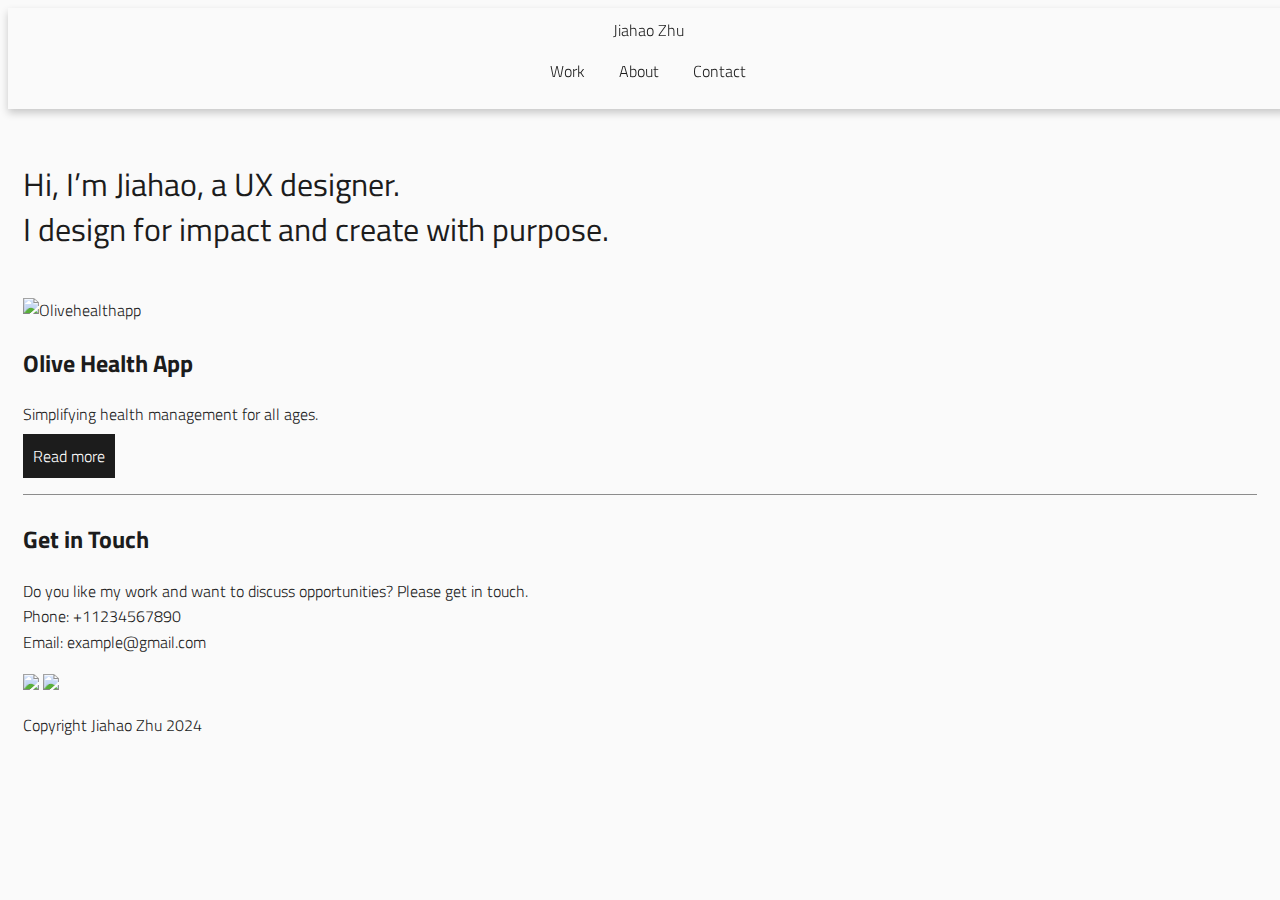
==== index.html @ 2531b700 "Added CSS Layouts" ====
<!DOCTYPE html>
<html lang="en">

<head>
  <meta charset="UTF-8">
  <meta name="viewport" content="width=device-width, initial-scale=1.0">
  <link rel="stylesheet" type="text/css"
    href="https://cdnjs.cloudflare.com/ajax/libs/normalize/8.0.0/normalize.min.css">
  <link rel="stylesheet" type="text/css" href="css/style.css">
  <link rel="preconnect" href="https://fonts.googleapis.com">
  <link rel="preconnect" href="https://fonts.gstatic.com" crossorigin>
  <link
    href="https://fonts.googleapis.com/css2?family=Open+Sans:ital,wght@0,300..800;1,300..800&family=Titillium+Web:ital,wght@0,200;0,300;0,400;0,600;0,700;0,900;1,200;1,300;1,400;1,600;1,700&display=swap"
    rel="stylesheet">
  <title>Jiahao Zhu UX Design</title>
</head>

<body>

  <header>
    <div class="container"><!-- Container -->
      <a href="#">Jiahao Zhu</a>
      <nav>
        <ul>
          <li><a href="index.html">Work</a></li>
          <li><a href="about.html">About</a></li>
          <li><a href="#contact">Contact</a></li>
        </ul>
      </nav>
    </div>
  </header>

  <main>
    <div id="hero"><!-- Section: hero -->
      <div class="container"><!-- Contaniner -->
        <h1>Hi, I’m Jiahao, a UX designer.<br>I design for impact and create with purpose.</h1>
      </div>
    </div>
    <div id="work"><!-- Section: work -->
      <div class="container"><!-- Contaniner -->
        <div class="row"><!-- Row -->
          <div><!-- Column -->
            <picture>
              <source srcset="img/Image@1x/Olive_Health_App@1x.jpg" media="(max-width:767px)">
              <img src="img/Image@2x/Olive_Health_App@2x.jpg" alt="Olivehealthapp">
            </picture>
          </div>
          <div><!-- Column -->
            <h2>Olive Health App</h2>
            <p>
              Simplifying health management for all ages.
            </p>
            <a href="olivehealth.html" class="button">Read more</a>
          </div>
        </div>
      </div>
    </div>
  </main>

  <footer id="contact">
    <div class="container"><!-- Container -->
      <h2>Get in Touch</h2>
      <p>
        Do you like my work and want to discuss opportunities? Please get in touch.
        <br>Phone: <a href="tel:#">+11234567890</a>
        <br>Email: <a href="mailto:#">example@gmail.com</a>
      </p>
      <div>
        <a href="http://www.linkedin.com/in/jiahao-zhu-057bb3191" target="_blank">
          <img src="img/linkedin-in-brands-solid.svg">
        </a>
        <a href="https://www.instagram.com/jh_z.photography?utm_source=ig_web_button_share_sheet&igsh=ZDNlZDc0MzIxNw=="
          target="_blank">
          <img src="img/instagram-brands-solid.svg">
        </a>
      </div>
      <div>
        <p>Copyright Jiahao Zhu 2024</p>
      </div>
    </div>
  </footer>
</body>

</html>
---- css/style.css ----
/*
Colors used:
Background Color (White): #FAFAFA;
Primary Color (Dark Grey): #1C1C1C;
Secondary Color (Light Grey): #8C8C8C;
*/

* {
  box-sizing: border-box;
}

body {
    background-color: #FAFAFA;
    font-family: "Titillium Web", sans-serif;
    font-size: 16px;
    font-weight: 300;
    line-height: 1.6;
    color: #1C1C1C;
}


h1 {
    font-size: 2.0em;
    line-height: 1.4em;
    font-weight: 500;
    font-style: bold;
}

img {
    width: 100%;
  }

  a {
    color: #1C1C1C;
    text-decoration: none; 
  }

  a:hover,
  a:focus {
    color: #8C8C8C;
    text-decoration: underline; 
  }

  a:visited { 
    color: #B7B7B7;
  }
  a:active { 
    color: #3A54A2;
  }

  .button {
    background-color: #1C1C1C;
    color: #ffffff; 
    font-size: 16px;
    padding: 10px;
  }

  .button:hover {
    opacity: 0.8;
    text-decoration: none;
  }

/* Layout styling */

.container {
  padding: 0 15px;
}

.row {
  margin: 25px 0;
}

#work .row { padding-bottom: 25px; border-bottom: 1px solid #8C8C8C; }

header {
  background-color: #FAFAFA;
  text-align: center;
  padding: 10px 0;
  box-shadow: 0 4px 8px rgba(0, 0, 0, 0.2);
  position: fixed;
  width: 100%;
}

#hero {
  background-color: #FAFAFA;
  padding: 0;
  display: inline-block;
  width: 100%;
}

#hero h1 {
  text-align: left;
}

nav ul {
  padding: 0;
  margin: 0;
}

nav > ul > li {
  list-style-type: none;
  padding: 15px;
  display: inline-block;
}

main {
  padding-top: 133px;
}
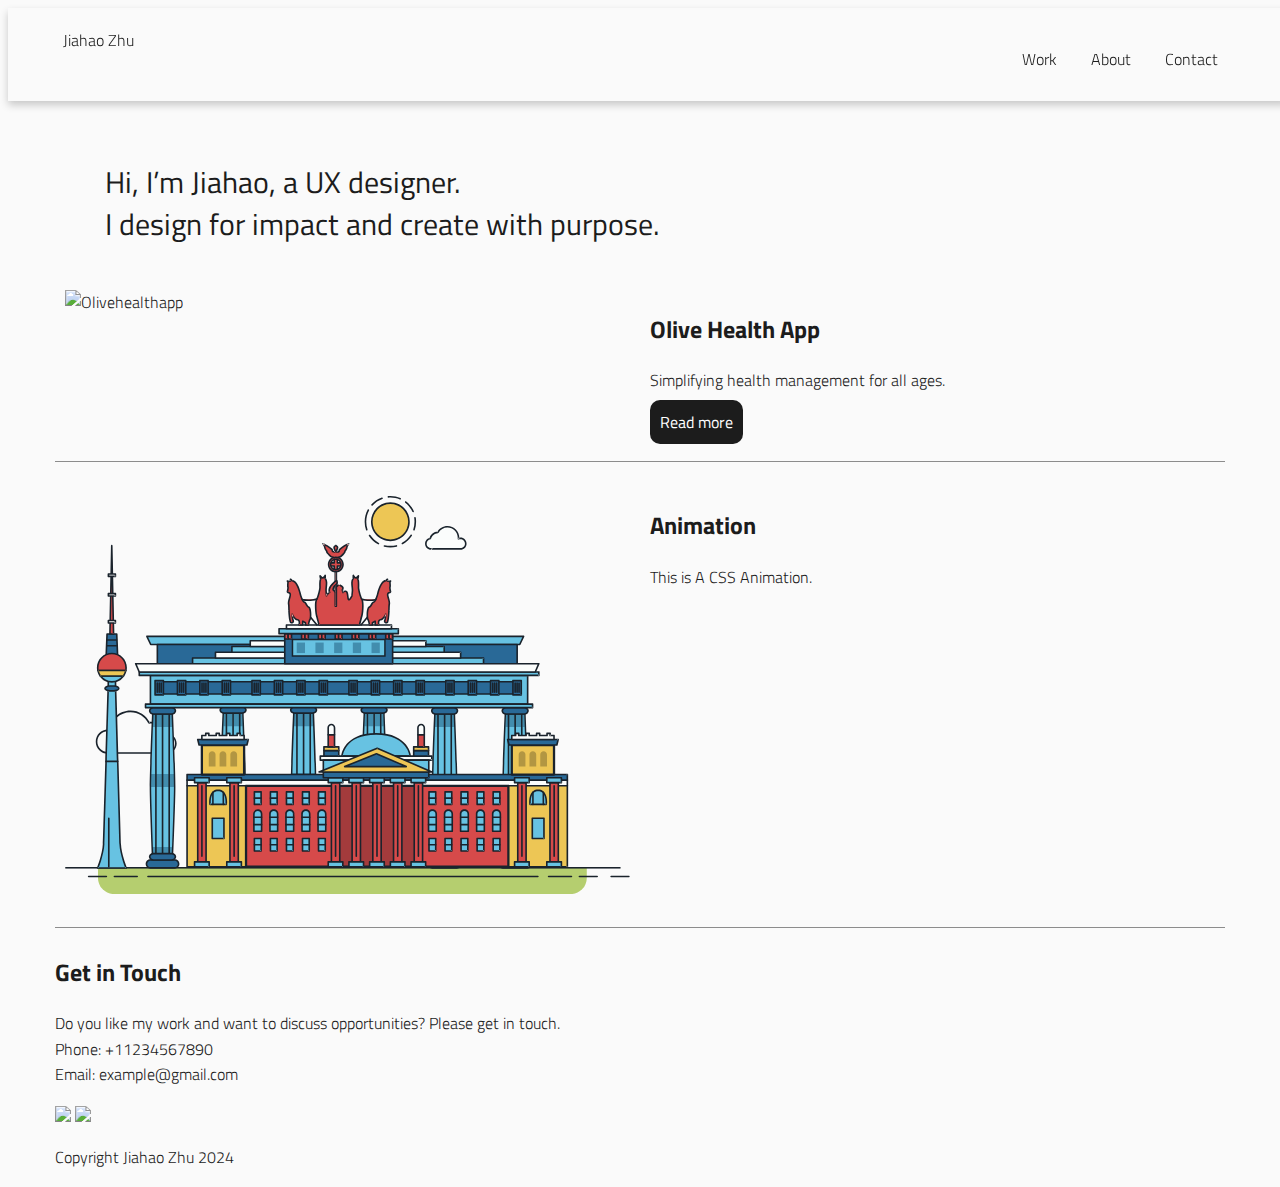
==== commit 2c5ce26b: "Added CSS transitions and animations" ====
--- a/index.html
+++ b/index.html
@@ -39,13 +39,13 @@
     <div id="work"><!-- Section: work -->
       <div class="container"><!-- Contaniner -->
         <div class="row"><!-- Row -->
-          <div><!-- Column -->
+          <div class="col-lg-8 col-md-6 "><!-- Column -->
             <picture>
               <source srcset="img/Image@1x/Olive_Health_App@1x.jpg" media="(max-width:767px)">
               <img src="img/Image@2x/Olive_Health_App@2x.jpg" alt="Olivehealthapp">
             </picture>
           </div>
-          <div><!-- Column -->
+          <div class="col-lg-8 col-md-6"><!-- Column -->
             <h2>Olive Health App</h2>
             <p>
               Simplifying health management for all ages.
@@ -54,7 +54,621 @@
           </div>
         </div>
       </div>
+      <div class="container"><!-- Contaniner -->
+        <div class="row"><!-- Row -->
+          <div class="col-lg-8 col-md-6 "><!-- Column -->
+            <picture>
+              <svg id="about-picture" xmlns="http://www.w3.org/2000/svg" class="berlin-illustration" height="auto" viewBox="0 0 700 505" xmlns:xlink="http://www.w3.org/1999/xlink">
+                <defs>
+                    <polygon id="a" points=".06 231.917 .06 .929 688.717 .929 688.717 231.917"></polygon>
+                </defs>
+                <g fill="none" fill-rule="evenodd">
+                  <g transform="translate(0 241)" class="cloud-front">
+                  <path fill="#1A232C" d="M87.602,29 L87.602,28 C87.326,28.001 87.103,28.024 86.927,28.033 L86.979,29.031 L87.947,28.78 C85.741,20.282 78.041,14.002 68.852,14 C67.858,14 66.904,14.096 65.98,14.231 L66.125,15.22 L67.019,14.772 C62.626,6.015 53.567,0.001 43.102,0 C29.041,0.002 17.524,10.848 16.443,24.632 L17.44,24.71 L17.606,23.724 C16.803,23.589 15.969,23.5 15.102,23.5 C6.817,23.501 0.102,30.215 0.102,38.5 C0.102,46.785 6.817,53.499 15.102,53.5 L87.602,53.5 C94.644,53.499 100.351,47.792 100.352,40.75 C100.351,33.708 94.644,28.001 87.602,28 L87.602,30 C90.573,30 93.254,31.202 95.203,33.149 C97.15,35.097 98.351,37.778 98.352,40.75 C98.351,43.722 97.15,46.403 95.203,48.351 C93.254,50.298 90.573,51.5 87.602,51.5 L15.102,51.5 C11.509,51.5 8.265,50.046 5.909,47.692 C3.555,45.337 2.102,42.093 2.102,38.5 C2.102,34.907 3.555,31.663 5.909,29.308 C8.265,26.954 11.509,25.5 15.102,25.5 C15.831,25.5 16.553,25.575 17.273,25.697 C17.551,25.743 17.832,25.672 18.055,25.499 C18.277,25.325 18.414,25.07 18.436,24.789 C19.436,12.04 30.094,1.998 43.102,2 C52.786,1.999 61.163,7.564 65.231,15.669 C65.425,16.055 65.842,16.272 66.27,16.21 C67.132,16.084 67.988,16 68.852,16 C77.108,15.998 84.027,21.647 86.011,29.283 C86.13,29.741 86.557,30.054 87.031,30.03 C87.27,30.017 87.457,29.999 87.602,30 L87.602,29" transform="translate(38 36)"></path>
+                    </g>
+                    <path fill="#B5CE6F" d="M646.484,484.382 C646.484,489.501 644.531,494.62 640.627,498.525 C636.722,502.43 631.603,504.382 626.484,504.382 L60.873,504.382 C55.754,504.382 50.636,502.43 46.731,498.525 C42.826,494.62 40.873,489.501 40.873,484.382 L40.873,471.917 L646.484,471.917 L646.484,484.382"></path>
+                    <polyline fill="#67C2E2" points="334.824 185.029 101.449 185.029 106.209 195.08 563.438 195.08 568.2 185.029 334.824 185.029"></polyline>
+                    <path fill="#1A232C" d="M334.824,185.029 L334.824,184.029 L101.449,184.029 C101.104,184.029 100.788,184.203 100.604,184.494 C100.42,184.785 100.398,185.146 100.545,185.457 L105.306,195.508 C105.471,195.856 105.824,196.079 106.209,196.079 L563.438,196.079 C563.824,196.079 564.177,195.856 564.342,195.508 L569.104,185.457 C569.251,185.146 569.229,184.785 569.045,184.494 C568.861,184.203 568.544,184.029 568.2,184.029 L334.824,184.029 L334.824,186.029 L566.62,186.029 L562.806,194.08 L106.842,194.08 L103.029,186.029 L334.824,186.029 L334.824,185.029"></path>
+                    <polygon fill="#296997" points="114.416 218.974 560.222 218.974 560.222 195.08 114.416 195.08"></polygon>
+                    <path fill="#1A232C" d="M560.222,218.974 L560.222,217.974 L115.416,217.974 L115.416,196.079 L559.222,196.079 L559.222,218.974 L560.222,218.974 L560.222,217.974 L560.222,218.974 L561.222,218.974 L561.222,195.08 C561.222,194.816 561.115,194.559 560.929,194.372 C560.742,194.186 560.485,194.08 560.222,194.08 L114.416,194.08 C114.152,194.08 113.895,194.186 113.708,194.372 C113.522,194.559 113.416,194.816 113.416,195.08 L113.416,218.974 C113.416,219.237 113.522,219.495 113.708,219.681 C113.895,219.867 114.152,219.974 114.416,219.974 L560.222,219.974 C560.485,219.974 560.742,219.867 560.929,219.681 C561.115,219.495 561.222,219.237 561.222,218.974 L560.222,218.974"></path>
+                    <polygon fill="#67C2E2" points="105.85 269.08 573.225 269.08 573.225 233.398 105.85 233.398"></polygon>
+                    <path fill="#1A232C" d="M573.225,233.398 L573.225,232.398 L105.85,232.398 C105.587,232.398 105.329,232.505 105.143,232.691 C104.957,232.877 104.85,233.134 104.85,233.398 L104.85,269.08 C104.85,269.344 104.957,269.601 105.143,269.788 C105.329,269.974 105.587,270.08 105.85,270.08 L573.225,270.08 C573.488,270.08 573.745,269.974 573.932,269.788 C574.118,269.601 574.225,269.344 574.225,269.08 L574.225,233.398 C574.225,233.134 574.118,232.877 573.932,232.691 C573.745,232.505 573.488,232.398 573.225,232.398 L573.225,233.398 L572.225,233.398 L572.225,268.08 L106.85,268.08 L106.85,234.398 L573.225,234.398 L573.225,233.398 L572.225,233.398 L573.225,233.398"></path>
+                    <polygon fill="#296997" points="116.751 256.508 562.557 256.508 562.557 241.243 116.751 241.243"></polygon>
+                    <path fill="#1A232C" d="M562.557,256.508 L562.557,255.508 L117.75,255.508 L117.75,242.243 L561.557,242.243 L561.557,256.508 L562.557,256.508 L562.557,255.508 L562.557,256.508 L563.557,256.508 L563.557,241.243 C563.557,240.979 563.45,240.722 563.264,240.535 C563.078,240.349 562.82,240.243 562.557,240.243 L116.75,240.243 C116.487,240.243 116.23,240.349 116.043,240.535 C115.857,240.722 115.751,240.979 115.751,241.243 L115.751,256.508 C115.751,256.771 115.857,257.029 116.043,257.215 C116.23,257.401 116.487,257.508 116.751,257.508 L562.557,257.508 C562.82,257.508 563.077,257.401 563.264,257.215 C563.45,257.029 563.557,256.771 563.557,256.508 L562.557,256.508"></path>
+                    <polygon fill="#67C2E2" points="158.07 218.974 518.563 218.974 518.563 211.858 158.07 211.858"></polygon>
+                    <path fill="#1A232C" d="M518.563,211.858 L518.563,210.858 L158.07,210.858 C157.807,210.858 157.549,210.964 157.363,211.151 C157.177,211.337 157.07,211.594 157.07,211.858 L157.07,218.974 C157.07,219.237 157.177,219.495 157.363,219.681 C157.549,219.867 157.807,219.974 158.07,219.974 L518.563,219.974 C518.826,219.974 519.083,219.867 519.27,219.681 C519.456,219.495 519.562,219.237 519.562,218.974 L519.562,211.858 C519.562,211.594 519.456,211.337 519.27,211.151 C519.083,210.964 518.826,210.858 518.563,210.858 L518.563,211.858 L517.563,211.858 L517.563,217.974 L159.07,217.974 L159.07,212.858 L518.563,212.858 L518.563,211.858 L517.563,211.858 L518.563,211.858"></path>
+                    <polygon fill="#FBFDFC" points="186.438 211.858 490.194 211.858 490.194 204.741 186.438 204.741"></polygon>
+                    <path fill="#1A232C" d="M490.194,204.741 L490.194,203.741 L186.438,203.741 C186.175,203.741 185.917,203.848 185.731,204.034 C185.545,204.221 185.438,204.478 185.438,204.741 L185.438,211.858 C185.438,212.121 185.545,212.379 185.731,212.565 C185.917,212.751 186.175,212.858 186.438,212.858 L490.194,212.858 C490.458,212.858 490.715,212.751 490.902,212.565 C491.088,212.379 491.194,212.121 491.194,211.858 L491.194,204.741 C491.194,204.478 491.088,204.221 490.902,204.034 C490.715,203.848 490.458,203.741 490.194,203.741 L490.194,204.741 L489.194,204.741 L489.194,210.858 L187.438,210.858 L187.438,205.741 L490.194,205.741 L490.194,204.741 L489.194,204.741 L490.194,204.741"></path>
+                    <polygon fill="#67C2E2" points="206.805 204.741 469.828 204.741 469.828 197.624 206.805 197.624"></polygon>
+                    <path fill="#1A232C" d="M469.828,197.624 L469.828,196.624 L206.805,196.624 C206.541,196.624 206.284,196.731 206.098,196.917 C205.911,197.103 205.805,197.361 205.805,197.624 L205.805,204.741 C205.805,205.005 205.911,205.262 206.098,205.449 C206.284,205.635 206.541,205.741 206.805,205.741 L469.828,205.741 C470.091,205.741 470.349,205.635 470.535,205.449 C470.722,205.262 470.828,205.005 470.828,204.741 L470.828,197.624 C470.828,197.361 470.722,197.103 470.535,196.917 C470.349,196.731 470.091,196.624 469.828,196.624 L469.828,197.624 L468.828,197.624 L468.828,203.741 L207.805,203.741 L207.805,198.624 L469.828,198.624 L469.828,197.624 L468.828,197.624 L469.828,197.624"></path>
+                    <polygon fill="#FBFDFC" points="229.521 197.624 447.111 197.624 447.111 190.509 229.521 190.509"></polygon>
+                    <path fill="#1A232C" d="M447.111,190.509 L447.111,189.509 L229.521,189.509 C229.258,189.509 229,189.616 228.814,189.802 C228.628,189.988 228.521,190.246 228.521,190.509 L228.521,197.624 C228.521,197.888 228.628,198.145 228.814,198.332 C229,198.518 229.258,198.624 229.521,198.624 L447.111,198.624 C447.375,198.624 447.632,198.518 447.818,198.332 C448.005,198.145 448.111,197.888 448.111,197.624 L448.111,190.509 C448.111,190.246 448.005,189.988 447.818,189.802 C447.632,189.616 447.375,189.509 447.111,189.509 L447.111,190.509 L446.111,190.509 L446.111,196.624 L230.521,196.624 L230.521,191.509 L447.111,191.509 L447.111,190.509 L446.111,190.509 L447.111,190.509"></path>
+                    <path fill="#67C2E2" d="M135.607,355.447 C135.163,337.766 134.264,313.326 133.648,297.387 C133.274,287.721 133.004,281.18 133.004,281.18 L108.722,281.18 C108.722,281.18 108.452,287.721 108.079,297.387 C107.462,313.326 106.563,337.766 106.119,355.447 C105.953,362.059 105.85,367.732 105.85,371.653 L105.85,371.654 C105.85,386.117 107.243,424.332 108.089,446.189 C108.457,455.706 108.722,462.126 108.722,462.126 L133.004,462.126 C133.004,462.126 133.269,455.706 133.637,446.189 C134.482,424.332 135.876,386.117 135.876,371.654 L135.876,371.653 C135.876,367.732 135.773,362.059 135.607,355.447"></path>
+                    <path fill="#428DAE" d="M133.648 297.387L108.079 297.387C108.452 287.721 108.722 281.18 108.722 281.18L133.004 281.18C133.004 281.18 133.274 287.721 133.648 297.387M135.876 371.654L105.85 371.654 105.85 371.653C105.85 367.732 105.953 362.059 106.119 355.447L135.607 355.447C135.773 362.059 135.876 367.732 135.876 371.653L135.876 371.654M133.004 462.126L108.722 462.126C108.722 462.126 108.457 455.706 108.089 446.189L133.637 446.189C133.269 455.706 133.004 462.126 133.004 462.126"></path>
+                    <path fill="#1A232C" d="M109.612,461.199 L132.114,461.199 C132.447,453.007 134.949,390.886 134.949,371.653 C134.949,352.42 132.447,290.299 132.114,282.108 L109.612,282.108 C109.279,290.299 106.778,352.42 106.778,371.653 C106.778,390.886 109.279,453.007 109.612,461.199 Z M133.895,463.054 L107.832,463.054 L107.794,462.164 C107.766,461.466 104.922,392.193 104.922,371.653 C104.922,351.114 107.766,281.839 107.794,281.142 L107.832,280.252 L133.895,280.252 L133.931,281.142 C133.96,281.839 136.804,351.114 136.804,371.653 C136.804,392.193 133.96,461.466 133.931,462.164 L133.895,463.054 L133.895,463.054 Z"></path>
+                    <path fill="#1A232C" d="M111.638 281.18L111.638 462.126C111.638 462.679 112.086 463.126 112.638 463.126 113.19 463.126 113.638 462.679 113.638 462.126L113.638 281.18C113.638 280.628 113.19 280.18 112.638 280.18 112.086 280.18 111.638 280.628 111.638 281.18M119.863 281.18L119.863 462.126C119.863 462.679 120.311 463.126 120.863 463.126 121.416 463.126 121.863 462.679 121.863 462.126L121.863 281.18C121.863 280.628 121.416 280.18 120.863 280.18 120.311 280.18 119.863 280.628 119.863 281.18M128.088 281.18L128.088 462.126C128.088 462.679 128.536 463.126 129.088 463.126 129.64 463.126 130.088 462.679 130.088 462.126L130.088 281.18C130.088 280.628 129.64 280.18 129.088 280.18 128.536 280.18 128.088 280.628 128.088 281.18"></path>
+                    <path fill="#296997" d="M136.79,277.265 C136.79,279.418 134.675,281.18 132.09,281.18 L109.636,281.18 C107.051,281.18 104.936,279.418 104.936,277.265 C104.936,275.111 107.051,273.349 109.636,273.349 L132.09,273.349 C134.675,273.349 136.79,275.111 136.79,277.265"></path>
+                    <path fill="#1A232C" d="M136.79,277.265 L135.79,277.265 C135.789,278.005 135.433,278.704 134.769,279.262 C134.109,279.814 133.155,280.181 132.09,280.18 L109.636,280.18 C108.571,280.181 107.617,279.814 106.956,279.262 C106.293,278.704 105.936,278.005 105.936,277.265 C105.936,276.524 106.293,275.825 106.957,275.267 C107.617,274.715 108.571,274.348 109.636,274.349 L132.09,274.349 C133.155,274.348 134.109,274.716 134.769,275.267 C135.433,275.825 135.789,276.524 135.79,277.265 L137.79,277.265 C137.791,275.851 137.09,274.593 136.049,273.731 C135.006,272.863 133.61,272.35 132.09,272.349 L109.636,272.349 C108.116,272.35 106.72,272.863 105.676,273.731 C104.636,274.593 103.935,275.851 103.936,277.265 C103.935,278.678 104.636,279.937 105.677,280.798 C106.72,281.666 108.116,282.179 109.636,282.18 L132.09,282.18 C133.61,282.179 135.006,281.666 136.049,280.798 C137.09,279.937 137.791,278.678 137.79,277.265 L136.79,277.265"></path>
+                    <path fill="#296997" d="M140.775,467.217 C140.775,469.803 138.661,471.917 136.076,471.917 L105.65,471.917 C103.065,471.917 100.951,469.803 100.951,467.217 L100.951,466.825 C100.951,464.241 103.065,462.126 105.65,462.126 L136.076,462.126 C138.661,462.126 140.775,464.241 140.775,466.825 L140.775,467.217"></path>
+                    <path fill="#1A232C" d="M140.775,467.217 L139.775,467.217 C139.775,468.235 139.361,469.155 138.688,469.83 C138.013,470.503 137.093,470.917 136.076,470.917 L105.65,470.917 C104.633,470.917 103.713,470.504 103.038,469.83 C102.365,469.155 101.951,468.235 101.951,467.217 L101.951,466.825 C101.951,465.808 102.365,464.889 103.038,464.214 C103.713,463.54 104.633,463.127 105.65,463.126 L136.076,463.126 C137.093,463.127 138.013,463.54 138.688,464.214 C139.362,464.889 139.775,465.808 139.775,466.825 L139.775,467.217 L141.775,467.217 L141.775,466.825 C141.772,463.684 139.217,461.13 136.076,461.126 L105.65,461.126 C102.509,461.13 99.955,463.684 99.951,466.825 L99.951,467.217 C99.954,470.36 102.509,472.914 105.65,472.917 L136.076,472.917 C139.217,472.914 141.772,470.36 141.775,467.217 L140.775,467.217"></path>
+                    <path fill="#296997" d="M136.79,458.208 C136.79,460.363 134.675,462.126 132.09,462.126 L109.636,462.126 C107.051,462.126 104.936,460.363 104.936,458.208 C104.936,456.057 107.051,454.292 109.636,454.292 L132.09,454.292 C134.675,454.292 136.79,456.057 136.79,458.208"></path>
+                    <path fill="#1A232C" d="M136.79,458.208 L135.79,458.208 C135.789,458.949 135.432,459.649 134.769,460.207 C134.108,460.76 133.154,461.128 132.09,461.126 L109.636,461.126 C108.572,461.128 107.617,460.76 106.957,460.207 C106.293,459.649 105.936,458.949 105.936,458.208 C105.936,457.47 106.293,456.77 106.957,456.212 C107.617,455.659 108.572,455.291 109.636,455.292 L132.09,455.292 C133.154,455.291 134.108,455.659 134.769,456.212 C135.433,456.77 135.789,457.47 135.79,458.208 L137.79,458.208 C137.791,456.796 137.09,455.538 136.05,454.675 C135.006,453.808 133.61,453.294 132.09,453.292 L109.636,453.292 C108.115,453.294 106.719,453.808 105.676,454.675 C104.636,455.538 103.935,456.796 103.936,458.208 C103.935,459.622 104.636,460.881 105.676,461.743 C106.72,462.611 108.116,463.125 109.636,463.126 L132.09,463.126 C133.61,463.125 135.006,462.611 136.05,461.743 C137.09,460.881 137.791,459.622 137.79,458.208 L136.79,458.208"></path>
+                    <path fill="#67C2E2" d="M572.471,355.447 C572.025,337.766 571.126,313.326 570.51,297.387 C570.137,287.721 569.867,281.18 569.867,281.18 L545.585,281.18 C545.585,281.18 545.315,287.721 544.942,297.387 C544.326,313.326 543.427,337.766 542.981,355.447 C542.815,362.059 542.713,367.732 542.713,371.653 L542.713,371.654 C542.713,386.117 544.107,424.332 544.952,446.189 C545.32,455.706 545.585,462.126 545.585,462.126 L569.867,462.126 C569.867,462.126 570.132,455.706 570.499,446.189 C571.346,424.332 572.739,386.117 572.739,371.654 L572.739,371.653 C572.739,367.732 572.637,362.059 572.471,355.447"></path>
+                    <path fill="#428DAE" d="M569.582 297.387L566.951 297.387 566.951 282.108 568.977 282.108C569.063 284.206 569.29 289.841 569.582 297.387M564.951 297.387L545.871 297.387C546.162 289.841 546.39 284.206 546.476 282.108L564.951 282.108 564.951 297.387M571.8 369.187L566.951 369.187 566.951 356.265 571.562 356.265C571.685 361.272 571.771 365.701 571.8 369.187M564.951 369.187L543.653 369.187C543.684 365.512 543.777 360.79 543.912 355.447L553.551 355.447 553.551 356.265 564.951 356.265 564.951 369.187"></path>
+                    <path fill="#1A232C" d="M546.476,461.199 L568.977,461.199 C569.31,453.007 571.812,390.886 571.812,371.653 C571.812,352.42 569.31,290.299 568.977,282.108 L546.476,282.108 C546.142,290.299 543.642,352.42 543.642,371.653 C543.642,390.886 546.142,453.007 546.476,461.199 M570.758,463.054 L544.694,463.054 L544.658,462.164 C544.629,461.466 541.785,392.193 541.785,371.653 C541.785,351.114 544.629,281.839 544.658,281.142 L544.694,280.252 L570.758,280.252 L570.795,281.142 C570.823,281.839 573.667,351.114 573.667,371.653 C573.667,392.193 570.823,461.466 570.795,462.164 L570.758,463.054"></path>
+                    <path fill="#1A232C" d="M548.501 281.18L548.501 462.126C548.501 462.679 548.949 463.126 549.501 463.126 550.053 463.126 550.501 462.679 550.501 462.126L550.501 281.18C550.501 280.628 550.053 280.18 549.501 280.18 548.949 280.18 548.501 280.628 548.501 281.18M556.727 281.18L556.727 462.126C556.727 462.679 557.174 463.126 557.727 463.126 558.279 463.126 558.727 462.679 558.727 462.126L558.727 281.18C558.727 280.628 558.279 280.18 557.727 280.18 557.174 280.18 556.727 280.628 556.727 281.18M564.951 281.18L564.951 462.126C564.951 462.679 565.399 463.126 565.951 463.126 566.503 463.126 566.951 462.679 566.951 462.126L566.951 281.18C566.951 280.628 566.503 280.18 565.951 280.18 565.399 280.18 564.951 280.628 564.951 281.18"></path>
+                    <path fill="#296997" d="M573.653,277.265 C573.653,279.418 571.537,281.18 568.953,281.18 L546.499,281.18 C543.915,281.18 541.799,279.418 541.799,277.265 C541.799,275.111 543.915,273.349 546.499,273.349 L568.953,273.349 C571.537,273.349 573.653,275.111 573.653,277.265"></path>
+                    <path fill="#1A232C" d="M573.653,277.265 L572.653,277.265 C572.653,278.005 572.296,278.704 571.632,279.262 C570.972,279.814 570.017,280.181 568.953,280.18 L546.499,280.18 C545.435,280.181 544.48,279.814 543.82,279.262 C543.156,278.704 542.8,278.005 542.799,277.265 C542.8,276.525 543.156,275.825 543.82,275.267 C544.481,274.715 545.435,274.348 546.499,274.349 L568.953,274.349 C570.017,274.348 570.972,274.715 571.632,275.267 C572.296,275.825 572.653,276.525 572.653,277.265 L574.653,277.265 C574.654,275.851 573.953,274.593 572.912,273.731 C571.869,272.863 570.473,272.35 568.953,272.349 L546.499,272.349 C544.979,272.35 543.583,272.863 542.54,273.731 C541.499,274.593 540.798,275.851 540.799,277.265 C540.798,278.679 541.499,279.937 542.54,280.798 C543.583,281.666 544.979,282.179 546.499,282.18 L568.953,282.18 C570.473,282.179 571.869,281.666 572.912,280.798 C573.953,279.937 574.654,278.679 574.653,277.265 L573.653,277.265"></path>
+                    <path fill="#296997" d="M577.639,467.217 C577.639,469.803 575.524,471.917 572.938,471.917 L542.514,471.917 C539.929,471.917 537.813,469.803 537.813,467.217 L537.813,466.825 C537.813,464.241 539.929,462.126 542.514,462.126 L572.938,462.126 C575.524,462.126 577.639,464.241 577.639,466.825 L577.639,467.217"></path>
+                    <path fill="#1A232C" d="M577.639,467.217 L576.639,467.217 C576.638,468.235 576.225,469.155 575.551,469.83 C574.876,470.503 573.956,470.917 572.938,470.917 L542.514,470.917 C541.497,470.917 540.576,470.503 539.901,469.83 C539.227,469.155 538.814,468.234 538.813,467.217 L538.813,466.825 C538.814,465.808 539.227,464.889 539.901,464.214 C540.576,463.54 541.497,463.127 542.514,463.126 L572.938,463.126 C573.956,463.127 574.876,463.54 575.551,464.214 C576.225,464.888 576.638,465.808 576.639,466.825 L576.639,467.217 L578.639,467.217 L578.639,466.825 C578.635,463.684 576.081,461.13 572.938,461.126 L542.514,461.126 C539.372,461.13 536.817,463.684 536.813,466.825 L536.813,467.217 C536.817,470.36 539.372,472.914 542.514,472.917 L572.938,472.917 C576.081,472.914 578.635,470.359 578.639,467.217 L577.639,467.217"></path>
+                    <path fill="#296997" d="M573.653,458.208 C573.653,460.363 571.537,462.126 568.953,462.126 L546.499,462.126 C543.915,462.126 541.799,460.363 541.799,458.208 C541.799,456.057 543.915,454.292 546.499,454.292 L568.953,454.292 C571.537,454.292 573.653,456.057 573.653,458.208"></path>
+                    <path fill="#1A232C" d="M573.653,458.208 L572.653,458.208 C572.653,458.949 572.296,459.649 571.632,460.207 C570.971,460.76 570.017,461.128 568.953,461.126 L546.499,461.126 C545.435,461.128 544.481,460.76 543.82,460.207 C543.157,459.649 542.799,458.949 542.799,458.208 C542.799,457.47 543.156,456.77 543.82,456.212 C544.481,455.659 545.435,455.291 546.499,455.292 L568.953,455.292 C570.017,455.291 570.971,455.659 571.632,456.212 C572.296,456.77 572.653,457.47 572.653,458.208 L574.653,458.208 C574.654,456.796 573.953,455.538 572.912,454.675 C571.869,453.808 570.473,453.294 568.953,453.292 L546.499,453.292 C544.979,453.294 543.583,453.808 542.54,454.675 C541.499,455.538 540.798,456.796 540.799,458.208 C540.798,459.622 541.499,460.881 542.54,461.743 C543.583,462.611 544.979,463.125 546.499,463.126 L568.953,463.126 C570.473,463.125 571.869,462.611 572.912,461.743 C573.953,460.881 574.654,459.622 574.653,458.208 L573.653,458.208"></path>
+                    <path fill="#67C2E2" d="M485.098,355.447 C484.654,337.766 483.753,313.326 483.137,297.387 C482.764,287.721 482.494,281.18 482.494,281.18 L458.213,281.18 C458.213,281.18 457.942,287.721 457.569,297.387 C456.953,313.326 456.055,337.766 455.608,355.447 C455.443,362.059 455.34,367.732 455.34,371.653 L455.34,371.654 C455.34,386.117 456.733,424.332 457.58,446.189 C457.948,455.706 458.213,462.126 458.213,462.126 L482.494,462.126 C482.494,462.126 482.759,455.706 483.126,446.189 C483.973,424.332 485.366,386.117 485.366,371.654 L485.366,371.653 C485.366,367.732 485.265,362.059 485.098,355.447"></path>
+                    <path fill="#428DAE" d="M483.137 297.387L457.569 297.387C457.942 287.721 458.213 281.18 458.213 281.18L482.494 281.18C482.494 281.18 482.764 287.721 483.137 297.387M485.355 369.187L455.351 369.187C455.382 365.502 455.475 360.78 455.608 355.447L485.098 355.447C485.232 360.78 485.325 365.502 485.355 369.187"></path>
+                    <path fill="#1A232C" d="M459.103,461.199 L481.605,461.199 C481.938,453.007 484.439,390.886 484.439,371.653 C484.439,352.42 481.938,290.299 481.605,282.108 L459.103,282.108 C458.769,290.299 456.268,352.42 456.268,371.653 C456.268,390.886 458.769,453.007 459.103,461.199 Z M483.386,463.054 L457.321,463.054 L457.285,462.164 C457.256,461.466 454.412,392.193 454.412,371.653 C454.412,351.114 457.256,281.839 457.285,281.142 L457.321,280.252 L483.386,280.252 L483.422,281.142 C483.45,281.839 486.294,351.114 486.294,371.653 C486.294,392.193 483.45,461.466 483.422,462.164 L483.386,463.054 L483.386,463.054 Z"></path>
+                    <path fill="#1A232C" d="M461.128 281.18L461.128 462.126C461.128 462.679 461.576 463.126 462.128 463.126 462.68 463.126 463.128 462.679 463.128 462.126L463.128 281.18C463.128 280.628 462.68 280.18 462.128 280.18 461.576 280.18 461.128 280.628 461.128 281.18M469.354 281.18L469.354 462.126C469.354 462.679 469.801 463.126 470.354 463.126 470.906 463.126 471.354 462.679 471.354 462.126L471.354 281.18C471.354 280.628 470.906 280.18 470.354 280.18 469.801 280.18 469.354 280.628 469.354 281.18M477.578 281.18L477.578 462.126C477.578 462.679 478.026 463.126 478.578 463.126 479.13 463.126 479.578 462.679 479.578 462.126L479.578 281.18C479.578 280.628 479.13 280.18 478.578 280.18 478.026 280.18 477.578 280.628 477.578 281.18"></path>
+                    <path fill="#296997" d="M486.281,277.265 C486.281,279.418 484.164,281.18 481.58,281.18 L459.126,281.18 C456.542,281.18 454.426,279.418 454.426,277.265 C454.426,275.111 456.542,273.349 459.126,273.349 L481.58,273.349 C484.164,273.349 486.281,275.111 486.281,277.265"></path>
+                    <path fill="#1A232C" d="M486.281,277.265 L485.281,277.265 C485.281,278.005 484.924,278.704 484.26,279.262 C483.599,279.814 482.644,280.181 481.58,280.18 L459.126,280.18 C458.062,280.181 457.107,279.814 456.447,279.262 C455.783,278.704 455.427,278.005 455.426,277.265 C455.427,276.525 455.783,275.825 456.447,275.267 C457.108,274.715 458.062,274.348 459.126,274.349 L481.58,274.349 C482.644,274.348 483.599,274.716 484.26,275.268 C484.924,275.825 485.281,276.525 485.281,277.265 L487.281,277.265 C487.282,275.851 486.58,274.593 485.54,273.731 C484.496,272.863 483.1,272.35 481.58,272.349 L459.126,272.349 C457.606,272.35 456.21,272.863 455.167,273.731 C454.126,274.593 453.425,275.851 453.426,277.265 C453.425,278.679 454.126,279.937 455.167,280.798 C456.21,281.666 457.606,282.179 459.126,282.18 L481.58,282.18 C483.1,282.179 484.496,281.666 485.54,280.799 C486.58,279.937 487.282,278.679 487.281,277.265 L486.281,277.265"></path>
+                    <path fill="#296997" d="M490.266,467.217 C490.266,469.803 488.151,471.917 485.565,471.917 L455.141,471.917 C452.556,471.917 450.44,469.803 450.44,467.217 L450.44,466.825 C450.44,464.241 452.556,462.126 455.141,462.126 L485.565,462.126 C488.151,462.126 490.266,464.241 490.266,466.825 L490.266,467.217"></path>
+                    <path fill="#1A232C" d="M490.266,467.217 L489.266,467.217 C489.265,468.235 488.852,469.155 488.178,469.83 C487.503,470.503 486.583,470.917 485.565,470.917 L455.141,470.917 C454.124,470.917 453.203,470.503 452.528,469.83 C451.854,469.155 451.441,468.234 451.44,467.217 L451.44,466.825 C451.441,465.808 451.854,464.889 452.528,464.214 C453.203,463.54 454.124,463.127 455.141,463.126 L485.565,463.126 C486.583,463.127 487.503,463.54 488.178,464.214 C488.852,464.888 489.265,465.808 489.266,466.825 L489.266,467.217 L491.266,467.217 L491.266,466.825 C491.262,463.684 488.708,461.13 485.565,461.126 L455.141,461.126 C451.999,461.13 449.444,463.684 449.44,466.825 L449.44,467.217 C449.444,470.36 451.999,472.914 455.141,472.917 L485.565,472.917 C488.708,472.914 491.262,470.359 491.266,467.217 L490.266,467.217"></path>
+                    <path fill="#296997" d="M486.281,458.208 C486.281,460.363 484.164,462.126 481.58,462.126 L459.126,462.126 C456.542,462.126 454.426,460.363 454.426,458.208 C454.426,456.057 456.542,454.292 459.126,454.292 L481.58,454.292 C484.164,454.292 486.281,456.057 486.281,458.208"></path>
+                    <path fill="#1A232C" d="M486.281,458.208 L485.281,458.208 C485.281,458.949 484.923,459.649 484.26,460.207 C483.599,460.76 482.644,461.128 481.58,461.126 L459.126,461.126 C458.062,461.128 457.108,460.76 456.447,460.207 C455.784,459.649 455.427,458.949 455.426,458.208 C455.426,457.47 455.783,456.77 456.447,456.212 C457.108,455.659 458.062,455.291 459.126,455.292 L481.58,455.292 C482.644,455.291 483.598,455.659 484.26,456.212 C484.924,456.77 485.281,457.47 485.281,458.208 L487.281,458.208 C487.282,456.795 486.58,455.538 485.54,454.675 C484.496,453.808 483.1,453.294 481.58,453.292 L459.126,453.292 C457.606,453.294 456.21,453.808 455.167,454.675 C454.126,455.538 453.425,456.796 453.426,458.208 C453.425,459.622 454.126,460.881 455.167,461.743 C456.21,462.611 457.606,463.125 459.126,463.126 L481.58,463.126 C483.1,463.125 484.496,462.611 485.54,461.743 C486.581,460.881 487.282,459.622 487.281,458.208 L486.281,458.208"></path>
+                    <path fill="#67C2E2" d="M397.726,354.466 C397.28,336.787 396.381,312.346 395.765,296.407 C395.392,286.742 395.122,280.2 395.122,280.2 L370.84,280.2 C370.84,280.2 370.57,286.742 370.197,296.407 C369.581,312.346 368.682,336.787 368.236,354.466 C368.07,361.078 367.968,366.751 367.968,370.672 L367.968,370.673 C367.968,385.136 369.361,423.352 370.207,445.208 C370.575,454.726 370.84,461.146 370.84,461.146 L395.122,461.146 C395.122,461.146 395.386,454.726 395.754,445.208 C396.601,423.352 397.994,385.136 397.994,370.673 L397.994,370.672 C397.994,366.751 397.892,361.078 397.726,354.466"></path>
+                    <path fill="#428DAE" d="M394.837 296.407L392.206 296.407 392.206 281.127 394.233 281.127C394.318 283.225 394.545 288.861 394.837 296.407L394.837 296.407zM383.981 296.407L390.206 296.407 390.206 281.127 383.981 281.127 383.981 296.407zM375.756 296.407L381.98 296.407 381.98 281.127 375.756 281.127 375.756 296.407zM373.756 296.407L371.126 296.407C371.417 288.861 371.645 283.225 371.73 281.127L373.756 281.127 373.756 296.407 373.756 296.407zM397.062 369.187L392.206 369.187 392.206 354.466 396.796 354.466C396.943 360.298 397.041 365.389 397.062 369.187L397.062 369.187zM383.981 369.187L390.206 369.187 390.206 354.466 383.981 354.466 383.981 369.187zM375.756 369.187L381.98 369.187 381.98 354.466 375.756 354.466 375.756 369.187zM373.756 369.187L368.9 369.187C368.921 365.389 369.019 360.298 369.166 354.466L373.756 354.466 373.756 369.187 373.756 369.187z"></path>
+                    <path fill="#1A232C" d="M371.73,460.218 L394.233,460.218 C394.565,452.027 397.066,389.906 397.066,370.672 C397.066,351.44 394.565,289.319 394.233,281.127 L371.73,281.127 C371.397,289.319 368.895,351.44 368.895,370.672 C368.895,389.906 371.397,452.027 371.73,460.218 M396.013,462.074 L369.949,462.074 L369.912,461.184 C369.884,460.486 367.04,391.212 367.04,370.672 C367.04,350.133 369.884,280.859 369.912,280.162 L369.949,279.272 L396.013,279.272 L396.05,280.162 C396.078,280.859 398.922,350.133 398.922,370.672 C398.922,391.212 396.078,460.486 396.05,461.184 L396.013,462.074"></path>
+                    <path fill="#1A232C" d="M373.756 280.2L373.756 461.146C373.756 461.698 374.203 462.146 374.756 462.146 375.308 462.146 375.756 461.698 375.756 461.146L375.756 280.2C375.756 279.647 375.308 279.2 374.756 279.2 374.203 279.2 373.756 279.647 373.756 280.2M381.98 280.2L381.98 461.146C381.98 461.698 382.428 462.146 382.98 462.146 383.533 462.146 383.981 461.698 383.981 461.146L383.981 280.2C383.981 279.647 383.533 279.2 382.98 279.2 382.428 279.2 381.98 279.647 381.98 280.2M390.206 280.2L390.206 461.146C390.206 461.698 390.654 462.146 391.206 462.146 391.758 462.146 392.206 461.698 392.206 461.146L392.206 280.2C392.206 279.647 391.758 279.2 391.206 279.2 390.654 279.2 390.206 279.647 390.206 280.2"></path>
+                    <path fill="#296997" d="M398.908,276.285 C398.908,278.439 396.792,280.2 394.208,280.2 L371.754,280.2 C369.17,280.2 367.053,278.439 367.053,276.285 C367.053,274.13 369.17,272.369 371.754,272.369 L394.208,272.369 C396.792,272.369 398.908,274.13 398.908,276.285"></path>
+                    <path fill="#1A232C" d="M398.908,276.285 L397.908,276.285 C397.907,277.025 397.551,277.724 396.887,278.281 C396.227,278.833 395.272,279.201 394.208,279.2 L371.754,279.2 C370.69,279.201 369.735,278.833 369.074,278.281 C368.41,277.724 368.053,277.025 368.053,276.285 C368.053,275.544 368.41,274.845 369.074,274.287 C369.735,273.735 370.69,273.367 371.754,273.369 L394.208,273.369 C395.272,273.367 396.227,273.735 396.887,274.287 C397.551,274.844 397.907,275.544 397.908,276.285 L399.908,276.285 C399.909,274.871 399.208,273.612 398.167,272.75 C397.124,271.883 395.728,271.37 394.208,271.369 L371.754,271.369 C370.234,271.37 368.838,271.883 367.794,272.75 C366.754,273.612 366.052,274.871 366.053,276.285 C366.052,277.699 366.754,278.957 367.795,279.818 C368.838,280.686 370.234,281.198 371.754,281.2 L394.208,281.2 C395.728,281.198 397.123,280.686 398.167,279.818 C399.208,278.957 399.909,277.698 399.908,276.285 L398.908,276.285"></path>
+                    <path fill="#296997" d="M402.894,466.237 C402.894,468.823 400.779,470.937 398.193,470.937 L367.768,470.937 C365.183,470.937 363.068,468.823 363.068,466.237 L363.068,465.844 C363.068,463.26 365.183,461.146 367.768,461.146 L398.193,461.146 C400.779,461.146 402.894,463.26 402.894,465.844 L402.894,466.237"></path>
+                    <path fill="#1A232C" d="M402.894,466.237 L401.894,466.237 C401.893,467.254 401.48,468.174 400.806,468.849 C400.131,469.523 399.211,469.937 398.193,469.937 L367.768,469.937 C366.751,469.937 365.831,469.523 365.156,468.849 C364.482,468.174 364.069,467.254 364.068,466.237 L364.068,465.844 C364.069,464.828 364.482,463.908 365.156,463.233 C365.831,462.56 366.751,462.146 367.768,462.146 L398.193,462.146 C399.211,462.146 400.131,462.56 400.806,463.233 C401.48,463.908 401.893,464.828 401.894,465.844 L401.894,466.237 L403.894,466.237 L403.894,465.844 C403.89,462.703 401.336,460.15 398.193,460.146 L367.768,460.146 C364.626,460.15 362.072,462.703 362.068,465.844 L362.068,466.237 C362.072,469.379 364.626,471.933 367.768,471.937 L398.193,471.937 C401.336,471.933 403.89,469.379 403.894,466.237 L402.894,466.237"></path>
+                    <path fill="#296997" d="M398.908,457.228 C398.908,459.382 396.792,461.146 394.208,461.146 L371.754,461.146 C369.17,461.146 367.053,459.382 367.053,457.228 C367.053,455.077 369.17,453.312 371.754,453.312 L394.208,453.312 C396.792,453.312 398.908,455.077 398.908,457.228"></path>
+                    <path fill="#1A232C" d="M398.908,457.228 L397.908,457.228 C397.908,457.968 397.55,458.669 396.887,459.226 C396.226,459.779 395.272,460.147 394.208,460.146 L371.754,460.146 C370.69,460.147 369.736,459.779 369.074,459.226 C368.411,458.668 368.053,457.968 368.053,457.228 C368.053,456.489 368.41,455.789 369.074,455.231 C369.736,454.679 370.69,454.311 371.754,454.312 L394.208,454.312 C395.272,454.311 396.226,454.679 396.887,455.231 C397.551,455.789 397.908,456.489 397.908,457.228 L399.908,457.228 C399.909,455.815 399.208,454.557 398.167,453.695 C397.124,452.827 395.728,452.313 394.208,452.312 L371.754,452.312 C370.234,452.313 368.838,452.827 367.794,453.695 C366.754,454.557 366.052,455.815 366.053,457.228 C366.052,458.642 366.753,459.901 367.794,460.763 C368.838,461.631 370.234,462.145 371.754,462.146 L394.208,462.146 C395.728,462.145 397.124,461.631 398.167,460.763 C399.208,459.9 399.909,458.642 399.908,457.228 L398.908,457.228"></path>
+                    <path fill="#67C2E2" d="M310.353,354.466 C309.908,336.787 309.009,312.346 308.393,296.407 C308.019,286.742 307.75,280.2 307.75,280.2 L283.467,280.2 C283.467,280.2 283.198,286.742 282.824,296.407 C282.208,312.346 281.309,336.787 280.864,354.466 C280.698,361.078 280.596,366.751 280.596,370.672 L280.596,370.673 C280.596,385.136 281.989,423.352 282.834,445.208 C283.202,454.726 283.467,461.146 283.467,461.146 L307.75,461.146 C307.75,461.146 308.014,454.726 308.382,445.208 C309.228,423.352 310.622,385.136 310.622,370.673 L310.622,370.672 C310.622,366.751 310.518,361.078 310.353,354.466"></path>
+                    <path fill="#428DAE" d="M308.393 296.407L282.824 296.407C283.198 286.742 283.467 280.2 283.467 280.2L307.75 280.2C307.75 280.2 308.019 286.742 308.393 296.407M310.617 369.187L280.6 369.187C280.621 365.377 280.718 360.285 280.864 354.466L310.353 354.466C310.498 360.285 310.596 365.377 310.617 369.187"></path>
+                    <path fill="#1A232C" d="M284.357,460.218 L306.86,460.218 C307.193,452.027 309.694,389.906 309.694,370.672 C309.694,351.44 307.193,289.319 306.86,281.127 L284.357,281.127 C284.024,289.319 281.523,351.44 281.523,370.672 C281.523,389.906 284.024,452.027 284.357,460.218 Z M308.639,462.074 L282.576,462.074 L282.54,461.184 C282.511,460.486 279.668,391.212 279.668,370.672 C279.668,350.133 282.511,280.859 282.54,280.162 L282.576,279.272 L308.639,279.272 L308.677,280.162 C308.706,280.859 311.549,350.133 311.549,370.672 C311.549,391.212 308.706,460.486 308.677,461.184 L308.639,462.074 L308.639,462.074 Z"></path>
+                    <path fill="#1A232C" d="M286.383 280.2L286.383 461.146C286.383 461.698 286.831 462.146 287.383 462.146 287.936 462.146 288.383 461.698 288.383 461.146L288.383 280.2C288.383 279.647 287.936 279.2 287.383 279.2 286.831 279.2 286.383 279.647 286.383 280.2M294.608 280.2L294.608 461.146C294.608 461.698 295.056 462.146 295.608 462.146 296.161 462.146 296.608 461.698 296.608 461.146L296.608 280.2C296.608 279.647 296.161 279.2 295.608 279.2 295.056 279.2 294.608 279.647 294.608 280.2M302.834 280.2L302.834 461.146C302.834 461.698 303.281 462.146 303.834 462.146 304.386 462.146 304.834 461.698 304.834 461.146L304.834 280.2C304.834 279.647 304.386 279.2 303.834 279.2 303.281 279.2 302.834 279.647 302.834 280.2"></path>
+                    <path fill="#296997" d="M311.535,276.285 C311.535,278.439 309.42,280.2 306.836,280.2 L284.381,280.2 C281.797,280.2 279.681,278.439 279.681,276.285 C279.681,274.13 281.797,272.369 284.381,272.369 L306.836,272.369 C309.42,272.369 311.535,274.13 311.535,276.285"></path>
+                    <path fill="#1A232C" d="M311.535,276.285 L310.535,276.285 C310.534,277.025 310.177,277.724 309.514,278.282 C308.854,278.833 307.901,279.201 306.836,279.2 L284.381,279.2 C283.316,279.201 282.362,278.833 281.702,278.281 C281.038,277.724 280.681,277.025 280.681,276.285 C280.681,275.544 281.038,274.844 281.702,274.287 C282.362,273.735 283.317,273.367 284.381,273.369 L306.836,273.369 C307.9,273.367 308.854,273.735 309.514,274.287 C310.177,274.844 310.534,275.544 310.535,276.285 L312.535,276.285 C312.535,274.871 311.835,273.613 310.795,272.75 C309.751,271.883 308.356,271.37 306.836,271.369 L284.381,271.369 C282.861,271.37 281.465,271.883 280.422,272.75 C279.381,273.612 278.68,274.871 278.681,276.285 C278.68,277.698 279.381,278.957 280.422,279.818 C281.465,280.686 282.861,281.198 284.381,281.2 L306.836,281.2 C308.356,281.198 309.751,280.685 310.794,279.818 C311.835,278.956 312.535,277.698 312.535,276.285 L311.535,276.285"></path>
+                    <path fill="#296997" d="M315.522,466.237 C315.522,468.823 313.407,470.937 310.821,470.937 L280.396,470.937 C277.811,470.937 275.696,468.823 275.696,466.237 L275.696,465.844 C275.696,463.26 277.811,461.146 280.396,461.146 L310.821,461.146 C313.407,461.146 315.522,463.26 315.522,465.844 L315.522,466.237"></path>
+                    <path fill="#1A232C" d="M315.522,466.237 L314.522,466.237 C314.521,467.254 314.108,468.174 313.434,468.849 C312.759,469.523 311.838,469.937 310.821,469.937 L280.396,469.937 C279.379,469.937 278.458,469.523 277.783,468.849 C277.11,468.174 276.696,467.254 276.696,466.237 L276.696,465.844 C276.696,464.828 277.11,463.908 277.783,463.233 C278.458,462.56 279.379,462.146 280.396,462.146 L310.821,462.146 C311.838,462.146 312.759,462.56 313.434,463.233 C314.108,463.908 314.521,464.828 314.522,465.844 L314.522,466.237 L316.521,466.237 L316.521,465.844 C316.518,462.703 313.963,460.15 310.821,460.146 L280.396,460.146 C277.254,460.15 274.7,462.703 274.696,465.844 L274.696,466.237 C274.699,469.379 277.254,471.933 280.396,471.937 L310.821,471.937 C313.963,471.933 316.518,469.379 316.521,466.237 L315.522,466.237"></path>
+                    <path fill="#296997" d="M311.535,457.228 C311.535,459.382 309.42,461.146 306.836,461.146 L284.381,461.146 C281.797,461.146 279.681,459.382 279.681,457.228 C279.681,455.077 281.797,453.312 284.381,453.312 L306.836,453.312 C309.42,453.312 311.535,455.077 311.535,457.228"></path>
+                    <path fill="#1A232C" d="M311.535,457.228 L310.535,457.228 C310.534,457.969 310.177,458.669 309.514,459.227 C308.854,459.779 307.9,460.147 306.836,460.146 L284.381,460.146 C283.317,460.147 282.363,459.779 281.702,459.227 C281.038,458.669 280.681,457.968 280.681,457.228 C280.681,456.489 281.038,455.789 281.702,455.231 C282.363,454.679 283.317,454.311 284.381,454.312 L306.836,454.312 C307.9,454.311 308.854,454.679 309.514,455.231 C310.177,455.789 310.534,456.489 310.535,457.228 L312.535,457.228 C312.535,455.815 311.835,454.558 310.795,453.695 C309.752,452.827 308.356,452.313 306.836,452.312 L284.381,452.312 C282.861,452.313 281.465,452.827 280.422,453.695 C279.381,454.557 278.68,455.815 278.681,457.228 C278.68,458.642 279.381,459.9 280.422,460.763 C281.465,461.631 282.861,462.145 284.381,462.146 L306.836,462.146 C308.356,462.145 309.752,461.631 310.795,460.763 C311.835,459.9 312.535,458.641 312.535,457.228 L311.535,457.228"></path>
+                    <path fill="#67C2E2" d="M222.981,354.466 C222.535,336.787 221.636,312.346 221.02,296.407 C220.647,286.742 220.377,280.2 220.377,280.2 L196.094,280.2 C196.094,280.2 195.825,286.742 195.452,296.407 C194.835,312.346 193.936,336.787 193.491,354.466 C193.325,361.078 193.223,366.751 193.223,370.672 L193.223,370.673 C193.223,385.136 194.616,423.352 195.462,445.208 C195.83,454.726 196.094,461.146 196.094,461.146 L220.377,461.146 C220.377,461.146 220.642,454.726 221.009,445.208 C221.855,423.352 223.249,385.136 223.249,370.673 L223.249,370.672 C223.249,366.751 223.146,361.078 222.981,354.466"></path>
+                    <path fill="#428DAE" d="M220.091 296.407L209.236 296.407 209.236 281.127 219.487 281.127C219.573 283.225 219.8 288.861 220.091 296.407L220.091 296.407zM201.011 296.407L207.236 296.407 207.236 281.127 201.011 281.127 201.011 296.407zM199.011 296.407L196.381 296.407C196.672 288.861 196.899 283.225 196.985 281.127L199.011 281.127 199.011 296.407 199.011 296.407zM222.317 369.187L209.236 369.187 209.236 356.265 221.923 356.265 221.923 354.466 222.051 354.466C222.198 360.298 222.296 365.389 222.317 369.187L222.317 369.187zM201.011 369.187L207.236 369.187 207.236 356.265 201.011 356.265 201.011 369.187zM199.011 369.187L194.155 369.187C194.174 365.784 194.255 361.345 194.377 356.265L199.011 356.265 199.011 369.187 199.011 369.187z"></path>
+                    <path fill="#1A232C" d="M196.985,460.218 L219.487,460.218 C219.82,452.027 222.321,389.906 222.321,370.672 C222.321,351.44 219.82,289.319 219.487,281.127 L196.985,281.127 C196.651,289.319 194.151,351.44 194.151,370.672 C194.151,389.906 196.651,452.027 196.985,460.218 M221.267,462.074 L195.204,462.074 L195.167,461.184 C195.138,460.486 192.295,391.212 192.295,370.672 C192.295,350.133 195.138,280.859 195.167,280.162 L195.204,279.272 L221.267,279.272 L221.305,280.162 C221.334,280.859 224.177,350.133 224.177,370.672 C224.177,391.212 221.334,460.486 221.305,461.184 L221.267,462.074"></path>
+                    <path fill="#1A232C" d="M199.011 280.2L199.011 461.146C199.011 461.698 199.458 462.146 200.011 462.146 200.563 462.146 201.011 461.698 201.011 461.146L201.011 280.2C201.011 279.647 200.563 279.2 200.011 279.2 199.458 279.2 199.011 279.647 199.011 280.2M207.236 280.2L207.236 461.146C207.236 461.698 207.684 462.146 208.236 462.146 208.788 462.146 209.236 461.698 209.236 461.146L209.236 280.2C209.236 279.647 208.788 279.2 208.236 279.2 207.684 279.2 207.236 279.647 207.236 280.2M215.461 280.2L215.461 461.146C215.461 461.698 215.909 462.146 216.461 462.146 217.013 462.146 217.461 461.698 217.461 461.146L217.461 280.2C217.461 279.647 217.013 279.2 216.461 279.2 215.909 279.2 215.461 279.647 215.461 280.2"></path>
+                    <path fill="#296997" d="M224.162,276.285 C224.162,278.439 222.047,280.2 219.463,280.2 L197.008,280.2 C194.424,280.2 192.308,278.439 192.308,276.285 C192.308,274.13 194.424,272.369 197.008,272.369 L219.463,272.369 C222.047,272.369 224.162,274.13 224.162,276.285"></path>
+                    <path fill="#1A232C" d="M224.162,276.285 L223.162,276.285 C223.161,277.025 222.805,277.724 222.142,278.282 C221.482,278.833 220.528,279.201 219.463,279.2 L197.008,279.2 C195.944,279.201 194.99,278.833 194.329,278.281 C193.665,277.724 193.308,277.025 193.308,276.285 C193.308,275.544 193.665,274.845 194.329,274.287 C194.99,273.735 195.944,273.367 197.008,273.369 L219.463,273.369 C220.528,273.367 221.481,273.735 222.142,274.287 C222.805,274.844 223.161,275.544 223.162,276.285 L225.162,276.285 C225.163,274.871 224.462,273.613 223.422,272.75 C222.379,271.883 220.983,271.37 219.463,271.369 L197.008,271.369 C195.489,271.37 194.093,271.883 193.049,272.75 C192.008,273.612 191.307,274.871 191.308,276.285 C191.307,277.698 192.008,278.957 193.049,279.818 C194.093,280.686 195.489,281.198 197.008,281.2 L219.463,281.2 C220.983,281.198 222.379,280.686 223.422,279.818 C224.462,278.956 225.163,277.698 225.162,276.285 L224.162,276.285"></path>
+                    <path fill="#296997" d="M228.149,466.237 C228.149,468.823 226.034,470.937 223.448,470.937 L193.022,470.937 C190.438,470.937 188.323,468.823 188.323,466.237 L188.323,465.844 C188.323,463.26 190.438,461.146 193.022,461.146 L223.448,461.146 C226.034,461.146 228.149,463.26 228.149,465.844 L228.149,466.237"></path>
+                    <path fill="#1A232C" d="M228.149,466.237 L227.149,466.237 C227.149,467.254 226.735,468.174 226.061,468.849 C225.386,469.523 224.466,469.937 223.448,469.937 L193.022,469.937 C192.006,469.937 191.086,469.523 190.411,468.849 C189.737,468.174 189.324,467.254 189.323,466.237 L189.323,465.844 C189.324,464.828 189.737,463.908 190.411,463.233 C191.086,462.56 192.006,462.146 193.022,462.146 L223.448,462.146 C224.466,462.146 225.386,462.56 226.061,463.233 C226.735,463.908 227.149,464.828 227.149,465.844 L227.149,466.237 L229.149,466.237 L229.149,465.844 C229.145,462.703 226.59,460.15 223.448,460.146 L193.022,460.146 C189.881,460.15 187.327,462.703 187.323,465.844 L187.323,466.237 C187.327,469.379 189.881,471.933 193.022,471.937 L223.448,471.937 C226.59,471.933 229.145,469.379 229.149,466.237 L228.149,466.237"></path>
+                    <path fill="#296997" d="M224.162,457.228 C224.162,459.382 222.047,461.146 219.463,461.146 L197.008,461.146 C194.424,461.146 192.308,459.382 192.308,457.228 C192.308,455.077 194.424,453.312 197.008,453.312 L219.463,453.312 C222.047,453.312 224.162,455.077 224.162,457.228"></path>
+                    <path fill="#1A232C" d="M224.162,457.228 L223.162,457.228 C223.161,457.969 222.805,458.669 222.141,459.227 C221.481,459.779 220.527,460.147 219.463,460.146 L197.008,460.146 C195.944,460.147 194.99,459.779 194.329,459.227 C193.665,458.669 193.308,457.968 193.308,457.228 C193.308,456.489 193.665,455.789 194.329,455.231 C194.99,454.679 195.945,454.311 197.008,454.312 L219.463,454.312 C220.527,454.311 221.481,454.679 222.141,455.231 C222.805,455.789 223.161,456.489 223.162,457.228 L225.162,457.228 C225.163,455.815 224.462,454.557 223.422,453.695 C222.379,452.827 220.984,452.313 219.463,452.312 L197.008,452.312 C195.488,452.313 194.092,452.827 193.049,453.695 C192.008,454.557 191.307,455.815 191.308,457.228 C191.307,458.642 192.008,459.9 193.049,460.763 C194.092,461.631 195.488,462.145 197.008,462.146 L219.463,462.146 C220.983,462.145 222.379,461.631 223.422,460.763 C224.462,459.9 225.163,458.641 225.162,457.228 L224.162,457.228"></path>
+                    <polygon fill="#67C2E2" points="99.774 273.349 579.301 273.349 579.301 269.08 99.774 269.08"></polygon>
+                    <path fill="#1A232C" d="M579.301,273.349 L579.301,272.349 L100.774,272.349 L100.774,270.08 L578.301,270.08 L578.301,273.349 L579.301,273.349 L579.301,272.349 L579.301,273.349 L580.301,273.349 L580.301,269.08 C580.301,268.817 580.194,268.56 580.008,268.373 C579.822,268.187 579.564,268.08 579.301,268.08 L99.774,268.08 C99.511,268.08 99.254,268.187 99.067,268.373 C98.881,268.56 98.774,268.817 98.774,269.08 L98.774,273.349 C98.774,273.612 98.881,273.87 99.067,274.056 C99.254,274.242 99.511,274.349 99.774,274.349 L579.301,274.349 C579.564,274.349 579.822,274.242 580.008,274.056 C580.194,273.87 580.301,273.612 580.301,273.349 L579.301,273.349"></path>
+                    <polygon fill="#67C2E2" points="92.01 233.398 587.064 233.398 587.064 229.131 92.01 229.131"></polygon>
+                    <path fill="#1A232C" d="M587.064,233.398 L587.064,232.398 L93.01,232.398 L93.01,230.131 L586.064,230.131 L586.064,233.398 L587.064,233.398 L587.064,232.398 L587.064,233.398 L588.064,233.398 L588.064,229.131 C588.064,228.868 587.958,228.61 587.772,228.424 C587.585,228.238 587.328,228.131 587.064,228.131 L92.01,228.131 C91.746,228.131 91.489,228.238 91.303,228.424 C91.116,228.61 91.01,228.868 91.01,229.131 L91.01,233.398 C91.01,233.661 91.117,233.919 91.303,234.105 C91.489,234.291 91.746,234.398 92.01,234.398 L587.064,234.398 C587.328,234.398 587.585,234.291 587.771,234.105 C587.958,233.919 588.064,233.661 588.064,233.398 L587.064,233.398"></path>
+                    <polyline fill="#FBFDFC" points="337.318 218.974 87.572 218.974 92.01 229.131 582.626 229.131 587.064 218.974 337.318 218.974"></polyline>
+                    <path fill="#1A232C" d="M337.318,218.974 L337.318,217.974 L87.572,217.974 C87.235,217.974 86.92,218.144 86.736,218.426 C86.551,218.709 86.521,219.065 86.656,219.374 L91.093,229.532 C91.253,229.896 91.612,230.131 92.01,230.131 L582.626,230.131 C583.024,230.131 583.383,229.897 583.542,229.532 L587.981,219.374 C588.116,219.065 588.086,218.709 587.901,218.426 C587.716,218.144 587.402,217.974 587.064,217.974 L337.318,217.974 L337.318,219.974 L585.536,219.974 L581.972,228.131 L92.664,228.131 L89.1,219.974 L337.318,219.974 L337.318,218.974"></path>
+                    <polygon fill="#296997" points="272.283 218.974 405.943 218.974 405.943 181.701 272.283 181.701"></polygon>
+                    <path fill="#1A232C" d="M405.943,218.974 L405.943,217.974 L273.283,217.974 L273.283,182.701 L404.943,182.701 L404.943,218.974 L405.943,218.974 L405.943,217.974 L405.943,218.974 L406.943,218.974 L406.943,181.701 C406.943,181.437 406.837,181.18 406.65,180.993 C406.464,180.807 406.207,180.701 405.943,180.701 L272.283,180.701 C272.02,180.701 271.762,180.807 271.576,180.993 C271.39,181.18 271.283,181.437 271.283,181.701 L271.283,218.974 C271.283,219.237 271.39,219.495 271.576,219.681 C271.762,219.867 272.02,219.974 272.283,219.974 L405.943,219.974 C406.207,219.974 406.464,219.867 406.65,219.681 C406.837,219.495 406.943,219.237 406.943,218.974 L405.943,218.974"></path>
+                    <polygon fill="#67C2E2" points="281.833 209.312 396.393 209.312 396.393 188.946 281.833 188.946"></polygon>
+                    <polygon fill="#428DAE" points="287.111 205.753 297.328 205.753 297.328 192.749 287.111 192.749"></polygon>
+                    <polygon fill="#428DAE" points="310.284 205.753 320.501 205.753 320.501 192.749 310.284 192.749"></polygon>
+                    <polygon fill="#428DAE" points="333.457 205.753 343.673 205.753 343.673 192.749 333.457 192.749"></polygon>
+                    <polygon fill="#428DAE" points="356.63 205.753 366.847 205.753 366.847 192.749 356.63 192.749"></polygon>
+                    <polygon fill="#428DAE" points="379.804 205.753 390.02 205.753 390.02 192.749 379.804 192.749"></polygon>
+                    <path fill="#1A232C" d="M282.761,208.384 L395.465,208.384 L395.465,189.873 L282.761,189.873 L282.761,208.384 Z M280.905,210.24 L397.32,210.24 L397.32,188.018 L280.905,188.018 L280.905,210.24 Z"></path>
+                    <polygon fill="#D64A4A" points="272.283 188.359 276.48 188.359 276.48 181.701 272.283 181.701"></polygon>
+                    <path fill="#1A232C" d="M276.48,188.359 L276.48,187.359 L273.283,187.359 L273.283,182.701 L275.48,182.701 L275.48,188.359 L276.48,188.359 L276.48,187.359 L276.48,188.359 L277.48,188.359 L277.48,181.701 C277.48,181.437 277.374,181.18 277.188,180.993 C277.001,180.807 276.744,180.701 276.48,180.701 L272.283,180.701 C272.02,180.701 271.762,180.807 271.576,180.993 C271.39,181.18 271.283,181.437 271.283,181.701 L271.283,188.359 C271.283,188.622 271.39,188.88 271.576,189.066 C271.762,189.252 272.02,189.359 272.283,189.359 L276.48,189.359 C276.744,189.359 277.001,189.252 277.188,189.066 C277.374,188.88 277.48,188.622 277.48,188.359 L276.48,188.359"></path>
+                    <polygon fill="#D64A4A" points="276.48 188.359 280.678 188.359 280.678 181.701 276.48 181.701"></polygon>
+                    <path fill="#1A232C" d="M280.678,188.359 L280.678,187.359 L277.48,187.359 L277.48,182.701 L279.678,182.701 L279.678,188.359 L280.678,188.359 L280.678,187.359 L280.678,188.359 L281.678,188.359 L281.678,181.701 C281.678,181.437 281.571,181.18 281.385,180.993 C281.199,180.807 280.941,180.701 280.678,180.701 L276.48,180.701 C276.217,180.701 275.96,180.807 275.773,180.993 C275.587,181.18 275.48,181.437 275.48,181.701 L275.48,188.359 C275.48,188.622 275.587,188.88 275.773,189.066 C275.96,189.252 276.217,189.359 276.48,189.359 L280.678,189.359 C280.941,189.359 281.199,189.252 281.385,189.066 C281.571,188.88 281.678,188.622 281.678,188.359 L280.678,188.359"></path>
+                    <polygon fill="#D64A4A" points="293.13 188.359 297.328 188.359 297.328 181.701 293.13 181.701"></polygon>
+                    <path fill="#1A232C" d="M297.328,188.359 L297.328,187.359 L294.13,187.359 L294.13,182.701 L296.328,182.701 L296.328,188.359 L297.328,188.359 L297.328,187.359 L297.328,188.359 L298.328,188.359 L298.328,181.701 C298.328,181.437 298.221,181.18 298.035,180.993 C297.849,180.807 297.591,180.701 297.328,180.701 L293.13,180.701 C292.867,180.701 292.609,180.807 292.423,180.993 C292.237,181.18 292.13,181.437 292.13,181.701 L292.13,188.359 C292.13,188.622 292.237,188.88 292.423,189.066 C292.609,189.252 292.867,189.359 293.13,189.359 L297.328,189.359 C297.591,189.359 297.849,189.252 298.035,189.066 C298.221,188.88 298.328,188.622 298.328,188.359 L297.328,188.359"></path>
+                    <polygon fill="#D64A4A" points="297.328 188.359 301.524 188.359 301.524 181.701 297.328 181.701"></polygon>
+                    <path fill="#1A232C" d="M301.524,188.359 L301.524,187.359 L298.328,187.359 L298.328,182.701 L300.524,182.701 L300.524,188.359 L301.524,188.359 L301.524,187.359 L301.524,188.359 L302.524,188.359 L302.524,181.701 C302.524,181.437 302.418,181.18 302.232,180.993 C302.045,180.807 301.788,180.701 301.524,180.701 L297.328,180.701 C297.064,180.701 296.807,180.807 296.621,180.993 C296.434,181.18 296.328,181.437 296.328,181.701 L296.328,188.359 C296.328,188.622 296.434,188.88 296.621,189.066 C296.807,189.252 297.064,189.359 297.328,189.359 L301.524,189.359 C301.788,189.359 302.045,189.252 302.232,189.066 C302.418,188.88 302.524,188.622 302.524,188.359 L301.524,188.359"></path>
+                    <polygon fill="#D64A4A" points="313.977 188.359 318.175 188.359 318.175 181.701 313.977 181.701"></polygon>
+                    <path fill="#1A232C" d="M318.175,188.359 L318.175,187.359 L314.977,187.359 L314.977,182.701 L317.175,182.701 L317.175,188.359 L318.175,188.359 L318.175,187.359 L318.175,188.359 L319.175,188.359 L319.175,181.701 C319.175,181.437 319.068,181.18 318.882,180.993 C318.696,180.807 318.438,180.701 318.175,180.701 L313.977,180.701 C313.714,180.701 313.456,180.807 313.27,180.993 C313.084,181.18 312.977,181.437 312.977,181.701 L312.977,188.359 C312.977,188.622 313.084,188.88 313.27,189.066 C313.456,189.252 313.714,189.359 313.977,189.359 L318.175,189.359 C318.438,189.359 318.696,189.252 318.882,189.066 C319.068,188.88 319.175,188.622 319.175,188.359 L318.175,188.359"></path>
+                    <polygon fill="#D64A4A" points="318.175 188.359 322.372 188.359 322.372 181.701 318.175 181.701"></polygon>
+                    <path fill="#1A232C" d="M322.372,188.359 L322.372,187.359 L319.175,187.359 L319.175,182.701 L321.372,182.701 L321.372,188.359 L322.372,188.359 L322.372,187.359 L322.372,188.359 L323.372,188.359 L323.372,181.701 C323.372,181.437 323.265,181.18 323.079,180.993 C322.893,180.807 322.635,180.701 322.372,180.701 L318.175,180.701 C317.911,180.701 317.654,180.807 317.468,180.993 C317.281,181.18 317.175,181.437 317.175,181.701 L317.175,188.359 C317.175,188.622 317.282,188.88 317.468,189.066 C317.654,189.252 317.911,189.359 318.175,189.359 L322.372,189.359 C322.635,189.359 322.892,189.252 323.079,189.066 C323.265,188.88 323.372,188.622 323.372,188.359 L322.372,188.359"></path>
+                    <polygon fill="#D64A4A" points="334.824 188.359 339.022 188.359 339.022 181.701 334.824 181.701"></polygon>
+                    <path fill="#1A232C" d="M339.022,188.359 L339.022,187.359 L335.824,187.359 L335.824,182.701 L338.021,182.701 L338.022,188.359 L339.022,188.359 L339.022,187.359 L339.022,188.359 L340.021,188.359 L340.021,181.701 C340.021,181.437 339.915,181.18 339.729,180.993 C339.542,180.807 339.285,180.701 339.022,180.701 L334.824,180.701 C334.561,180.701 334.303,180.807 334.117,180.993 C333.931,181.18 333.824,181.437 333.824,181.701 L333.824,188.359 C333.824,188.622 333.931,188.88 334.117,189.066 C334.303,189.252 334.561,189.359 334.824,189.359 L339.022,189.359 C339.285,189.359 339.542,189.252 339.729,189.066 C339.915,188.88 340.021,188.622 340.021,188.359 L339.022,188.359"></path>
+                    <polygon fill="#D64A4A" points="339.022 188.359 343.219 188.359 343.219 181.701 339.022 181.701"></polygon>
+                    <path fill="#1A232C" d="M343.219,188.359 L343.219,187.359 L340.021,187.359 L340.021,182.701 L342.219,182.701 L342.219,188.359 L343.219,188.359 L343.219,187.359 L343.219,188.359 L344.219,188.359 L344.219,181.701 C344.219,181.437 344.112,181.18 343.926,180.993 C343.74,180.807 343.482,180.701 343.219,180.701 L339.022,180.701 C338.758,180.701 338.501,180.807 338.314,180.993 C338.128,181.18 338.022,181.437 338.022,181.701 L338.022,188.359 C338.022,188.622 338.128,188.88 338.314,189.066 C338.501,189.252 338.758,189.359 339.022,189.359 L343.219,189.359 C343.482,189.359 343.74,189.252 343.926,189.066 C344.112,188.88 344.219,188.622 344.219,188.359 L343.219,188.359"></path>
+                    <polygon fill="#D64A4A" points="355.671 188.359 359.868 188.359 359.868 181.701 355.671 181.701"></polygon>
+                    <path fill="#1A232C" d="M359.868,188.359 L359.868,187.359 L356.671,187.359 L356.671,182.701 L358.868,182.701 L358.868,188.359 L359.868,188.359 L359.868,187.359 L359.868,188.359 L360.868,188.359 L360.868,181.701 C360.868,181.437 360.762,181.18 360.575,180.993 C360.389,180.807 360.132,180.701 359.868,180.701 L355.671,180.701 C355.408,180.701 355.15,180.807 354.964,180.993 C354.778,181.18 354.671,181.437 354.671,181.701 L354.671,188.359 C354.671,188.622 354.778,188.88 354.964,189.066 C355.15,189.252 355.408,189.359 355.671,189.359 L359.868,189.359 C360.132,189.359 360.389,189.252 360.575,189.066 C360.762,188.88 360.868,188.622 360.868,188.359 L359.868,188.359"></path>
+                    <polygon fill="#D64A4A" points="359.868 188.359 364.065 188.359 364.065 181.701 359.868 181.701"></polygon>
+                    <path fill="#1A232C" d="M364.065,188.359 L364.065,187.359 L360.868,187.359 L360.868,182.701 L363.065,182.701 L363.065,188.359 L364.065,188.359 L364.065,187.359 L364.065,188.359 L365.065,188.359 L365.065,181.701 C365.065,181.437 364.959,181.18 364.773,180.993 C364.586,180.807 364.329,180.701 364.065,180.701 L359.868,180.701 C359.605,180.701 359.347,180.807 359.161,180.993 C358.975,181.18 358.868,181.437 358.868,181.701 L358.868,188.359 C358.868,188.622 358.975,188.88 359.161,189.066 C359.347,189.252 359.605,189.359 359.868,189.359 L364.065,189.359 C364.329,189.359 364.586,189.252 364.773,189.066 C364.959,188.88 365.065,188.622 365.065,188.359 L364.065,188.359"></path>
+                    <polygon fill="#D64A4A" points="376.518 188.359 380.715 188.359 380.715 181.701 376.518 181.701"></polygon>
+                    <path fill="#1A232C" d="M380.715,188.359 L380.715,187.359 L377.518,187.359 L377.518,182.701 L379.715,182.701 L379.715,188.359 L380.715,188.359 L380.715,187.359 L380.715,188.359 L381.715,188.359 L381.715,181.701 C381.715,181.437 381.608,181.18 381.422,180.993 C381.236,180.807 380.978,180.701 380.715,180.701 L376.518,180.701 C376.254,180.701 375.997,180.807 375.81,180.993 C375.624,181.18 375.518,181.437 375.518,181.701 L375.518,188.359 C375.518,188.622 375.624,188.88 375.81,189.066 C375.997,189.252 376.254,189.359 376.518,189.359 L380.715,189.359 C380.978,189.359 381.236,189.252 381.422,189.066 C381.608,188.88 381.715,188.622 381.715,188.359 L380.715,188.359"></path>
+                    <polygon fill="#D64A4A" points="380.715 188.359 384.912 188.359 384.912 181.701 380.715 181.701"></polygon>
+                    <path fill="#1A232C" d="M384.912,188.359 L384.912,187.359 L381.715,187.359 L381.715,182.701 L383.912,182.701 L383.912,188.359 L384.912,188.359 L384.912,187.359 L384.912,188.359 L385.912,188.359 L385.912,181.701 C385.912,181.437 385.805,181.18 385.619,180.993 C385.433,180.807 385.175,180.701 384.912,180.701 L380.715,180.701 C380.452,180.701 380.194,180.807 380.008,180.993 C379.822,181.18 379.715,181.437 379.715,181.701 L379.715,188.359 C379.715,188.622 379.822,188.88 380.008,189.066 C380.194,189.252 380.452,189.359 380.715,189.359 L384.912,189.359 C385.175,189.359 385.433,189.252 385.619,189.066 C385.805,188.88 385.912,188.622 385.912,188.359 L384.912,188.359"></path>
+                    <polygon fill="#D64A4A" points="397.364 188.359 401.561 188.359 401.561 181.701 397.364 181.701"></polygon>
+                    <path fill="#1A232C" d="M401.561,188.359 L401.561,187.359 L398.364,187.359 L398.364,182.701 L400.561,182.701 L400.561,188.359 L401.561,188.359 L401.561,187.359 L401.561,188.359 L402.561,188.359 L402.561,181.701 C402.561,181.437 402.454,181.18 402.268,180.993 C402.081,180.807 401.824,180.701 401.561,180.701 L397.364,180.701 C397.101,180.701 396.843,180.807 396.657,180.993 C396.471,181.18 396.364,181.437 396.364,181.701 L396.364,188.359 C396.364,188.622 396.471,188.88 396.657,189.066 C396.843,189.252 397.101,189.359 397.364,189.359 L401.561,189.359 C401.824,189.359 402.081,189.252 402.268,189.066 C402.454,188.88 402.561,188.622 402.561,188.359 L401.561,188.359"></path>
+                    <polygon fill="#D64A4A" points="401.561 188.359 405.759 188.359 405.759 181.701 401.561 181.701"></polygon>
+                    <path fill="#1A232C" d="M405.759,188.359 L405.759,187.359 L402.561,187.359 L402.561,182.701 L404.759,182.701 L404.759,188.359 L405.759,188.359 L405.759,187.359 L405.759,188.359 L406.759,188.359 L406.759,181.701 C406.759,181.437 406.652,181.18 406.466,180.993 C406.28,180.807 406.022,180.701 405.759,180.701 L401.561,180.701 C401.297,180.701 401.04,180.807 400.853,180.993 C400.667,181.18 400.561,181.437 400.561,181.701 L400.561,188.359 C400.561,188.622 400.667,188.88 400.853,189.066 C401.04,189.252 401.297,189.359 401.561,189.359 L405.759,189.359 C406.022,189.359 406.28,189.252 406.466,189.066 C406.652,188.88 406.759,188.622 406.759,188.359 L405.759,188.359"></path>
+                    <polygon fill="#67C2E2" points="265.221 181.701 413.006 181.701 413.006 175.695 265.221 175.695"></polygon>
+                    <path fill="#1A232C" d="M413.006,175.695 L413.006,174.695 L265.221,174.695 C264.957,174.695 264.7,174.801 264.514,174.988 C264.327,175.174 264.221,175.431 264.221,175.695 L264.221,181.701 C264.221,181.964 264.327,182.221 264.514,182.408 C264.7,182.594 264.957,182.701 265.221,182.701 L413.006,182.701 C413.269,182.701 413.527,182.594 413.713,182.408 C413.899,182.221 414.006,181.964 414.006,181.701 L414.006,175.695 C414.006,175.431 413.899,175.174 413.713,174.988 C413.527,174.801 413.269,174.695 413.006,174.695 L413.006,175.695 L412.006,175.695 L412.006,180.701 L266.221,180.701 L266.221,176.695 L413.006,176.695 L413.006,175.695 L412.006,175.695 L413.006,175.695"></path>
+                    <polygon fill="#FBFDFC" points="274.382 175.695 404.506 175.695 404.506 170.979 274.382 170.979"></polygon>
+                    <path fill="#1A232C" d="M404.506,170.979 L404.506,169.979 L274.382,169.979 C274.119,169.979 273.861,170.086 273.675,170.272 C273.489,170.458 273.382,170.716 273.382,170.979 L273.382,175.695 C273.382,175.958 273.489,176.216 273.675,176.402 C273.861,176.588 274.119,176.695 274.382,176.695 L404.506,176.695 C404.769,176.695 405.027,176.588 405.213,176.402 C405.399,176.216 405.506,175.958 405.506,175.695 L405.506,170.979 C405.506,170.716 405.399,170.458 405.213,170.272 C405.027,170.086 404.769,169.979 404.506,169.979 L404.506,170.979 L403.506,170.979 L403.506,174.695 L275.382,174.695 L275.382,171.979 L404.506,171.979 L404.506,170.979 L403.506,170.979 L404.506,170.979"></path>
+                    <path fill="#D64A4A" d="M375.91,159.845 L366.735,170.979"></path>
+                    <path fill="#1A232C" d="M375.138,159.209 L365.964,170.343 C365.612,170.769 365.673,171.399 366.099,171.751 C366.526,172.102 367.156,172.041 367.507,171.615 L376.682,160.481 C377.033,160.055 376.972,159.425 376.546,159.073 C376.12,158.722 375.49,158.783 375.138,159.209"></path>
+                    <path fill="#D64A4A" d="M401.361,153.429 C401.361,153.429 400.742,167.964 398.733,168.119 C396.723,168.273 395.486,167.037 396.259,165.335 C397.031,163.634 397.495,157.604 397.495,157.604 C397.495,157.604 394.402,164.098 390.847,164.562 C387.29,165.026 388.837,170.979 388.837,170.979 L384.353,170.979 L384.353,166.263 L380.95,168.273 L380.95,170.979 L377.239,170.979 C377.239,170.979 376.621,165.953 375.384,164.252 C374.147,162.552 374.147,150.336 376.775,149.099 C379.404,147.862 380.485,143.068 382.033,142.914 C383.579,142.759 385.435,139.049 386.672,135.183 C387.909,131.317 390.46,117.285 397.418,116.009 L399.506,114.269 L399.506,116.704 C399.506,116.704 400.55,116.473 401.361,116.936 L403.333,116.588 L402.637,118.676 C402.637,118.676 403.101,122.851 402.637,124.011 C402.173,125.17 403.333,129.693 403.333,129.693 C403.333,129.693 402.985,130.737 401.478,131.085 C399.97,131.433 399.622,132.593 399.854,134.448 C400.086,136.304 402.289,141.986 401.825,144.653 C401.361,147.321 401.519,150.726 401.361,153.429"></path>
+                    <path fill="#1A232C" d="M401.361,153.429 L400.362,153.387 C400.362,153.387 400.353,153.608 400.332,154.002 C400.26,155.379 400.05,158.847 399.645,161.95 C399.444,163.499 399.189,164.962 398.898,165.982 C398.756,166.49 398.597,166.888 398.479,167.088 L398.408,167.196 L398.387,167.221 L398.569,167.406 L398.449,167.179 L398.387,167.221 L398.569,167.406 L398.449,167.179 L398.697,167.651 L398.657,167.121 L398.449,167.179 L398.697,167.651 L398.657,167.121 L398.4,167.132 C397.86,167.133 397.483,166.988 397.289,166.836 C397.096,166.675 397.036,166.56 397.026,166.316 C397.026,166.178 397.06,165.99 397.169,165.749 C397.429,165.165 397.598,164.439 397.76,163.595 C398.232,161.093 398.49,157.699 398.492,157.681 C398.529,157.199 398.219,156.762 397.753,156.638 C397.286,156.513 396.8,156.738 396.592,157.174 L396.563,157.235 C396.404,157.559 395.603,159.129 394.473,160.622 C393.91,161.368 393.264,162.092 392.605,162.628 C391.945,163.168 391.285,163.5 390.717,163.57 C390.092,163.65 389.529,163.876 389.079,164.214 C388.399,164.723 388.006,165.437 387.788,166.143 C387.568,166.854 387.503,167.584 387.502,168.266 C387.505,169.843 387.859,171.184 387.869,171.23 L388.837,170.979 L388.837,169.979 L385.353,169.979 L385.353,166.263 C385.353,165.903 385.161,165.573 384.848,165.395 C384.535,165.216 384.154,165.219 383.844,165.402 L380.442,167.412 C380.137,167.592 379.95,167.919 379.95,168.273 L379.95,169.979 L377.239,169.979 L377.239,170.979 L378.232,170.857 C378.229,170.84 378.073,169.562 377.754,168.047 C377.594,167.289 377.395,166.472 377.146,165.71 C376.893,164.947 376.61,164.245 376.192,163.664 L376.176,163.636 C376.129,163.552 376.04,163.311 375.966,162.986 C375.733,162 375.58,160.263 375.582,158.403 C375.581,156.47 375.74,154.375 376.074,152.735 C376.24,151.917 376.452,151.213 376.681,150.727 C376.904,150.231 377.156,150.009 377.201,150.004 C378.062,149.596 378.721,148.948 379.272,148.253 C380.096,147.208 380.706,146.017 381.241,145.125 C381.505,144.681 381.752,144.314 381.942,144.105 C382.036,144 382.113,143.937 382.15,143.914 L382.173,143.901 L382.117,143.754 L382.132,143.909 L382.173,143.901 L382.117,143.754 L382.132,143.909 C382.515,143.87 382.854,143.729 383.15,143.547 C383.668,143.224 384.09,142.773 384.499,142.232 C385.107,141.42 385.67,140.39 386.198,139.232 C386.723,138.074 387.208,136.789 387.624,135.488 C387.953,134.457 388.339,132.869 388.858,131.003 C389.632,128.212 390.698,124.826 392.168,122.09 C392.9,120.722 393.733,119.522 394.645,118.638 C395.56,117.752 396.531,117.189 397.598,116.992 C397.765,116.962 397.928,116.885 398.058,116.777 L398.506,116.404 L398.506,116.704 C398.506,117.008 398.643,117.294 398.88,117.484 C399.117,117.674 399.426,117.747 399.723,117.681 L399.644,117.325 L399.716,117.682 L399.723,117.681 L399.644,117.325 L399.716,117.682 C399.725,117.68 399.905,117.646 400.129,117.646 C400.388,117.644 400.688,117.698 400.865,117.805 C401.069,117.921 401.303,117.962 401.535,117.921 L401.853,117.865 L401.688,118.36 C401.642,118.498 401.627,118.641 401.643,118.787 C401.643,118.787 401.655,118.894 401.674,119.088 C401.73,119.666 401.843,120.989 401.843,122.112 C401.843,122.485 401.83,122.836 401.803,123.115 C401.778,123.391 401.725,123.606 401.708,123.639 C401.549,124.057 401.533,124.424 401.527,124.834 C401.531,125.838 401.744,127.072 401.95,128.105 C402.157,129.132 402.362,129.931 402.364,129.942 L403.333,129.693 L402.384,129.377 L402.762,129.503 L402.395,129.347 L402.384,129.377 L402.762,129.503 L402.395,129.347 C402.392,129.356 402.329,129.497 402.165,129.654 C401.999,129.81 401.739,129.996 401.253,130.11 C400.462,130.284 399.756,130.712 399.337,131.358 C398.916,131.999 398.789,132.737 398.788,133.5 C398.788,133.844 398.815,134.201 398.861,134.572 C398.93,135.103 399.092,135.731 399.296,136.481 C399.602,137.597 400.005,138.947 400.329,140.271 C400.655,141.591 400.892,142.895 400.889,143.819 C400.889,144.076 400.872,144.301 400.84,144.482 C400.353,147.317 400.521,150.743 400.363,153.371 L400.362,153.387 L401.361,153.429 L402.36,153.487 C402.516,150.709 402.37,147.325 402.81,144.825 C402.867,144.499 402.889,144.165 402.889,143.819 C402.883,142.181 402.401,140.226 401.915,138.423 C401.671,137.525 401.422,136.673 401.225,135.952 C401.027,135.236 400.882,134.633 400.846,134.324 C400.807,134.016 400.788,133.74 400.788,133.5 C400.787,132.958 400.889,132.631 401.005,132.462 C401.122,132.297 401.261,132.17 401.703,132.059 C402.656,131.843 403.32,131.368 403.712,130.929 C404.108,130.49 404.25,130.103 404.282,130.009 C404.342,129.829 404.349,129.629 404.302,129.445 L404.269,129.315 C404.195,129.014 404.006,128.224 403.837,127.337 C403.668,126.455 403.525,125.457 403.527,124.834 C403.527,124.694 403.534,124.575 403.545,124.493 L403.561,124.4 L403.566,124.381 L403.547,124.375 L403.565,124.382 L403.566,124.381 L403.547,124.375 L403.565,124.382 C403.703,124.028 403.753,123.689 403.793,123.311 C403.83,122.935 403.843,122.529 403.843,122.112 C403.842,120.451 403.632,118.585 403.631,118.566 L402.637,118.676 L403.585,118.993 L404.282,116.905 C404.394,116.569 404.321,116.203 404.09,115.935 C403.859,115.667 403.508,115.542 403.159,115.603 L401.187,115.952 L401.361,116.936 L401.858,116.068 C401.224,115.711 400.595,115.649 400.129,115.646 C399.661,115.647 399.337,115.718 399.289,115.728 L399.506,116.704 L400.506,116.704 L400.506,114.269 C400.506,113.88 400.282,113.528 399.93,113.363 C399.578,113.198 399.165,113.252 398.866,113.501 L396.778,115.24 L397.418,116.009 L397.238,115.025 C395.176,115.405 393.519,116.71 392.195,118.377 C390.205,120.888 388.847,124.295 387.829,127.447 C387.323,129.023 386.907,130.535 386.561,131.829 C386.215,133.121 385.936,134.204 385.719,134.878 C385.118,136.76 384.36,138.607 383.599,139.946 C383.22,140.615 382.838,141.155 382.513,141.494 C382.352,141.663 382.206,141.78 382.101,141.844 C381.995,141.91 381.938,141.919 381.934,141.919 C381.485,141.964 381.12,142.169 380.841,142.397 C380.351,142.803 380.016,143.307 379.669,143.86 C379.161,144.688 378.665,145.643 378.108,146.459 C377.555,147.28 376.945,147.922 376.35,148.194 C375.615,148.556 375.203,149.184 374.869,149.88 C374.379,150.938 374.079,152.284 373.874,153.772 C373.673,155.257 373.583,156.873 373.582,158.403 C373.583,159.803 373.658,161.127 373.803,162.222 C373.876,162.77 373.966,163.261 374.081,163.689 C374.201,164.12 374.322,164.481 374.575,164.84 C374.777,165.11 375.034,165.674 375.245,166.331 C375.569,167.321 375.826,168.528 375.994,169.475 C376.079,169.949 376.142,170.358 376.185,170.648 C376.206,170.793 376.221,170.908 376.232,170.985 L376.247,171.101 C376.308,171.601 376.735,171.979 377.239,171.979 L380.95,171.979 C381.214,171.979 381.471,171.872 381.657,171.686 C381.844,171.5 381.95,171.242 381.95,170.979 L381.95,168.844 L383.353,168.015 L383.353,170.979 C383.353,171.242 383.459,171.5 383.645,171.686 C383.832,171.872 384.089,171.979 384.353,171.979 L388.837,171.979 C389.148,171.979 389.438,171.836 389.628,171.591 C389.818,171.345 389.883,171.028 389.805,170.727 L389.803,170.721 C389.776,170.62 389.5,169.458 389.502,168.266 C389.498,167.536 389.614,166.806 389.854,166.343 C389.973,166.109 390.11,165.941 390.277,165.816 C390.445,165.692 390.65,165.598 390.976,165.553 C392.149,165.395 393.157,164.785 394.035,164.04 C395.349,162.913 396.412,161.428 397.176,160.214 C397.937,159.001 398.386,158.058 398.398,158.034 L397.495,157.604 L396.498,157.527 C396.498,157.528 396.47,157.894 396.415,158.479 C396.333,159.356 396.191,160.715 396,161.994 C395.905,162.634 395.798,163.254 395.683,163.775 C395.571,164.294 395.44,164.725 395.348,164.922 C395.14,165.379 395.026,165.85 395.026,166.316 C395.016,167.158 395.435,167.95 396.075,168.426 C396.713,168.91 397.523,169.13 398.4,169.131 C398.535,169.131 398.671,169.126 398.81,169.116 C399.245,169.082 399.583,168.857 399.801,168.635 C400.213,168.207 400.418,167.722 400.63,167.14 C400.982,166.128 401.245,164.807 401.468,163.351 C402.127,158.999 402.359,153.49 402.36,153.472 L401.361,153.429 L402.36,153.487 L401.361,153.429"></path>
+                    <path fill="#D64A4A" d="M385.085,139.252 C385.085,139.252 376.873,142.052 366.735,138.714"></path>
+                    <path fill="#1A232C" d="M384.762,138.305 L384.739,138.313 C384.438,138.411 381.414,139.352 376.96,139.351 C374.127,139.351 370.717,138.973 367.048,137.764 C366.523,137.592 365.958,137.877 365.786,138.402 C365.613,138.926 365.898,139.491 366.423,139.664 C370.325,140.949 373.949,141.351 376.96,141.351 C382.011,141.35 385.335,140.222 385.408,140.198 C385.93,140.02 386.21,139.452 386.031,138.929 C385.853,138.406 385.285,138.127 384.762,138.305"></path>
+                    <polyline fill="#CA6A6F" points="334.873 122.735 336.209 121.807 336.209 103.793 334.873 103.793 334.873 122.735"></polyline>
+                    <path fill="#1A232C" d="M334.873,122.735 L335.443,123.556 L336.779,122.628 C337.049,122.441 337.209,122.135 337.209,121.807 L337.209,103.793 C337.209,103.53 337.102,103.272 336.916,103.086 C336.73,102.9 336.472,102.793 336.209,102.793 L334.873,102.793 C334.61,102.793 334.352,102.9 334.166,103.086 C333.98,103.272 333.873,103.53 333.873,103.793 L333.873,122.735 C333.873,123.108 334.079,123.448 334.41,123.621 C334.74,123.794 335.137,123.769 335.443,123.556 L334.873,122.735 L335.873,122.735 L335.873,104.793 L336.209,104.793 L336.209,103.793 L335.209,103.793 L335.209,121.284 L334.303,121.913 L334.873,122.735 L335.873,122.735 L334.873,122.735"></path>
+                    <path fill="#D64A4A" d="M367.891,139.512 C366.035,136.729 363.603,126.832 363.659,124.359 C363.715,121.885 363.909,115.777 362.865,114.269 L363.562,110.094 L361.01,112.53 L359.387,112.298 L357.183,109.514 L357.183,113.457 C357.183,113.457 355.676,114.849 355.56,118.212 C355.443,121.575 356.255,125.75 356.139,128.302 C356.023,130.853 355.549,134.796 355.549,134.796 C355.549,134.796 352.987,140.117 351.563,139.742 C350.139,139.367 350.663,130.296 348.414,129.396 C346.166,128.497 344.426,130.621 344.426,130.621 L343.614,127.606 C343.614,127.606 344.774,125.634 344.194,124.359 C343.628,123.113 339.976,121.209 339.804,121.12 L339.804,121.111 L339.796,121.116 L339.787,121.111 L339.787,121.12 C339.614,121.21 335.963,123.113 335.397,124.359 C334.816,125.634 335.977,127.606 335.977,127.606 L335.165,130.621 C335.165,130.621 334.469,129.345 332.846,128.185 C331.222,127.026 332.961,123.895 333.657,123.083 C334.353,122.271 337.601,120.415 337.137,118.096 C336.673,115.777 337.368,114.153 331.338,120.3 C325.307,126.446 327.858,130.505 327.858,130.505 C326.351,130.853 324.043,134.796 324.043,134.796 C324.043,134.796 323.568,130.853 323.452,128.302 C323.336,125.75 324.147,121.575 324.032,118.212 C323.916,114.849 322.408,113.457 322.408,113.457 L322.408,109.514 L320.205,112.298 L318.581,112.53 L316.03,110.094 L316.726,114.269 C315.682,115.777 315.875,121.885 315.931,124.359 C315.987,126.832 313.555,136.729 311.7,139.512 C309.844,142.295 310.617,155.285 311.7,159.15 C312.782,163.015 314.792,170.979 314.792,170.979 L364.799,170.979 C364.799,170.979 366.809,163.015 367.891,159.15 C368.974,155.285 369.746,142.295 367.891,139.512"></path>
+                    <path fill="#1A232C" d="M367.891,139.512 L368.723,138.957 C368.35,138.406 367.861,137.322 367.396,136.025 C366.691,134.073 365.998,131.609 365.488,129.41 C365.233,128.31 365.022,127.275 364.878,126.407 C364.733,125.542 364.656,124.828 364.658,124.447 L364.659,124.386 L364.659,124.381 C364.677,123.58 364.71,122.379 364.71,121.071 C364.71,119.714 364.675,118.244 364.547,116.949 C364.482,116.3 364.395,115.696 364.268,115.155 C364.136,114.613 363.984,114.138 363.687,113.7 L362.865,114.269 L363.852,114.433 L364.548,110.259 C364.619,109.833 364.411,109.412 364.029,109.21 C363.648,109.008 363.184,109.073 362.871,109.371 L360.671,111.471 L359.923,111.364 L357.967,108.893 C357.702,108.559 357.256,108.43 356.854,108.57 C356.452,108.71 356.183,109.088 356.183,109.514 L356.183,113.457 L357.183,113.457 L356.504,112.723 C356.362,112.843 354.68,114.514 354.56,118.178 C354.552,118.416 354.548,118.657 354.548,118.9 C354.549,120.464 354.703,122.111 354.854,123.658 C355.005,125.203 355.151,126.654 355.15,127.767 C355.15,127.939 355.147,128.102 355.14,128.257 C355.084,129.495 354.938,131.11 354.806,132.404 C354.74,133.052 354.677,133.621 354.631,134.028 C354.585,134.434 354.556,134.676 354.556,134.676 L355.549,134.796 L354.648,134.362 L354.624,134.411 C354.5,134.664 353.897,135.868 353.185,136.968 C352.832,137.516 352.447,138.038 352.119,138.379 C351.958,138.549 351.81,138.671 351.719,138.727 L351.641,138.769 L351.712,138.968 L351.712,138.76 L351.641,138.769 L351.712,138.968 L351.712,138.76 L351.712,139.173 L351.816,138.774 L351.712,138.76 L351.712,139.173 L351.816,138.774 L351.691,139.252 L352.076,138.922 C352.063,138.906 351.978,138.817 351.817,138.775 L351.691,139.252 L352.076,138.922 L352.021,138.969 L352.08,138.927 L352.076,138.922 L352.021,138.969 L352.08,138.927 C352.066,138.917 351.966,138.714 351.888,138.414 C351.741,137.884 351.611,137.06 351.488,136.142 C351.301,134.758 351.122,133.155 350.799,131.766 C350.636,131.07 350.44,130.425 350.153,129.856 C350.008,129.571 349.838,129.303 349.619,129.061 C349.401,128.821 349.124,128.603 348.786,128.468 C348.276,128.263 347.766,128.174 347.289,128.174 C346.154,128.178 345.255,128.651 344.647,129.084 C344.035,129.522 343.69,129.943 343.652,129.987 L344.426,130.621 L345.391,130.361 L344.58,127.346 L343.614,127.606 L344.476,128.113 C344.493,128.084 344.7,127.731 344.913,127.204 C345.123,126.675 345.352,125.977 345.357,125.186 C345.356,124.791 345.295,124.364 345.105,123.945 C344.969,123.65 344.791,123.418 344.593,123.196 C344.247,122.814 343.826,122.468 343.375,122.135 C342.031,121.149 340.398,120.304 340.265,120.233 L339.804,121.12 L340.804,121.12 L340.804,121.111 C340.804,120.757 340.614,120.427 340.309,120.248 C340.003,120.069 339.622,120.066 339.313,120.24 L339.306,120.244 L339.796,121.116 L340.243,120.221 L340.234,120.217 C339.923,120.061 339.557,120.078 339.261,120.261 C338.966,120.443 338.787,120.764 338.787,121.111 L338.787,121.12 L339.787,121.12 L339.326,120.233 C339.226,120.285 338.249,120.793 337.201,121.463 C336.675,121.8 336.132,122.175 335.656,122.573 C335.418,122.772 335.196,122.977 334.998,123.196 C334.8,123.418 334.622,123.65 334.486,123.945 C334.296,124.364 334.234,124.791 334.234,125.186 C334.239,125.977 334.468,126.675 334.678,127.204 C334.891,127.731 335.098,128.084 335.115,128.113 L335.977,127.606 L335.011,127.346 L334.199,130.361 L335.165,130.621 L336.043,130.142 C335.995,130.057 335.223,128.658 333.427,127.372 C333.33,127.3 333.288,127.243 333.245,127.148 C333.204,127.054 333.173,126.912 333.173,126.722 C333.167,126.278 333.363,125.608 333.639,125.023 C333.907,124.44 334.262,123.909 334.416,123.734 C334.465,123.669 334.758,123.413 335.116,123.124 C335.66,122.677 336.383,122.09 337.003,121.354 C337.313,120.984 337.6,120.574 337.818,120.109 C338.035,119.645 338.182,119.118 338.182,118.55 C338.182,118.336 338.161,118.118 338.117,117.9 C338.016,117.403 337.978,116.908 337.867,116.413 C337.805,116.163 337.736,115.896 337.518,115.592 C337.409,115.442 337.248,115.287 337.042,115.178 C336.837,115.068 336.599,115.018 336.389,115.019 C335.932,115.029 335.609,115.188 335.271,115.38 C334.77,115.679 334.219,116.129 333.471,116.81 C332.727,117.49 331.801,118.4 330.624,119.599 C327.22,123.058 326.316,126.058 326.322,128.137 C326.323,129.893 326.943,130.927 327.012,131.037 L327.858,130.505 L327.633,129.53 C327.271,129.616 326.974,129.777 326.699,129.962 C326.221,130.29 325.799,130.714 325.394,131.173 C324.197,132.543 323.198,134.264 323.18,134.291 L324.043,134.796 L325.035,134.676 C325.035,134.676 325.006,134.434 324.96,134.027 C324.822,132.81 324.535,130.118 324.451,128.256 C324.444,128.103 324.44,127.94 324.44,127.769 C324.439,126.656 324.585,125.204 324.737,123.658 C324.888,122.11 325.043,120.462 325.043,118.897 C325.043,118.655 325.039,118.416 325.031,118.178 C324.911,114.514 323.229,112.843 323.087,112.723 L322.408,113.457 L323.408,113.457 L323.408,109.514 C323.408,109.088 323.139,108.709 322.737,108.57 C322.335,108.43 321.888,108.559 321.624,108.893 L319.668,111.364 L318.92,111.471 L316.72,109.371 C316.408,109.073 315.944,109.008 315.562,109.21 C315.18,109.412 314.972,109.832 315.043,110.259 L315.739,114.433 L316.726,114.269 L315.903,113.7 C315.607,114.138 315.455,114.614 315.323,115.157 C315.133,115.967 315.028,116.928 314.963,117.954 C314.9,118.978 314.88,120.061 314.88,121.079 C314.88,122.384 314.913,123.581 314.931,124.382 L314.931,124.38 L314.932,124.446 C314.935,124.96 314.795,126.042 314.546,127.326 C314.175,129.263 313.567,131.723 312.889,133.931 C312.55,135.034 312.193,136.076 311.843,136.953 C311.495,137.828 311.144,138.546 310.868,138.957 C310.573,139.404 310.38,139.916 310.218,140.502 C309.746,142.248 309.583,144.724 309.579,147.403 C309.58,149.695 309.709,152.114 309.916,154.248 C310.125,156.387 310.402,158.218 310.737,159.42 C311.274,161.337 312.047,164.293 312.683,166.763 C313.002,167.999 313.287,169.114 313.492,169.921 C313.697,170.727 313.822,171.222 313.822,171.224 C313.935,171.669 314.333,171.979 314.792,171.979 L364.799,171.979 C365.258,171.979 365.656,171.669 365.768,171.224 C365.769,171.222 365.894,170.727 366.099,169.921 C366.714,167.504 368.048,162.297 368.854,159.419 C369.188,158.218 369.465,156.387 369.675,154.249 C369.882,152.115 370.011,149.696 370.011,147.404 C370.011,145.621 369.933,143.919 369.747,142.472 C369.653,141.748 369.532,141.088 369.373,140.502 C369.21,139.916 369.018,139.404 368.723,138.957 L367.059,140.067 C367.169,140.228 367.32,140.569 367.443,141.03 C367.83,142.422 368.015,144.825 368.011,147.404 C368.011,149.62 367.885,151.987 367.684,154.055 C367.485,156.119 367.203,157.907 366.928,158.88 C365.839,162.771 363.831,170.73 363.829,170.734 L364.799,170.979 L364.799,169.979 L314.792,169.979 L314.792,170.979 L315.762,170.734 C315.76,170.73 313.752,162.771 312.663,158.88 C312.388,157.907 312.105,156.119 311.906,154.055 C311.706,151.986 311.579,149.619 311.579,147.403 C311.579,145.681 311.656,144.046 311.827,142.728 C311.912,142.069 312.021,141.49 312.147,141.03 C312.271,140.569 312.421,140.228 312.532,140.067 C313.077,139.242 313.575,138.082 314.075,136.704 C314.819,134.644 315.524,132.128 316.05,129.861 C316.313,128.727 316.531,127.657 316.685,126.734 C316.838,125.807 316.93,125.043 316.932,124.446 L316.93,124.337 L316.93,124.336 C316.912,123.529 316.88,122.351 316.88,121.079 C316.879,119.758 316.915,118.335 317.033,117.15 C317.092,116.559 317.172,116.028 317.269,115.615 C317.362,115.204 317.492,114.909 317.548,114.838 C317.695,114.625 317.755,114.36 317.712,114.105 L317.509,112.889 L317.891,113.253 C318.113,113.465 318.418,113.563 318.723,113.52 L320.346,113.288 C320.599,113.252 320.83,113.119 320.989,112.918 L321.408,112.388 L321.408,113.457 C321.408,113.736 321.525,114.003 321.73,114.192 L321.98,113.921 L321.72,114.183 L321.73,114.192 L321.98,113.921 L321.72,114.183 C321.749,114.222 322.927,115.373 323.032,118.247 C323.04,118.459 323.043,118.676 323.043,118.897 C323.043,120.33 322.897,121.924 322.746,123.464 C322.597,125.007 322.441,126.493 322.44,127.769 C322.44,127.966 322.444,128.159 322.453,128.347 C322.573,130.964 323.049,134.903 323.05,134.915 C323.101,135.341 323.419,135.688 323.839,135.775 C324.259,135.862 324.689,135.671 324.905,135.301 L324.928,135.264 C325.045,135.066 325.627,134.109 326.326,133.195 C326.673,132.738 327.053,132.293 327.394,131.971 C327.563,131.811 327.723,131.682 327.85,131.599 C327.977,131.514 328.07,131.48 328.083,131.479 C328.399,131.406 328.659,131.186 328.783,130.886 C328.907,130.586 328.878,130.247 328.705,129.973 L328.242,130.263 L328.712,129.984 L328.705,129.973 L328.242,130.263 L328.712,129.984 L328.654,129.869 C328.545,129.629 328.323,129.035 328.322,128.137 C328.329,126.634 328.923,124.201 332.052,121 C333.601,119.42 334.701,118.363 335.449,117.731 C335.822,117.416 336.108,117.208 336.289,117.102 L336.463,117.014 L336.461,117.009 L336.462,117.013 L336.463,117.014 L336.461,117.009 L336.462,117.013 L336.389,116.646 L336.389,117.019 L336.462,117.013 L336.389,116.646 L336.389,117.019 L336.389,116.416 L336.109,116.947 C336.206,117 336.321,117.021 336.389,117.019 L336.389,116.416 L336.109,116.947 L336.385,116.423 L335.924,116.799 L336.109,116.947 L336.385,116.423 L335.924,116.799 L336.176,116.593 L335.881,116.734 L335.924,116.799 L336.176,116.593 L335.881,116.734 L335.891,116.762 C335.918,116.84 335.959,117.051 335.998,117.32 C336.038,117.591 336.083,117.925 336.156,118.292 L336.182,118.55 C336.182,118.845 336.081,119.166 335.866,119.524 C335.547,120.06 334.976,120.627 334.407,121.112 C334.122,121.356 333.839,121.583 333.585,121.794 C333.328,122.009 333.107,122.192 332.898,122.432 C332.566,122.825 332.178,123.429 331.826,124.181 C331.482,124.931 331.18,125.796 331.173,126.722 C331.173,127.119 331.235,127.535 331.408,127.939 C331.579,128.342 331.873,128.722 332.265,128.999 C332.99,129.517 333.507,130.062 333.838,130.469 C334.003,130.672 334.122,130.841 334.196,130.953 L334.274,131.077 L334.288,131.102 L334.29,131.105 L334.771,130.836 L334.287,131.1 L334.29,131.105 L334.771,130.836 L334.287,131.1 C334.482,131.458 334.878,131.662 335.283,131.614 C335.688,131.566 336.025,131.274 336.131,130.881 L336.942,127.866 C337.012,127.608 336.974,127.329 336.838,127.099 L336.547,127.27 L336.84,127.101 L336.838,127.099 L336.547,127.27 L336.84,127.101 C336.835,127.093 336.671,126.807 336.518,126.419 C336.362,126.034 336.23,125.541 336.234,125.186 C336.234,125.002 336.265,124.864 336.307,124.773 C336.312,124.756 336.372,124.656 336.484,124.535 C336.678,124.318 337.014,124.029 337.4,123.747 C338.565,122.888 340.156,122.054 340.248,122.007 C340.579,121.835 340.787,121.493 340.787,121.12 L340.787,121.111 L339.787,121.111 L339.34,122.006 L339.349,122.01 C339.645,122.158 339.998,122.149 340.286,121.987 L340.294,121.983 L339.804,121.111 L338.804,121.111 L338.804,121.12 C338.804,121.493 339.011,121.835 339.342,122.007 C339.415,122.045 340.35,122.533 341.312,123.148 C341.792,123.455 342.279,123.794 342.652,124.107 C342.839,124.262 342.996,124.411 343.107,124.535 C343.218,124.656 343.279,124.756 343.284,124.773 C343.326,124.864 343.357,125.002 343.357,125.186 C343.361,125.553 343.219,126.065 343.058,126.456 C342.979,126.653 342.898,126.821 342.84,126.936 L342.771,127.066 L342.754,127.096 L342.751,127.101 L343.045,127.271 L342.752,127.099 L342.751,127.101 L343.045,127.271 L342.752,127.099 C342.617,127.329 342.579,127.608 342.649,127.866 L343.46,130.881 C343.558,131.244 343.848,131.52 344.216,131.599 C344.584,131.678 344.961,131.546 345.199,131.255 L345.151,131.215 L345.198,131.256 L345.199,131.255 L345.151,131.215 L345.198,131.256 C345.227,131.221 345.494,130.922 345.886,130.658 C346.281,130.389 346.779,130.172 347.289,130.174 C347.522,130.175 347.767,130.215 348.043,130.325 L348.11,130.376 C348.192,130.452 348.335,130.656 348.465,130.968 C348.7,131.511 348.903,132.349 349.062,133.274 C349.305,134.668 349.464,136.261 349.677,137.579 C349.786,138.241 349.904,138.831 350.084,139.346 C350.176,139.604 350.282,139.848 350.453,140.09 C350.62,140.324 350.887,140.595 351.308,140.709 C351.443,140.744 351.58,140.761 351.712,140.76 C352.185,140.755 352.546,140.576 352.846,140.379 C353.37,140.025 353.788,139.544 354.199,139.009 C355.406,137.413 356.433,135.258 356.45,135.23 C356.498,135.13 356.528,135.025 356.542,134.915 C356.543,134.903 357.019,130.964 357.138,128.347 C357.146,128.158 357.15,127.965 357.15,127.767 C357.149,126.491 356.994,125.007 356.844,123.464 C356.694,121.925 356.548,120.332 356.548,118.9 C356.548,118.678 356.552,118.46 356.559,118.247 C356.613,116.71 356.978,115.674 357.306,115.027 C357.47,114.705 357.627,114.48 357.733,114.343 L357.85,114.204 L357.871,114.183 L357.611,113.922 L357.861,114.192 L357.871,114.183 L357.611,113.922 L357.861,114.192 C358.066,114.003 358.183,113.736 358.183,113.457 L358.183,112.388 L358.603,112.918 C358.761,113.119 358.992,113.252 359.245,113.288 L360.868,113.52 C361.172,113.563 361.478,113.465 361.7,113.253 L362.082,112.889 L361.879,114.104 C361.836,114.36 361.895,114.625 362.043,114.838 C362.099,114.909 362.228,115.203 362.321,115.614 C362.468,116.233 362.571,117.114 362.63,118.073 C362.69,119.034 362.71,120.081 362.71,121.071 C362.71,122.346 362.678,123.527 362.659,124.336 L362.66,124.332 L362.658,124.447 C362.661,125.238 362.822,126.348 363.079,127.704 C363.468,129.726 364.088,132.233 364.79,134.519 C365.141,135.661 365.512,136.748 365.89,137.695 C366.271,138.644 366.647,139.447 367.059,140.067 L367.891,139.512"></path>
+                    <polyline fill="#CA6A6F" points="334.873 122.028 334.873 147.553 336.209 147.553 336.209 120.741 334.873 122.028"></polyline>
+                    <path fill="#1A232C" d="M334.873,122.028 L333.873,122.028 L333.873,147.553 C333.873,147.816 333.98,148.074 334.166,148.26 C334.352,148.446 334.61,148.553 334.873,148.553 L336.209,148.553 C336.472,148.553 336.73,148.446 336.916,148.26 C337.102,148.074 337.209,147.816 337.209,147.553 L337.209,120.741 C337.209,120.339 336.97,119.977 336.6,119.82 C336.231,119.663 335.804,119.742 335.515,120.02 L334.179,121.308 C333.984,121.496 333.873,121.757 333.873,122.028 L334.873,122.028 L335.567,122.748 L336.903,121.461 L336.209,120.741 L335.209,120.741 L335.209,146.553 L334.873,146.553 L334.873,147.553 L335.873,147.553 L335.873,122.028 L334.873,122.028 L335.567,122.748 L334.873,122.028"></path>
+                    <polyline fill="#D64A4A" points="342.586 93.971 337.516 93.971 337.516 88.9 333.565 88.9 333.565 93.971 328.495 93.971 328.495 97.921 333.565 97.921 333.565 102.991 337.516 102.991 337.516 97.921 342.586 97.921 342.586 93.971"></polyline>
+                    <path fill="#1A232C" d="M342.586,93.971 L342.586,92.971 L338.516,92.971 L338.516,88.9 C338.516,88.637 338.409,88.379 338.223,88.193 C338.037,88.007 337.779,87.9 337.516,87.9 L333.565,87.9 C333.302,87.9 333.045,88.007 332.858,88.193 C332.672,88.379 332.565,88.637 332.565,88.9 L332.565,92.971 L328.495,92.971 C328.232,92.971 327.974,93.077 327.788,93.263 C327.602,93.45 327.495,93.707 327.495,93.971 L327.495,97.921 C327.495,98.184 327.602,98.442 327.788,98.628 C327.974,98.814 328.232,98.921 328.495,98.921 L332.565,98.921 L332.565,102.991 C332.565,103.254 332.672,103.512 332.858,103.698 C333.045,103.884 333.302,103.991 333.565,103.991 L337.516,103.991 C337.779,103.991 338.037,103.884 338.223,103.698 C338.409,103.512 338.516,103.254 338.516,102.991 L338.516,98.921 L342.586,98.921 C342.849,98.921 343.107,98.814 343.293,98.628 C343.479,98.442 343.586,98.184 343.586,97.921 L343.586,93.971 C343.586,93.707 343.479,93.45 343.293,93.263 C343.107,93.077 342.849,92.971 342.586,92.971 L342.586,93.971 L341.586,93.971 L341.586,96.921 L337.516,96.921 C337.252,96.921 336.995,97.027 336.809,97.214 C336.622,97.4 336.516,97.657 336.516,97.921 L336.516,101.991 L334.565,101.991 L334.565,97.921 C334.565,97.657 334.459,97.4 334.273,97.214 C334.086,97.027 333.829,96.921 333.565,96.921 L329.495,96.921 L329.495,94.971 L333.565,94.971 C333.829,94.971 334.086,94.864 334.273,94.678 C334.459,94.491 334.565,94.234 334.565,93.971 L334.565,89.9 L336.516,89.9 L336.516,93.971 C336.516,94.234 336.622,94.491 336.809,94.678 C336.995,94.864 337.252,94.971 337.516,94.971 L342.586,94.971 L342.586,93.971 L341.586,93.971 L342.586,93.971"></path>
+                    <path fill="#D64A4A" d="M335.541,102.324 C332.019,102.324 329.162,99.468 329.162,95.946 C329.162,92.423 332.019,89.567 335.541,89.567 C339.064,89.567 341.919,92.423 341.919,95.946 C341.919,99.468 339.064,102.324 335.541,102.324 Z M335.541,87.016 C330.609,87.016 326.611,91.014 326.611,95.946 C326.611,100.878 330.609,104.875 335.541,104.875 C340.473,104.875 344.471,100.878 344.471,95.946 C344.471,91.014 340.473,87.016 335.541,87.016 L335.541,87.016 Z"></path>
+                    <path fill="#1A232C" d="M335.541,102.324 L335.541,101.324 C334.053,101.324 332.714,100.724 331.738,99.749 C330.763,98.772 330.163,97.434 330.162,95.946 C330.163,94.458 330.763,93.119 331.738,92.143 C332.714,91.168 334.053,90.568 335.541,90.567 C337.029,90.568 338.367,91.168 339.344,92.143 C340.319,93.119 340.918,94.457 340.919,95.946 C340.918,97.434 340.319,98.772 339.344,99.749 C338.367,100.724 337.029,101.324 335.541,101.324 L335.541,103.324 C339.616,103.323 342.918,100.021 342.919,95.946 C342.918,91.871 339.616,88.568 335.541,88.567 C331.466,88.568 328.163,91.87 328.162,95.946 C328.163,100.021 331.466,103.323 335.541,103.324 L335.541,102.324 Z M335.541,87.016 L335.541,86.016 C330.057,86.017 325.612,90.461 325.611,95.946 C325.612,101.431 330.057,105.875 335.541,105.875 C341.025,105.875 345.47,101.43 345.471,95.946 C345.47,90.461 341.025,86.017 335.541,86.016 L335.541,88.016 C337.734,88.016 339.71,88.902 341.148,90.339 C342.585,91.777 343.47,93.753 343.471,95.946 C343.47,98.139 342.585,100.115 341.148,101.553 C339.71,102.989 337.734,103.875 335.541,103.875 C333.348,103.875 331.372,102.989 329.934,101.553 C328.497,100.115 327.611,98.139 327.611,95.946 C327.611,93.753 328.497,91.777 329.934,90.339 C331.372,88.902 333.348,88.016 335.541,88.016 L335.541,87.016 L335.541,87.016 Z"></path>
+                    <path fill="#D64A4A" d="M339.82,78.756 C340.028,80.465 338.022,80.532 336.685,80.394 C336.639,80.248 336.308,79.108 336.693,77.97 C337.106,76.752 338.44,75.129 337.223,73.853 C336.005,72.578 335.541,72.531 335.541,72.531 C335.541,72.531 335.077,72.578 333.859,73.853 C332.642,75.129 333.976,76.752 334.389,77.97 C334.774,79.108 334.442,80.248 334.397,80.394 C333.061,80.532 331.054,80.465 331.261,78.756 C331.569,76.217 319.664,70.239 319.664,70.239 C319.664,70.239 321.751,72.868 321.905,74.955 C322.06,77.042 324.303,78.975 324.457,80.367 C324.611,81.759 327.858,84.62 328.941,85.702 C330.024,86.784 333.432,87.272 333.432,87.272 L335.541,87.016 L337.65,87.272 C337.65,87.272 341.058,86.784 342.141,85.702 C343.223,84.62 346.47,81.759 346.624,80.367 C346.779,78.975 349.022,77.042 349.176,74.955 C349.33,72.868 351.418,70.239 351.418,70.239 C351.418,70.239 339.512,76.217 339.82,78.756"></path>
+                    <path fill="#1A232C" d="M339.82,78.756 L338.828,78.876 L338.835,78.993 C338.832,79.12 338.813,79.136 338.803,79.155 C338.793,79.177 338.711,79.261 338.471,79.333 C338.239,79.403 337.894,79.442 337.536,79.441 C337.284,79.441 337.025,79.424 336.787,79.4 L336.685,80.394 L337.639,80.094 C337.629,80.067 337.507,79.648 337.509,79.151 C337.508,78.872 337.545,78.571 337.64,78.291 C337.74,77.987 337.987,77.518 338.229,76.983 C338.466,76.445 338.718,75.822 338.723,75.074 C338.734,74.437 338.483,73.711 337.946,73.163 C337.297,72.484 336.824,72.102 336.463,71.871 C336.103,71.642 335.847,71.558 335.641,71.536 L335.442,71.536 C335.235,71.558 334.979,71.642 334.619,71.871 C334.258,72.102 333.785,72.484 333.136,73.163 C332.599,73.711 332.348,74.437 332.359,75.074 C332.364,75.822 332.616,76.445 332.853,76.983 C333.095,77.518 333.342,77.987 333.442,78.291 C333.537,78.57 333.573,78.871 333.573,79.15 C333.574,79.649 333.454,80.062 333.441,80.102 L334.397,80.394 L334.295,79.4 C334.057,79.424 333.798,79.441 333.546,79.441 C333.068,79.446 332.614,79.365 332.42,79.26 C332.319,79.209 332.29,79.172 332.278,79.155 C332.268,79.136 332.249,79.119 332.246,78.992 L332.253,78.877 L332.254,78.876 L332.267,78.657 C332.266,78.306 332.172,77.996 332.045,77.718 C331.802,77.197 331.435,76.752 330.989,76.296 C330.206,75.506 329.155,74.707 327.998,73.918 C324.537,71.564 320.132,69.357 320.112,69.345 C319.694,69.135 319.183,69.245 318.888,69.608 C318.592,69.972 318.589,70.495 318.88,70.861 L318.897,70.882 C318.993,71.006 319.488,71.658 319.96,72.485 C320.436,73.306 320.866,74.325 320.908,75.029 C321.023,76.411 321.738,77.524 322.344,78.468 C322.651,78.939 322.943,79.366 323.147,79.724 C323.355,80.08 323.457,80.368 323.463,80.477 L323.463,80.478 C323.503,80.824 323.616,81.114 323.753,81.395 C323.997,81.883 324.336,82.35 324.727,82.826 C325.311,83.537 326.014,84.255 326.662,84.891 C327.308,85.524 327.904,86.078 328.235,86.409 C328.666,86.833 329.176,87.096 329.713,87.326 C330.517,87.662 331.392,87.886 332.084,88.038 C332.773,88.188 333.273,88.26 333.29,88.262 L333.552,88.265 L335.541,88.023 L337.53,88.265 L337.792,88.262 C337.815,88.259 338.694,88.133 339.742,87.861 C340.266,87.723 340.833,87.551 341.369,87.326 C341.906,87.096 342.416,86.833 342.848,86.409 C343.356,85.899 344.46,84.894 345.458,83.837 C345.959,83.304 346.438,82.757 346.825,82.216 C347.018,81.945 347.189,81.675 347.328,81.395 C347.465,81.114 347.577,80.823 347.618,80.477 L347.618,80.478 C347.624,80.369 347.726,80.08 347.934,79.725 C348.241,79.185 348.743,78.5 349.202,77.727 C349.657,76.95 350.092,76.065 350.173,75.029 C350.217,74.277 350.706,73.171 351.216,72.322 C351.468,71.894 351.719,71.522 351.905,71.261 C351.997,71.131 352.074,71.028 352.126,70.959 L352.185,70.882 L352.201,70.861 C352.492,70.495 352.489,69.972 352.194,69.608 C351.899,69.245 351.388,69.135 350.969,69.345 C350.955,69.353 348.039,70.816 345.093,72.624 C343.619,73.529 342.139,74.516 340.986,75.481 C340.408,75.966 339.911,76.442 339.524,76.936 C339.331,77.185 339.165,77.439 339.036,77.718 C338.909,77.996 338.815,78.306 338.814,78.657 L338.828,78.879 L338.828,78.876 L339.82,78.756 L340.813,78.633 L340.62,78.657 L340.814,78.657 L340.813,78.633 L340.62,78.657 L340.814,78.657 L340.756,78.657 L340.814,78.664 L340.814,78.657 L340.756,78.657 L340.814,78.664 C340.804,78.655 340.903,78.387 341.189,78.057 C341.677,77.468 342.617,76.685 343.724,75.907 C345.387,74.733 347.433,73.531 349.054,72.631 C349.865,72.181 350.57,71.805 351.072,71.543 C351.322,71.411 351.522,71.308 351.659,71.238 C351.795,71.169 351.866,71.133 351.867,71.133 L351.418,70.239 L350.635,69.617 C350.617,69.641 350.071,70.327 349.493,71.306 C348.921,72.294 348.289,73.545 348.179,74.881 C348.139,75.587 347.655,76.484 347.063,77.375 C346.771,77.823 346.463,78.27 346.199,78.731 C345.938,79.194 345.702,79.669 345.63,80.256 L345.63,80.257 C345.632,80.259 345.609,80.362 345.535,80.508 C345.409,80.767 345.146,81.15 344.81,81.556 C344.306,82.17 343.643,82.852 343.019,83.463 C342.394,84.076 341.813,84.615 341.434,84.994 C341.324,85.112 341.002,85.315 340.595,85.482 C339.984,85.74 339.194,85.949 338.573,86.084 C338.262,86.151 337.991,86.202 337.801,86.235 C337.706,86.251 337.631,86.264 337.58,86.272 L337.509,86.282 L337.65,87.272 L337.771,86.28 L335.662,86.023 L335.42,86.023 L333.311,86.28 L333.432,87.272 L333.574,86.282 L333.443,86.262 C333.134,86.212 332.316,86.067 331.495,85.829 C331.085,85.711 330.675,85.57 330.339,85.417 C330.003,85.268 329.745,85.096 329.648,84.994 C329.074,84.422 328.013,83.455 327.078,82.464 C326.613,81.972 326.184,81.475 325.884,81.055 C325.735,80.845 325.618,80.655 325.545,80.508 C325.471,80.362 325.448,80.258 325.45,80.257 L325.451,80.257 C325.38,79.67 325.143,79.195 324.883,78.731 C324.486,78.042 323.992,77.373 323.601,76.709 C323.206,76.047 322.937,75.41 322.903,74.881 C322.792,73.545 322.161,72.294 321.588,71.306 C321.01,70.327 320.465,69.641 320.447,69.617 L319.664,70.239 L319.215,71.133 C319.215,71.133 319.389,71.22 319.702,71.382 C320.797,71.949 323.555,73.414 326.005,74.997 C327.228,75.786 328.376,76.608 329.174,77.329 C329.573,77.687 329.883,78.022 330.065,78.28 C330.156,78.408 330.214,78.515 330.241,78.584 L330.265,78.655 L330.267,78.665 L330.335,78.657 L330.267,78.657 L330.267,78.665 L330.335,78.657 L330.267,78.657 L330.443,78.657 L330.268,78.635 L330.267,78.657 L330.443,78.657 L330.268,78.635 L330.268,78.634 C330.254,78.754 330.246,78.873 330.246,78.992 C330.243,79.45 330.371,79.907 330.617,80.269 C330.99,80.82 331.537,81.1 332.04,81.25 C332.551,81.4 333.063,81.44 333.546,81.441 C333.885,81.441 334.208,81.419 334.5,81.389 C334.899,81.348 335.236,81.071 335.354,80.687 C335.398,80.539 335.572,79.948 335.573,79.15 C335.573,78.703 335.517,78.187 335.336,77.649 C335.146,77.1 334.878,76.617 334.678,76.165 C334.472,75.717 334.353,75.318 334.359,75.074 C334.369,74.861 334.39,74.761 334.583,74.544 C335.152,73.947 335.519,73.668 335.695,73.557 L335.79,73.501 L335.813,73.49 L335.582,72.942 L335.641,73.526 C335.756,73.515 335.813,73.49 335.813,73.49 L335.582,72.942 L335.641,73.526 L335.541,72.531 L335.442,73.526 L335.506,72.885 L335.27,73.49 C335.28,73.494 335.339,73.516 335.442,73.526 L335.506,72.885 L335.27,73.49 L335.28,73.495 C335.352,73.527 335.753,73.76 336.499,74.544 C336.692,74.761 336.713,74.861 336.723,75.074 C336.729,75.318 336.61,75.717 336.404,76.165 C336.204,76.617 335.936,77.1 335.746,77.649 C335.564,78.187 335.509,78.704 335.509,79.151 C335.51,79.95 335.682,80.535 335.731,80.694 C335.85,81.074 336.186,81.348 336.582,81.389 C336.874,81.419 337.197,81.441 337.536,81.441 C338.179,81.436 338.876,81.378 339.551,81.051 C339.885,80.886 340.22,80.634 340.464,80.27 C340.71,79.908 340.838,79.451 340.835,78.993 C340.835,78.875 340.828,78.755 340.813,78.635 L340.813,78.633 L339.82,78.756"></path>
+                    <path fill="#D64A4A" d="M302.979,159.845 L312.154,170.979"></path>
+                    <path fill="#1A232C" d="M302.207,160.481 L311.382,171.615 C311.733,172.041 312.364,172.102 312.79,171.751 C313.216,171.399 313.277,170.769 312.926,170.343 L303.75,159.209 C303.399,158.783 302.769,158.722 302.343,159.073 C301.916,159.425 301.856,160.055 302.207,160.481"></path>
+                    <path fill="#D64A4A" d="M277.527,153.429 C277.527,153.429 278.146,167.964 280.156,168.119 C282.166,168.273 283.403,167.037 282.63,165.335 C281.856,163.634 281.393,157.604 281.393,157.604 C281.393,157.604 284.485,164.098 288.042,164.562 C291.598,165.026 290.052,170.979 290.052,170.979 L294.536,170.979 L294.536,166.263 L297.938,168.273 L297.938,170.979 L301.649,170.979 C301.649,170.979 302.267,165.953 303.505,164.252 C304.742,162.552 304.742,150.336 302.113,149.099 C299.484,147.862 298.402,143.068 296.855,142.914 C295.309,142.759 293.454,139.049 292.217,135.183 C290.98,131.317 288.429,117.285 281.47,116.009 L279.383,114.269 L279.383,116.704 C279.383,116.704 278.339,116.473 277.527,116.936 L275.556,116.588 L276.251,118.676 C276.251,118.676 275.788,122.851 276.251,124.011 C276.715,125.17 275.556,129.693 275.556,129.693 C275.556,129.693 275.904,130.737 277.411,131.085 C278.919,131.433 279.267,132.593 279.035,134.448 C278.803,136.304 276.6,141.986 277.064,144.653 C277.527,147.321 277.37,150.726 277.527,153.429"></path>
+                    <path fill="#1A232C" d="M277.527,153.429 L276.528,153.472 C276.529,153.484 276.684,157.131 277.094,160.826 C277.3,162.677 277.567,164.534 277.926,165.997 C278.109,166.732 278.307,167.364 278.574,167.896 C278.711,168.162 278.863,168.408 279.088,168.635 C279.307,168.857 279.644,169.082 280.079,169.116 C280.218,169.126 280.354,169.131 280.489,169.131 C281.366,169.13 282.176,168.91 282.814,168.426 C283.454,167.95 283.873,167.158 283.862,166.316 C283.862,165.85 283.748,165.379 283.54,164.922 C283.414,164.655 283.234,163.989 283.093,163.224 C282.873,162.065 282.695,160.63 282.575,159.496 C282.514,158.928 282.468,158.434 282.437,158.083 C282.405,157.732 282.39,157.528 282.39,157.527 L281.393,157.604 L280.49,158.034 C280.506,158.066 281.297,159.73 282.574,161.495 C283.214,162.379 283.975,163.289 284.853,164.04 C285.731,164.785 286.739,165.395 287.912,165.553 C288.238,165.598 288.444,165.692 288.612,165.816 C288.858,166 289.054,166.298 289.191,166.737 C289.328,167.172 289.387,167.721 289.386,168.268 C289.387,168.902 289.31,169.531 289.233,169.992 C289.194,170.223 289.156,170.413 289.128,170.541 L289.094,170.687 L289.086,170.721 L289.084,170.728 C289.006,171.028 289.071,171.345 289.261,171.591 C289.451,171.836 289.742,171.979 290.052,171.979 L294.536,171.979 C294.799,171.979 295.057,171.872 295.243,171.686 C295.429,171.5 295.536,171.242 295.536,170.979 L295.536,168.015 L296.938,168.844 L296.938,170.979 C296.938,171.242 297.045,171.5 297.231,171.686 C297.417,171.872 297.675,171.979 297.938,171.979 L301.649,171.979 C302.153,171.979 302.581,171.601 302.642,171.101 C302.642,171.101 302.651,171.031 302.669,170.895 C302.734,170.421 302.917,169.189 303.211,167.919 C303.357,167.285 303.531,166.641 303.725,166.089 C303.916,165.538 304.139,165.076 304.313,164.841 C304.567,164.481 304.688,164.12 304.808,163.689 C304.979,163.048 305.098,162.261 305.181,161.36 C305.264,160.46 305.306,159.452 305.307,158.402 C305.306,156.361 305.147,154.172 304.774,152.337 C304.586,151.417 304.348,150.586 304.02,149.88 C303.686,149.184 303.273,148.556 302.539,148.194 C302.085,147.983 301.623,147.569 301.184,147.012 C300.522,146.179 299.939,145.069 299.364,144.1 C299.072,143.614 298.784,143.161 298.433,142.768 C298.257,142.572 298.062,142.388 297.822,142.232 C297.584,142.078 297.289,141.952 296.955,141.919 C296.951,141.919 296.893,141.91 296.787,141.844 C296.601,141.734 296.301,141.453 295.989,141.032 C295.514,140.402 294.997,139.475 294.512,138.405 C294.025,137.333 293.565,136.114 293.169,134.878 C292.88,133.976 292.483,132.36 291.958,130.468 C291.166,127.622 290.079,124.123 288.484,121.144 C287.683,119.654 286.755,118.29 285.636,117.203 C284.521,116.119 283.192,115.307 281.651,115.025 L281.47,116.009 L282.11,115.24 L280.023,113.501 C279.724,113.252 279.311,113.198 278.959,113.363 C278.606,113.528 278.383,113.88 278.383,114.269 L278.383,116.704 L279.383,116.704 L279.6,115.728 C279.551,115.718 279.228,115.647 278.759,115.646 C278.293,115.649 277.665,115.711 277.031,116.068 L277.527,116.936 L277.701,115.952 L275.73,115.603 C275.384,115.543 275.028,115.669 274.799,115.935 C274.569,116.201 274.496,116.572 274.607,116.904 L275.303,118.992 L276.251,118.676 L275.258,118.566 C275.256,118.585 275.046,120.451 275.045,122.112 C275.045,122.529 275.058,122.935 275.095,123.311 C275.135,123.689 275.185,124.028 275.323,124.382 L275.342,124.374 L275.322,124.38 L275.323,124.382 L275.342,124.374 L275.322,124.38 C275.333,124.405 275.363,124.59 275.361,124.834 C275.364,125.549 275.175,126.744 274.978,127.711 C274.88,128.197 274.782,128.634 274.708,128.947 C274.671,129.104 274.641,129.229 274.619,129.315 L274.587,129.445 C274.54,129.629 274.547,129.829 274.607,130.01 C274.639,130.103 274.781,130.49 275.177,130.929 C275.569,131.368 276.233,131.843 277.186,132.059 C277.628,132.17 277.766,132.297 277.884,132.462 C278,132.631 278.102,132.958 278.101,133.499 C278.101,133.739 278.081,134.016 278.043,134.324 C278.006,134.633 277.862,135.237 277.664,135.952 C277.368,137.034 276.957,138.407 276.617,139.796 C276.278,141.189 276.003,142.587 275.999,143.82 C276,144.165 276.022,144.5 276.078,144.825 C276.296,146.07 276.373,147.548 276.411,149.053 C276.449,150.56 276.448,152.093 276.529,153.487 L277.527,153.429 L276.528,153.472 L277.527,153.429 L278.526,153.371 C278.449,152.062 278.448,150.541 278.41,149.003 C278.371,147.462 278.295,145.904 278.049,144.482 C278.017,144.301 277.999,144.076 277.999,143.82 C277.993,142.582 278.424,140.691 278.903,138.948 C279.142,138.072 279.389,137.225 279.593,136.481 C279.797,135.731 279.959,135.103 280.027,134.572 C280.074,134.201 280.101,133.844 280.101,133.499 C280.099,132.737 279.973,131.998 279.551,131.357 C279.132,130.712 278.426,130.284 277.636,130.11 C277.082,129.979 276.818,129.757 276.66,129.587 L276.512,129.384 L276.493,129.346 L276.127,129.503 L276.504,129.377 L276.493,129.346 L276.127,129.503 L276.504,129.377 L275.556,129.693 L276.524,129.942 C276.527,129.931 276.732,129.132 276.939,128.105 C277.144,127.072 277.357,125.838 277.361,124.834 C277.355,124.425 277.339,124.057 277.18,123.639 C277.163,123.606 277.11,123.391 277.086,123.115 C277.058,122.836 277.045,122.485 277.045,122.112 C277.045,121.364 277.095,120.525 277.145,119.879 C277.171,119.556 277.196,119.281 277.215,119.088 C277.233,118.894 277.245,118.787 277.245,118.787 C277.261,118.641 277.246,118.499 277.2,118.36 L277.035,117.865 L277.353,117.921 C277.585,117.962 277.819,117.921 278.024,117.805 C278.201,117.698 278.501,117.644 278.759,117.646 C278.887,117.646 279.001,117.657 279.077,117.667 L279.159,117.68 L279.173,117.682 L279.245,117.324 L279.166,117.681 L279.173,117.682 L279.245,117.324 L279.166,117.681 C279.462,117.747 279.772,117.674 280.009,117.484 C280.245,117.294 280.383,117.008 280.383,116.704 L280.383,116.404 L280.83,116.777 C280.964,116.889 281.118,116.961 281.29,116.992 C282.707,117.25 283.978,118.178 285.128,119.622 C286.85,121.776 288.181,125.012 289.156,128.06 C289.646,129.584 290.053,131.062 290.396,132.346 C290.74,133.631 291.017,134.712 291.264,135.488 C291.9,137.471 292.689,139.412 293.551,140.934 C293.984,141.695 294.433,142.353 294.929,142.875 C295.179,143.136 295.441,143.364 295.739,143.547 C296.035,143.729 296.373,143.87 296.756,143.909 L296.775,143.724 L296.723,143.903 L296.756,143.909 L296.775,143.724 L296.723,143.903 L296.738,143.852 L296.715,143.9 L296.723,143.903 L296.738,143.852 L296.715,143.9 C296.723,143.902 296.807,143.953 296.92,144.076 C297.122,144.289 297.395,144.696 297.686,145.191 C298.128,145.935 298.626,146.875 299.248,147.76 C299.873,148.641 300.627,149.499 301.688,150.004 C301.733,150.009 301.984,150.231 302.208,150.727 C302.554,151.458 302.85,152.671 303.033,154.04 C303.219,155.413 303.307,156.952 303.307,158.402 C303.307,159.728 303.233,160.983 303.103,161.958 C303.039,162.445 302.959,162.863 302.877,163.171 C302.836,163.324 302.794,163.449 302.758,163.536 L302.713,163.636 L302.696,163.664 C302.279,164.245 301.995,164.947 301.742,165.71 C301.004,167.983 300.663,170.825 300.657,170.857 L301.649,170.979 L301.649,169.979 L298.938,169.979 L298.938,168.273 C298.938,167.919 298.751,167.592 298.447,167.412 L295.045,165.402 C294.734,165.219 294.354,165.216 294.04,165.395 C293.727,165.573 293.536,165.903 293.536,166.263 L293.536,169.979 L290.052,169.979 L290.052,170.979 L291.02,171.23 C291.03,171.184 291.384,169.844 291.386,168.268 C291.382,167.36 291.277,166.361 290.82,165.443 C290.591,164.987 290.261,164.552 289.809,164.214 C289.359,163.876 288.796,163.65 288.171,163.57 C287.565,163.496 286.854,163.121 286.151,162.518 C285.096,161.622 284.104,160.27 283.406,159.152 C283.055,158.593 282.775,158.092 282.583,157.735 C282.488,157.556 282.414,157.413 282.365,157.316 L282.311,157.206 L282.295,157.174 C282.088,156.738 281.602,156.513 281.135,156.638 C280.668,156.762 280.358,157.199 280.396,157.681 C280.396,157.69 280.513,159.208 280.729,160.954 C280.837,161.828 280.969,162.758 281.128,163.596 C281.291,164.439 281.459,165.165 281.72,165.749 C281.829,165.99 281.862,166.178 281.862,166.316 C281.852,166.56 281.792,166.676 281.6,166.837 C281.405,166.988 281.028,167.133 280.489,167.132 L280.232,167.121 L280.192,167.649 L280.442,167.18 L280.232,167.121 L280.192,167.649 L280.442,167.18 L280.323,167.403 L280.502,167.221 L280.442,167.18 L280.323,167.403 L280.502,167.221 C280.487,167.222 280.298,166.935 280.15,166.49 C279.872,165.706 279.61,164.454 279.4,163.063 C279.082,160.972 278.862,158.544 278.723,156.647 C278.654,155.698 278.605,154.881 278.573,154.302 C278.541,153.724 278.527,153.387 278.526,153.387 L278.526,153.371 L277.527,153.429"></path>
+                    <path fill="#D64A4A" d="M293.804,139.252 C293.804,139.252 302.015,142.052 312.154,138.714"></path>
+                    <path fill="#1A232C" d="M293.481,140.198 C293.555,140.222 296.878,141.35 301.929,141.351 C304.939,141.351 308.564,140.949 312.467,139.664 C312.991,139.491 313.276,138.926 313.104,138.402 C312.931,137.877 312.366,137.592 311.841,137.764 C308.171,138.973 304.762,139.351 301.929,139.351 C299.553,139.351 297.585,139.084 296.219,138.82 C295.536,138.687 295.004,138.556 294.647,138.459 C294.469,138.41 294.334,138.37 294.246,138.343 L294.15,138.313 L294.127,138.305 C293.604,138.127 293.036,138.406 292.858,138.929 C292.679,139.452 292.959,140.02 293.481,140.198"></path>
+                    <polygon fill="#296997" points="111.594 257.55 121.907 257.55 121.907 239.925 111.594 239.925"></polygon>
+                    <path fill="#1A232C" d="M121.907,257.55 L121.907,256.55 L112.594,256.55 L112.594,240.925 L120.907,240.925 L120.907,257.55 L121.907,257.55 L121.907,256.55 L121.907,257.55 L122.907,257.55 L122.907,239.925 C122.907,239.662 122.801,239.404 122.614,239.218 C122.428,239.032 122.171,238.925 121.907,238.925 L111.594,238.925 C111.331,238.925 111.073,239.032 110.887,239.218 C110.701,239.404 110.594,239.662 110.594,239.925 L110.594,257.55 C110.594,257.813 110.701,258.071 110.887,258.257 C111.073,258.443 111.331,258.55 111.594,258.55 L121.907,258.55 C122.171,258.55 122.428,258.443 122.614,258.257 C122.801,258.071 122.907,257.813 122.907,257.55 L121.907,257.55"></path>
+                    <path fill="#296997" d="M114.335,242.929 L114.335,254.287"></path>
+                    <path fill="#1A232C" d="M113.335,242.929 L113.335,254.287 C113.335,254.839 113.783,255.287 114.335,255.287 C114.888,255.287 115.335,254.839 115.335,254.287 L115.335,242.929 C115.335,242.377 114.888,241.929 114.335,241.929 C113.783,241.929 113.335,242.377 113.335,242.929"></path>
+                    <path fill="#296997" d="M116.751,242.929 L116.751,254.287"></path>
+                    <path fill="#1A232C" d="M115.751,242.929 L115.751,254.287 C115.751,254.839 116.198,255.287 116.751,255.287 C117.303,255.287 117.751,254.839 117.751,254.287 L117.751,242.929 C117.751,242.377 117.303,241.929 116.751,241.929 C116.198,241.929 115.751,242.377 115.751,242.929"></path>
+                    <path fill="#296997" d="M119.166,242.929 L119.166,254.287"></path>
+                    <path fill="#1A232C" d="M118.166,242.929 L118.166,254.287 C118.166,254.839 118.614,255.287 119.166,255.287 C119.718,255.287 120.166,254.839 120.166,254.287 L120.166,242.929 C120.166,242.377 119.718,241.929 119.166,241.929 C118.614,241.929 118.166,242.377 118.166,242.929"></path>
+                    <polygon fill="#296997" points="139.314 257.55 149.627 257.55 149.627 239.925 139.314 239.925"></polygon>
+                    <path fill="#1A232C" d="M149.627,257.55 L149.627,256.55 L140.314,256.55 L140.314,240.925 L148.627,240.925 L148.627,257.55 L149.627,257.55 L149.627,256.55 L149.627,257.55 L150.627,257.55 L150.627,239.925 C150.627,239.662 150.521,239.404 150.335,239.218 C150.148,239.032 149.891,238.925 149.627,238.925 L139.314,238.925 C139.051,238.925 138.794,239.032 138.607,239.218 C138.421,239.404 138.314,239.662 138.314,239.925 L138.314,257.55 C138.314,257.813 138.421,258.071 138.607,258.257 C138.794,258.443 139.051,258.55 139.314,258.55 L149.627,258.55 C149.891,258.55 150.148,258.443 150.335,258.257 C150.521,258.071 150.627,257.813 150.627,257.55 L149.627,257.55"></path>
+                    <path fill="#296997" d="M142.055,242.929 L142.055,254.287"></path>
+                    <path fill="#1A232C" d="M141.055,242.929 L141.055,254.287 C141.055,254.839 141.503,255.287 142.055,255.287 C142.607,255.287 143.055,254.839 143.055,254.287 L143.055,242.929 C143.055,242.377 142.607,241.929 142.055,241.929 C141.503,241.929 141.055,242.377 141.055,242.929"></path>
+                    <path fill="#296997" d="M144.47,242.929 L144.47,254.287"></path>
+                    <path fill="#1A232C" d="M143.47,242.929 L143.47,254.287 C143.47,254.839 143.918,255.287 144.47,255.287 C145.023,255.287 145.47,254.839 145.47,254.287 L145.47,242.929 C145.47,242.377 145.023,241.929 144.47,241.929 C143.918,241.929 143.47,242.377 143.47,242.929"></path>
+                    <path fill="#296997" d="M146.886,242.929 L146.886,254.287"></path>
+                    <path fill="#1A232C" d="M145.886,242.929 L145.886,254.287 C145.886,254.839 146.333,255.287 146.886,255.287 C147.438,255.287 147.886,254.839 147.886,254.287 L147.886,242.929 C147.886,242.377 147.438,241.929 146.886,241.929 C146.333,241.929 145.886,242.377 145.886,242.929"></path>
+                    <polygon fill="#296997" points="167.034 257.55 177.347 257.55 177.347 239.925 167.034 239.925"></polygon>
+                    <path fill="#1A232C" d="M177.347,257.55 L177.347,256.55 L168.034,256.55 L168.034,240.925 L176.347,240.925 L176.347,257.55 L177.347,257.55 L177.347,256.55 L177.347,257.55 L178.347,257.55 L178.347,239.925 C178.347,239.662 178.241,239.404 178.054,239.218 C177.868,239.032 177.611,238.925 177.347,238.925 L167.034,238.925 C166.771,238.925 166.513,239.032 166.327,239.218 C166.141,239.404 166.034,239.662 166.034,239.925 L166.034,257.55 C166.034,257.813 166.141,258.071 166.327,258.257 C166.513,258.443 166.771,258.55 167.034,258.55 L177.347,258.55 C177.611,258.55 177.868,258.443 178.054,258.257 C178.24,258.071 178.347,257.813 178.347,257.55 L177.347,257.55"></path>
+                    <path fill="#296997" d="M169.775,242.929 L169.775,254.287"></path>
+                    <path fill="#1A232C" d="M168.775,242.929 L168.775,254.287 C168.775,254.839 169.223,255.287 169.775,255.287 C170.327,255.287 170.775,254.839 170.775,254.287 L170.775,242.929 C170.775,242.377 170.327,241.929 169.775,241.929 C169.223,241.929 168.775,242.377 168.775,242.929"></path>
+                    <path fill="#296997" d="M172.19,242.929 L172.19,254.287"></path>
+                    <path fill="#1A232C" d="M171.19,242.929 L171.19,254.287 C171.19,254.839 171.638,255.287 172.19,255.287 C172.743,255.287 173.19,254.839 173.19,254.287 L173.19,242.929 C173.19,242.377 172.743,241.929 172.19,241.929 C171.638,241.929 171.19,242.377 171.19,242.929"></path>
+                    <path fill="#296997" d="M174.606,242.929 L174.606,254.287"></path>
+                    <path fill="#1A232C" d="M173.606,242.929 L173.606,254.287 C173.606,254.839 174.054,255.287 174.606,255.287 C175.158,255.287 175.606,254.839 175.606,254.287 L175.606,242.929 C175.606,242.377 175.158,241.929 174.606,241.929 C174.054,241.929 173.606,242.377 173.606,242.929"></path>
+                    <polygon fill="#296997" points="194.754 257.55 205.067 257.55 205.067 239.925 194.754 239.925"></polygon>
+                    <path fill="#1A232C" d="M205.067,257.55 L205.067,256.55 L195.754,256.55 L195.754,240.925 L204.067,240.925 L204.067,257.55 L205.067,257.55 L205.067,256.55 L205.067,257.55 L206.067,257.55 L206.067,239.925 C206.067,239.662 205.961,239.404 205.775,239.218 C205.588,239.032 205.331,238.925 205.067,238.925 L194.754,238.925 C194.491,238.925 194.233,239.032 194.047,239.218 C193.861,239.404 193.754,239.662 193.754,239.925 L193.754,257.55 C193.754,257.813 193.861,258.071 194.047,258.257 C194.233,258.443 194.491,258.55 194.754,258.55 L205.067,258.55 C205.331,258.55 205.588,258.443 205.775,258.257 C205.961,258.071 206.067,257.813 206.067,257.55 L205.067,257.55"></path>
+                    <path fill="#296997" d="M197.495,242.929 L197.495,254.287"></path>
+                    <path fill="#1A232C" d="M196.495,242.929 L196.495,254.287 C196.495,254.839 196.942,255.287 197.495,255.287 C198.047,255.287 198.495,254.839 198.495,254.287 L198.495,242.929 C198.495,242.377 198.047,241.929 197.495,241.929 C196.942,241.929 196.495,242.377 196.495,242.929"></path>
+                    <path fill="#296997" d="M199.91,242.929 L199.91,254.287"></path>
+                    <path fill="#1A232C" d="M198.91,242.929 L198.91,254.287 C198.91,254.839 199.358,255.287 199.91,255.287 C200.462,255.287 200.91,254.839 200.91,254.287 L200.91,242.929 C200.91,242.377 200.462,241.929 199.91,241.929 C199.358,241.929 198.91,242.377 198.91,242.929"></path>
+                    <path fill="#296997" d="M202.326,242.929 L202.326,254.287"></path>
+                    <path fill="#1A232C" d="M201.326,242.929 L201.326,254.287 C201.326,254.839 201.773,255.287 202.326,255.287 C202.878,255.287 203.326,254.839 203.326,254.287 L203.326,242.929 C203.326,242.377 202.878,241.929 202.326,241.929 C201.773,241.929 201.326,242.377 201.326,242.929"></path>
+                    <polygon fill="#296997" points="231.671 257.55 241.985 257.55 241.985 239.925 231.671 239.925"></polygon>
+                    <path fill="#1A232C" d="M241.985,257.55 L241.985,256.55 L232.671,256.55 L232.671,240.925 L240.985,240.925 L240.985,257.55 L241.985,257.55 L241.985,256.55 L241.985,257.55 L242.985,257.55 L242.985,239.925 C242.985,239.662 242.878,239.404 242.692,239.218 C242.506,239.032 242.248,238.925 241.985,238.925 L231.671,238.925 C231.408,238.925 231.15,239.032 230.964,239.218 C230.778,239.404 230.671,239.662 230.671,239.925 L230.671,257.55 C230.671,257.813 230.778,258.071 230.964,258.257 C231.15,258.443 231.408,258.55 231.671,258.55 L241.985,258.55 C242.248,258.55 242.506,258.443 242.692,258.257 C242.878,258.071 242.985,257.813 242.985,257.55 L241.985,257.55"></path>
+                    <path fill="#296997" d="M234.413,242.929 L234.413,254.287"></path>
+                    <path fill="#1A232C" d="M233.413,242.929 L233.413,254.287 C233.413,254.839 233.86,255.287 234.413,255.287 C234.965,255.287 235.413,254.839 235.413,254.287 L235.413,242.929 C235.413,242.377 234.965,241.929 234.413,241.929 C233.86,241.929 233.413,242.377 233.413,242.929"></path>
+                    <path fill="#296997" d="M236.828,242.929 L236.828,254.287"></path>
+                    <path fill="#1A232C" d="M235.828,242.929 L235.828,254.287 C235.828,254.839 236.276,255.287 236.828,255.287 C237.38,255.287 237.828,254.839 237.828,254.287 L237.828,242.929 C237.828,242.377 237.38,241.929 236.828,241.929 C236.276,241.929 235.828,242.377 235.828,242.929"></path>
+                    <path fill="#296997" d="M239.243,242.929 L239.243,254.287"></path>
+                    <path fill="#1A232C" d="M238.243,242.929 L238.243,254.287 C238.243,254.839 238.691,255.287 239.243,255.287 C239.795,255.287 240.243,254.839 240.243,254.287 L240.243,242.929 C240.243,242.377 239.795,241.929 239.243,241.929 C238.691,241.929 238.243,242.377 238.243,242.929"></path>
+                    <polygon fill="#296997" points="259.391 257.55 269.705 257.55 269.705 239.925 259.391 239.925"></polygon>
+                    <path fill="#1A232C" d="M269.705,257.55 L269.705,256.55 L260.391,256.55 L260.391,240.925 L268.705,240.925 L268.705,257.55 L269.705,257.55 L269.705,256.55 L269.705,257.55 L270.705,257.55 L270.705,239.925 C270.705,239.662 270.598,239.404 270.412,239.218 C270.226,239.032 269.968,238.925 269.705,238.925 L259.391,238.925 C259.128,238.925 258.87,239.032 258.684,239.218 C258.498,239.404 258.391,239.662 258.391,239.925 L258.391,257.55 C258.391,257.813 258.498,258.071 258.684,258.257 C258.87,258.443 259.128,258.55 259.391,258.55 L269.705,258.55 C269.968,258.55 270.225,258.443 270.412,258.257 C270.598,258.071 270.705,257.813 270.705,257.55 L269.705,257.55"></path>
+                    <path fill="#296997" d="M262.133,242.929 L262.133,254.287"></path>
+                    <path fill="#1A232C" d="M261.133,242.929 L261.133,254.287 C261.133,254.839 261.581,255.287 262.133,255.287 C262.685,255.287 263.133,254.839 263.133,254.287 L263.133,242.929 C263.133,242.377 262.685,241.929 262.133,241.929 C261.581,241.929 261.133,242.377 261.133,242.929"></path>
+                    <path fill="#296997" d="M264.548,242.929 L264.548,254.287"></path>
+                    <path fill="#1A232C" d="M263.548,242.929 L263.548,254.287 C263.548,254.839 263.996,255.287 264.548,255.287 C265.1,255.287 265.548,254.839 265.548,254.287 L265.548,242.929 C265.548,242.377 265.1,241.929 264.548,241.929 C263.996,241.929 263.548,242.377 263.548,242.929"></path>
+                    <path fill="#296997" d="M266.963,242.929 L266.963,254.287"></path>
+                    <path fill="#1A232C" d="M265.963,242.929 L265.963,254.287 C265.963,254.839 266.411,255.287 266.963,255.287 C267.515,255.287 267.963,254.839 267.963,254.287 L267.963,242.929 C267.963,242.377 267.515,241.929 266.963,241.929 C266.411,241.929 265.963,242.377 265.963,242.929"></path>
+                    <polygon fill="#296997" points="287.111 257.55 297.425 257.55 297.425 239.925 287.111 239.925"></polygon>
+                    <path fill="#1A232C" d="M297.425,257.55 L297.425,256.55 L288.111,256.55 L288.111,240.925 L296.425,240.925 L296.425,257.55 L297.425,257.55 L297.425,256.55 L297.425,257.55 L298.425,257.55 L298.425,239.925 C298.425,239.662 298.318,239.404 298.132,239.218 C297.946,239.032 297.688,238.925 297.425,238.925 L287.111,238.925 C286.848,238.925 286.59,239.032 286.404,239.218 C286.218,239.404 286.111,239.662 286.111,239.925 L286.111,257.55 C286.111,257.813 286.218,258.071 286.404,258.257 C286.59,258.443 286.848,258.55 287.111,258.55 L297.425,258.55 C297.688,258.55 297.946,258.443 298.132,258.257 C298.318,258.071 298.425,257.813 298.425,257.55 L297.425,257.55"></path>
+                    <path fill="#296997" d="M289.853,242.929 L289.853,254.287"></path>
+                    <path fill="#1A232C" d="M288.853,242.929 L288.853,254.287 C288.853,254.839 289.3,255.287 289.853,255.287 C290.405,255.287 290.853,254.839 290.853,254.287 L290.853,242.929 C290.853,242.377 290.405,241.929 289.853,241.929 C289.3,241.929 288.853,242.377 288.853,242.929"></path>
+                    <path fill="#296997" d="M292.268,242.929 L292.268,254.287"></path>
+                    <path fill="#1A232C" d="M291.268,242.929 L291.268,254.287 C291.268,254.839 291.715,255.287 292.268,255.287 C292.82,255.287 293.268,254.839 293.268,254.287 L293.268,242.929 C293.268,242.377 292.82,241.929 292.268,241.929 C291.715,241.929 291.268,242.377 291.268,242.929"></path>
+                    <path fill="#296997" d="M294.683,242.929 L294.683,254.287"></path>
+                    <path fill="#1A232C" d="M293.683,242.929 L293.683,254.287 C293.683,254.839 294.13,255.287 294.683,255.287 C295.235,255.287 295.683,254.839 295.683,254.287 L295.683,242.929 C295.683,242.377 295.235,241.929 294.683,241.929 C294.13,241.929 293.683,242.377 293.683,242.929"></path>
+                    <polygon fill="#296997" points="314.831 257.55 325.145 257.55 325.145 239.925 314.831 239.925"></polygon>
+                    <path fill="#1A232C" d="M325.145,257.55 L325.145,256.55 L315.831,256.55 L315.831,240.925 L324.145,240.925 L324.145,257.55 L325.145,257.55 L325.145,256.55 L325.145,257.55 L326.145,257.55 L326.145,239.925 C326.145,239.662 326.038,239.404 325.852,239.218 C325.665,239.032 325.408,238.925 325.145,238.925 L314.831,238.925 C314.568,238.925 314.31,239.032 314.124,239.218 C313.938,239.404 313.831,239.662 313.831,239.925 L313.831,257.55 C313.831,257.813 313.938,258.071 314.124,258.257 C314.31,258.443 314.568,258.55 314.831,258.55 L325.145,258.55 C325.408,258.55 325.665,258.443 325.852,258.257 C326.038,258.071 326.145,257.813 326.145,257.55 L325.145,257.55"></path>
+                    <path fill="#296997" d="M317.573,242.929 L317.573,254.287"></path>
+                    <path fill="#1A232C" d="M316.573,242.929 L316.573,254.287 C316.573,254.839 317.02,255.287 317.573,255.287 C318.125,255.287 318.573,254.839 318.573,254.287 L318.573,242.929 C318.573,242.377 318.125,241.929 317.573,241.929 C317.02,241.929 316.573,242.377 316.573,242.929"></path>
+                    <path fill="#296997" d="M319.987,242.929 L319.987,254.287"></path>
+                    <path fill="#1A232C" d="M318.987,242.929 L318.987,254.287 C318.987,254.839 319.435,255.287 319.987,255.287 C320.54,255.287 320.987,254.839 320.987,254.287 L320.987,242.929 C320.987,242.377 320.54,241.929 319.987,241.929 C319.435,241.929 318.987,242.377 318.987,242.929"></path>
+                    <path fill="#296997" d="M322.403,242.929 L322.403,254.287"></path>
+                    <path fill="#1A232C" d="M321.403,242.929 L321.403,254.287 C321.403,254.839 321.851,255.287 322.403,255.287 C322.955,255.287 323.403,254.839 323.403,254.287 L323.403,242.929 C323.403,242.377 322.955,241.929 322.403,241.929 C321.851,241.929 321.403,242.377 321.403,242.929"></path>
+                    <polygon fill="#296997" points="351.749 257.55 362.063 257.55 362.063 239.925 351.749 239.925"></polygon>
+                    <path fill="#1A232C" d="M362.063,257.55 L362.063,256.55 L352.749,256.55 L352.749,240.925 L361.063,240.925 L361.063,257.55 L362.063,257.55 L362.063,256.55 L362.063,257.55 L363.063,257.55 L363.063,239.925 C363.063,239.662 362.956,239.404 362.77,239.218 C362.583,239.032 362.326,238.925 362.063,238.925 L351.749,238.925 C351.486,238.925 351.228,239.032 351.042,239.218 C350.856,239.404 350.749,239.662 350.749,239.925 L350.749,257.55 C350.749,257.813 350.856,258.071 351.042,258.257 C351.228,258.443 351.486,258.55 351.749,258.55 L362.063,258.55 C362.326,258.55 362.583,258.443 362.77,258.257 C362.956,258.071 363.063,257.813 363.063,257.55 L362.063,257.55"></path>
+                    <path fill="#296997" d="M354.49,242.929 L354.49,254.287"></path>
+                    <path fill="#1A232C" d="M353.49,242.929 L353.49,254.287 C353.49,254.839 353.938,255.287 354.49,255.287 C355.043,255.287 355.49,254.839 355.49,254.287 L355.49,242.929 C355.49,242.377 355.043,241.929 354.49,241.929 C353.938,241.929 353.49,242.377 353.49,242.929"></path>
+                    <path fill="#296997" d="M356.904,242.929 L356.904,254.287"></path>
+                    <path fill="#1A232C" d="M355.904,242.929 L355.904,254.287 C355.904,254.839 356.352,255.287 356.904,255.287 C357.457,255.287 357.904,254.839 357.904,254.287 L357.904,242.929 C357.904,242.377 357.457,241.929 356.904,241.929 C356.352,241.929 355.904,242.377 355.904,242.929"></path>
+                    <path fill="#296997" d="M359.321,242.929 L359.321,254.287"></path>
+                    <path fill="#1A232C" d="M358.321,242.929 L358.321,254.287 C358.321,254.839 358.769,255.287 359.321,255.287 C359.874,255.287 360.321,254.839 360.321,254.287 L360.321,242.929 C360.321,242.377 359.874,241.929 359.321,241.929 C358.769,241.929 358.321,242.377 358.321,242.929"></path>
+                    <polygon fill="#296997" points="379.469 257.55 389.781 257.55 389.781 239.925 379.469 239.925"></polygon>
+                    <path fill="#1A232C" d="M389.781,257.55 L389.781,256.55 L380.469,256.55 L380.469,240.925 L388.781,240.925 L388.781,257.55 L389.781,257.55 L389.781,256.55 L389.781,257.55 L390.781,257.55 L390.781,239.925 C390.781,239.662 390.675,239.404 390.488,239.218 C390.302,239.032 390.045,238.925 389.781,238.925 L379.469,238.925 C379.205,238.925 378.948,239.032 378.762,239.218 C378.575,239.404 378.469,239.662 378.469,239.925 L378.469,257.55 C378.469,257.813 378.575,258.071 378.762,258.257 C378.948,258.443 379.205,258.55 379.469,258.55 L389.781,258.55 C390.045,258.55 390.302,258.443 390.488,258.257 C390.675,258.071 390.781,257.813 390.781,257.55 L389.781,257.55"></path>
+                    <path fill="#296997" d="M382.21,242.929 L382.21,254.287"></path>
+                    <path fill="#1A232C" d="M381.21,242.929 L381.21,254.287 C381.21,254.839 381.658,255.287 382.21,255.287 C382.762,255.287 383.21,254.839 383.21,254.287 L383.21,242.929 C383.21,242.377 382.762,241.929 382.21,241.929 C381.658,241.929 381.21,242.377 381.21,242.929"></path>
+                    <path fill="#296997" d="M384.625,242.929 L384.625,254.287"></path>
+                    <path fill="#1A232C" d="M383.625,242.929 L383.625,254.287 C383.625,254.839 384.073,255.287 384.625,255.287 C385.177,255.287 385.625,254.839 385.625,254.287 L385.625,242.929 C385.625,242.377 385.177,241.929 384.625,241.929 C384.073,241.929 383.625,242.377 383.625,242.929"></path>
+                    <path fill="#296997" d="M387.041,242.929 L387.041,254.287"></path>
+                    <path fill="#1A232C" d="M386.041,242.929 L386.041,254.287 C386.041,254.839 386.489,255.287 387.041,255.287 C387.593,255.287 388.041,254.839 388.041,254.287 L388.041,242.929 C388.041,242.377 387.593,241.929 387.041,241.929 C386.489,241.929 386.041,242.377 386.041,242.929"></path>
+                    <polygon fill="#296997" points="407.189 257.55 417.502 257.55 417.502 239.925 407.189 239.925"></polygon>
+                    <path fill="#1A232C" d="M417.502,257.55 L417.502,256.55 L408.188,256.55 L408.188,240.925 L416.502,240.925 L416.502,257.55 L417.502,257.55 L417.502,256.55 L417.502,257.55 L418.502,257.55 L418.502,239.925 C418.502,239.662 418.395,239.404 418.209,239.218 C418.023,239.032 417.765,238.925 417.502,238.925 L407.189,238.925 C406.925,238.925 406.668,239.032 406.481,239.218 C406.295,239.404 406.189,239.662 406.189,239.925 L406.189,257.55 C406.189,257.813 406.295,258.071 406.481,258.257 C406.668,258.443 406.925,258.55 407.189,258.55 L417.502,258.55 C417.765,258.55 418.023,258.443 418.209,258.257 C418.395,258.071 418.502,257.813 418.502,257.55 L417.502,257.55"></path>
+                    <path fill="#296997" d="M409.93,242.929 L409.93,254.287"></path>
+                    <path fill="#1A232C" d="M408.93,242.929 L408.93,254.287 C408.93,254.839 409.377,255.287 409.93,255.287 C410.482,255.287 410.93,254.839 410.93,254.287 L410.93,242.929 C410.93,242.377 410.482,241.929 409.93,241.929 C409.377,241.929 408.93,242.377 408.93,242.929"></path>
+                    <path fill="#296997" d="M412.345,242.929 L412.345,254.287"></path>
+                    <path fill="#1A232C" d="M411.345,242.929 L411.345,254.287 C411.345,254.839 411.792,255.287 412.345,255.287 C412.897,255.287 413.345,254.839 413.345,254.287 L413.345,242.929 C413.345,242.377 412.897,241.929 412.345,241.929 C411.792,241.929 411.345,242.377 411.345,242.929"></path>
+                    <path fill="#296997" d="M414.761,242.929 L414.761,254.287"></path>
+                    <path fill="#1A232C" d="M413.761,242.929 L413.761,254.287 C413.761,254.839 414.208,255.287 414.761,255.287 C415.313,255.287 415.761,254.839 415.761,254.287 L415.761,242.929 C415.761,242.377 415.313,241.929 414.761,241.929 C414.208,241.929 413.761,242.377 413.761,242.929"></path>
+                    <polygon fill="#296997" points="434.908 257.55 445.222 257.55 445.222 239.925 434.908 239.925"></polygon>
+                    <path fill="#1A232C" d="M445.222,257.55 L445.222,256.55 L435.908,256.55 L435.908,240.925 L444.222,240.925 L444.222,257.55 L445.222,257.55 L445.222,256.55 L445.222,257.55 L446.222,257.55 L446.222,239.925 C446.222,239.662 446.115,239.404 445.929,239.218 C445.743,239.032 445.485,238.925 445.222,238.925 L434.908,238.925 C434.645,238.925 434.387,239.032 434.201,239.218 C434.015,239.404 433.908,239.662 433.908,239.925 L433.908,257.55 C433.908,257.813 434.015,258.071 434.201,258.257 C434.387,258.443 434.645,258.55 434.908,258.55 L445.222,258.55 C445.485,258.55 445.743,258.443 445.929,258.257 C446.115,258.071 446.222,257.813 446.222,257.55 L445.222,257.55"></path>
+                    <path fill="#296997" d="M437.649,242.929 L437.649,254.287"></path>
+                    <path fill="#1A232C" d="M436.649,242.929 L436.649,254.287 C436.649,254.839 437.097,255.287 437.649,255.287 C438.202,255.287 438.649,254.839 438.649,254.287 L438.649,242.929 C438.649,242.377 438.202,241.929 437.649,241.929 C437.097,241.929 436.649,242.377 436.649,242.929"></path>
+                    <path fill="#296997" d="M440.065,242.929 L440.065,254.287"></path>
+                    <path fill="#1A232C" d="M439.065,242.929 L439.065,254.287 C439.065,254.839 439.513,255.287 440.065,255.287 C440.618,255.287 441.065,254.839 441.065,254.287 L441.065,242.929 C441.065,242.377 440.618,241.929 440.065,241.929 C439.513,241.929 439.065,242.377 439.065,242.929"></path>
+                    <path fill="#296997" d="M442.48,242.929 L442.48,254.287"></path>
+                    <path fill="#1A232C" d="M441.48,242.929 L441.48,254.287 C441.48,254.839 441.928,255.287 442.48,255.287 C443.033,255.287 443.48,254.839 443.48,254.287 L443.48,242.929 C443.48,242.377 443.033,241.929 442.48,241.929 C441.928,241.929 441.48,242.377 441.48,242.929"></path>
+                    <polygon fill="#296997" points="471.825 257.55 482.139 257.55 482.139 239.925 471.825 239.925"></polygon>
+                    <path fill="#1A232C" d="M482.139,257.55 L482.139,256.55 L472.825,256.55 L472.825,240.925 L481.139,240.925 L481.139,257.55 L482.139,257.55 L482.139,256.55 L482.139,257.55 L483.139,257.55 L483.139,239.925 C483.139,239.662 483.032,239.404 482.846,239.218 C482.66,239.032 482.402,238.925 482.139,238.925 L471.825,238.925 C471.562,238.925 471.304,239.032 471.118,239.218 C470.932,239.404 470.825,239.662 470.825,239.925 L470.825,257.55 C470.825,257.813 470.932,258.071 471.118,258.257 C471.304,258.443 471.562,258.55 471.825,258.55 L482.139,258.55 C482.402,258.55 482.66,258.443 482.846,258.257 C483.032,258.071 483.139,257.813 483.139,257.55 L482.139,257.55"></path>
+                    <path fill="#296997" d="M474.566,242.929 L474.566,254.287"></path>
+                    <path fill="#1A232C" d="M473.566,242.929 L473.566,254.287 C473.566,254.839 474.014,255.287 474.566,255.287 C475.119,255.287 475.566,254.839 475.566,254.287 L475.566,242.929 C475.566,242.377 475.119,241.929 474.566,241.929 C474.014,241.929 473.566,242.377 473.566,242.929"></path>
+                    <path fill="#296997" d="M476.981,242.929 L476.981,254.287"></path>
+                    <path fill="#1A232C" d="M475.981,242.929 L475.981,254.287 C475.981,254.839 476.429,255.287 476.981,255.287 C477.534,255.287 477.981,254.839 477.981,254.287 L477.981,242.929 C477.981,242.377 477.534,241.929 476.981,241.929 C476.429,241.929 475.981,242.377 475.981,242.929"></path>
+                    <path fill="#296997" d="M479.397,242.929 L479.397,254.287"></path>
+                    <path fill="#1A232C" d="M478.397,242.929 L478.397,254.287 C478.397,254.839 478.844,255.287 479.397,255.287 C479.949,255.287 480.397,254.839 480.397,254.287 L480.397,242.929 C480.397,242.377 479.949,241.929 479.397,241.929 C478.844,241.929 478.397,242.377 478.397,242.929"></path>
+                    <polygon fill="#296997" points="499.545 257.55 509.858 257.55 509.858 239.925 499.545 239.925"></polygon>
+                    <path fill="#1A232C" d="M509.858,257.55 L509.858,256.55 L500.545,256.55 L500.545,240.925 L508.858,240.925 L508.858,257.55 L509.858,257.55 L509.858,256.55 L509.858,257.55 L510.858,257.55 L510.858,239.925 C510.858,239.662 510.752,239.404 510.566,239.218 C510.379,239.032 510.122,238.925 509.858,238.925 L499.545,238.925 C499.282,238.925 499.024,239.032 498.838,239.218 C498.652,239.404 498.545,239.662 498.545,239.925 L498.545,257.55 C498.545,257.813 498.652,258.071 498.838,258.257 C499.024,258.443 499.282,258.55 499.545,258.55 L509.858,258.55 C510.122,258.55 510.379,258.443 510.566,258.257 C510.752,258.071 510.858,257.813 510.858,257.55 L509.858,257.55"></path>
+                    <path fill="#296997" d="M502.286,242.929 L502.286,254.287"></path>
+                    <path fill="#1A232C" d="M501.286,242.929 L501.286,254.287 C501.286,254.839 501.734,255.287 502.286,255.287 C502.838,255.287 503.286,254.839 503.286,254.287 L503.286,242.929 C503.286,242.377 502.838,241.929 502.286,241.929 C501.734,241.929 501.286,242.377 501.286,242.929"></path>
+                    <path fill="#296997" d="M504.702,242.929 L504.702,254.287"></path>
+                    <path fill="#1A232C" d="M503.702,242.929 L503.702,254.287 C503.702,254.839 504.15,255.287 504.702,255.287 C505.254,255.287 505.702,254.839 505.702,254.287 L505.702,242.929 C505.702,242.377 505.254,241.929 504.702,241.929 C504.15,241.929 503.702,242.377 503.702,242.929"></path>
+                    <path fill="#296997" d="M507.117,242.929 L507.117,254.287"></path>
+                    <path fill="#1A232C" d="M506.117,242.929 L506.117,254.287 C506.117,254.839 506.565,255.287 507.117,255.287 C507.669,255.287 508.117,254.839 508.117,254.287 L508.117,242.929 C508.117,242.377 507.669,241.929 507.117,241.929 C506.565,241.929 506.117,242.377 506.117,242.929"></path>
+                    <polygon fill="#296997" points="527.265 257.55 537.579 257.55 537.579 239.925 527.265 239.925"></polygon>
+                    <path fill="#1A232C" d="M537.579,257.55 L537.579,256.55 L528.265,256.55 L528.265,240.925 L536.579,240.925 L536.579,257.55 L537.579,257.55 L537.579,256.55 L537.579,257.55 L538.579,257.55 L538.579,239.925 C538.579,239.662 538.472,239.404 538.286,239.218 C538.1,239.032 537.842,238.925 537.579,238.925 L527.265,238.925 C527.001,238.925 526.744,239.032 526.557,239.218 C526.371,239.404 526.265,239.662 526.265,239.925 L526.265,257.55 C526.265,257.813 526.371,258.071 526.557,258.257 C526.744,258.443 527.001,258.55 527.265,258.55 L537.579,258.55 C537.842,258.55 538.1,258.443 538.286,258.257 C538.472,258.071 538.579,257.813 538.579,257.55 L537.579,257.55"></path>
+                    <path fill="#296997" d="M530.007,242.929 L530.007,254.287"></path>
+                    <path fill="#1A232C" d="M529.007,242.929 L529.007,254.287 C529.007,254.839 529.455,255.287 530.007,255.287 C530.559,255.287 531.007,254.839 531.007,254.287 L531.007,242.929 C531.007,242.377 530.559,241.929 530.007,241.929 C529.455,241.929 529.007,242.377 529.007,242.929"></path>
+                    <path fill="#296997" d="M532.422,242.929 L532.422,254.287"></path>
+                    <path fill="#1A232C" d="M531.422,242.929 L531.422,254.287 C531.422,254.839 531.87,255.287 532.422,255.287 C532.974,255.287 533.422,254.839 533.422,254.287 L533.422,242.929 C533.422,242.377 532.974,241.929 532.422,241.929 C531.87,241.929 531.422,242.377 531.422,242.929"></path>
+                    <path fill="#296997" d="M534.838,242.929 L534.838,254.287"></path>
+                    <path fill="#1A232C" d="M533.838,242.929 L533.838,254.287 C533.838,254.839 534.286,255.287 534.838,255.287 C535.39,255.287 535.838,254.839 535.838,254.287 L535.838,242.929 C535.838,242.377 535.39,241.929 534.838,241.929 C534.286,241.929 533.838,242.377 533.838,242.929"></path>
+                    <polygon fill="#296997" points="554.985 257.55 565.299 257.55 565.299 239.925 554.985 239.925"></polygon>
+                    <path fill="#1A232C" d="M565.299,257.55 L565.299,256.55 L555.985,256.55 L555.985,240.925 L564.299,240.925 L564.299,257.55 L565.299,257.55 L565.299,256.55 L565.299,257.55 L566.299,257.55 L566.299,239.925 C566.299,239.662 566.192,239.404 566.006,239.218 C565.82,239.032 565.562,238.925 565.299,238.925 L554.985,238.925 C554.722,238.925 554.464,239.032 554.278,239.218 C554.092,239.404 553.985,239.662 553.985,239.925 L553.985,257.55 C553.985,257.813 554.092,258.071 554.278,258.257 C554.464,258.443 554.722,258.55 554.985,258.55 L565.299,258.55 C565.562,258.55 565.82,258.443 566.006,258.257 C566.192,258.071 566.299,257.813 566.299,257.55 L565.299,257.55"></path>
+                    <path fill="#296997" d="M557.727,242.929 L557.727,254.287"></path>
+                    <path fill="#1A232C" d="M556.727,242.929 L556.727,254.287 C556.727,254.839 557.174,255.287 557.727,255.287 C558.279,255.287 558.727,254.839 558.727,254.287 L558.727,242.929 C558.727,242.377 558.279,241.929 557.727,241.929 C557.174,241.929 556.727,242.377 556.727,242.929"></path>
+                    <path fill="#296997" d="M560.142,242.929 L560.142,254.287"></path>
+                    <path fill="#1A232C" d="M559.142,242.929 L559.142,254.287 C559.142,254.839 559.589,255.287 560.142,255.287 C560.694,255.287 561.142,254.839 561.142,254.287 L561.142,242.929 C561.142,242.377 560.694,241.929 560.142,241.929 C559.589,241.929 559.142,242.377 559.142,242.929"></path>
+                    <path fill="#296997" d="M562.557,242.929 L562.557,254.287"></path>
+                    <g transform="translate(0 241)">
+                        <mask id="b" fill="white">
+                            <use xlink:href="#a"></use>
+                        </mask>
+                        <path fill="#1A232C" d="M561.557 1.929L561.557 13.287C561.557 13.839 562.004 14.287 562.557 14.287 563.109 14.287 563.557 13.839 563.557 13.287L563.557 1.929C563.557 1.377 563.109.929 562.557.929 562.004.929 561.557 1.377 561.557 1.929M1 231.917L687.717 231.917C688.269 231.917 688.717 231.47 688.717 230.917 688.717 230.365 688.269 229.917 687.717 229.917L1 229.917C.448 229.917 0 230.365 0 230.917 0 231.47.448 231.917 1 231.917" mask="url(#b)"></path>
+                    </g>
+        
+                    <path fill="#FBFDFC" d="M102.808,482.615 L585.908,482.615"></path>
+                    <path fill="#1A232C" d="M102.808,483.615 L585.908,483.615 C586.46,483.615 586.908,483.167 586.908,482.615 C586.908,482.062 586.46,481.615 585.908,481.615 L102.808,481.615 C102.256,481.615 101.808,482.062 101.808,482.615 C101.808,483.167 102.256,483.615 102.808,483.615"></path>
+                    <path fill="#67C2E2" d="M68.388,442.64 C67.908,430.16 62.767,252.426 62.767,252.426 L53.434,252.426 C53.434,252.426 48.293,430.16 47.814,442.64 C47.333,455.12 40.434,472.06 40.434,472.06 L75.767,472.06 C75.767,472.06 68.868,455.12 68.388,442.64"></path>
+                    <path fill="#1A232C" d="M68.388,442.64 L69.387,442.602 C69.147,436.377 67.742,388.814 66.397,342.824 C65.724,319.827 65.067,297.22 64.577,280.363 C64.333,271.934 64.13,264.943 63.988,260.059 C63.918,257.616 63.862,255.701 63.824,254.396 C63.787,253.091 63.767,252.399 63.767,252.397 C63.751,251.857 63.307,251.426 62.767,251.426 L53.434,251.426 C52.894,251.426 52.45,251.857 52.434,252.397 C52.434,252.399 52.414,253.091 52.377,254.396 C51.81,273.964 47.264,430.919 46.814,442.602 C46.584,448.681 44.762,455.987 42.988,461.736 C42.102,464.612 41.23,467.104 40.581,468.874 C40.256,469.759 39.987,470.463 39.799,470.945 C39.706,471.186 39.632,471.372 39.583,471.496 C39.533,471.621 39.508,471.683 39.508,471.683 C39.382,471.992 39.418,472.34 39.604,472.618 C39.791,472.895 40.1,473.06 40.434,473.06 L75.767,473.06 C76.101,473.06 76.41,472.895 76.597,472.618 C76.784,472.34 76.819,471.992 76.693,471.683 C76.693,471.683 76.668,471.621 76.618,471.496 C76.246,470.562 74.542,466.204 72.881,460.64 C71.218,455.079 69.603,448.3 69.387,442.602 L68.388,442.64 L67.388,442.678 C67.638,449.08 69.505,456.484 71.302,462.324 C73.1,468.161 74.834,472.419 74.841,472.437 L75.767,472.06 L75.767,471.06 L40.434,471.06 L40.434,472.06 L41.36,472.437 C41.368,472.419 43.102,468.161 44.9,462.324 C46.696,456.484 48.563,449.08 48.813,442.678 C49.293,430.18 54.434,252.459 54.434,252.455 L53.434,252.426 L53.434,253.426 L62.767,253.426 L62.767,252.426 L61.768,252.455 C61.768,252.459 66.908,430.18 67.388,442.678 L68.388,442.64"></path>
+                    <polygon fill="#67C2E2" points="53.601 247.426 62.601 247.426 62.601 239.676 53.601 239.676"></polygon>
+                    <path fill="#1A232C" d="M62.601,247.426 L62.601,246.426 L54.601,246.426 L54.601,240.676 L61.601,240.676 L61.601,247.426 L62.601,247.426 L62.601,246.426 L62.601,247.426 L63.601,247.426 L63.601,239.676 C63.601,239.413 63.494,239.155 63.308,238.969 C63.121,238.783 62.864,238.676 62.601,238.676 L53.601,238.676 C53.337,238.676 53.08,238.783 52.894,238.969 C52.707,239.155 52.601,239.413 52.601,239.676 L52.601,247.426 C52.601,247.689 52.707,247.947 52.894,248.133 C53.08,248.319 53.337,248.426 53.601,248.426 L62.601,248.426 C62.864,248.426 63.121,248.319 63.308,248.133 C63.494,247.947 63.601,247.689 63.601,247.426 L62.601,247.426"></path>
+                    <polyline fill="#296997" points="65.267 211.176 50.934 211.176 52.101 182.093 64.101 182.093 65.267 211.176"></polyline>
+                    <path fill="#1A232C" d="M65.267,211.176 L65.267,210.176 L51.975,210.176 L53.061,183.093 L63.14,183.093 L64.268,211.216 L65.267,211.176 L65.267,210.176 L65.267,211.176 L66.266,211.136 L65.1,182.053 C65.078,181.516 64.638,181.093 64.101,181.093 L52.101,181.093 C51.564,181.093 51.123,181.516 51.101,182.053 L49.935,211.136 C49.924,211.407 50.025,211.674 50.213,211.869 C50.401,212.064 50.663,212.176 50.934,212.176 L65.267,212.176 C65.538,212.176 65.8,212.064 65.988,211.869 C66.176,211.674 66.277,211.407 66.266,211.136 L65.267,211.176"></path>
+                    <path fill="#296997" d="M66.601,249.509 C66.601,251.114 63.9,252.426 60.601,252.426 L55.601,252.426 C52.301,252.426 49.601,251.114 49.601,249.509 C49.601,247.906 52.301,246.593 55.601,246.593 L60.601,246.593 C63.9,246.593 66.601,247.906 66.601,249.509"></path>
+                    <path fill="#296997" d="M66.601,249.509 C66.601,251.114 63.9,252.426 60.601,252.426 L55.601,252.426 C52.301,252.426 49.601,251.114 49.601,249.509 C49.601,247.906 52.301,246.593 55.601,246.593 L60.601,246.593 C63.9,246.593 66.601,247.906 66.601,249.509"></path>
+                    <path fill="#1A232C" d="M66.601,249.509 L65.601,249.509 C65.599,249.621 65.562,249.764 65.374,249.984 C65.099,250.308 64.48,250.703 63.637,250.976 C62.794,251.254 61.738,251.427 60.601,251.426 L55.601,251.426 C54.084,251.429 52.71,251.116 51.8,250.67 C51.345,250.45 51.012,250.198 50.827,249.984 C50.639,249.764 50.602,249.621 50.601,249.509 C50.602,249.397 50.639,249.255 50.827,249.035 C51.102,248.711 51.721,248.316 52.565,248.043 C53.407,247.765 54.463,247.592 55.601,247.593 L60.601,247.593 C62.117,247.59 63.491,247.903 64.401,248.349 C64.856,248.569 65.189,248.821 65.374,249.035 C65.562,249.255 65.599,249.397 65.601,249.509 L67.601,249.509 C67.602,248.819 67.301,248.196 66.88,247.719 C66.241,246.998 65.334,246.501 64.262,246.143 C63.188,245.79 61.938,245.594 60.601,245.593 L55.601,245.593 C53.817,245.596 52.191,245.939 50.926,246.55 C50.294,246.859 49.746,247.236 49.321,247.719 C48.9,248.196 48.599,248.819 48.601,249.509 C48.599,250.199 48.9,250.823 49.321,251.3 C49.96,252.021 50.867,252.518 51.939,252.876 C53.013,253.229 54.263,253.425 55.601,253.426 L60.601,253.426 C62.384,253.423 64.01,253.08 65.275,252.469 C65.907,252.16 66.456,251.783 66.88,251.3 C67.301,250.823 67.602,250.199 67.601,249.509 L66.601,249.509"></path>
+                    <polyline fill="#D64A4A" points="60.184 182.093 55.684 182.093 57.934 72.676 60.184 182.093"></polyline>
+                    <path fill="#1A232C" d="M60.184,182.093 L60.184,181.093 L56.705,181.093 L57.934,121.316 L59.184,182.114 L60.184,182.093 L60.184,181.093 L60.184,182.093 L61.184,182.073 L58.934,72.656 C58.923,72.113 58.477,71.676 57.934,71.676 C57.391,71.676 56.945,72.113 56.934,72.656 L54.684,182.073 C54.679,182.34 54.783,182.602 54.97,182.793 C55.157,182.984 55.417,183.093 55.684,183.093 L60.184,183.093 C60.451,183.093 60.712,182.984 60.898,182.793 C61.085,182.602 61.189,182.34 61.184,182.073 L60.184,182.093"></path>
+                    <polygon fill="#FBFDFC" points="53.768 168.426 62.435 168.426 62.435 165.426 53.768 165.426"></polygon>
+                    <path fill="#1A232C" d="M62.434,168.426 L62.434,167.426 L54.768,167.426 L54.768,166.426 L61.434,166.426 L61.434,168.426 L62.434,168.426 L62.434,167.426 L62.434,168.426 L63.434,168.426 L63.434,165.426 C63.434,165.163 63.327,164.905 63.141,164.719 C62.955,164.533 62.697,164.426 62.434,164.426 L53.768,164.426 C53.504,164.426 53.247,164.533 53.061,164.719 C52.874,164.905 52.768,165.163 52.768,165.426 L52.768,168.426 C52.768,168.689 52.874,168.947 53.061,169.133 C53.247,169.319 53.504,169.426 53.768,169.426 L62.434,169.426 C62.697,169.426 62.955,169.319 63.141,169.133 C63.327,168.947 63.434,168.689 63.434,168.426 L62.434,168.426"></path>
+                    <polygon fill="#FBFDFC" points="53.768 135.093 62.435 135.093 62.435 132.093 53.768 132.093"></polygon>
+                    <path fill="#1A232C" d="M62.434,135.093 L62.434,134.093 L54.768,134.093 L54.768,133.093 L61.434,133.093 L61.434,135.093 L62.434,135.093 L62.434,134.093 L62.434,135.093 L63.434,135.093 L63.434,132.093 C63.434,131.829 63.327,131.572 63.141,131.386 C62.955,131.199 62.697,131.093 62.434,131.093 L53.768,131.093 C53.504,131.093 53.247,131.199 53.061,131.386 C52.874,131.572 52.768,131.829 52.768,132.093 L52.768,135.093 C52.768,135.356 52.874,135.614 53.061,135.8 C53.247,135.986 53.504,136.093 53.768,136.093 L62.434,136.093 C62.697,136.093 62.955,135.986 63.141,135.8 C63.327,135.614 63.434,135.356 63.434,135.093 L62.434,135.093"></path>
+                    <polygon fill="#FBFDFC" points="53.768 110.759 62.435 110.759 62.435 107.759 53.768 107.759"></polygon>
+                    <path fill="#1A232C" d="M62.434 110.759L62.434 109.759 54.768 109.759 54.768 108.759 61.434 108.759 61.434 110.759 62.434 110.759 62.434 109.759 62.434 110.759 63.434 110.759 63.434 107.759C63.434 107.496 63.327 107.238 63.141 107.052 62.955 106.866 62.697 106.759 62.434 106.759L53.768 106.759C53.504 106.759 53.247 106.866 53.061 107.052 52.874 107.238 52.768 107.496 52.768 107.759L52.768 110.759C52.768 111.022 52.874 111.28 53.061 111.466 53.247 111.652 53.504 111.759 53.768 111.759L62.434 111.759C62.697 111.759 62.955 111.652 63.141 111.466 63.327 111.28 63.434 111.022 63.434 110.759L62.434 110.759M52.05 190.551L63.809 190.551C64.361 190.551 64.809 190.103 64.809 189.551 64.809 188.999 64.361 188.551 63.809 188.551L52.05 188.551C51.498 188.551 51.05 188.999 51.05 189.551 51.05 190.103 51.498 190.551 52.05 190.551M52.05 197.634L63.809 197.634C64.361 197.634 64.809 197.186 64.809 196.634 64.809 196.082 64.361 195.634 63.809 195.634L52.05 195.634C51.498 195.634 51.05 196.082 51.05 196.634 51.05 197.186 51.498 197.634 52.05 197.634"></path>
+                    <path fill="#D64A4A" d="M75.684,223.843 C75.684,214.132 67.811,206.259 58.101,206.259 C48.39,206.259 40.517,214.132 40.517,223.843 C40.517,225.072 40.645,226.269 40.884,227.426 L75.317,227.426 C75.556,226.269 75.684,225.072 75.684,223.843"></path>
+                    <path fill="#1A232C" d="M75.684,223.843 L76.684,223.843 C76.683,213.58 68.364,205.26 58.101,205.259 C47.837,205.26 39.518,213.58 39.517,223.843 C39.517,225.141 39.652,226.407 39.905,227.629 C40.001,228.093 40.41,228.426 40.884,228.426 L75.317,228.426 C75.791,228.426 76.2,228.093 76.296,227.629 C76.549,226.407 76.684,225.141 76.684,223.843 L74.684,223.843 C74.684,225.002 74.564,226.131 74.338,227.224 L75.317,227.426 L75.317,226.426 L40.884,226.426 L40.884,227.426 L41.864,227.224 C41.638,226.131 41.517,225.002 41.517,223.843 C41.518,219.261 43.372,215.121 46.374,212.117 C49.379,209.114 53.518,207.26 58.101,207.259 C62.683,207.26 66.823,209.114 69.827,212.117 C72.829,215.121 74.684,219.261 74.684,223.843 L75.684,223.843"></path>
+                    <path fill="#67C2E2" d="M58.101,241.426 C63.971,241.426 69.155,238.538 72.349,234.118 L43.852,234.118 C47.046,238.538 52.23,241.426 58.101,241.426"></path>
+                    <path fill="#1A232C" d="M58.101,241.426 L58.101,242.426 C64.305,242.426 69.789,239.371 73.16,234.703 C73.38,234.398 73.411,233.998 73.24,233.662 C73.068,233.327 72.725,233.118 72.349,233.118 L43.852,233.118 C43.476,233.118 43.133,233.327 42.962,233.662 C42.79,233.997 42.821,234.398 43.042,234.703 C46.412,239.371 51.897,242.426 58.101,242.426 L58.101,240.426 C52.563,240.426 47.68,237.705 44.663,233.532 L43.852,234.118 L43.852,235.118 L72.349,235.118 L72.349,234.118 L71.538,233.532 C68.521,237.705 63.638,240.426 58.101,240.426 L58.101,241.426"></path>
+                    <path fill="#EDC655" d="M40.884,227.426 C41.394,229.888 42.431,232.15 43.852,234.118 L72.349,234.118 C73.771,232.15 74.807,229.888 75.317,227.426 L40.884,227.426"></path>
+                    <path fill="#1A232C" d="M40.884,227.426 L39.905,227.629 C40.445,230.236 41.542,232.628 43.041,234.703 C43.229,234.963 43.531,235.118 43.852,235.118 L72.349,235.118 C72.67,235.118 72.972,234.963 73.16,234.703 C74.659,232.628 75.756,230.236 76.296,227.629 C76.357,227.335 76.282,227.028 76.092,226.795 C75.903,226.562 75.617,226.426 75.317,226.426 L40.884,226.426 C40.584,226.426 40.298,226.562 40.109,226.795 C39.919,227.028 39.844,227.335 39.905,227.629 L40.884,227.426 L40.884,228.426 L75.317,228.426 L75.317,227.426 L74.338,227.223 C73.858,229.54 72.882,231.672 71.538,233.532 L72.349,234.118 L72.349,233.118 L43.852,233.118 L43.852,234.118 L44.663,233.532 C43.319,231.672 42.343,229.54 41.863,227.223 L40.884,227.426 L40.884,228.426 L40.884,227.426"></path>
+                    <polygon fill="#FBFDFC" points="151.248 370.187 622.418 370.187 622.418 363.226 151.248 363.226"></polygon>
+                    <path fill="#1A232C" d="M622.418,363.226 L622.418,362.226 L151.248,362.226 C150.984,362.226 150.727,362.333 150.54,362.519 C150.354,362.705 150.248,362.963 150.248,363.226 L150.248,370.187 C150.248,370.45 150.354,370.708 150.54,370.894 C150.727,371.08 150.984,371.187 151.248,371.187 L622.418,371.187 C622.681,371.187 622.939,371.08 623.125,370.894 C623.311,370.708 623.418,370.45 623.418,370.187 L623.418,363.226 C623.418,362.963 623.311,362.705 623.125,362.519 C622.939,362.333 622.681,362.226 622.418,362.226 L622.418,363.226 L621.418,363.226 L621.418,369.187 L152.248,369.187 L152.248,364.226 L622.418,364.226 L622.418,363.226 L621.418,363.226 L622.418,363.226"></path>
+                    <polygon fill="#296997" points="151.248 363.226 622.418 363.226 622.418 356.265 151.248 356.265"></polygon>
+                    <path fill="#1A232C" d="M622.418,356.265 L622.418,355.265 L151.248,355.265 C150.984,355.265 150.727,355.372 150.54,355.558 C150.354,355.744 150.248,356.002 150.248,356.265 L150.248,363.226 C150.248,363.489 150.354,363.747 150.54,363.933 C150.727,364.119 150.984,364.226 151.248,364.226 L622.418,364.226 C622.681,364.226 622.939,364.119 623.125,363.933 C623.311,363.747 623.418,363.489 623.418,363.226 L623.418,356.265 C623.418,356.002 623.311,355.744 623.125,355.558 C622.939,355.372 622.681,355.265 622.418,355.265 L622.418,356.265 L621.418,356.265 L621.418,362.226 L152.248,362.226 L152.248,357.265 L622.418,357.265 L622.418,356.265 L621.418,356.265 L622.418,356.265"></path>
+                    <polygon fill="#EDC655" points="151.248 470.489 622.418 470.489 622.418 370.187 151.248 370.187"></polygon>
+                    <path fill="#1A232C" d="M622.418,470.489 L622.418,469.489 L152.248,469.489 L152.248,371.187 L621.418,371.187 L621.418,470.489 L622.418,470.489 L622.418,469.489 L622.418,470.489 L623.418,470.489 L623.418,370.187 C623.418,369.923 623.311,369.666 623.125,369.48 C622.939,369.294 622.681,369.187 622.418,369.187 L151.248,369.187 C150.984,369.187 150.727,369.294 150.541,369.48 C150.354,369.666 150.248,369.923 150.248,370.187 L150.248,470.489 C150.248,470.752 150.354,471.009 150.541,471.196 C150.727,471.382 150.984,471.489 151.248,471.489 L622.418,471.489 C622.681,471.489 622.939,471.382 623.125,471.196 C623.311,471.009 623.418,470.752 623.418,470.489 L622.418,470.489"></path>
+                    <path fill="#67C2E2" d="M385.404,305.937 C345.101,305.937 343.136,333.42 343.136,333.42 L427.674,333.42 C427.674,333.42 425.709,305.937 385.404,305.937"></path>
+                    <path fill="#1A232C" d="M385.404,305.937 L385.404,304.937 C375.216,304.937 367.392,306.675 361.394,309.316 C352.392,313.274 347.542,319.273 344.993,324.269 C342.438,329.268 342.146,333.259 342.138,333.349 C342.118,333.627 342.214,333.898 342.404,334.102 C342.594,334.305 342.857,334.42 343.136,334.42 L427.674,334.42 C427.952,334.42 428.216,334.305 428.406,334.102 C428.595,333.898 428.691,333.627 428.671,333.349 C428.66,333.234 428.148,326.163 422.432,319.052 C419.576,315.5 415.414,311.955 409.415,309.316 C403.417,306.675 395.593,304.937 385.404,304.937 L385.404,306.937 C395.368,306.937 402.904,308.634 408.609,311.146 C417.164,314.918 421.644,320.513 424.036,325.18 C425.229,327.512 425.892,329.612 426.255,331.118 C426.436,331.871 426.542,332.476 426.603,332.887 C426.633,333.092 426.652,333.249 426.663,333.352 L426.674,333.464 L426.676,333.492 L427.674,333.42 L427.674,332.42 L343.136,332.42 L343.136,333.42 L344.133,333.492 L344.134,333.483 C344.156,333.184 344.779,326.52 350.189,319.994 C352.896,316.727 356.796,313.478 362.469,311.029 C368.141,308.582 375.597,306.937 385.404,306.937 L385.404,305.937"></path>
+                    <polygon fill="#FBFDFC" points="316.336 338.418 454.474 338.418 454.474 333.42 316.336 333.42"></polygon>
+                    <path fill="#1A232C" d="M454.474,338.418 L454.474,337.418 L317.336,337.418 L317.336,334.42 L453.474,334.42 L453.474,338.418 L454.474,338.418 L454.474,337.418 L454.474,338.418 L455.474,338.418 L455.474,333.42 C455.474,333.157 455.367,332.899 455.181,332.713 C454.995,332.527 454.737,332.42 454.474,332.42 L316.336,332.42 C316.073,332.42 315.815,332.527 315.629,332.713 C315.443,332.899 315.336,333.157 315.336,333.42 L315.336,338.418 C315.336,338.682 315.443,338.939 315.629,339.125 C315.815,339.312 316.073,339.418 316.336,339.418 L454.474,339.418 C454.737,339.418 454.995,339.312 455.181,339.125 C455.367,338.939 455.474,338.682 455.474,338.418 L454.474,338.418"></path>
+                    <polygon fill="#67C2E2" points="320.084 353.053 450.726 353.053 450.726 338.418 320.084 338.418"></polygon>
+                    <path fill="#1A232C" d="M450.726,353.053 L450.726,352.053 L321.083,352.053 L321.083,339.418 L449.726,339.418 L449.726,353.053 L450.726,353.053 L450.726,352.053 L450.726,353.053 L451.726,353.053 L451.726,338.418 C451.726,338.155 451.619,337.897 451.433,337.711 C451.247,337.525 450.989,337.418 450.726,337.418 L320.084,337.418 C319.82,337.418 319.563,337.525 319.376,337.711 C319.19,337.897 319.084,338.155 319.084,338.418 L319.084,353.053 C319.084,353.316 319.19,353.574 319.376,353.76 C319.563,353.946 319.82,354.053 320.084,354.053 L450.726,354.053 C450.989,354.053 451.246,353.946 451.433,353.76 C451.619,353.574 451.726,353.316 451.726,353.053 L450.726,353.053"></path>
+                    <polygon fill="#D64A4A" points="224.304 470.489 549.362 470.489 549.362 370.187 224.304 370.187"></polygon>
+                    <polygon fill="#A33B3C" points="333.939 470.489 437.875 470.489 437.875 371.615 333.939 371.615"></polygon>
+                    <path fill="#1A232C" d="M225.731,469.061 L547.935,469.061 L547.935,371.615 L225.731,371.615 L225.731,469.061 Z M549.362,471.916 L224.304,471.916 C223.514,471.916 222.876,471.278 222.876,470.489 L222.876,370.187 C222.876,369.397 223.514,368.758 224.304,368.758 L549.362,368.758 C550.151,368.758 550.79,369.397 550.79,370.187 L550.79,470.489 C550.79,471.278 550.151,471.916 549.362,471.916 L549.362,471.916 Z"></path>
+                    <polygon fill="#D64A4A" points="330.079 464.42 340.429 464.42 340.429 366.26 330.079 366.26"></polygon>
+                    <path fill="#1A232C" d="M340.429,464.42 L340.429,463.42 L331.079,463.42 L331.079,367.26 L339.429,367.26 L339.429,464.42 L340.429,464.42 L340.429,463.42 L340.429,464.42 L341.429,464.42 L341.429,366.26 C341.429,365.997 341.322,365.739 341.136,365.553 C340.95,365.367 340.692,365.26 340.429,365.26 L330.079,365.26 C329.816,365.26 329.558,365.367 329.372,365.553 C329.186,365.739 329.079,365.997 329.079,366.26 L329.079,464.42 C329.079,464.684 329.186,464.941 329.372,465.127 C329.558,465.314 329.816,465.42 330.079,465.42 L340.429,465.42 C340.692,465.42 340.95,465.314 341.136,465.127 C341.322,464.941 341.429,464.684 341.429,464.42 L340.429,464.42"></path>
+                    <path fill="#1A232C" d="M334.254,370.187 L334.254,457.52 C334.254,458.072 334.702,458.52 335.254,458.52 C335.806,458.52 336.254,458.072 336.254,457.52 L336.254,370.187 C336.254,369.635 335.806,369.187 335.254,369.187 C334.702,369.187 334.254,369.635 334.254,370.187"></path>
+                    <polygon fill="#67C2E2" points="326.15 366.26 344.237 366.26 344.237 360.192 326.15 360.192"></polygon>
+                    <path fill="#1A232C" d="M344.237,366.26 L344.237,365.26 L327.15,365.26 L327.15,361.192 L343.237,361.192 L343.237,366.26 L344.237,366.26 L344.237,365.26 L344.237,366.26 L345.237,366.26 L345.237,360.192 C345.237,359.928 345.131,359.671 344.944,359.485 C344.758,359.298 344.501,359.192 344.237,359.192 L326.15,359.192 C325.887,359.192 325.63,359.298 325.443,359.485 C325.257,359.671 325.15,359.928 325.15,360.192 L325.15,366.26 C325.15,366.523 325.257,366.781 325.443,366.967 C325.63,367.153 325.887,367.26 326.15,367.26 L344.237,367.26 C344.501,367.26 344.758,367.153 344.944,366.967 C345.131,366.781 345.237,366.523 345.237,366.26 L344.237,366.26"></path>
+                    <polygon fill="#67C2E2" points="326.15 470.489 344.237 470.489 344.237 464.42 326.15 464.42"></polygon>
+                    <path fill="#1A232C" d="M344.237,470.489 L344.237,469.489 L327.15,469.489 L327.15,465.42 L343.237,465.42 L343.237,470.489 L344.237,470.489 L344.237,469.489 L344.237,470.489 L345.237,470.489 L345.237,464.42 C345.237,464.157 345.131,463.899 344.944,463.713 C344.758,463.527 344.501,463.42 344.237,463.42 L326.15,463.42 C325.887,463.42 325.63,463.527 325.443,463.713 C325.257,463.899 325.15,464.157 325.15,464.42 L325.15,470.489 C325.15,470.752 325.257,471.01 325.443,471.196 C325.63,471.382 325.887,471.489 326.15,471.489 L344.237,471.489 C344.501,471.489 344.758,471.382 344.944,471.196 C345.131,471.01 345.237,470.752 345.237,470.489 L344.237,470.489"></path>
+                    <polygon fill="#D64A4A" points="164.455 464.42 174.806 464.42 174.806 366.26 164.455 366.26"></polygon>
+                    <path fill="#1A232C" d="M174.806,464.42 L174.806,463.42 L165.455,463.42 L165.455,367.26 L173.806,367.26 L173.806,464.42 L174.806,464.42 L174.806,463.42 L174.806,464.42 L175.806,464.42 L175.806,366.26 C175.806,365.997 175.699,365.739 175.513,365.553 C175.327,365.367 175.069,365.26 174.806,365.26 L164.455,365.26 C164.191,365.26 163.934,365.367 163.748,365.553 C163.561,365.739 163.455,365.997 163.455,366.26 L163.455,464.42 C163.455,464.684 163.561,464.941 163.748,465.127 C163.934,465.314 164.191,465.42 164.455,465.42 L174.806,465.42 C175.069,465.42 175.327,465.314 175.513,465.127 C175.699,464.941 175.806,464.684 175.806,464.42 L174.806,464.42"></path>
+                    <path fill="#1A232C" d="M168.631,370.187 L168.631,457.52 C168.631,458.072 169.079,458.52 169.631,458.52 C170.183,458.52 170.631,458.072 170.631,457.52 L170.631,370.187 C170.631,369.635 170.183,369.187 169.631,369.187 C169.079,369.187 168.631,369.635 168.631,370.187"></path>
+                    <polygon fill="#67C2E2" points="160.528 366.26 178.614 366.26 178.614 360.192 160.528 360.192"></polygon>
+                    <path fill="#1A232C" d="M178.614,366.26 L178.614,365.26 L161.528,365.26 L161.528,361.192 L177.614,361.192 L177.614,366.26 L178.614,366.26 L178.614,365.26 L178.614,366.26 L179.614,366.26 L179.614,360.192 C179.614,359.928 179.507,359.671 179.321,359.485 C179.135,359.298 178.877,359.192 178.614,359.192 L160.528,359.192 C160.265,359.192 160.007,359.298 159.821,359.485 C159.635,359.671 159.528,359.928 159.528,360.192 L159.528,366.26 C159.528,366.523 159.635,366.781 159.821,366.967 C160.007,367.153 160.265,367.26 160.528,367.26 L178.614,367.26 C178.877,367.26 179.135,367.153 179.321,366.967 C179.507,366.781 179.614,366.523 179.614,366.26 L178.614,366.26"></path>
+                    <polygon fill="#67C2E2" points="160.528 470.489 178.614 470.489 178.614 464.42 160.528 464.42"></polygon>
+                    <path fill="#1A232C" d="M178.614,470.489 L178.614,469.489 L161.528,469.489 L161.528,465.42 L177.614,465.42 L177.614,470.489 L178.614,470.489 L178.614,469.489 L178.614,470.489 L179.614,470.489 L179.614,464.42 C179.614,464.157 179.507,463.899 179.321,463.713 C179.135,463.527 178.877,463.42 178.614,463.42 L160.528,463.42 C160.265,463.42 160.007,463.527 159.821,463.713 C159.635,463.899 159.528,464.157 159.528,464.42 L159.528,470.489 C159.528,470.752 159.635,471.01 159.821,471.196 C160.007,471.382 160.265,471.489 160.528,471.489 L178.614,471.489 C178.877,471.489 179.135,471.382 179.321,471.196 C179.507,471.01 179.614,470.752 179.614,470.489 L178.614,470.489"></path>
+                    <polygon fill="#D64A4A" points="204.375 464.42 214.726 464.42 214.726 366.26 204.375 366.26"></polygon>
+                    <path fill="#1A232C" d="M214.726,464.42 L214.726,463.42 L205.375,463.42 L205.375,367.26 L213.726,367.26 L213.726,464.42 L214.726,464.42 L214.726,463.42 L214.726,464.42 L215.726,464.42 L215.726,366.26 C215.726,365.997 215.619,365.739 215.433,365.553 C215.247,365.367 214.989,365.26 214.726,365.26 L204.375,365.26 C204.111,365.26 203.854,365.367 203.667,365.553 C203.481,365.739 203.375,365.997 203.375,366.26 L203.375,464.42 C203.375,464.684 203.481,464.941 203.667,465.127 C203.854,465.314 204.111,465.42 204.375,465.42 L214.726,465.42 C214.989,465.42 215.246,465.314 215.433,465.127 C215.619,464.941 215.726,464.684 215.726,464.42 L214.726,464.42"></path>
+                    <path fill="#1A232C" d="M208.55,370.187 L208.55,457.52 C208.55,458.072 208.998,458.52 209.55,458.52 C210.102,458.52 210.55,458.072 210.55,457.52 L210.55,370.187 C210.55,369.635 210.102,369.187 209.55,369.187 C208.998,369.187 208.55,369.635 208.55,370.187"></path>
+                    <polygon fill="#67C2E2" points="200.447 366.26 218.534 366.26 218.534 360.192 200.447 360.192"></polygon>
+                    <path fill="#1A232C" d="M218.534,366.26 L218.534,365.26 L201.447,365.26 L201.447,361.192 L217.534,361.192 L217.534,366.26 L218.534,366.26 L218.534,365.26 L218.534,366.26 L219.534,366.26 L219.534,360.192 C219.534,359.928 219.427,359.671 219.241,359.485 C219.055,359.298 218.797,359.192 218.534,359.192 L200.447,359.192 C200.184,359.192 199.926,359.298 199.74,359.485 C199.554,359.671 199.447,359.928 199.447,360.192 L199.447,366.26 C199.447,366.523 199.554,366.781 199.74,366.967 C199.926,367.153 200.184,367.26 200.447,367.26 L218.534,367.26 C218.797,367.26 219.055,367.153 219.241,366.967 C219.427,366.781 219.534,366.523 219.534,366.26 L218.534,366.26"></path>
+                    <polygon fill="#67C2E2" points="200.447 470.489 218.534 470.489 218.534 464.42 200.447 464.42"></polygon>
+                    <path fill="#1A232C" d="M218.534,470.489 L218.534,469.489 L201.447,469.489 L201.447,465.42 L217.534,465.42 L217.534,470.489 L218.534,470.489 L218.534,469.489 L218.534,470.489 L219.534,470.489 L219.534,464.42 C219.534,464.157 219.427,463.899 219.241,463.713 C219.055,463.527 218.797,463.42 218.534,463.42 L200.447,463.42 C200.184,463.42 199.926,463.527 199.74,463.713 C199.554,463.899 199.447,464.157 199.447,464.42 L199.447,470.489 C199.447,470.752 199.554,471.01 199.74,471.196 C199.926,471.382 200.184,471.489 200.447,471.489 L218.534,471.489 C218.797,471.489 219.055,471.382 219.241,471.196 C219.427,471.01 219.534,470.752 219.534,470.489 L218.534,470.489"></path>
+                    <polygon fill="#D64A4A" points="432.7 464.42 443.053 464.42 443.053 366.26 432.7 366.26"></polygon>
+                    <path fill="#1A232C" d="M443.053,464.42 L443.053,463.42 L433.7,463.42 L433.7,367.26 L442.053,367.26 L442.053,464.42 L443.053,464.42 L443.053,463.42 L443.053,464.42 L444.053,464.42 L444.053,366.26 C444.053,365.997 443.946,365.739 443.76,365.553 C443.574,365.367 443.316,365.26 443.053,365.26 L432.7,365.26 C432.437,365.26 432.179,365.367 431.993,365.553 C431.807,365.739 431.7,365.997 431.7,366.26 L431.7,464.42 C431.7,464.684 431.807,464.941 431.993,465.127 C432.179,465.314 432.437,465.42 432.7,465.42 L443.053,465.42 C443.316,465.42 443.574,465.314 443.76,465.127 C443.946,464.941 444.053,464.684 444.053,464.42 L443.053,464.42"></path>
+                    <path fill="#1A232C" d="M436.875,370.187 L436.875,457.52 C436.875,458.072 437.323,458.52 437.875,458.52 C438.427,458.52 438.875,458.072 438.875,457.52 L438.875,370.187 C438.875,369.635 438.427,369.187 437.875,369.187 C437.323,369.187 436.875,369.635 436.875,370.187"></path>
+                    <polygon fill="#67C2E2" points="428.774 366.26 446.859 366.26 446.859 360.192 428.774 360.192"></polygon>
+                    <path fill="#1A232C" d="M446.859,366.26 L446.859,365.26 L429.774,365.26 L429.774,361.192 L445.859,361.192 L445.859,366.26 L446.859,366.26 L446.859,365.26 L446.859,366.26 L447.859,366.26 L447.859,360.192 C447.859,359.928 447.753,359.671 447.566,359.485 C447.38,359.298 447.123,359.192 446.859,359.192 L428.774,359.192 C428.511,359.192 428.254,359.298 428.067,359.485 C427.881,359.671 427.774,359.928 427.774,360.192 L427.774,366.26 C427.774,366.523 427.881,366.781 428.067,366.967 C428.254,367.153 428.511,367.26 428.774,367.26 L446.859,367.26 C447.123,367.26 447.38,367.153 447.566,366.967 C447.753,366.781 447.859,366.523 447.859,366.26 L446.859,366.26"></path>
+                    <polygon fill="#67C2E2" points="428.774 470.489 446.859 470.489 446.859 464.42 428.774 464.42"></polygon>
+                    <path fill="#1A232C" d="M446.859,470.489 L446.859,469.489 L429.774,469.489 L429.774,465.42 L445.859,465.42 L445.859,470.489 L446.859,470.489 L446.859,469.489 L446.859,470.489 L447.859,470.489 L447.859,464.42 C447.859,464.157 447.753,463.899 447.566,463.713 C447.38,463.527 447.123,463.42 446.859,463.42 L428.774,463.42 C428.511,463.42 428.254,463.527 428.067,463.713 C427.881,463.899 427.774,464.157 427.774,464.42 L427.774,470.489 C427.774,470.752 427.881,471.01 428.067,471.196 C428.254,471.382 428.511,471.489 428.774,471.489 L446.859,471.489 C447.123,471.489 447.38,471.382 447.566,471.196 C447.753,471.01 447.859,470.752 447.859,470.489 L446.859,470.489"></path>
+                    <polygon fill="#D64A4A" points="407.045 464.42 417.396 464.42 417.396 366.26 407.045 366.26"></polygon>
+                    <path fill="#1A232C" d="M417.396,464.42 L417.396,463.42 L408.045,463.42 L408.045,367.26 L416.396,367.26 L416.396,464.42 L417.396,464.42 L417.396,463.42 L417.396,464.42 L418.396,464.42 L418.396,366.26 C418.396,365.997 418.289,365.739 418.103,365.553 C417.916,365.367 417.659,365.26 417.396,365.26 L407.045,365.26 C406.782,365.26 406.524,365.367 406.338,365.553 C406.152,365.739 406.045,365.997 406.045,366.26 L406.045,464.42 C406.045,464.684 406.152,464.941 406.338,465.127 C406.524,465.314 406.782,465.42 407.045,465.42 L417.396,465.42 C417.659,465.42 417.916,465.314 418.103,465.127 C418.289,464.941 418.396,464.684 418.396,464.42 L417.396,464.42"></path>
+                    <path fill="#1A232C" d="M411.221,370.187 L411.221,457.52 C411.221,458.072 411.668,458.52 412.221,458.52 C412.773,458.52 413.221,458.072 413.221,457.52 L413.221,370.187 C413.221,369.635 412.773,369.187 412.221,369.187 C411.668,369.187 411.221,369.635 411.221,370.187"></path>
+                    <polygon fill="#67C2E2" points="403.118 366.26 421.203 366.26 421.203 360.192 403.118 360.192"></polygon>
+                    <path fill="#1A232C" d="M421.203,366.26 L421.203,365.26 L404.118,365.26 L404.118,361.192 L420.203,361.192 L420.203,366.26 L421.203,366.26 L421.203,365.26 L421.203,366.26 L422.203,366.26 L422.203,360.192 C422.203,359.928 422.096,359.671 421.91,359.485 C421.724,359.298 421.466,359.192 421.203,359.192 L403.118,359.192 C402.855,359.192 402.597,359.298 402.411,359.485 C402.225,359.671 402.118,359.928 402.118,360.192 L402.118,366.26 C402.118,366.523 402.225,366.781 402.411,366.967 C402.597,367.153 402.855,367.26 403.118,367.26 L421.203,367.26 C421.466,367.26 421.724,367.153 421.91,366.967 C422.096,366.781 422.203,366.523 422.203,366.26 L421.203,366.26"></path>
+                    <polygon fill="#67C2E2" points="403.118 470.489 421.203 470.489 421.203 464.42 403.118 464.42"></polygon>
+                    <path fill="#1A232C" d="M421.203,470.489 L421.203,469.489 L404.118,469.489 L404.118,465.42 L420.203,465.42 L420.203,470.489 L421.203,470.489 L421.203,469.489 L421.203,470.489 L422.203,470.489 L422.203,464.42 C422.203,464.157 422.096,463.899 421.91,463.713 C421.724,463.527 421.466,463.42 421.203,463.42 L403.118,463.42 C402.855,463.42 402.597,463.527 402.411,463.713 C402.225,463.899 402.118,464.157 402.118,464.42 L402.118,470.489 C402.118,470.752 402.225,471.01 402.411,471.196 C402.597,471.382 402.855,471.489 403.118,471.489 L421.203,471.489 C421.466,471.489 421.724,471.382 421.91,471.196 C422.096,471.01 422.203,470.752 422.203,470.489 L421.203,470.489"></path>
+                    <polygon fill="#D64A4A" points="381.389 464.42 391.74 464.42 391.74 366.26 381.389 366.26"></polygon>
+                    <path fill="#1A232C" d="M391.74,464.42 L391.74,463.42 L382.389,463.42 L382.389,367.26 L390.74,367.26 L390.74,464.42 L391.74,464.42 L391.74,463.42 L391.74,464.42 L392.74,464.42 L392.74,366.26 C392.74,365.997 392.634,365.739 392.447,365.553 C392.261,365.367 392.004,365.26 391.74,365.26 L381.389,365.26 C381.125,365.26 380.868,365.367 380.682,365.553 C380.495,365.739 380.389,365.997 380.389,366.26 L380.389,464.42 C380.389,464.684 380.495,464.941 380.682,465.127 C380.868,465.314 381.125,465.42 381.389,465.42 L391.74,465.42 C392.004,465.42 392.261,465.314 392.447,465.127 C392.634,464.941 392.74,464.684 392.74,464.42 L391.74,464.42"></path>
+                    <path fill="#1A232C" d="M385.565,370.187 L385.565,457.52 C385.565,458.072 386.013,458.52 386.565,458.52 C387.118,458.52 387.565,458.072 387.565,457.52 L387.565,370.187 C387.565,369.635 387.118,369.187 386.565,369.187 C386.013,369.187 385.565,369.635 385.565,370.187"></path>
+                    <polygon fill="#67C2E2" points="377.463 366.26 395.549 366.26 395.549 360.192 377.463 360.192"></polygon>
+                    <path fill="#1A232C" d="M395.549,366.26 L395.549,365.26 L378.463,365.26 L378.463,361.192 L394.549,361.192 L394.549,366.26 L395.549,366.26 L395.549,365.26 L395.549,366.26 L396.549,366.26 L396.549,360.192 C396.549,359.928 396.442,359.671 396.256,359.485 C396.07,359.298 395.812,359.192 395.549,359.192 L377.463,359.192 C377.2,359.192 376.942,359.298 376.756,359.485 C376.57,359.671 376.463,359.928 376.463,360.192 L376.463,366.26 C376.463,366.523 376.57,366.781 376.756,366.967 C376.942,367.153 377.2,367.26 377.463,367.26 L395.549,367.26 C395.812,367.26 396.07,367.153 396.256,366.967 C396.442,366.781 396.549,366.523 396.549,366.26 L395.549,366.26"></path>
+                    <polygon fill="#67C2E2" points="377.463 470.489 395.549 470.489 395.549 464.42 377.463 464.42"></polygon>
+                    <path fill="#1A232C" d="M395.549,470.489 L395.549,469.489 L378.463,469.489 L378.463,465.42 L394.549,465.42 L394.549,470.489 L395.549,470.489 L395.549,469.489 L395.549,470.489 L396.549,470.489 L396.549,464.42 C396.549,464.157 396.442,463.899 396.256,463.713 C396.07,463.527 395.812,463.42 395.549,463.42 L377.463,463.42 C377.2,463.42 376.942,463.527 376.756,463.713 C376.57,463.899 376.463,464.157 376.463,464.42 L376.463,470.489 C376.463,470.752 376.57,471.01 376.756,471.196 C376.942,471.382 377.2,471.489 377.463,471.489 L395.549,471.489 C395.812,471.489 396.07,471.382 396.256,471.196 C396.442,471.01 396.549,470.752 396.549,470.489 L395.549,470.489"></path>
+                    <polygon fill="#D64A4A" points="355.733 464.42 366.086 464.42 366.086 366.26 355.733 366.26"></polygon>
+                    <path fill="#1A232C" d="M366.086,464.42 L366.086,463.42 L356.733,463.42 L356.733,367.26 L365.086,367.26 L365.086,464.42 L366.086,464.42 L366.086,463.42 L366.086,464.42 L367.086,464.42 L367.086,366.26 C367.086,365.997 366.979,365.739 366.793,365.553 C366.607,365.367 366.349,365.26 366.086,365.26 L355.733,365.26 C355.47,365.26 355.213,365.367 355.026,365.553 C354.84,365.739 354.733,365.997 354.733,366.26 L354.733,464.42 C354.733,464.684 354.84,464.941 355.026,465.127 C355.213,465.314 355.47,465.42 355.733,465.42 L366.086,465.42 C366.349,465.42 366.607,465.314 366.793,465.127 C366.979,464.941 367.086,464.684 367.086,464.42 L366.086,464.42"></path>
+                    <path fill="#1A232C" d="M359.909,370.187 L359.909,457.52 C359.909,458.072 360.357,458.52 360.909,458.52 C361.461,458.52 361.909,458.072 361.909,457.52 L361.909,370.187 C361.909,369.635 361.461,369.187 360.909,369.187 C360.357,369.187 359.909,369.635 359.909,370.187"></path>
+                    <polygon fill="#67C2E2" points="351.808 366.26 369.893 366.26 369.893 360.192 351.808 360.192"></polygon>
+                    <path fill="#1A232C" d="M369.893,366.26 L369.893,365.26 L352.808,365.26 L352.808,361.192 L368.893,361.192 L368.893,366.26 L369.893,366.26 L369.893,365.26 L369.893,366.26 L370.893,366.26 L370.893,360.192 C370.893,359.928 370.786,359.671 370.6,359.485 C370.414,359.298 370.156,359.192 369.893,359.192 L351.808,359.192 C351.544,359.192 351.287,359.298 351.101,359.485 C350.914,359.671 350.808,359.928 350.808,360.192 L350.808,366.26 C350.808,366.523 350.914,366.781 351.101,366.967 C351.287,367.153 351.544,367.26 351.808,367.26 L369.893,367.26 C370.156,367.26 370.413,367.153 370.6,366.967 C370.786,366.781 370.893,366.523 370.893,366.26 L369.893,366.26"></path>
+                    <polygon fill="#67C2E2" points="351.808 470.489 369.893 470.489 369.893 464.42 351.808 464.42"></polygon>
+                    <path fill="#1A232C" d="M369.893,470.489 L369.893,469.489 L352.808,469.489 L352.808,465.42 L368.893,465.42 L368.893,470.489 L369.893,470.489 L369.893,469.489 L369.893,470.489 L370.893,470.489 L370.893,464.42 C370.893,464.157 370.786,463.899 370.6,463.713 C370.414,463.527 370.156,463.42 369.893,463.42 L351.808,463.42 C351.544,463.42 351.287,463.527 351.101,463.713 C350.914,463.899 350.808,464.157 350.808,464.42 L350.808,470.489 C350.808,470.752 350.914,471.01 351.101,471.196 C351.287,471.382 351.544,471.489 351.808,471.489 L369.893,471.489 C370.156,471.489 370.413,471.382 370.6,471.196 C370.786,471.01 370.893,470.752 370.893,470.489 L369.893,470.489"></path>
+                    <polygon fill="#296997" points="320.084 360.192 450.726 360.192 450.726 353.053 320.084 353.053"></polygon>
+                    <path fill="#1A232C" d="M450.726,360.192 L450.726,359.192 L321.083,359.192 L321.083,354.053 L449.726,354.053 L449.726,360.192 L450.726,360.192 L450.726,359.192 L450.726,360.192 L451.726,360.192 L451.726,353.053 C451.726,352.79 451.619,352.532 451.433,352.346 C451.247,352.16 450.989,352.053 450.726,352.053 L320.084,352.053 C319.82,352.053 319.563,352.16 319.376,352.346 C319.19,352.532 319.084,352.79 319.084,353.053 L319.084,360.192 C319.084,360.455 319.19,360.713 319.376,360.899 C319.563,361.085 319.82,361.192 320.084,361.192 L450.726,361.192 C450.989,361.192 451.246,361.085 451.433,360.899 C451.619,360.713 451.726,360.455 451.726,360.192 L450.726,360.192"></path>
+                    <polyline fill="#EDC655" points="386.833 323.783 314.73 353.053 454.651 353.053 386.833 323.783"></polyline>
+                    <path fill="#1A232C" d="M386.833,323.783 L386.457,322.856 L314.353,352.127 C313.911,352.306 313.657,352.777 313.748,353.245 C313.839,353.713 314.253,354.053 314.73,354.053 L454.651,354.053 C455.125,354.053 455.535,353.72 455.631,353.255 C455.727,352.791 455.483,352.323 455.048,352.135 L387.229,322.864 C386.984,322.759 386.704,322.756 386.457,322.856 L386.833,323.783 L386.437,324.701 L449.811,352.053 L319.851,352.053 L387.209,324.709 L386.833,323.783 L386.437,324.701 L386.833,323.783"></path>
+                    <polyline fill="#296997" points="385.859 330.435 346.522 346.403 422.859 346.403 385.859 330.435"></polyline>
+                    <path fill="#1A232C" d="M385.859,330.435 L385.483,329.508 L346.146,345.476 C345.704,345.656 345.45,346.126 345.541,346.594 C345.632,347.062 346.046,347.403 346.522,347.403 L422.859,347.403 C423.333,347.403 423.743,347.069 423.839,346.605 C423.935,346.141 423.691,345.672 423.256,345.485 L386.256,329.517 C386.01,329.411 385.731,329.408 385.483,329.508 L385.859,330.435 L385.463,331.353 L418.018,345.403 L351.645,345.403 L386.236,331.361 L385.859,330.435 L385.463,331.353 L385.859,330.435"></path>
+                    <polygon fill="#296997" points="320.821 333.42 339.204 333.42 339.204 326.639 320.821 326.639"></polygon>
+                    <path fill="#1A232C" d="M339.204,333.42 L339.204,332.42 L321.821,332.42 L321.821,327.639 L338.204,327.639 L338.204,333.42 L339.204,333.42 L339.204,332.42 L339.204,333.42 L340.204,333.42 L340.204,326.639 C340.204,326.376 340.097,326.118 339.911,325.932 C339.725,325.746 339.467,325.639 339.204,325.639 L320.821,325.639 C320.558,325.639 320.3,325.746 320.114,325.932 C319.928,326.118 319.821,326.376 319.821,326.639 L319.821,333.42 C319.821,333.684 319.928,333.941 320.114,334.127 C320.3,334.314 320.558,334.42 320.821,334.42 L339.204,334.42 C339.467,334.42 339.725,334.314 339.911,334.127 C340.097,333.941 340.204,333.684 340.204,333.42 L339.204,333.42"></path>
+                    <polygon fill="#EDC655" points="320.821 326.459 339.204 326.459 339.204 321.999 320.821 321.999"></polygon>
+                    <path fill="#1A232C" d="M339.204,326.459 L339.204,325.459 L321.821,325.459 L321.821,322.999 L338.204,322.999 L338.204,326.459 L339.204,326.459 L339.204,325.459 L339.204,326.459 L340.204,326.459 L340.204,321.999 C340.204,321.736 340.097,321.478 339.911,321.292 C339.725,321.106 339.467,320.999 339.204,320.999 L320.821,320.999 C320.558,320.999 320.3,321.106 320.114,321.292 C319.928,321.478 319.821,321.736 319.821,321.999 L319.821,326.459 C319.821,326.723 319.928,326.98 320.114,327.166 C320.3,327.353 320.558,327.459 320.821,327.459 L339.204,327.459 C339.467,327.459 339.725,327.353 339.911,327.166 C340.097,326.98 340.204,326.723 340.204,326.459 L339.204,326.459"></path>
+                    <polygon fill="#D64A4A" points="326.086 321.999 333.939 321.999 333.939 306.956 326.086 306.956"></polygon>
+                    <path fill="#1A232C" d="M333.939,321.999 L333.939,320.999 L327.086,320.999 L327.086,307.956 L332.939,307.956 L332.939,321.999 L333.939,321.999 L333.939,320.999 L333.939,321.999 L334.939,321.999 L334.939,306.956 C334.939,306.693 334.833,306.436 334.647,306.249 C334.46,306.063 334.203,305.956 333.939,305.956 L326.086,305.956 C325.823,305.956 325.565,306.063 325.379,306.249 C325.193,306.436 325.086,306.693 325.086,306.956 L325.086,321.999 C325.086,322.263 325.193,322.52 325.379,322.706 C325.565,322.893 325.823,322.999 326.086,322.999 L333.939,322.999 C334.203,322.999 334.46,322.893 334.647,322.706 C334.833,322.52 334.939,322.263 334.939,321.999 L333.939,321.999"></path>
+                    <path fill="#FBFDFC" d="M330.012,294.232 C327.842,294.232 326.086,295.99 326.086,298.159 L326.086,306.956 L333.939,306.956 L333.939,298.159 C333.939,295.99 332.183,294.232 330.012,294.232"></path>
+                    <path fill="#1A232C" d="M330.012,294.232 L330.012,293.232 C327.29,293.232 325.086,295.438 325.086,298.159 L325.086,306.956 C325.086,307.22 325.193,307.477 325.379,307.664 C325.565,307.85 325.823,307.956 326.086,307.956 L333.939,307.956 C334.203,307.956 334.46,307.85 334.647,307.664 C334.833,307.477 334.939,307.22 334.939,306.956 L334.939,298.159 C334.939,295.437 332.735,293.232 330.012,293.232 L330.012,295.232 C331.63,295.235 332.937,296.542 332.939,298.159 L332.939,305.956 L327.086,305.956 L327.086,298.159 C327.089,296.542 328.395,295.235 330.012,295.232 L330.012,294.232"></path>
+                    <polygon fill="#296997" points="432.034 333.42 450.418 333.42 450.418 326.639 432.034 326.639"></polygon>
+                    <path fill="#1A232C" d="M450.418,333.42 L450.418,332.42 L433.034,332.42 L433.034,327.639 L449.418,327.639 L449.418,333.42 L450.418,333.42 L450.418,332.42 L450.418,333.42 L451.418,333.42 L451.418,326.639 C451.418,326.376 451.311,326.118 451.125,325.932 C450.939,325.746 450.681,325.639 450.418,325.639 L432.034,325.639 C431.771,325.639 431.513,325.746 431.327,325.932 C431.141,326.118 431.034,326.376 431.034,326.639 L431.034,333.42 C431.034,333.684 431.141,333.941 431.327,334.127 C431.513,334.314 431.771,334.42 432.034,334.42 L450.418,334.42 C450.681,334.42 450.939,334.314 451.125,334.127 C451.311,333.941 451.418,333.684 451.418,333.42 L450.418,333.42"></path>
+                    <polygon fill="#EDC655" points="432.034 326.459 450.418 326.459 450.418 321.999 432.034 321.999"></polygon>
+                    <path fill="#1A232C" d="M450.418,326.459 L450.418,325.459 L433.034,325.459 L433.034,322.999 L449.418,322.999 L449.418,326.459 L450.418,326.459 L450.418,325.459 L450.418,326.459 L451.418,326.459 L451.418,321.999 C451.418,321.736 451.311,321.478 451.125,321.292 C450.939,321.106 450.681,320.999 450.418,320.999 L432.034,320.999 C431.771,320.999 431.513,321.106 431.327,321.292 C431.141,321.478 431.034,321.736 431.034,321.999 L431.034,326.459 C431.034,326.723 431.141,326.98 431.327,327.166 C431.513,327.353 431.771,327.459 432.034,327.459 L450.418,327.459 C450.681,327.459 450.939,327.353 451.125,327.166 C451.311,326.98 451.418,326.723 451.418,326.459 L450.418,326.459"></path>
+                    <polygon fill="#D64A4A" points="437.301 321.999 445.152 321.999 445.152 306.956 437.301 306.956"></polygon>
+                    <path fill="#1A232C" d="M445.152,321.999 L445.152,320.999 L438.301,320.999 L438.301,307.956 L444.152,307.956 L444.152,321.999 L445.152,321.999 L445.152,320.999 L445.152,321.999 L446.152,321.999 L446.152,306.956 C446.152,306.693 446.046,306.436 445.859,306.249 C445.673,306.063 445.416,305.956 445.152,305.956 L437.301,305.956 C437.037,305.956 436.78,306.063 436.594,306.249 C436.407,306.436 436.301,306.693 436.301,306.956 L436.301,321.999 C436.301,322.263 436.408,322.52 436.594,322.706 C436.78,322.893 437.037,322.999 437.301,322.999 L445.152,322.999 C445.416,322.999 445.673,322.893 445.859,322.706 C446.046,322.52 446.152,322.263 446.152,321.999 L445.152,321.999"></path>
+                    <path fill="#FBFDFC" d="M441.227,294.232 C439.057,294.232 437.301,295.99 437.301,298.159 L437.301,306.956 L445.152,306.956 L445.152,298.159 C445.152,295.99 443.397,294.232 441.227,294.232"></path>
+                    <path fill="#1A232C" d="M441.227,294.232 L441.227,293.232 C438.504,293.232 436.301,295.438 436.301,298.159 L436.301,306.956 C436.301,307.22 436.408,307.477 436.594,307.664 C436.78,307.85 437.037,307.956 437.301,307.956 L445.152,307.956 C445.416,307.956 445.673,307.85 445.859,307.664 C446.046,307.477 446.152,307.22 446.152,306.956 L446.152,298.159 C446.152,295.438 443.949,293.232 441.227,293.232 L441.227,295.232 C442.844,295.235 444.149,296.541 444.152,298.159 L444.152,305.956 L438.301,305.956 L438.301,298.159 C438.304,296.541 439.609,295.235 441.227,295.232 L441.227,294.232"></path>
+                    <path fill="#67C2E2" d="M323.059,405.168 C323.059,402.541 320.928,400.409 318.298,400.409 C315.668,400.409 313.539,402.541 313.539,405.168 L313.539,426.585 L323.058,426.585 L323.058,405.182 L323.059,405.168"></path>
+                    <path fill="#1A232C" d="M323.059,405.168 L324.059,405.168 C324.058,401.989 321.481,399.409 318.298,399.409 C315.115,399.409 312.54,401.989 312.539,405.168 L312.539,426.585 C312.539,426.849 312.646,427.106 312.832,427.292 C313.018,427.479 313.276,427.585 313.539,427.585 L323.058,427.585 C323.321,427.585 323.579,427.479 323.765,427.292 C323.951,427.106 324.058,426.849 324.058,426.585 L324.058,405.182 L323.058,405.182 L324.055,405.253 L324.056,405.24 L324.059,405.168 L323.059,405.168 L322.061,405.097 L322.06,405.111 L322.058,405.182 L322.058,425.585 L314.539,425.585 L314.539,405.168 C314.54,404.128 314.958,403.194 315.64,402.51 C316.323,401.828 317.256,401.409 318.298,401.409 C319.34,401.409 320.274,401.828 320.957,402.51 C321.639,403.194 322.058,404.128 322.059,405.168 L323.059,405.168 L322.061,405.097 L323.059,405.168"></path>
+                    <path fill="#67C2E2" d="M313.539,409.212 L323.058,409.212"></path>
+                    <path fill="#1A232C" d="M313.539,410.212 L323.058,410.212 C323.61,410.212 324.058,409.765 324.058,409.212 C324.058,408.66 323.61,408.212 323.058,408.212 L313.539,408.212 C312.987,408.212 312.539,408.66 312.539,409.212 C312.539,409.765 312.987,410.212 313.539,410.212"></path>
+                    <path fill="#67C2E2" d="M313.539,418.373 L323.058,418.373"></path>
+                    <path fill="#1A232C" d="M313.539,419.373 L323.058,419.373 C323.61,419.373 324.058,418.926 324.058,418.373 C324.058,417.821 323.61,417.373 323.058,417.373 L313.539,417.373 C312.987,417.373 312.539,417.821 312.539,418.373 C312.539,418.926 312.987,419.373 313.539,419.373"></path>
+                    <path fill="#67C2E2" d="M303.189,405.168 C303.189,402.541 301.058,400.409 298.43,400.409 C295.8,400.409 293.67,402.541 293.67,405.168 L293.67,426.585 L303.189,426.585 L303.189,405.168"></path>
+                    <path fill="#1A232C" d="M303.189,405.168 L304.189,405.168 C304.188,401.988 301.611,399.41 298.43,399.409 C295.247,399.409 292.671,401.989 292.67,405.168 L292.67,426.585 C292.67,426.849 292.777,427.106 292.963,427.292 C293.149,427.479 293.407,427.585 293.67,427.585 L303.189,427.585 C303.452,427.585 303.709,427.479 303.896,427.292 C304.082,427.106 304.188,426.849 304.188,426.585 L304.188,405.182 L303.189,405.182 L304.186,405.253 L304.187,405.24 L304.189,405.168 L303.189,405.168 L302.192,405.097 L302.191,405.111 L302.189,405.182 L302.189,425.585 L294.67,425.585 L294.67,405.168 C294.67,404.128 295.089,403.194 295.771,402.51 C296.454,401.828 297.388,401.409 298.43,401.409 C299.471,401.409 300.404,401.828 301.088,402.51 C301.77,403.194 302.189,404.128 302.189,405.168 L303.189,405.168 L302.192,405.097 L303.189,405.168"></path>
+                    <path fill="#67C2E2" d="M293.67,409.212 L303.189,409.212"></path>
+                    <path fill="#1A232C" d="M293.67,410.212 L303.189,410.212 C303.741,410.212 304.189,409.765 304.189,409.212 C304.189,408.66 303.741,408.212 303.189,408.212 L293.67,408.212 C293.118,408.212 292.67,408.66 292.67,409.212 C292.67,409.765 293.118,410.212 293.67,410.212"></path>
+                    <path fill="#67C2E2" d="M293.67,418.373 L303.189,418.373"></path>
+                    <path fill="#1A232C" d="M293.67,419.373 L303.189,419.373 C303.741,419.373 304.189,418.926 304.189,418.373 C304.189,417.821 303.741,417.373 303.189,417.373 L293.67,417.373 C293.118,417.373 292.67,417.821 292.67,418.373 C292.67,418.926 293.118,419.373 293.67,419.373"></path>
+                    <path fill="#67C2E2" d="M283.321,405.168 C283.321,402.541 281.189,400.409 278.561,400.409 C275.931,400.409 273.8,402.541 273.8,405.168 L273.8,426.585 L283.319,426.585 L283.319,405.182 L283.321,405.168"></path>
+                    <path fill="#1A232C" d="M283.321,405.168 L284.321,405.168 C284.32,401.988 281.743,399.41 278.561,399.409 C275.378,399.409 272.801,401.989 272.8,405.168 L272.8,426.585 C272.8,426.849 272.907,427.106 273.093,427.292 C273.279,427.479 273.537,427.585 273.8,427.585 L283.319,427.585 C283.582,427.585 283.84,427.479 284.026,427.292 C284.212,427.106 284.319,426.849 284.319,426.585 L284.319,405.182 L283.319,405.182 L284.303,405.358 L284.306,405.344 L284.321,405.168 L283.321,405.168 L282.337,404.993 L282.334,405.006 L282.319,405.182 L282.319,425.585 L274.8,425.585 L274.8,405.168 C274.801,404.128 275.219,403.194 275.901,402.51 C276.585,401.828 277.519,401.409 278.561,401.409 C279.602,401.409 280.536,401.828 281.22,402.51 C281.902,403.194 282.321,404.128 282.321,405.168 L283.321,405.168 L282.337,404.993 L283.321,405.168"></path>
+                    <path fill="#67C2E2" d="M273.8,409.212 L283.319,409.212"></path>
+                    <path fill="#1A232C" d="M273.8,410.212 L283.319,410.212 C283.871,410.212 284.319,409.765 284.319,409.212 C284.319,408.66 283.871,408.212 283.319,408.212 L273.8,408.212 C273.248,408.212 272.8,408.66 272.8,409.212 C272.8,409.765 273.248,410.212 273.8,410.212"></path>
+                    <path fill="#67C2E2" d="M273.8,418.373 L283.319,418.373"></path>
+                    <path fill="#1A232C" d="M273.8,419.373 L283.319,419.373 C283.871,419.373 284.319,418.926 284.319,418.373 C284.319,417.821 283.871,417.373 283.319,417.373 L273.8,417.373 C273.248,417.373 272.8,417.821 272.8,418.373 C272.8,418.926 273.248,419.373 273.8,419.373"></path>
+                    <path fill="#67C2E2" d="M263.452,405.168 C263.452,402.541 261.32,400.409 258.691,400.409 C256.062,400.409 253.931,402.541 253.931,405.168 L253.931,426.585 L263.451,426.585 L263.451,405.182 L263.452,405.168"></path>
+                    <path fill="#1A232C" d="M263.452,405.168 L264.452,405.168 C264.451,401.988 261.873,399.41 258.691,399.409 C255.509,399.409 252.932,401.989 252.931,405.168 L252.931,426.585 C252.931,426.849 253.038,427.106 253.224,427.292 C253.41,427.479 253.668,427.585 253.931,427.585 L263.451,427.585 C263.714,427.585 263.972,427.479 264.158,427.292 C264.344,427.106 264.451,426.849 264.451,426.585 L264.451,405.182 L263.451,405.182 L264.448,405.253 L264.449,405.24 L264.452,405.168 L263.452,405.168 L262.454,405.097 L262.453,405.111 L262.451,405.182 L262.451,425.585 L254.931,425.585 L254.931,405.168 C254.932,404.128 255.35,403.194 256.032,402.51 C256.716,401.828 257.65,401.409 258.691,401.409 C259.732,401.409 260.666,401.828 261.35,402.51 C262.032,403.194 262.451,404.128 262.452,405.168 L263.452,405.168 L262.454,405.097 L263.452,405.168"></path>
+                    <path fill="#67C2E2" d="M253.931,409.212 L263.451,409.212"></path>
+                    <path fill="#1A232C" d="M253.931,410.212 L263.451,410.212 C264.003,410.212 264.451,409.765 264.451,409.212 C264.451,408.66 264.003,408.212 263.451,408.212 L253.931,408.212 C253.379,408.212 252.931,408.66 252.931,409.212 C252.931,409.765 253.379,410.212 253.931,410.212"></path>
+                    <path fill="#67C2E2" d="M253.931,418.373 L263.451,418.373"></path>
+                    <path fill="#1A232C" d="M253.931,419.373 L263.451,419.373 C264.003,419.373 264.451,418.926 264.451,418.373 C264.451,417.821 264.003,417.373 263.451,417.373 L253.931,417.373 C253.379,417.373 252.931,417.821 252.931,418.373 C252.931,418.926 253.379,419.373 253.931,419.373"></path>
+                    <path fill="#67C2E2" d="M243.583,405.168 C243.583,402.541 241.451,400.409 238.822,400.409 C236.193,400.409 234.062,402.541 234.062,405.168 L234.062,426.585 L243.581,426.585 L243.581,405.182 L243.583,405.168"></path>
+                    <path fill="#1A232C" d="M243.583,405.168 L244.583,405.168 C244.582,401.988 242.004,399.41 238.822,399.409 C235.64,399.409 233.063,401.989 233.062,405.168 L233.062,426.585 C233.062,426.849 233.169,427.106 233.355,427.292 C233.541,427.479 233.799,427.585 234.062,427.585 L243.581,427.585 C243.844,427.585 244.102,427.479 244.288,427.292 C244.474,427.106 244.581,426.849 244.581,426.585 L244.581,405.182 L243.581,405.182 L244.575,405.289 L244.577,405.275 L244.583,405.168 L243.583,405.168 L242.588,405.062 L242.587,405.075 L242.581,405.182 L242.581,425.585 L235.062,425.585 L235.062,405.168 C235.063,404.128 235.481,403.194 236.163,402.51 C236.847,401.828 237.781,401.409 238.822,401.409 C239.863,401.409 240.797,401.828 241.481,402.51 C242.163,403.194 242.582,404.128 242.583,405.168 L243.583,405.168 L242.588,405.062 L243.583,405.168"></path>
+                    <path fill="#67C2E2" d="M234.062,409.212 L243.581,409.212"></path>
+                    <path fill="#1A232C" d="M234.062,410.212 L243.581,410.212 C244.133,410.212 244.581,409.765 244.581,409.212 C244.581,408.66 244.133,408.212 243.581,408.212 L234.062,408.212 C233.51,408.212 233.062,408.66 233.062,409.212 C233.062,409.765 233.51,410.212 234.062,410.212"></path>
+                    <path fill="#67C2E2" d="M234.062,418.373 L243.581,418.373"></path>
+                    <path fill="#1A232C" d="M234.062,419.373 L243.581,419.373 C244.133,419.373 244.581,418.926 244.581,418.373 C244.581,417.821 244.133,417.373 243.581,417.373 L234.062,417.373 C233.51,417.373 233.062,417.821 233.062,418.373 C233.062,418.926 233.51,419.373 234.062,419.373"></path>
+                    <polygon fill="#67C2E2" points="314.134 393.269 322.464 393.269 322.464 377.801 314.134 377.801"></polygon>
+                    <path fill="#1A232C" d="M322.464,393.269 L322.464,392.269 L315.134,392.269 L315.134,378.801 L321.464,378.801 L321.464,393.269 L322.464,393.269 L322.464,392.269 L322.464,393.269 L323.464,393.269 L323.464,377.801 C323.464,377.538 323.357,377.28 323.171,377.094 C322.985,376.908 322.727,376.801 322.464,376.801 L314.134,376.801 C313.87,376.801 313.613,376.908 313.427,377.094 C313.24,377.28 313.134,377.538 313.134,377.801 L313.134,393.269 C313.134,393.532 313.241,393.79 313.427,393.976 C313.613,394.162 313.87,394.269 314.134,394.269 L322.464,394.269 C322.727,394.269 322.985,394.162 323.171,393.976 C323.357,393.79 323.464,393.532 323.464,393.269 L322.464,393.269"></path>
+                    <path fill="#67C2E2" d="M314.134,385.535 L322.464,385.535"></path>
+                    <path fill="#1A232C" d="M314.134,386.535 L322.464,386.535 C323.016,386.535 323.464,386.087 323.464,385.535 C323.464,384.982 323.016,384.535 322.464,384.535 L314.134,384.535 C313.582,384.535 313.134,384.982 313.134,385.535 C313.134,386.087 313.582,386.535 314.134,386.535"></path>
+                    <polygon fill="#67C2E2" points="294.264 393.269 302.593 393.269 302.593 377.801 294.264 377.801"></polygon>
+                    <path fill="#1A232C" d="M302.593,393.269 L302.593,392.269 L295.264,392.269 L295.264,378.801 L301.593,378.801 L301.593,393.269 L302.593,393.269 L302.593,392.269 L302.593,393.269 L303.593,393.269 L303.593,377.801 C303.593,377.538 303.486,377.28 303.3,377.094 C303.114,376.908 302.856,376.801 302.593,376.801 L294.264,376.801 C294,376.801 293.743,376.908 293.557,377.094 C293.37,377.28 293.264,377.538 293.264,377.801 L293.264,393.269 C293.264,393.532 293.37,393.79 293.557,393.976 C293.743,394.162 294,394.269 294.264,394.269 L302.593,394.269 C302.856,394.269 303.114,394.162 303.3,393.976 C303.486,393.79 303.593,393.532 303.593,393.269 L302.593,393.269"></path>
+                    <path fill="#67C2E2" d="M294.264,385.535 L302.593,385.535"></path>
+                    <path fill="#1A232C" d="M294.264,386.535 L302.593,386.535 C303.145,386.535 303.593,386.087 303.593,385.535 C303.593,384.982 303.145,384.535 302.593,384.535 L294.264,384.535 C293.711,384.535 293.264,384.982 293.264,385.535 C293.264,386.087 293.711,386.535 294.264,386.535"></path>
+                    <polygon fill="#67C2E2" points="274.393 393.269 282.723 393.269 282.723 377.801 274.393 377.801"></polygon>
+                    <path fill="#1A232C" d="M282.723,393.269 L282.723,392.269 L275.393,392.269 L275.393,378.801 L281.723,378.801 L281.723,393.269 L282.723,393.269 L282.723,392.269 L282.723,393.269 L283.723,393.269 L283.723,377.801 C283.723,377.538 283.616,377.28 283.43,377.094 C283.244,376.908 282.986,376.801 282.723,376.801 L274.393,376.801 C274.13,376.801 273.872,376.908 273.686,377.094 C273.5,377.28 273.393,377.538 273.393,377.801 L273.393,393.269 C273.393,393.532 273.5,393.79 273.686,393.976 C273.872,394.162 274.13,394.269 274.393,394.269 L282.723,394.269 C282.986,394.269 283.244,394.162 283.43,393.976 C283.616,393.79 283.723,393.532 283.723,393.269 L282.723,393.269"></path>
+                    <path fill="#67C2E2" d="M274.393,385.535 L282.723,385.535"></path>
+                    <path fill="#1A232C" d="M274.393,386.535 L282.723,386.535 C283.275,386.535 283.723,386.087 283.723,385.535 C283.723,384.982 283.275,384.535 282.723,384.535 L274.393,384.535 C273.841,384.535 273.393,384.982 273.393,385.535 C273.393,386.087 273.841,386.535 274.393,386.535"></path>
+                    <polygon fill="#67C2E2" points="254.522 393.269 262.852 393.269 262.852 377.801 254.522 377.801"></polygon>
+                    <path fill="#1A232C" d="M262.852,393.269 L262.852,392.269 L255.522,392.269 L255.522,378.801 L261.852,378.801 L261.852,393.269 L262.852,393.269 L262.852,392.269 L262.852,393.269 L263.852,393.269 L263.852,377.801 C263.852,377.538 263.745,377.28 263.559,377.094 C263.373,376.908 263.115,376.801 262.852,376.801 L254.522,376.801 C254.259,376.801 254.001,376.908 253.815,377.094 C253.629,377.28 253.522,377.538 253.522,377.801 L253.522,393.269 C253.522,393.532 253.629,393.79 253.815,393.976 C254.001,394.162 254.259,394.269 254.522,394.269 L262.852,394.269 C263.115,394.269 263.373,394.162 263.559,393.976 C263.745,393.79 263.852,393.532 263.852,393.269 L262.852,393.269"></path>
+                    <path fill="#67C2E2" d="M254.522,385.535 L262.852,385.535"></path>
+                    <path fill="#1A232C" d="M254.522,386.535 L262.852,386.535 C263.404,386.535 263.852,386.087 263.852,385.535 C263.852,384.982 263.404,384.535 262.852,384.535 L254.522,384.535 C253.97,384.535 253.522,384.982 253.522,385.535 C253.522,386.087 253.97,386.535 254.522,386.535"></path>
+                    <polygon fill="#67C2E2" points="234.651 393.269 242.981 393.269 242.981 377.801 234.651 377.801"></polygon>
+                    <path fill="#1A232C" d="M242.981,393.269 L242.981,392.269 L235.651,392.269 L235.651,378.801 L241.981,378.801 L241.981,393.269 L242.981,393.269 L242.981,392.269 L242.981,393.269 L243.981,393.269 L243.981,377.801 C243.981,377.538 243.875,377.28 243.689,377.094 C243.502,376.908 243.245,376.801 242.981,376.801 L234.651,376.801 C234.388,376.801 234.13,376.908 233.944,377.094 C233.758,377.28 233.651,377.538 233.651,377.801 L233.651,393.269 C233.651,393.532 233.758,393.79 233.944,393.976 C234.131,394.162 234.388,394.269 234.651,394.269 L242.981,394.269 C243.245,394.269 243.502,394.162 243.689,393.976 C243.875,393.79 243.981,393.532 243.981,393.269 L242.981,393.269"></path>
+                    <path fill="#67C2E2" d="M234.651,385.535 L242.981,385.535"></path>
+                    <path fill="#1A232C" d="M234.651,386.535 L242.981,386.535 C243.534,386.535 243.981,386.087 243.981,385.535 C243.981,384.982 243.534,384.535 242.981,384.535 L234.651,384.535 C234.099,384.535 233.651,384.982 233.651,385.535 C233.651,386.087 234.099,386.535 234.651,386.535"></path>
+                    <polygon fill="#67C2E2" points="314.134 450.974 322.464 450.974 322.464 435.506 314.134 435.506"></polygon>
+                    <path fill="#1A232C" d="M322.464,450.974 L322.464,449.974 L315.134,449.974 L315.134,436.506 L321.464,436.506 L321.464,450.974 L322.464,450.974 L322.464,449.974 L322.464,450.974 L323.464,450.974 L323.464,435.506 C323.464,435.243 323.357,434.985 323.171,434.799 C322.985,434.613 322.727,434.506 322.464,434.506 L314.134,434.506 C313.87,434.506 313.613,434.613 313.427,434.799 C313.24,434.985 313.134,435.243 313.134,435.506 L313.134,450.974 C313.134,451.237 313.241,451.495 313.427,451.681 C313.613,451.867 313.87,451.974 314.134,451.974 L322.464,451.974 C322.727,451.974 322.985,451.867 323.171,451.681 C323.357,451.495 323.464,451.237 323.464,450.974 L322.464,450.974"></path>
+                    <path fill="#67C2E2" d="M314.134,443.241 L322.464,443.241"></path>
+                    <path fill="#1A232C" d="M314.134,444.241 L322.464,444.241 C323.016,444.241 323.464,443.793 323.464,443.241 C323.464,442.688 323.016,442.241 322.464,442.241 L314.134,442.241 C313.582,442.241 313.134,442.688 313.134,443.241 C313.134,443.793 313.582,444.241 314.134,444.241"></path>
+                    <polygon fill="#67C2E2" points="294.264 450.974 302.593 450.974 302.593 435.506 294.264 435.506"></polygon>
+                    <path fill="#1A232C" d="M302.593,450.974 L302.593,449.974 L295.264,449.974 L295.264,436.506 L301.593,436.506 L301.593,450.974 L302.593,450.974 L302.593,449.974 L302.593,450.974 L303.593,450.974 L303.593,435.506 C303.593,435.243 303.486,434.985 303.3,434.799 C303.114,434.613 302.856,434.506 302.593,434.506 L294.264,434.506 C294,434.506 293.743,434.613 293.557,434.799 C293.37,434.985 293.264,435.243 293.264,435.506 L293.264,450.974 C293.264,451.237 293.37,451.495 293.557,451.681 C293.743,451.867 294,451.974 294.264,451.974 L302.593,451.974 C302.856,451.974 303.114,451.867 303.3,451.681 C303.486,451.495 303.593,451.237 303.593,450.974 L302.593,450.974"></path>
+                    <path fill="#67C2E2" d="M294.264,443.241 L302.593,443.241"></path>
+                    <path fill="#1A232C" d="M294.264,444.241 L302.593,444.241 C303.145,444.241 303.593,443.793 303.593,443.241 C303.593,442.688 303.145,442.241 302.593,442.241 L294.264,442.241 C293.711,442.241 293.264,442.688 293.264,443.241 C293.264,443.793 293.711,444.241 294.264,444.241"></path>
+                    <polygon fill="#67C2E2" points="274.393 450.974 282.723 450.974 282.723 435.506 274.393 435.506"></polygon>
+                    <path fill="#1A232C" d="M282.723,450.974 L282.723,449.974 L275.393,449.974 L275.393,436.506 L281.723,436.506 L281.723,450.974 L282.723,450.974 L282.723,449.974 L282.723,450.974 L283.723,450.974 L283.723,435.506 C283.723,435.243 283.616,434.985 283.43,434.799 C283.244,434.613 282.986,434.506 282.723,434.506 L274.393,434.506 C274.13,434.506 273.872,434.613 273.686,434.799 C273.5,434.985 273.393,435.243 273.393,435.506 L273.393,450.974 C273.393,451.237 273.5,451.495 273.686,451.681 C273.872,451.867 274.13,451.974 274.393,451.974 L282.723,451.974 C282.986,451.974 283.244,451.867 283.43,451.681 C283.616,451.495 283.723,451.237 283.723,450.974 L282.723,450.974"></path>
+                    <path fill="#67C2E2" d="M274.393,443.241 L282.723,443.241"></path>
+                    <path fill="#1A232C" d="M274.393,444.241 L282.723,444.241 C283.275,444.241 283.723,443.793 283.723,443.241 C283.723,442.688 283.275,442.241 282.723,442.241 L274.393,442.241 C273.841,442.241 273.393,442.688 273.393,443.241 C273.393,443.793 273.841,444.241 274.393,444.241"></path>
+                    <polygon fill="#67C2E2" points="254.522 450.974 262.852 450.974 262.852 435.506 254.522 435.506"></polygon>
+                    <path fill="#1A232C" d="M262.852,450.974 L262.852,449.974 L255.522,449.974 L255.522,436.506 L261.852,436.506 L261.852,450.974 L262.852,450.974 L262.852,449.974 L262.852,450.974 L263.852,450.974 L263.852,435.506 C263.852,435.243 263.745,434.985 263.559,434.799 C263.373,434.613 263.115,434.506 262.852,434.506 L254.522,434.506 C254.259,434.506 254.001,434.613 253.815,434.799 C253.629,434.985 253.522,435.243 253.522,435.506 L253.522,450.974 C253.522,451.237 253.629,451.495 253.815,451.681 C254.001,451.867 254.259,451.974 254.522,451.974 L262.852,451.974 C263.115,451.974 263.373,451.867 263.559,451.681 C263.745,451.495 263.852,451.237 263.852,450.974 L262.852,450.974"></path>
+                    <path fill="#67C2E2" d="M254.522,443.241 L262.852,443.241"></path>
+                    <path fill="#1A232C" d="M254.522,444.241 L262.852,444.241 C263.404,444.241 263.852,443.793 263.852,443.241 C263.852,442.688 263.404,442.241 262.852,442.241 L254.522,442.241 C253.97,442.241 253.522,442.688 253.522,443.241 C253.522,443.793 253.97,444.241 254.522,444.241"></path>
+                    <polygon fill="#67C2E2" points="234.651 450.974 242.981 450.974 242.981 435.506 234.651 435.506"></polygon>
+                    <path fill="#1A232C" d="M242.981,450.974 L242.981,449.974 L235.651,449.974 L235.651,436.506 L241.981,436.506 L241.981,450.974 L242.981,450.974 L242.981,449.974 L242.981,450.974 L243.981,450.974 L243.981,435.506 C243.981,435.243 243.875,434.985 243.689,434.799 C243.502,434.613 243.245,434.506 242.981,434.506 L234.651,434.506 C234.388,434.506 234.13,434.613 233.944,434.799 C233.758,434.985 233.651,435.243 233.651,435.506 L233.651,450.974 C233.651,451.237 233.758,451.495 233.944,451.681 C234.131,451.867 234.388,451.974 234.651,451.974 L242.981,451.974 C243.245,451.974 243.502,451.867 243.689,451.681 C243.875,451.495 243.981,451.237 243.981,450.974 L242.981,450.974"></path>
+                    <path fill="#67C2E2" d="M234.651,443.241 L242.981,443.241"></path>
+                    <path fill="#1A232C" d="M234.651,444.241 L242.981,444.241 C243.534,444.241 243.981,443.793 243.981,443.241 C243.981,442.688 243.534,442.241 242.981,442.241 L234.651,442.241 C234.099,442.241 233.651,442.688 233.651,443.241 C233.651,443.793 234.099,444.241 234.651,444.241"></path>
+                    <path fill="#67C2E2" d="M539.414,405.168 C539.414,402.541 537.283,400.409 534.654,400.409 C532.024,400.409 529.894,402.541 529.894,405.168 L529.894,426.585 L539.413,426.585 L539.413,405.182 L539.414,405.168"></path>
+                    <path fill="#1A232C" d="M539.414,405.168 L540.414,405.168 C540.413,401.989 537.836,399.409 534.654,399.409 C531.471,399.409 528.894,401.989 528.894,405.168 L528.894,426.585 C528.894,426.849 529,427.106 529.186,427.292 C529.373,427.479 529.63,427.585 529.894,427.585 L539.413,427.585 C539.676,427.585 539.934,427.479 540.12,427.292 C540.306,427.106 540.413,426.849 540.413,426.585 L540.413,405.182 L539.413,405.182 L540.411,405.253 L540.411,405.24 L540.414,405.168 L539.414,405.168 L538.417,405.097 L538.416,405.111 L538.413,405.182 L538.413,425.585 L530.893,425.585 L530.893,405.168 C530.894,404.128 531.313,403.194 531.995,402.51 C532.679,401.828 533.612,401.409 534.654,401.409 C535.695,401.409 536.629,401.828 537.313,402.51 C537.995,403.194 538.414,404.128 538.414,405.168 L539.414,405.168 L538.417,405.097 L539.414,405.168"></path>
+                    <path fill="#67C2E2" d="M529.894,409.212 L539.413,409.212"></path>
+                    <path fill="#1A232C" d="M529.894,410.212 L539.413,410.212 C539.965,410.212 540.413,409.765 540.413,409.212 C540.413,408.66 539.965,408.212 539.413,408.212 L529.894,408.212 C529.341,408.212 528.894,408.66 528.894,409.212 C528.894,409.765 529.341,410.212 529.894,410.212"></path>
+                    <path fill="#67C2E2" d="M529.894,418.373 L539.413,418.373"></path>
+                    <path fill="#1A232C" d="M529.894,419.373 L539.413,419.373 C539.965,419.373 540.413,418.926 540.413,418.373 C540.413,417.821 539.965,417.373 539.413,417.373 L529.894,417.373 C529.341,417.373 528.894,417.821 528.894,418.373 C528.894,418.926 529.341,419.373 529.894,419.373"></path>
+                    <path fill="#67C2E2" d="M519.545,405.168 C519.545,402.541 517.413,400.409 514.785,400.409 C512.155,400.409 510.025,402.541 510.025,405.168 L510.025,426.585 L519.544,426.585 L519.544,405.182 L519.545,405.168"></path>
+                    <path fill="#1A232C" d="M519.545,405.168 L520.545,405.168 C520.544,401.988 517.966,399.41 514.785,399.409 C511.602,399.409 509.026,401.989 509.025,405.168 L509.025,426.585 C509.025,426.849 509.132,427.106 509.318,427.292 C509.505,427.479 509.762,427.585 510.025,427.585 L519.544,427.585 C519.807,427.585 520.065,427.479 520.251,427.292 C520.437,427.106 520.544,426.849 520.544,426.585 L520.544,405.182 L519.544,405.182 L520.541,405.253 L520.542,405.24 L520.545,405.168 L519.545,405.168 L518.547,405.097 L518.546,405.111 L518.544,405.182 L518.544,425.585 L511.025,425.585 L511.025,405.168 C511.026,404.128 511.444,403.194 512.126,402.51 C512.81,401.828 513.743,401.409 514.785,401.409 C515.826,401.409 516.76,401.828 517.443,402.51 C518.126,403.194 518.544,404.128 518.545,405.168 L519.545,405.168 L518.547,405.097 L519.545,405.168"></path>
+                    <path fill="#67C2E2" d="M510.025,409.212 L519.544,409.212"></path>
+                    <path fill="#1A232C" d="M510.025,410.212 L519.544,410.212 C520.096,410.212 520.544,409.765 520.544,409.212 C520.544,408.66 520.096,408.212 519.544,408.212 L510.025,408.212 C509.473,408.212 509.025,408.66 509.025,409.212 C509.025,409.765 509.473,410.212 510.025,410.212"></path>
+                    <path fill="#67C2E2" d="M510.025,418.373 L519.544,418.373"></path>
+                    <path fill="#1A232C" d="M510.025,419.373 L519.544,419.373 C520.096,419.373 520.544,418.926 520.544,418.373 C520.544,417.821 520.096,417.373 519.544,417.373 L510.025,417.373 C509.473,417.373 509.025,417.821 509.025,418.373 C509.025,418.926 509.473,419.373 510.025,419.373"></path>
+                    <path fill="#67C2E2" d="M499.677,405.168 C499.677,402.541 497.545,400.409 494.917,400.409 C492.287,400.409 490.156,402.541 490.156,405.168 L490.156,426.585 L499.676,426.585 L499.676,405.182 L499.677,405.168"></path>
+                    <path fill="#1A232C" d="M499.677,405.168 L500.677,405.168 C500.676,401.988 498.098,399.41 494.917,399.409 C491.734,399.409 489.157,401.989 489.156,405.168 L489.156,426.585 C489.156,426.849 489.263,427.106 489.449,427.292 C489.635,427.479 489.893,427.585 490.156,427.585 L499.676,427.585 C499.939,427.585 500.197,427.479 500.383,427.292 C500.569,427.106 500.676,426.849 500.676,426.585 L500.676,405.182 L499.676,405.182 L500.673,405.253 L500.674,405.24 L500.677,405.168 L499.677,405.168 L498.679,405.097 L498.678,405.111 L498.676,405.182 L498.676,425.585 L491.156,425.585 L491.156,405.168 C491.157,404.128 491.575,403.194 492.258,402.51 C492.941,401.828 493.875,401.409 494.917,401.409 C495.958,401.409 496.891,401.828 497.575,402.51 C498.257,403.194 498.676,404.128 498.677,405.168 L499.677,405.168 L498.679,405.097 L499.677,405.168"></path>
+                    <path fill="#67C2E2" d="M490.156,409.212 L499.676,409.212"></path>
+                    <path fill="#1A232C" d="M490.156,410.212 L499.676,410.212 C500.228,410.212 500.676,409.765 500.676,409.212 C500.676,408.66 500.228,408.212 499.676,408.212 L490.156,408.212 C489.604,408.212 489.156,408.66 489.156,409.212 C489.156,409.765 489.604,410.212 490.156,410.212"></path>
+                    <path fill="#67C2E2" d="M490.156,418.373 L499.676,418.373"></path>
+                    <path fill="#1A232C" d="M490.156,419.373 L499.676,419.373 C500.228,419.373 500.676,418.926 500.676,418.373 C500.676,417.821 500.228,417.373 499.676,417.373 L490.156,417.373 C489.604,417.373 489.156,417.821 489.156,418.373 C489.156,418.926 489.604,419.373 490.156,419.373"></path>
+                    <path fill="#67C2E2" d="M479.808,405.168 C479.808,402.541 477.676,400.409 475.047,400.409 C472.418,400.409 470.286,402.541 470.286,405.168 L470.286,426.585 L479.807,426.585 L479.807,405.182 L479.808,405.168"></path>
+                    <path fill="#1A232C" d="M479.808,405.168 L480.808,405.168 C480.807,401.988 478.229,399.41 475.047,399.409 C471.865,399.41 469.287,401.988 469.286,405.168 L469.286,426.585 C469.286,426.849 469.393,427.106 469.579,427.292 C469.765,427.479 470.023,427.585 470.286,427.585 L479.807,427.585 C480.07,427.585 480.328,427.479 480.514,427.292 C480.7,427.106 480.807,426.849 480.807,426.585 L480.807,405.182 L479.807,405.182 L480.804,405.253 L480.805,405.24 L480.808,405.168 L479.808,405.168 L478.81,405.097 L478.809,405.111 L478.807,405.182 L478.807,425.585 L471.286,425.585 L471.286,405.168 C471.287,404.128 471.705,403.194 472.388,402.51 C473.072,401.828 474.006,401.409 475.047,401.409 C476.088,401.409 477.022,401.828 477.706,402.51 C478.388,403.194 478.807,404.128 478.808,405.168 L479.808,405.168 L478.81,405.097 L479.808,405.168"></path>
+                    <path fill="#67C2E2" d="M470.286,409.212 L479.807,409.212"></path>
+                    <path fill="#1A232C" d="M470.286,410.212 L479.807,410.212 C480.359,410.212 480.807,409.765 480.807,409.212 C480.807,408.66 480.359,408.212 479.807,408.212 L470.286,408.212 C469.734,408.212 469.286,408.66 469.286,409.212 C469.286,409.765 469.734,410.212 470.286,410.212"></path>
+                    <path fill="#67C2E2" d="M470.286,418.373 L479.807,418.373"></path>
+                    <path fill="#1A232C" d="M470.286,419.373 L479.807,419.373 C480.359,419.373 480.807,418.926 480.807,418.373 C480.807,417.821 480.359,417.373 479.807,417.373 L470.286,417.373 C469.734,417.373 469.286,417.821 469.286,418.373 C469.286,418.926 469.734,419.373 470.286,419.373"></path>
+                    <path fill="#67C2E2" d="M459.939,405.168 C459.939,402.541 457.806,400.409 455.178,400.409 C452.55,400.409 450.418,402.541 450.418,405.168 L450.418,426.585 L459.938,426.585 L459.938,405.182 L459.939,405.168"></path>
+                    <path fill="#1A232C" d="M459.939,405.168 L460.938,405.168 C460.937,401.988 458.359,399.41 455.178,399.409 C451.997,399.41 449.419,401.988 449.418,405.168 L449.418,426.585 C449.418,426.849 449.525,427.106 449.711,427.292 C449.897,427.479 450.155,427.585 450.418,427.585 L459.938,427.585 C460.201,427.585 460.458,427.479 460.645,427.292 C460.831,427.106 460.938,426.849 460.938,426.585 L460.938,405.182 L459.938,405.182 L460.935,405.253 L460.936,405.24 L460.938,405.168 L459.939,405.168 L458.941,405.097 L458.94,405.111 L458.938,405.182 L458.938,425.585 L451.418,425.585 L451.418,405.168 C451.418,404.128 451.837,403.194 452.52,402.51 C453.203,401.828 454.137,401.409 455.178,401.409 C456.218,401.409 457.152,401.828 457.837,402.511 C458.519,403.194 458.938,404.128 458.939,405.168 L459.939,405.168 L458.941,405.097 L459.939,405.168"></path>
+                    <path fill="#67C2E2" d="M450.418,409.212 L459.938,409.212"></path>
+                    <path fill="#1A232C" d="M450.418,410.212 L459.938,410.212 C460.49,410.212 460.938,409.765 460.938,409.212 C460.938,408.66 460.49,408.212 459.938,408.212 L450.418,408.212 C449.866,408.212 449.418,408.66 449.418,409.212 C449.418,409.765 449.866,410.212 450.418,410.212"></path>
+                    <path fill="#67C2E2" d="M450.418,418.373 L459.938,418.373"></path>
+                    <path fill="#1A232C" d="M450.418,419.373 L459.938,419.373 C460.49,419.373 460.938,418.926 460.938,418.373 C460.938,417.821 460.49,417.373 459.938,417.373 L450.418,417.373 C449.866,417.373 449.418,417.821 449.418,418.373 C449.418,418.926 449.866,419.373 450.418,419.373"></path>
+                    <polygon fill="#67C2E2" points="530.49 393.269 538.819 393.269 538.819 377.801 530.49 377.801"></polygon>
+                    <path fill="#1A232C" d="M538.819,393.269 L538.819,392.269 L531.49,392.269 L531.49,378.801 L537.819,378.801 L537.819,393.269 L538.819,393.269 L538.819,392.269 L538.819,393.269 L539.819,393.269 L539.819,377.801 C539.819,377.538 539.713,377.28 539.526,377.094 C539.34,376.908 539.083,376.801 538.819,376.801 L530.49,376.801 C530.227,376.801 529.969,376.908 529.783,377.094 C529.597,377.28 529.49,377.538 529.49,377.801 L529.49,393.269 C529.49,393.532 529.597,393.79 529.783,393.976 C529.969,394.162 530.227,394.269 530.49,394.269 L538.819,394.269 C539.083,394.269 539.34,394.162 539.526,393.976 C539.713,393.79 539.819,393.532 539.819,393.269 L538.819,393.269"></path>
+                    <path fill="#67C2E2" d="M530.49,385.535 L538.819,385.535"></path>
+                    <path fill="#1A232C" d="M530.49,386.535 L538.819,386.535 C539.372,386.535 539.819,386.087 539.819,385.535 C539.819,384.982 539.372,384.535 538.819,384.535 L530.49,384.535 C529.938,384.535 529.49,384.982 529.49,385.535 C529.49,386.087 529.938,386.535 530.49,386.535"></path>
+                    <polygon fill="#67C2E2" points="510.619 393.269 518.949 393.269 518.949 377.801 510.619 377.801"></polygon>
+                    <path fill="#1A232C" d="M518.949,393.269 L518.949,392.269 L511.619,392.269 L511.619,378.801 L517.949,378.801 L517.949,393.269 L518.949,393.269 L518.949,392.269 L518.949,393.269 L519.949,393.269 L519.949,377.801 C519.949,377.538 519.843,377.28 519.656,377.094 C519.47,376.908 519.213,376.801 518.949,376.801 L510.619,376.801 C510.356,376.801 510.098,376.908 509.912,377.094 C509.726,377.28 509.619,377.538 509.619,377.801 L509.619,393.269 C509.619,393.532 509.726,393.79 509.912,393.976 C510.098,394.162 510.356,394.269 510.619,394.269 L518.949,394.269 C519.213,394.269 519.47,394.162 519.656,393.976 C519.843,393.79 519.949,393.532 519.949,393.269 L518.949,393.269"></path>
+                    <path fill="#67C2E2" d="M510.619,385.535 L518.949,385.535"></path>
+                    <path fill="#1A232C" d="M510.619,386.535 L518.949,386.535 C519.501,386.535 519.949,386.087 519.949,385.535 C519.949,384.982 519.501,384.535 518.949,384.535 L510.619,384.535 C510.067,384.535 509.619,384.982 509.619,385.535 C509.619,386.087 510.067,386.535 510.619,386.535"></path>
+                    <polygon fill="#67C2E2" points="490.749 393.269 499.078 393.269 499.078 377.801 490.749 377.801"></polygon>
+                    <path fill="#1A232C" d="M499.078,393.269 L499.078,392.269 L491.749,392.269 L491.749,378.801 L498.078,378.801 L498.078,393.269 L499.078,393.269 L499.078,392.269 L499.078,393.269 L500.078,393.269 L500.078,377.801 C500.078,377.538 499.971,377.28 499.785,377.094 C499.599,376.908 499.341,376.801 499.078,376.801 L490.749,376.801 C490.486,376.801 490.228,376.908 490.042,377.094 C489.856,377.28 489.749,377.538 489.749,377.801 L489.749,393.269 C489.749,393.532 489.856,393.79 490.042,393.976 C490.228,394.162 490.486,394.269 490.749,394.269 L499.078,394.269 C499.341,394.269 499.599,394.162 499.785,393.976 C499.971,393.79 500.078,393.532 500.078,393.269 L499.078,393.269"></path>
+                    <path fill="#67C2E2" d="M490.749,385.535 L499.078,385.535"></path>
+                    <path fill="#1A232C" d="M490.749,386.535 L499.078,386.535 C499.63,386.535 500.078,386.087 500.078,385.535 C500.078,384.982 499.63,384.535 499.078,384.535 L490.749,384.535 C490.197,384.535 489.749,384.982 489.749,385.535 C489.749,386.087 490.197,386.535 490.749,386.535"></path>
+                    <polygon fill="#67C2E2" points="470.878 393.269 479.208 393.269 479.208 377.801 470.878 377.801"></polygon>
+                    <path fill="#1A232C" d="M479.208,393.269 L479.208,392.269 L471.878,392.269 L471.878,378.801 L478.208,378.801 L478.208,393.269 L479.208,393.269 L479.208,392.269 L479.208,393.269 L480.208,393.269 L480.208,377.801 C480.208,377.538 480.101,377.28 479.915,377.094 C479.729,376.908 479.471,376.801 479.208,376.801 L470.878,376.801 C470.615,376.801 470.357,376.908 470.171,377.094 C469.985,377.28 469.878,377.538 469.878,377.801 L469.878,393.269 C469.878,393.532 469.985,393.79 470.171,393.976 C470.357,394.162 470.615,394.269 470.878,394.269 L479.208,394.269 C479.471,394.269 479.729,394.162 479.915,393.976 C480.101,393.79 480.208,393.532 480.208,393.269 L479.208,393.269"></path>
+                    <path fill="#67C2E2" d="M470.878,385.535 L479.208,385.535"></path>
+                    <path fill="#1A232C" d="M470.878,386.535 L479.208,386.535 C479.76,386.535 480.208,386.087 480.208,385.535 C480.208,384.982 479.76,384.535 479.208,384.535 L470.878,384.535 C470.326,384.535 469.878,384.982 469.878,385.535 C469.878,386.087 470.326,386.535 470.878,386.535"></path>
+                    <polygon fill="#67C2E2" points="451.008 393.269 459.337 393.269 459.337 377.801 451.008 377.801"></polygon>
+                    <path fill="#1A232C" d="M459.337,393.269 L459.337,392.269 L452.008,392.269 L452.008,378.801 L458.337,378.801 L458.337,393.269 L459.337,393.269 L459.337,392.269 L459.337,393.269 L460.337,393.269 L460.337,377.801 C460.337,377.538 460.23,377.28 460.044,377.094 C459.858,376.908 459.6,376.801 459.337,376.801 L451.008,376.801 C450.745,376.801 450.487,376.908 450.301,377.094 C450.115,377.28 450.008,377.538 450.008,377.801 L450.008,393.269 C450.008,393.532 450.115,393.79 450.301,393.976 C450.487,394.162 450.745,394.269 451.008,394.269 L459.337,394.269 C459.6,394.269 459.858,394.162 460.044,393.976 C460.23,393.79 460.337,393.532 460.337,393.269 L459.337,393.269"></path>
+                    <path fill="#67C2E2" d="M451.008,385.535 L459.337,385.535"></path>
+                    <path fill="#1A232C" d="M451.008,386.535 L459.337,386.535 C459.889,386.535 460.337,386.087 460.337,385.535 C460.337,384.982 459.889,384.535 459.337,384.535 L451.008,384.535 C450.456,384.535 450.008,384.982 450.008,385.535 C450.008,386.087 450.456,386.535 451.008,386.535"></path>
+                    <polygon fill="#67C2E2" points="530.49 450.974 538.819 450.974 538.819 435.506 530.49 435.506"></polygon>
+                    <path fill="#1A232C" d="M538.819,450.974 L538.819,449.974 L531.49,449.974 L531.49,436.506 L537.819,436.506 L537.819,450.974 L538.819,450.974 L538.819,449.974 L538.819,450.974 L539.819,450.974 L539.819,435.506 C539.819,435.243 539.713,434.985 539.526,434.799 C539.34,434.613 539.083,434.506 538.819,434.506 L530.49,434.506 C530.227,434.506 529.969,434.613 529.783,434.799 C529.597,434.985 529.49,435.243 529.49,435.506 L529.49,450.974 C529.49,451.237 529.597,451.495 529.783,451.681 C529.969,451.867 530.227,451.974 530.49,451.974 L538.819,451.974 C539.083,451.974 539.34,451.867 539.526,451.681 C539.713,451.495 539.819,451.237 539.819,450.974 L538.819,450.974"></path>
+                    <path fill="#67C2E2" d="M530.49,443.241 L538.819,443.241"></path>
+                    <path fill="#1A232C" d="M530.49,444.241 L538.819,444.241 C539.372,444.241 539.819,443.793 539.819,443.241 C539.819,442.688 539.372,442.241 538.819,442.241 L530.49,442.241 C529.938,442.241 529.49,442.688 529.49,443.241 C529.49,443.793 529.938,444.241 530.49,444.241"></path>
+                    <polygon fill="#67C2E2" points="510.619 450.974 518.949 450.974 518.949 435.506 510.619 435.506"></polygon>
+                    <path fill="#1A232C" d="M518.949,450.974 L518.949,449.974 L511.619,449.974 L511.619,436.506 L517.949,436.506 L517.949,450.974 L518.949,450.974 L518.949,449.974 L518.949,450.974 L519.949,450.974 L519.949,435.506 C519.949,435.243 519.843,434.985 519.656,434.799 C519.47,434.613 519.213,434.506 518.949,434.506 L510.619,434.506 C510.356,434.506 510.098,434.613 509.912,434.799 C509.726,434.985 509.619,435.243 509.619,435.506 L509.619,450.974 C509.619,451.237 509.726,451.495 509.912,451.681 C510.098,451.867 510.356,451.974 510.619,451.974 L518.949,451.974 C519.213,451.974 519.47,451.867 519.656,451.681 C519.843,451.495 519.949,451.237 519.949,450.974 L518.949,450.974"></path>
+                    <path fill="#67C2E2" d="M510.619,443.241 L518.949,443.241"></path>
+                    <path fill="#1A232C" d="M510.619,444.241 L518.949,444.241 C519.501,444.241 519.949,443.793 519.949,443.241 C519.949,442.688 519.501,442.241 518.949,442.241 L510.619,442.241 C510.067,442.241 509.619,442.688 509.619,443.241 C509.619,443.793 510.067,444.241 510.619,444.241"></path>
+                    <polygon fill="#67C2E2" points="490.749 450.974 499.078 450.974 499.078 435.506 490.749 435.506"></polygon>
+                    <path fill="#1A232C" d="M499.078,450.974 L499.078,449.974 L491.749,449.974 L491.749,436.506 L498.078,436.506 L498.078,450.974 L499.078,450.974 L499.078,449.974 L499.078,450.974 L500.078,450.974 L500.078,435.506 C500.078,435.243 499.971,434.985 499.785,434.799 C499.599,434.613 499.341,434.506 499.078,434.506 L490.749,434.506 C490.486,434.506 490.228,434.613 490.042,434.799 C489.856,434.985 489.749,435.243 489.749,435.506 L489.749,450.974 C489.749,451.237 489.856,451.495 490.042,451.681 C490.228,451.867 490.486,451.974 490.749,451.974 L499.078,451.974 C499.341,451.974 499.599,451.867 499.785,451.681 C499.971,451.495 500.078,451.237 500.078,450.974 L499.078,450.974"></path>
+                    <path fill="#67C2E2" d="M490.749,443.241 L499.078,443.241"></path>
+                    <path fill="#1A232C" d="M490.749,444.241 L499.078,444.241 C499.63,444.241 500.078,443.793 500.078,443.241 C500.078,442.688 499.63,442.241 499.078,442.241 L490.749,442.241 C490.197,442.241 489.749,442.688 489.749,443.241 C489.749,443.793 490.197,444.241 490.749,444.241"></path>
+                    <polygon fill="#67C2E2" points="470.878 450.974 479.208 450.974 479.208 435.506 470.878 435.506"></polygon>
+                    <path fill="#1A232C" d="M479.208,450.974 L479.208,449.974 L471.878,449.974 L471.878,436.506 L478.208,436.506 L478.208,450.974 L479.208,450.974 L479.208,449.974 L479.208,450.974 L480.208,450.974 L480.208,435.506 C480.208,435.243 480.101,434.985 479.915,434.799 C479.729,434.613 479.471,434.506 479.208,434.506 L470.878,434.506 C470.615,434.506 470.357,434.613 470.171,434.799 C469.985,434.985 469.878,435.243 469.878,435.506 L469.878,450.974 C469.878,451.237 469.985,451.495 470.171,451.681 C470.357,451.867 470.615,451.974 470.878,451.974 L479.208,451.974 C479.471,451.974 479.729,451.867 479.915,451.681 C480.101,451.495 480.208,451.237 480.208,450.974 L479.208,450.974"></path>
+                    <path fill="#67C2E2" d="M470.878,443.241 L479.208,443.241"></path>
+                    <path fill="#1A232C" d="M470.878,444.241 L479.208,444.241 C479.76,444.241 480.208,443.793 480.208,443.241 C480.208,442.688 479.76,442.241 479.208,442.241 L470.878,442.241 C470.326,442.241 469.878,442.688 469.878,443.241 C469.878,443.793 470.326,444.241 470.878,444.241"></path>
+                    <polygon fill="#67C2E2" points="451.008 450.974 459.337 450.974 459.337 435.506 451.008 435.506"></polygon>
+                    <path fill="#1A232C" d="M459.337,450.974 L459.337,449.974 L452.008,449.974 L452.008,436.506 L458.337,436.506 L458.337,450.974 L459.337,450.974 L459.337,449.974 L459.337,450.974 L460.337,450.974 L460.337,435.506 C460.337,435.243 460.23,434.985 460.044,434.799 C459.858,434.613 459.6,434.506 459.337,434.506 L451.008,434.506 C450.745,434.506 450.487,434.613 450.301,434.799 C450.115,434.985 450.008,435.243 450.008,435.506 L450.008,450.974 C450.008,451.237 450.115,451.495 450.301,451.681 C450.487,451.867 450.745,451.974 451.008,451.974 L459.337,451.974 C459.6,451.974 459.858,451.867 460.044,451.681 C460.23,451.495 460.337,451.237 460.337,450.974 L459.337,450.974"></path>
+                    <path fill="#67C2E2" d="M451.008,443.241 L459.337,443.241"></path>
+                    <path fill="#1A232C" d="M451.008,444.241 L459.337,444.241 C459.889,444.241 460.337,443.793 460.337,443.241 C460.337,442.688 459.889,442.241 459.337,442.241 L451.008,442.241 C450.456,442.241 450.008,442.688 450.008,443.241 C450.008,443.793 450.456,444.241 451.008,444.241"></path>
+                    <path fill="#67C2E2" d="M189.709,375.898 C177.572,375.898 179.714,393.269 179.714,393.269 L199.704,393.269 C199.704,393.269 201.845,375.898 189.709,375.898"></path>
+                    <path fill="#1A232C" d="M189.709,375.898 L189.709,374.898 C187.292,374.894 185.306,375.549 183.764,376.641 C181.444,378.282 180.165,380.801 179.45,383.321 C178.735,385.848 178.57,388.422 178.569,390.339 C178.569,392.142 178.718,393.361 178.722,393.391 C178.784,393.891 179.21,394.269 179.714,394.269 L199.704,394.269 C200.208,394.269 200.634,393.891 200.696,393.391 C200.7,393.361 200.849,392.143 200.849,390.34 C200.844,387.785 200.564,384.061 199.047,380.835 C198.287,379.225 197.199,377.731 195.654,376.641 C194.112,375.549 192.126,374.894 189.709,374.898 L189.709,376.898 C191.777,376.901 193.301,377.433 194.501,378.275 C196.295,379.535 197.402,381.6 198.044,383.868 C198.686,386.127 198.85,388.543 198.849,390.34 C198.849,391.186 198.814,391.895 198.779,392.389 C198.761,392.636 198.744,392.829 198.731,392.959 L198.716,393.104 L198.711,393.147 L199.704,393.269 L199.704,392.269 L179.714,392.269 L179.714,393.269 L180.707,393.147 L180.702,393.104 C180.677,392.882 180.568,391.819 180.569,390.339 C180.563,387.942 180.868,384.446 182.179,381.689 C182.832,380.307 183.719,379.119 184.916,378.275 C186.116,377.433 187.641,376.901 189.709,376.898 L189.709,375.898"></path>
+                    <path fill="#1A232C" d="M182.25 378.326L182.25 393.269C182.25 393.821 182.698 394.269 183.25 394.269 183.802 394.269 184.25 393.821 184.25 393.269L184.25 378.326C184.25 377.773 183.802 377.326 183.25 377.326 182.698 377.326 182.25 377.773 182.25 378.326M195.167 378.326L195.167 393.269C195.167 393.821 195.615 394.269 196.167 394.269 196.719 394.269 197.167 393.821 197.167 393.269L197.167 378.326C197.167 377.773 196.719 377.326 196.167 377.326 195.615 377.326 195.167 377.773 195.167 378.326"></path>
+                    <polygon fill="#67C2E2" points="182.479 435.506 196.939 435.506 196.939 410.403 182.479 410.403"></polygon>
+                    <path fill="#1A232C" d="M196.939,435.506 L196.939,434.506 L183.479,434.506 L183.479,411.403 L195.938,411.403 L195.939,435.506 L196.939,435.506 L196.939,434.506 L196.939,435.506 L197.938,435.506 L197.938,410.403 C197.938,410.139 197.832,409.882 197.646,409.696 C197.459,409.509 197.202,409.403 196.939,409.403 L182.479,409.403 C182.216,409.403 181.958,409.509 181.772,409.696 C181.586,409.882 181.479,410.139 181.479,410.403 L181.479,435.506 C181.479,435.77 181.586,436.027 181.772,436.213 C181.958,436.4 182.216,436.506 182.479,436.506 L196.939,436.506 C197.202,436.506 197.459,436.4 197.646,436.213 C197.832,436.027 197.938,435.77 197.938,435.506 L196.939,435.506"></path>
+                    <polygon fill="#D64A4A" points="560.961 464.42 571.313 464.42 571.313 366.26 560.961 366.26"></polygon>
+                    <path fill="#1A232C" d="M571.313,464.42 L571.313,463.42 L561.961,463.42 L561.961,367.26 L570.312,367.26 L570.313,464.42 L571.313,464.42 L571.313,463.42 L571.313,464.42 L572.312,464.42 L572.312,366.26 C572.312,365.997 572.206,365.739 572.02,365.553 C571.833,365.367 571.576,365.26 571.313,365.26 L560.961,365.26 C560.698,365.26 560.44,365.367 560.254,365.553 C560.068,365.739 559.961,365.997 559.961,366.26 L559.961,464.42 C559.961,464.684 560.068,464.941 560.254,465.127 C560.44,465.314 560.698,465.42 560.961,465.42 L571.313,465.42 C571.576,465.42 571.833,465.314 572.02,465.127 C572.206,464.941 572.312,464.684 572.312,464.42 L571.313,464.42"></path>
+                    <path fill="#1A232C" d="M565.137,370.187 L565.137,457.52 C565.137,458.072 565.584,458.52 566.137,458.52 C566.689,458.52 567.137,458.072 567.137,457.52 L567.137,370.187 C567.137,369.635 566.689,369.187 566.137,369.187 C565.584,369.187 565.137,369.635 565.137,370.187"></path>
+                    <polygon fill="#67C2E2" points="557.034 366.26 575.121 366.26 575.121 360.192 557.034 360.192"></polygon>
+                    <path fill="#1A232C" d="M575.121,366.26 L575.121,365.26 L558.034,365.26 L558.034,361.192 L574.121,361.192 L574.121,366.26 L575.121,366.26 L575.121,365.26 L575.121,366.26 L576.121,366.26 L576.121,360.192 C576.121,359.928 576.014,359.671 575.828,359.485 C575.642,359.298 575.384,359.192 575.121,359.192 L557.034,359.192 C556.771,359.192 556.513,359.298 556.327,359.485 C556.141,359.671 556.034,359.928 556.034,360.192 L556.034,366.26 C556.034,366.523 556.141,366.781 556.327,366.967 C556.513,367.153 556.771,367.26 557.034,367.26 L575.121,367.26 C575.384,367.26 575.642,367.153 575.828,366.967 C576.014,366.781 576.121,366.523 576.121,366.26 L575.121,366.26"></path>
+                    <polygon fill="#67C2E2" points="557.034 470.489 575.121 470.489 575.121 464.42 557.034 464.42"></polygon>
+                    <path fill="#1A232C" d="M575.121,470.489 L575.121,469.489 L558.034,469.489 L558.034,465.42 L574.121,465.42 L574.121,470.489 L575.121,470.489 L575.121,469.489 L575.121,470.489 L576.121,470.489 L576.121,464.42 C576.121,464.157 576.014,463.899 575.828,463.713 C575.642,463.527 575.384,463.42 575.121,463.42 L557.034,463.42 C556.771,463.42 556.513,463.527 556.327,463.713 C556.141,463.899 556.034,464.157 556.034,464.42 L556.034,470.489 C556.034,470.752 556.141,471.01 556.327,471.196 C556.513,471.382 556.771,471.489 557.034,471.489 L575.121,471.489 C575.384,471.489 575.642,471.382 575.828,471.196 C576.014,471.01 576.121,470.752 576.121,470.489 L575.121,470.489"></path>
+                    <polygon fill="#D64A4A" points="600.881 464.42 611.231 464.42 611.231 366.26 600.881 366.26"></polygon>
+                    <path fill="#1A232C" d="M611.231,464.42 L611.231,463.42 L601.881,463.42 L601.881,367.26 L610.231,367.26 L610.231,464.42 L611.231,464.42 L611.231,463.42 L611.231,464.42 L612.231,464.42 L612.231,366.26 C612.231,365.997 612.125,365.739 611.939,365.553 C611.752,365.367 611.495,365.26 611.231,365.26 L600.881,365.26 C600.617,365.26 600.36,365.367 600.174,365.553 C599.987,365.739 599.881,365.997 599.881,366.26 L599.881,464.42 C599.881,464.684 599.988,464.941 600.174,465.127 C600.36,465.314 600.617,465.42 600.881,465.42 L611.231,465.42 C611.495,465.42 611.752,465.314 611.939,465.127 C612.125,464.941 612.231,464.684 612.231,464.42 L611.231,464.42"></path>
+                    <path fill="#1A232C" d="M605.057,370.187 L605.057,457.52 C605.057,458.072 605.504,458.52 606.057,458.52 C606.609,458.52 607.057,458.072 607.057,457.52 L607.057,370.187 C607.057,369.635 606.609,369.187 606.057,369.187 C605.504,369.187 605.057,369.635 605.057,370.187"></path>
+                    <polygon fill="#67C2E2" points="596.955 366.26 615.04 366.26 615.04 360.192 596.955 360.192"></polygon>
+                    <path fill="#1A232C" d="M615.04,366.26 L615.04,365.26 L597.955,365.26 L597.955,361.192 L614.04,361.192 L614.04,366.26 L615.04,366.26 L615.04,365.26 L615.04,366.26 L616.04,366.26 L616.04,360.192 C616.04,359.928 615.933,359.671 615.747,359.485 C615.561,359.298 615.303,359.192 615.04,359.192 L596.955,359.192 C596.692,359.192 596.434,359.298 596.248,359.485 C596.062,359.671 595.955,359.928 595.955,360.192 L595.955,366.26 C595.955,366.523 596.062,366.781 596.248,366.967 C596.434,367.153 596.692,367.26 596.955,367.26 L615.04,367.26 C615.303,367.26 615.561,367.153 615.747,366.967 C615.933,366.781 616.04,366.523 616.04,366.26 L615.04,366.26"></path>
+                    <polygon fill="#67C2E2" points="596.955 470.489 615.04 470.489 615.04 464.42 596.955 464.42"></polygon>
+                    <path fill="#1A232C" d="M615.04,470.489 L615.04,469.489 L597.955,469.489 L597.955,465.42 L614.04,465.42 L614.04,470.489 L615.04,470.489 L615.04,469.489 L615.04,470.489 L616.04,470.489 L616.04,464.42 C616.04,464.157 615.933,463.899 615.747,463.713 C615.561,463.527 615.303,463.42 615.04,463.42 L596.955,463.42 C596.692,463.42 596.434,463.527 596.248,463.713 C596.062,463.899 595.955,464.157 595.955,464.42 L595.955,470.489 C595.955,470.752 596.062,471.01 596.248,471.196 C596.434,471.382 596.692,471.489 596.955,471.489 L615.04,471.489 C615.303,471.489 615.561,471.382 615.747,471.196 C615.933,471.01 616.04,470.752 616.04,470.489 L615.04,470.489"></path>
+                    <path fill="#67C2E2" d="M586.214,375.898 C574.078,375.898 576.222,393.269 576.222,393.269 L596.209,393.269 C596.209,393.269 598.352,375.898 586.214,375.898"></path>
+                    <path fill="#1A232C" d="M586.214,375.898 L586.214,374.898 C583.797,374.894 581.812,375.549 580.27,376.64 C577.95,378.281 576.672,380.799 575.957,383.318 C575.242,385.845 575.077,388.419 575.076,390.336 C575.076,392.141 575.226,393.361 575.229,393.391 C575.291,393.892 575.718,394.269 576.222,394.269 L596.209,394.269 C596.713,394.269 597.14,393.891 597.201,393.391 C597.205,393.361 597.355,392.142 597.355,390.338 C597.35,387.783 597.069,384.059 595.552,380.834 C594.792,379.224 593.704,377.73 592.159,376.641 C590.617,375.549 588.631,374.894 586.214,374.898 L586.214,376.898 C588.282,376.901 589.806,377.433 591.007,378.275 C592.8,379.534 593.907,381.599 594.549,383.866 C595.192,386.125 595.356,388.541 595.355,390.338 C595.355,391.184 595.319,391.894 595.284,392.388 C595.267,392.635 595.249,392.829 595.237,392.958 L595.221,393.104 L595.216,393.147 L596.209,393.269 L596.209,392.269 L576.222,392.269 L576.222,393.269 L577.214,393.146 L577.209,393.104 C577.184,392.881 577.075,391.818 577.076,390.336 C577.07,387.939 577.375,384.443 578.686,381.687 C579.339,380.306 580.226,379.119 581.423,378.275 C582.622,377.433 584.146,376.901 586.214,376.898 L586.214,375.898"></path>
+                    <path fill="#1A232C" d="M578.757 378.326L578.757 393.269C578.757 393.821 579.205 394.269 579.757 394.269 580.309 394.269 580.757 393.821 580.757 393.269L580.757 378.326C580.757 377.773 580.309 377.326 579.757 377.326 579.205 377.326 578.757 377.773 578.757 378.326M591.674 378.326L591.674 393.269C591.674 393.821 592.122 394.269 592.674 394.269 593.226 394.269 593.674 393.821 593.674 393.269L593.674 378.326C593.674 377.773 593.226 377.326 592.674 377.326 592.122 377.326 591.674 377.773 591.674 378.326"></path>
+                    <polygon fill="#67C2E2" points="578.986 435.506 593.444 435.506 593.444 410.403 578.986 410.403"></polygon>
+                    <path fill="#1A232C" d="M593.444,435.506 L593.444,434.506 L579.986,434.506 L579.986,411.403 L592.444,411.403 L592.444,435.506 L593.444,435.506 L593.444,434.506 L593.444,435.506 L594.444,435.506 L594.444,410.403 C594.444,410.139 594.338,409.882 594.151,409.696 C593.965,409.509 593.708,409.403 593.444,409.403 L578.986,409.403 C578.723,409.403 578.465,409.509 578.279,409.696 C578.093,409.882 577.986,410.139 577.986,410.403 L577.986,435.506 C577.986,435.77 578.093,436.027 578.279,436.213 C578.465,436.4 578.723,436.506 578.986,436.506 L593.444,436.506 C593.708,436.506 593.965,436.4 594.151,436.213 C594.338,436.027 594.444,435.77 594.444,435.506 L593.444,435.506"></path>
+                    <polygon fill="#EDC655" points="169.572 356.265 221.923 356.265 221.923 319.678 169.572 319.678"></polygon>
+                    <path fill="#B29642" d="M186.496 346.271L178.168 346.271 178.168 331.457C178.168 329.158 180.032 327.294 182.333 327.294 184.632 327.294 186.495 329.158 186.495 331.457L186.496 331.457 186.496 346.271M199.853 346.271L191.524 346.271 191.524 331.457C191.524 329.158 193.388 327.294 195.689 327.294 197.988 327.294 199.851 329.158 199.851 331.457L199.853 331.457 199.853 346.271M213.209 346.271L204.88 346.271 204.88 331.457C204.88 329.158 206.744 327.294 209.046 327.294 211.344 327.294 213.207 329.158 213.207 331.457L213.209 331.457 213.209 346.271"></path>
+                    <path fill="#1A232C" d="M171,354.837 L220.496,354.837 L220.496,321.107 L171,321.107 L171,354.837 Z M221.923,357.694 L169.572,357.694 C168.782,357.694 168.144,357.055 168.144,356.265 L168.144,319.678 C168.144,318.89 168.782,318.25 169.572,318.25 L221.923,318.25 C222.712,318.25 223.35,318.89 223.35,319.678 L223.35,356.265 C223.35,357.055 222.712,357.694 221.923,357.694 L221.923,357.694 Z"></path>
+                    <polyline fill="#296997" points="227.102 312.858 164.455 312.858 166.154 319.678 225.402 319.678 227.102 312.858"></polyline>
+                    <path fill="#1A232C" d="M227.102,312.858 L227.102,311.858 L164.455,311.858 C164.147,311.858 163.856,312 163.667,312.242 C163.478,312.484 163.41,312.802 163.484,313.1 L165.184,319.92 C165.295,320.365 165.695,320.678 166.154,320.678 L225.402,320.678 C225.861,320.678 226.261,320.365 226.372,319.92 L228.072,313.1 C228.147,312.802 228.079,312.484 227.89,312.242 C227.701,312 227.409,311.858 227.102,311.858 L227.102,312.858 L226.132,312.616 L224.621,318.678 L166.936,318.678 L165.734,313.858 L227.102,313.858 L227.102,312.858 L226.132,312.616 L227.102,312.858"></path>
+                    <polyline fill="#FBFDFC" points="217.104 307.957 217.104 305.223 213.296 305.223 213.296 307.957 204.136 307.957 204.136 305.223 200.328 305.223 200.328 307.957 191.168 307.957 191.168 305.223 187.359 305.223 187.359 307.957 178.199 307.957 178.199 305.223 174.391 305.223 174.391 307.957 169.572 307.957 169.572 312.858 221.923 312.858 221.923 307.957 217.104 307.957"></polyline>
+                    <path fill="#1A232C" d="M217.104,307.957 L218.104,307.957 L218.104,305.223 C218.104,304.96 217.997,304.702 217.811,304.516 C217.625,304.33 217.367,304.223 217.104,304.223 L213.296,304.223 C213.033,304.223 212.776,304.33 212.589,304.516 C212.403,304.702 212.296,304.96 212.296,305.223 L212.296,306.957 L205.136,306.957 L205.136,305.223 C205.136,304.96 205.029,304.702 204.843,304.516 C204.657,304.33 204.399,304.223 204.136,304.223 L200.328,304.223 C200.065,304.223 199.807,304.33 199.621,304.516 C199.435,304.702 199.328,304.96 199.328,305.223 L199.328,306.957 L192.167,306.957 L192.167,305.223 C192.167,304.96 192.061,304.702 191.875,304.516 C191.688,304.33 191.431,304.223 191.168,304.223 L187.359,304.223 C187.096,304.223 186.839,304.33 186.652,304.516 C186.466,304.702 186.359,304.96 186.359,305.223 L186.359,306.957 L179.199,306.957 L179.199,305.223 C179.199,304.96 179.092,304.702 178.906,304.516 C178.72,304.33 178.462,304.223 178.199,304.223 L174.391,304.223 C174.127,304.223 173.87,304.33 173.684,304.516 C173.497,304.702 173.391,304.96 173.391,305.223 L173.391,306.957 L169.572,306.957 C169.308,306.957 169.051,307.064 168.865,307.25 C168.678,307.437 168.572,307.694 168.572,307.957 L168.572,312.858 C168.572,313.121 168.678,313.379 168.865,313.565 C169.051,313.751 169.308,313.858 169.572,313.858 L221.923,313.858 C222.187,313.858 222.444,313.751 222.63,313.565 C222.817,313.379 222.923,313.121 222.923,312.858 L222.923,307.957 C222.923,307.694 222.817,307.437 222.63,307.25 C222.444,307.064 222.187,306.957 221.923,306.957 L217.104,306.957 L217.104,307.957 L218.104,307.957 L217.104,307.957 L217.104,308.957 L220.923,308.957 L220.923,311.858 L170.572,311.858 L170.572,308.957 L174.391,308.957 C174.654,308.957 174.912,308.851 175.098,308.664 C175.284,308.478 175.391,308.221 175.391,307.957 L175.391,306.223 L177.199,306.223 L177.199,307.957 C177.199,308.221 177.305,308.478 177.492,308.664 C177.678,308.851 177.935,308.957 178.199,308.957 L187.359,308.957 C187.623,308.957 187.88,308.851 188.066,308.664 C188.253,308.478 188.359,308.221 188.359,307.957 L188.359,306.223 L190.168,306.223 L190.168,307.957 C190.168,308.221 190.274,308.478 190.46,308.664 C190.647,308.851 190.904,308.957 191.168,308.957 L200.328,308.957 C200.591,308.957 200.849,308.851 201.035,308.664 C201.221,308.478 201.328,308.221 201.328,307.957 L201.328,306.223 L203.136,306.223 L203.136,307.957 C203.136,308.221 203.242,308.478 203.429,308.664 C203.615,308.851 203.872,308.957 204.136,308.957 L213.296,308.957 C213.56,308.957 213.817,308.851 214.004,308.664 C214.19,308.478 214.296,308.221 214.296,307.957 L214.296,306.223 L216.104,306.223 L216.104,307.957 C216.104,308.221 216.211,308.478 216.397,308.664 C216.583,308.851 216.841,308.957 217.104,308.957 L217.104,307.957"></path>
+                    <polygon fill="#EDC655" points="553.551 356.265 605.902 356.265 605.902 319.678 553.551 319.678"></polygon>
+                    <path fill="#B29642" d="M570.476 346.271L562.146 346.271 562.146 331.457C562.146 329.158 564.01 327.294 566.312 327.294 568.609 327.294 570.475 329.158 570.475 331.457L570.476 331.457 570.476 346.271M583.831 346.271L575.503 346.271 575.503 331.457C575.503 329.158 577.367 327.294 579.668 327.294 581.966 327.294 583.83 329.158 583.83 331.457L583.831 331.457 583.831 346.271M597.188 346.271L588.858 346.271 588.858 331.457C588.858 329.158 590.724 327.294 593.023 327.294 595.324 327.294 597.186 329.158 597.186 331.457L597.188 331.457 597.188 346.271"></path>
+                    <path fill="#1A232C" d="M554.979,354.837 L604.474,354.837 L604.474,321.107 L554.979,321.107 L554.979,354.837 Z M605.902,357.694 L553.551,357.694 C552.762,357.694 552.123,357.055 552.123,356.265 L552.123,319.678 C552.123,318.89 552.762,318.25 553.551,318.25 L605.902,318.25 C606.69,318.25 607.33,318.89 607.33,319.678 L607.33,356.265 C607.33,357.055 606.69,357.694 605.902,357.694 L605.902,357.694 Z"></path>
+                    <polyline fill="#296997" points="611.08 312.858 548.434 312.858 550.133 319.678 609.381 319.678 611.08 312.858"></polyline>
+                    <path fill="#1A232C" d="M611.08,312.858 L611.08,311.858 L548.434,311.858 C548.126,311.858 547.835,312 547.646,312.242 C547.456,312.484 547.389,312.801 547.463,313.1 L549.162,319.92 C549.273,320.365 549.674,320.678 550.133,320.678 L609.381,320.678 C609.84,320.678 610.24,320.365 610.351,319.92 L612.05,313.1 C612.125,312.801 612.057,312.484 611.868,312.242 C611.679,312 611.387,311.858 611.08,311.858 L611.08,312.858 L610.11,312.616 L608.599,318.678 L550.914,318.678 L549.713,313.858 L611.08,313.858 L611.08,312.858 L610.11,312.616 L611.08,312.858"></path>
+                    <polyline fill="#FBFDFC" points="601.083 307.957 601.083 305.223 597.274 305.223 597.274 307.957 588.114 307.957 588.114 305.223 584.306 305.223 584.306 307.957 575.146 307.957 575.146 305.223 571.338 305.223 571.338 307.957 562.178 307.957 562.178 305.223 558.369 305.223 558.369 307.957 553.551 307.957 553.551 312.858 605.902 312.858 605.902 307.957 601.083 307.957"></polyline>
+                    <path fill="#1A232C" d="M601.083,307.957 L602.083,307.957 L602.083,305.223 C602.083,304.96 601.976,304.702 601.79,304.516 C601.604,304.33 601.346,304.223 601.083,304.223 L597.274,304.223 C597.011,304.223 596.753,304.33 596.567,304.516 C596.381,304.702 596.274,304.96 596.274,305.223 L596.274,306.957 L589.114,306.957 L589.114,305.223 C589.114,304.96 589.008,304.702 588.821,304.516 C588.635,304.33 588.378,304.223 588.114,304.223 L584.306,304.223 C584.042,304.223 583.785,304.33 583.599,304.516 C583.412,304.702 583.306,304.96 583.306,305.223 L583.306,306.957 L576.145,306.957 L576.145,305.223 C576.145,304.96 576.039,304.702 575.853,304.516 C575.666,304.33 575.409,304.223 575.146,304.223 L571.338,304.223 C571.075,304.223 570.817,304.33 570.631,304.516 C570.445,304.702 570.338,304.96 570.338,305.223 L570.338,306.957 L563.178,306.957 L563.178,305.223 C563.178,304.96 563.071,304.702 562.885,304.516 C562.699,304.33 562.441,304.223 562.178,304.223 L558.369,304.223 C558.106,304.223 557.848,304.33 557.662,304.516 C557.476,304.702 557.369,304.96 557.369,305.223 L557.369,306.957 L553.551,306.957 C553.287,306.957 553.03,307.064 552.844,307.25 C552.657,307.437 552.551,307.694 552.551,307.957 L552.551,312.858 C552.551,313.121 552.657,313.379 552.844,313.565 C553.03,313.751 553.287,313.858 553.551,313.858 L605.902,313.858 C606.166,313.858 606.423,313.751 606.609,313.565 C606.796,313.379 606.902,313.121 606.902,312.858 L606.902,307.957 C606.902,307.694 606.796,307.437 606.609,307.25 C606.423,307.064 606.166,306.957 605.902,306.957 L601.083,306.957 L601.083,307.957 L602.083,307.957 L601.083,307.957 L601.083,308.957 L604.902,308.957 L604.902,311.858 L554.551,311.858 L554.551,308.957 L558.369,308.957 C558.632,308.957 558.89,308.851 559.076,308.664 C559.262,308.478 559.369,308.221 559.369,307.957 L559.369,306.223 L561.178,306.223 L561.178,307.957 C561.178,308.221 561.284,308.478 561.471,308.664 C561.657,308.851 561.914,308.957 562.178,308.957 L571.338,308.957 C571.601,308.957 571.859,308.851 572.045,308.664 C572.231,308.478 572.338,308.221 572.338,307.957 L572.338,306.223 L574.145,306.223 L574.146,307.957 C574.146,308.221 574.252,308.478 574.438,308.664 C574.625,308.851 574.882,308.957 575.146,308.957 L584.306,308.957 C584.569,308.957 584.827,308.851 585.013,308.664 C585.199,308.478 585.306,308.221 585.306,307.957 L585.306,306.223 L587.114,306.223 L587.114,307.957 C587.114,308.221 587.221,308.478 587.407,308.664 C587.593,308.851 587.851,308.957 588.114,308.957 L597.274,308.957 C597.538,308.957 597.795,308.851 597.982,308.664 C598.168,308.478 598.274,308.221 598.274,307.957 L598.274,306.223 L600.083,306.223 L600.083,307.957 C600.083,308.221 600.19,308.478 600.376,308.664 C600.562,308.851 600.82,308.957 601.083,308.957 L601.083,307.957"></path>
+                    <path fill="#FBFDFC" d="M89.484,482.615 L61.151,482.615"></path>
+                    <path fill="#1A232C" d="M89.484,481.615 L61.151,481.615 C60.599,481.615 60.151,482.062 60.151,482.615 C60.151,483.167 60.599,483.615 61.151,483.615 L89.484,483.615 C90.037,483.615 90.484,483.167 90.484,482.615 C90.484,482.062 90.037,481.615 89.484,481.615"></path>
+                    <path fill="#FBFDFC" d="M51.309,482.615 L29.273,482.615"></path>
+                    <path fill="#1A232C" d="M51.309,481.615 L29.273,481.615 C28.721,481.615 28.273,482.062 28.273,482.615 C28.273,483.167 28.721,483.615 29.273,483.615 L51.309,483.615 C51.861,483.615 52.309,483.167 52.309,482.615 C52.309,482.062 51.861,481.615 51.309,481.615"></path>
+                    <path fill="#FBFDFC" d="M599.187,482.615 L627.52,482.615"></path>
+                    <path fill="#1A232C" d="M599.187,483.615 L627.52,483.615 C628.072,483.615 628.52,483.167 628.52,482.615 C628.52,482.062 628.072,481.615 627.52,481.615 L599.187,481.615 C598.634,481.615 598.187,482.062 598.187,482.615 C598.187,483.167 598.634,483.615 599.187,483.615"></path>
+                    <path fill="#FBFDFC" d="M637.361,482.615 L659.398,482.615"></path>
+                    <path fill="#1A232C" d="M637.361,483.615 L659.398,483.615 C659.951,483.615 660.398,483.167 660.398,482.615 C660.398,482.062 659.951,481.615 659.398,481.615 L637.361,481.615 C636.809,481.615 636.361,482.062 636.361,482.615 C636.361,483.167 636.809,483.615 637.361,483.615"></path>
+                    <path fill="#FBFDFC" d="M676.652,482.615 L698.689,482.615"></path>
+                    <path fill="#1A232C" d="M676.652,483.615 L698.689,483.615 C699.242,483.615 699.689,483.167 699.689,482.615 C699.689,482.062 699.242,481.615 698.689,481.615 L676.652,481.615 C676.1,481.615 675.652,482.062 675.652,482.615 C675.652,483.167 676.1,483.615 676.652,483.615"></path>
+                    <path fill="#EDC655" class="sun" d="M380.124,43.03 C380.124,30.313 390.433,20.004 403.149,20.004 C415.866,20.004 426.175,30.313 426.175,43.03 C426.175,55.746 415.866,66.056 403.149,66.056 C390.433,66.056 380.124,55.746 380.124,43.03"></path>
+                    <path fill="#1A232C" d="M380.124 43.03L381.124 43.03C381.125 36.944 383.588 31.444 387.575 27.455 391.564 23.468 397.064 21.004 403.149 21.004 409.235 21.004 414.735 23.468 418.724 27.455 422.711 31.444 425.174 36.944 425.175 43.03 425.174 49.115 422.711 54.615 418.724 58.604 414.735 62.592 409.235 65.055 403.149 65.056 397.064 65.055 391.564 62.592 387.575 58.604 383.588 54.615 381.125 49.115 381.124 43.03L379.124 43.03C379.125 56.299 389.88 67.055 403.149 67.056 416.419 67.055 427.174 56.299 427.175 43.03 427.174 29.76 416.419 19.004 403.149 19.004 389.88 19.004 379.125 29.76 379.124 43.03L380.124 43.03M381.18 22.782C384.441 19.246 388.544 16.499 393.169 14.86 393.69 14.676 393.962 14.104 393.778 13.584 393.594 13.063 393.022 12.791 392.502 12.975 387.564 14.725 383.187 17.655 379.71 21.426 379.336 21.832 379.361 22.465 379.767 22.839 380.173 23.214 380.806 23.188 381.18 22.782zM400.715 13.251C401.518 13.186 402.33 13.153 403.149 13.153 407.323 13.153 411.292 14.008 414.898 15.552 415.406 15.769 415.994 15.534 416.211 15.026 416.428 14.518 416.193 13.93 415.685 13.713 411.837 12.065 407.597 11.153 403.149 11.153 402.276 11.153 401.41 11.188 400.554 11.257 400.004 11.302 399.594 11.784 399.638 12.334 399.682 12.885 400.164 13.295 400.715 13.251zM421.54 19.483C425.344 22.458 428.408 26.335 430.411 30.789 430.638 31.293 431.23 31.518 431.734 31.291 432.237 31.065 432.462 30.473 432.236 29.969 430.097 25.214 426.829 21.081 422.773 17.907 422.338 17.567 421.709 17.644 421.369 18.079 421.029 18.514 421.105 19.143 421.54 19.483zM432.634 38.177C432.891 39.756 433.025 41.377 433.025 43.03 433.025 46.344 432.487 49.528 431.492 52.504 431.317 53.028 431.6 53.595 432.124 53.77 432.648 53.945 433.214 53.662 433.389 53.138 434.451 49.961 435.025 46.561 435.025 43.03 435.025 41.269 434.882 39.54 434.607 37.855 434.518 37.31 434.004 36.94 433.459 37.029 432.914 37.118 432.545 37.632 432.634 38.177zM428.116 59.444C425.45 63.492 421.824 66.854 417.566 69.204 417.082 69.471 416.907 70.079 417.174 70.563 417.44 71.047 418.049 71.222 418.532 70.955 423.077 68.447 426.942 64.863 429.786 60.545 430.09 60.084 429.963 59.463 429.501 59.16 429.04 58.856 428.42 58.983 428.116 59.444zM410.384 72.024C408.068 72.6 405.646 72.906 403.149 72.906 400.689 72.906 398.3 72.609 396.014 72.049 395.477 71.917 394.936 72.246 394.805 72.782 394.673 73.319 395.001 73.86 395.538 73.991 397.978 74.589 400.528 74.906 403.149 74.906 405.809 74.906 408.395 74.58 410.867 73.965 411.403 73.832 411.729 73.289 411.596 72.754 411.463 72.218 410.92 71.891 410.384 72.024zM388.821 69.253C384.554 66.916 380.917 63.566 378.238 59.528 377.932 59.068 377.312 58.942 376.852 59.248 376.391 59.553 376.266 60.174 376.571 60.634 379.43 64.941 383.307 68.513 387.86 71.007 388.345 71.272 388.952 71.094 389.218 70.61 389.483 70.126 389.305 69.518 388.821 69.253zM374.839 52.6C373.824 49.597 373.274 46.379 373.273 43.03 373.274 37.989 374.52 33.246 376.721 29.083 376.979 28.595 376.793 27.99 376.305 27.732 375.816 27.473 375.211 27.66 374.953 28.148 372.604 32.59 371.273 37.658 371.273 43.03 371.273 46.599 371.861 50.034 372.944 53.241 373.121 53.764 373.689 54.045 374.212 53.868 374.735 53.691 375.016 53.124 374.839 52.6L374.839 52.6z"></path>
+        
+        <g transform="translate(446 48)" class="cloud-back">
+                        <path fill="#FBFDFC" d="M6.576,15.756 C7.715,11.539 11.462,8.405 15.984,8.187 C18.35,4.065 22.785,1.282 27.877,1.282 C35.451,1.282 41.59,7.422 41.59,14.995 C41.59,15.386 41.564,15.77 41.531,16.153 C42.297,15.838 43.134,15.662 44.013,15.662 C47.615,15.662 50.536,18.582 50.536,22.185 C50.536,25.787 47.615,28.708 44.013,28.708 L8.321,28.708 L8.321,28.672 C8.098,28.695 7.871,28.708 7.641,28.708 C4.039,28.708 1.117,25.787 1.117,22.185 C1.117,18.946 3.481,16.266 6.576,15.756"></path>
+                        <path fill="#1A232C" d="M6.576,15.756 L7.542,16.016 C8.569,12.212 11.952,9.381 16.033,9.186 C16.373,9.169 16.682,8.98 16.852,8.685 C19.048,4.86 23.156,2.282 27.877,2.282 C31.391,2.283 34.563,3.704 36.867,6.006 C39.169,8.309 40.589,11.481 40.59,14.995 C40.59,15.343 40.567,15.698 40.535,16.066 C40.505,16.412 40.659,16.753 40.939,16.959 C41.219,17.164 41.59,17.21 41.912,17.078 C42.562,16.81 43.268,16.662 44.013,16.661 C45.541,16.662 46.916,17.278 47.918,18.279 C48.919,19.282 49.536,20.656 49.536,22.185 C49.536,23.713 48.919,25.088 47.918,26.09 C46.916,27.091 45.541,27.707 44.013,27.708 L8.321,27.708 L8.321,28.708 L9.321,28.708 L9.321,28.672 C9.321,28.39 9.201,28.119 8.991,27.93 C8.782,27.741 8.5,27.649 8.219,27.677 C8.027,27.697 7.834,27.708 7.641,27.708 C6.113,27.707 4.738,27.091 3.735,26.09 C2.734,25.088 2.118,23.713 2.117,22.185 C2.115,19.444 4.12,17.174 6.739,16.742 C7.126,16.679 7.439,16.395 7.542,16.016 L6.576,15.756 L6.414,14.769 C2.843,15.357 0.119,18.447 0.117,22.185 C0.118,26.34 3.486,29.707 7.641,29.708 C7.908,29.708 8.169,29.693 8.423,29.667 L8.321,28.672 L7.321,28.672 L7.321,28.708 C7.321,28.971 7.428,29.229 7.614,29.415 C7.8,29.601 8.058,29.708 8.321,29.708 L44.013,29.708 C48.168,29.707 51.535,26.34 51.536,22.185 C51.535,18.029 48.168,14.662 44.013,14.662 C43,14.661 42.032,14.865 41.151,15.228 L41.531,16.153 L42.528,16.239 C42.562,15.843 42.59,15.429 42.59,14.995 C42.589,6.869 36.004,0.283 27.877,0.282 C22.414,0.282 17.651,3.27 15.117,7.689 L15.984,8.187 L15.936,7.188 C10.972,7.429 6.861,10.865 5.611,15.495 L6.576,15.756 L6.414,14.769 L6.576,15.756"></path>
+                    </g>
+                    <path fill="#1A232C" d="M55.253 470.489L55.253 410.403C55.253 409.85 54.805 409.403 54.253 409.403 53.701 409.403 53.253 409.85 53.253 410.403L53.253 470.489C53.253 471.041 53.701 471.489 54.253 471.489 54.805 471.489 55.253 471.041 55.253 470.489M50.889 340.95L65.312 340.95C65.865 340.95 66.312 340.502 66.312 339.95 66.312 339.397 65.865 338.95 65.312 338.95L50.889 338.95C50.336 338.95 49.889 339.397 49.889 339.95 49.889 340.502 50.336 340.95 50.889 340.95"></path>
+                </g>
+            </svg>
+            </picture>
+          </div>
+          <div class="col-lg-8 col-md-6"><!-- Column -->
+            <h2>Animation</h2>
+            <p>
+              This is A CSS Animation.
+            </p>
+          </div>
+        </div>
+      </div>
     </div>
+
   </main>
 
   <footer id="contact">
--- a/css/style.css
+++ b/css/style.css
@@ -52,7 +52,10 @@
     background-color: #1C1C1C;
     color: #ffffff; 
     font-size: 16px;
+    font-weight: 500;
     padding: 10px;
+    border-radius: 10px;
+    transition: 0.2s opacity;
   }
 
   .button:hover {
@@ -105,4 +108,115 @@
 
 main {
   padding-top: 133px;
-}+}
+
+/* ==============================
+Medium devices (640px and larger)
+================================= */
+@media only screen and (min-width: 640px) {
+  header {
+    text-align: unset;
+    padding: 20px 0 13px;
+  }
+
+  nav {
+    width: auto;
+    float: right;
+    margin-top: 4px;
+  }
+
+  #hero h1 {
+    display: block;
+    margin-left: 50px;
+    font-size: 30px;
+  }
+  
+  .col-md-6 {
+    width: 50%;
+  }
+  
+  [class*="col-"] {
+    float: left;
+  }
+  
+  .row::after {
+    content: "";
+    clear: both;
+    display: table;
+  }
+  
+  [class*="col-"] {
+    padding-left: 10px;
+    padding-right: 10px;
+  }
+}
+
+/* ==============================
+Large devices (1024px or larger)
+================================= */
+@media only screen and (min-width: 1024px) {
+  header {
+    text-align: unset;
+    padding: 20px 0 13px;
+  }
+
+  nav {
+    width: auto;
+    float: right;
+    margin-top: 4px;
+  }
+
+  .col-lg-8 {
+    width: 50%;
+  }
+
+  [class*="col-"] {
+    float: left;
+  }
+
+  .container {
+    max-width: 1200px;
+    margin-left: auto;
+    margin-right: auto;
+  }
+}
+
+@keyframes color-change {
+  from {fill: #edc655;}
+  to {fill: #f76414;}
+  0% {fill: #edc655;}
+  50% {fill: #fcffad;}
+  100% {fill: #f76414;}
+}
+
+.sun {
+  animation-duration: 4s;
+  animation-name: color-change;
+  animation-iteration-count: infinite;
+  animation-direction: alternate;
+  animation-timing-function: linear;
+}
+
+@keyframes cloud-move {
+  from {transform: translate(0,50px);}
+  to {transform: translate(200px,50px);}
+}
+
+.cloud-front {
+  animation-duration: 30s;
+  animation-name: cloud-move;
+  animation-iteration-count: infinite;
+  animation-direction: alternate;
+  animation-timing-function: linear;
+}
+
+@keyframes cloud-move-reverse {
+  from {transform: translate(446px,48px);}
+  to {transform: translate(100px, 48px);}
+}
+
+.cloud-back {
+  animation: 34s cloud-move-reverse infinite alternate linear;
+}
+
+
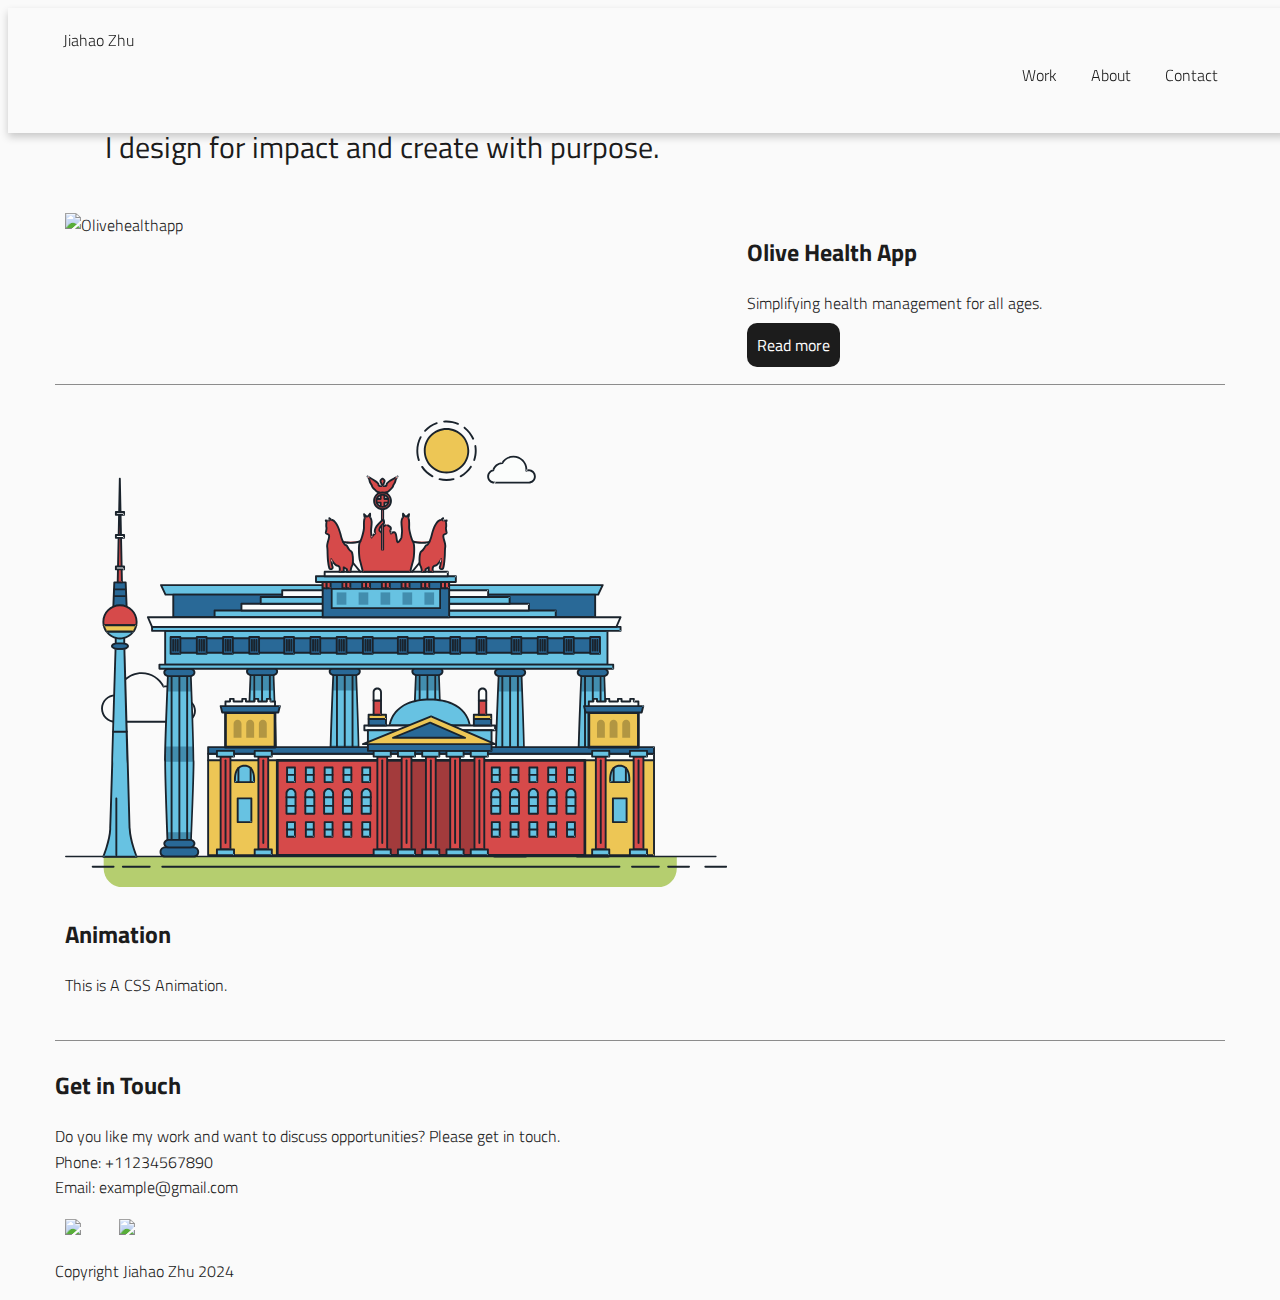
==== commit 647e8930: "Added js" ====
--- a/index.html
+++ b/index.html
@@ -6,6 +6,7 @@
   <meta name="viewport" content="width=device-width, initial-scale=1.0">
   <link rel="stylesheet" type="text/css"
     href="https://cdnjs.cloudflare.com/ajax/libs/normalize/8.0.0/normalize.min.css">
+  <link href="https://cdnjs.cloudflare.com/ajax/libs/font-awesome/6.4.0/css/all.min.css" rel="stylesheet">
   <link rel="stylesheet" type="text/css" href="css/style.css">
   <link rel="preconnect" href="https://fonts.googleapis.com">
   <link rel="preconnect" href="https://fonts.gstatic.com" crossorigin>
@@ -19,14 +20,17 @@
 
   <header>
     <div class="container"><!-- Container -->
+      <div class="navtoggle" id="myNavtoggle">
       <a href="#">Jiahao Zhu</a>
       <nav>
         <ul>
           <li><a href="index.html">Work</a></li>
           <li><a href="about.html">About</a></li>
           <li><a href="#contact">Contact</a></li>
+          <li><a href="javascript:void(0);" class="icon" onclick="menuToggle()"><i class="fas fa-bars"></i></a></li>
         </ul>
       </nav>
+    </div>
     </div>
   </header>
 
@@ -39,13 +43,13 @@
     <div id="work"><!-- Section: work -->
       <div class="container"><!-- Contaniner -->
         <div class="row"><!-- Row -->
-          <div class="col-lg-8 col-md-6 "><!-- Column -->
+          <div class="col-lg-7 col-md-6 "><!-- Column -->
             <picture>
               <source srcset="img/Image@1x/Olive_Health_App@1x.jpg" media="(max-width:767px)">
               <img src="img/Image@2x/Olive_Health_App@2x.jpg" alt="Olivehealthapp">
             </picture>
           </div>
-          <div class="col-lg-8 col-md-6"><!-- Column -->
+          <div class="col-lg-5 col-md-6"><!-- Column -->
             <h2>Olive Health App</h2>
             <p>
               Simplifying health management for all ages.
@@ -56,7 +60,7 @@
       </div>
       <div class="container"><!-- Contaniner -->
         <div class="row"><!-- Row -->
-          <div class="col-lg-8 col-md-6 "><!-- Column -->
+          <div class="col-lg-7 col-md-6 "><!-- Column -->
             <picture>
               <svg id="about-picture" xmlns="http://www.w3.org/2000/svg" class="berlin-illustration" height="auto" viewBox="0 0 700 505" xmlns:xlink="http://www.w3.org/1999/xlink">
                 <defs>
@@ -659,7 +663,7 @@
             </svg>
             </picture>
           </div>
-          <div class="col-lg-8 col-md-6"><!-- Column -->
+          <div class="col-lg-7 col-md-6"><!-- Column -->
             <h2>Animation</h2>
             <p>
               This is A CSS Animation.
@@ -679,7 +683,7 @@
         <br>Phone: <a href="tel:#">+11234567890</a>
         <br>Email: <a href="mailto:#">example@gmail.com</a>
       </p>
-      <div>
+      <div class="social">
         <a href="http://www.linkedin.com/in/jiahao-zhu-057bb3191" target="_blank">
           <img src="img/linkedin-in-brands-solid.svg">
         </a>
@@ -693,6 +697,8 @@
       </div>
     </div>
   </footer>
+  <script src="https://code.jquery.com/jquery-3.7.1.min.js" integrity="sha256-/JqT3SQfawRcv/BIHPThkBvs0OEvtFFmqPF/lYI/Cxo=" crossorigin="anonymous"></script>
+  <script src="js/scripts.js"></script>
 </body>
 
 </html>--- a/css/style.css
+++ b/css/style.css
@@ -17,7 +17,6 @@
     line-height: 1.6;
     color: #1C1C1C;
 }
-
 
 h1 {
     font-size: 2.0em;
@@ -63,6 +62,10 @@
     text-decoration: none;
   }
 
+  .logo {
+    max-width: 150px;
+  }
+
 /* Layout styling */
 
 .container {
@@ -77,11 +80,11 @@
 
 header {
   background-color: #FAFAFA;
-  text-align: center;
   padding: 10px 0;
   box-shadow: 0 4px 8px rgba(0, 0, 0, 0.2);
   position: fixed;
   width: 100%;
+  
 }
 
 #hero {
@@ -103,17 +106,65 @@
 nav > ul > li {
   list-style-type: none;
   padding: 15px;
+  margin: 0;
+}
+
+main {
+  padding-top: 56px;
+}
+
+.social a {
   display: inline-block;
-}
-
-main {
-  padding-top: 133px;
+  width: 30px;
+  margin: 0 10px;
+}
+
+.navtoggle li:not(:last-child) {
+  display: none;
+}
+
+.navtoggle, .navtoggle.responsive {
+  position: relative;
+}
+
+.navtoggle li .icon {
+  position: absolute;
+  right: 0;
+  top: 2px;
+  font-size: 20px;
+  padding-right: 0;
+}
+
+.navtoggle.responsive li  {
+  display: block;
+}
+
+.navtoggle.responsive nav {
+  padding: 24px 0 0;
+}
+.navtoggle.responsive li  {
+  display: block;
+  padding: 10px 0;
+  border-top: 1px solid #8C8C8C;
+}
+
+.navtoggle.responsive li:last-child  {
+  padding: 0 0 10px;
 }
 
 /* ==============================
 Medium devices (640px and larger)
 ================================= */
-@media only screen and (min-width: 640px) {
+@media only screen and (min-width: 641px) {
+
+  .navtoggle li:not(:last-child) {
+    display: inline-block;
+  }
+
+  .navtoggle li:last-child {
+    display: none;
+  }
+
   header {
     text-align: unset;
     padding: 20px 0 13px;
@@ -125,15 +176,29 @@
     margin-top: 4px;
   }
 
+  nav > ul > li {
+    display: inline-block;
+    margin: 1em 0;
+  }
+
   #hero h1 {
     display: block;
     margin-left: 50px;
     font-size: 30px;
   }
   
-  .col-md-6 {
-    width: 50%;
-  }
+  .col-md-1 {width: 8.33%;}
+  .col-md-2 {width: 16.66%;}
+  .col-md-3 {width: 25%;}
+  .col-md-4 {width: 33.33%;}
+  .col-md-5 {width: 41.66%;}
+  .col-md-6 {width: 50%;}
+  .col-md-7 {width: 58.33%;}
+  .col-md-8 {width: 66.66%;}
+  .col-md-9 {width: 75%;}
+  .col-md-10 {width: 83.33%;}
+  .col-md-11 {width: 91.66%;}
+  .col-md-12 {width: 100%;}
   
   [class*="col-"] {
     float: left;
@@ -166,9 +231,18 @@
     margin-top: 4px;
   }
 
-  .col-lg-8 {
-    width: 50%;
-  }
+  .col-lg-1 {width: 8.33%;}
+  .col-lg-2 {width: 16.66%;}
+  .col-lg-3 {width: 25%;}
+  .col-lg-4 {width: 33.33%;}
+  .col-lg-5 {width: 41.66%;}
+  .col-lg-6 {width: 50%;}
+  .col-lg-7 {width: 58.33%;}
+  .col-lg-8 {width: 66.66%;}
+  .col-lg-9 {width: 75%;}
+  .col-lg-10 {width: 83.33%;}
+  .col-lg-11 {width: 91.66%;}
+  .col-lg-12 {width: 100%;}
 
   [class*="col-"] {
     float: left;
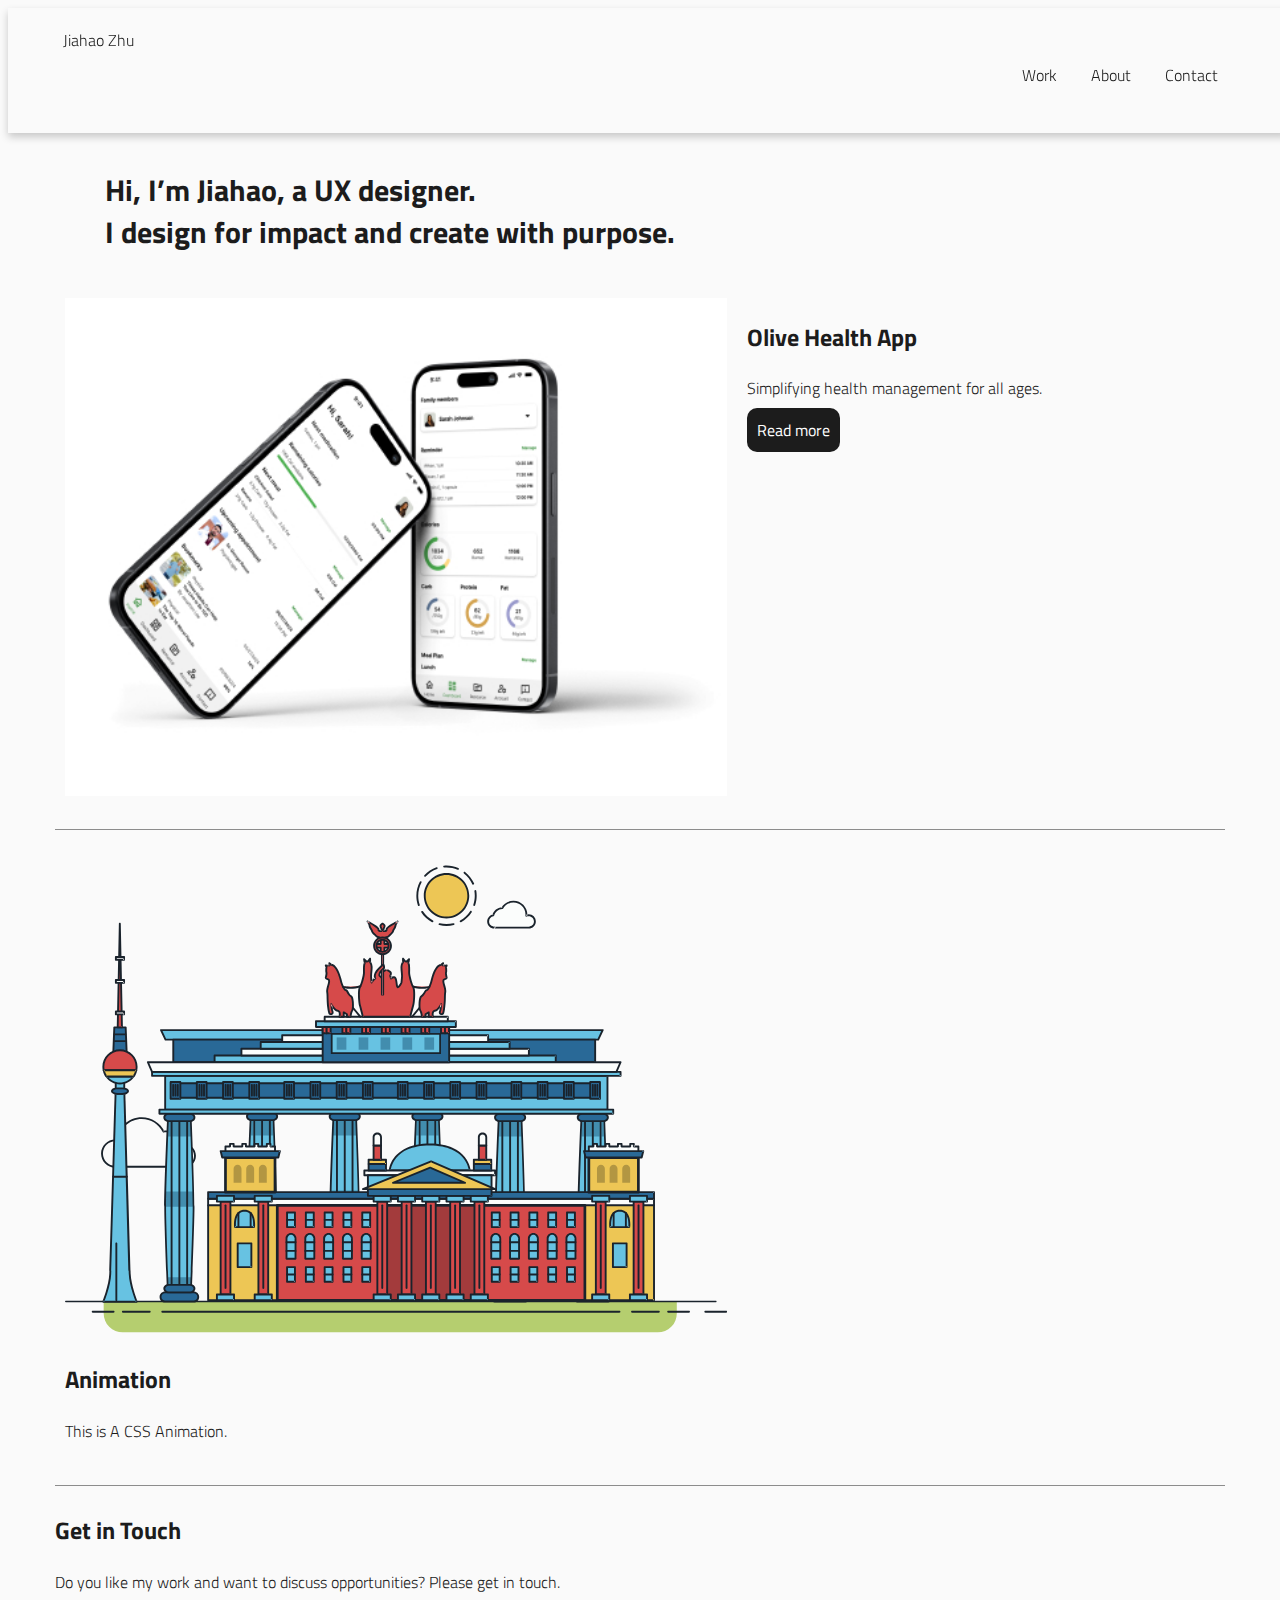
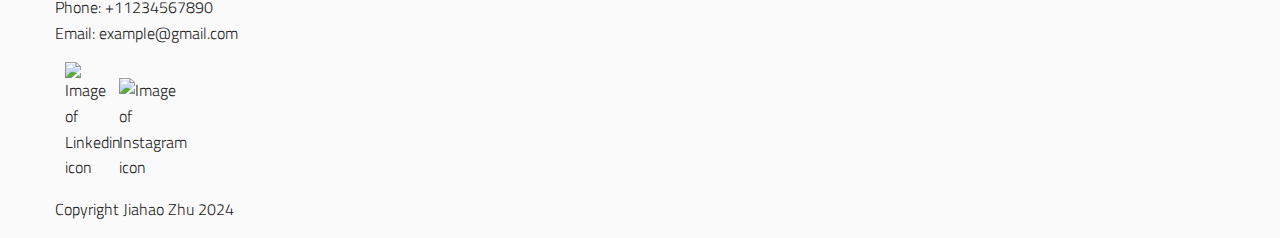
==== commit c5c98618: "Fixed all warnings and errors" ====
--- a/index.html
+++ b/index.html
@@ -1,704 +1,2502 @@
 <!DOCTYPE html>
 <html lang="en">
+  <head>
+    <meta charset="UTF-8" />
+    <meta name="viewport" content="width=device-width, initial-scale=1.0" />
+    <link
+      rel="stylesheet"
+      type="text/css"
+      href="https://cdnjs.cloudflare.com/ajax/libs/normalize/8.0.0/normalize.min.css"
+    />
+    <link
+      href="https://cdnjs.cloudflare.com/ajax/libs/font-awesome/6.4.0/css/all.min.css"
+      rel="stylesheet"
+    />
+    <link rel="stylesheet" type="text/css" href="css/style.css" />
+    <link rel="preconnect" href="https://fonts.googleapis.com" />
+    <link rel="preconnect" href="https://fonts.gstatic.com" crossorigin />
+    <link
+      href="https://fonts.googleapis.com/css2?family=Open+Sans:ital,wght@0,300..800;1,300..800&family=Titillium+Web:ital,wght@0,200;0,300;0,400;0,600;0,700;0,900;1,200;1,300;1,400;1,600;1,700&display=swap"
+      rel="stylesheet"
+    />
+    <title>Jiahao Zhu UX Design</title>
+  </head>
 
-<head>
-  <meta charset="UTF-8">
-  <meta name="viewport" content="width=device-width, initial-scale=1.0">
-  <link rel="stylesheet" type="text/css"
-    href="https://cdnjs.cloudflare.com/ajax/libs/normalize/8.0.0/normalize.min.css">
-  <link href="https://cdnjs.cloudflare.com/ajax/libs/font-awesome/6.4.0/css/all.min.css" rel="stylesheet">
-  <link rel="stylesheet" type="text/css" href="css/style.css">
-  <link rel="preconnect" href="https://fonts.googleapis.com">
-  <link rel="preconnect" href="https://fonts.gstatic.com" crossorigin>
-  <link
-    href="https://fonts.googleapis.com/css2?family=Open+Sans:ital,wght@0,300..800;1,300..800&family=Titillium+Web:ital,wght@0,200;0,300;0,400;0,600;0,700;0,900;1,200;1,300;1,400;1,600;1,700&display=swap"
-    rel="stylesheet">
-  <title>Jiahao Zhu UX Design</title>
-</head>
+  <body>
+    <header>
+      <div class="container">
+        <!-- Container -->
+        <div class="navtoggle" id="myNavtoggle">
+          <a href="#">Jiahao Zhu</a>
+          <nav>
+            <ul>
+              <li><a href="index.html">Work</a></li>
+              <li><a href="about.html">About</a></li>
+              <li><a href="#contact">Contact</a></li>
+              <li>
+                <a
+                  href="javascript:void(0);"
+                  class="icon"
+                  onclick="menuToggle()"
+                  ><i class="fas fa-bars"></i
+                ></a>
+              </li>
+            </ul>
+          </nav>
+        </div>
+      </div>
+    </header>
 
-<body>
+    <main>
+      <div id="hero">
+        <!-- Section: hero -->
+        <div class="container">
+          <!-- Contaniner -->
+          <h1>
+            Hi, I’m Jiahao, a UX designer.<br />I design for impact and create
+            with purpose.
+          </h1>
+        </div>
+      </div>
+      <div id="work">
+        <!-- Section: work -->
+        <div class="container">
+          <!-- Contaniner -->
+          <div class="row">
+            <!-- Row -->
+            <div class="col-lg-7 col-md-6">
+              <!-- Column -->
+              <picture>
+                <source
+                  srcset="img/Image-1x/Olive_Health_App-1x.jpg"
+                  media="(max-width:767px)"
+                />
+                <img
+                  src="img/Image-2x/Olive_Health_App-2x.jpg"
+                  alt="Olivehealthapp"
+                />
+              </picture>
+            </div>
+            <div class="col-lg-5 col-md-6">
+              <!-- Column -->
+              <h2>Olive Health App</h2>
+              <p>Simplifying health management for all ages.</p>
+              <a href="olivehealth.html" class="button">Read more</a>
+            </div>
+          </div>
+        </div>
+        <div class="container">
+          <!-- Contaniner -->
+          <div class="row">
+            <!-- Row -->
+            <div class="col-lg-7 col-md-6">
+              <!-- Column -->
+              <svg
+                id="about-picture"
+                xmlns="http://www.w3.org/2000/svg"
+                class="berlin-illustration"
+                height="auto"
+                viewBox="0 0 700 505"
+                xmlns:xlink="http://www.w3.org/1999/xlink"
+              >
+                <defs>
+                  <polygon
+                    id="a"
+                    points=".06 231.917 .06 .929 688.717 .929 688.717 231.917"
+                  ></polygon>
+                </defs>
+                <g fill="none" fill-rule="evenodd">
+                  <g transform="translate(0 241)" class="cloud-front">
+                    <path
+                      fill="#1A232C"
+                      d="M87.602,29 L87.602,28 C87.326,28.001 87.103,28.024 86.927,28.033 L86.979,29.031 L87.947,28.78 C85.741,20.282 78.041,14.002 68.852,14 C67.858,14 66.904,14.096 65.98,14.231 L66.125,15.22 L67.019,14.772 C62.626,6.015 53.567,0.001 43.102,0 C29.041,0.002 17.524,10.848 16.443,24.632 L17.44,24.71 L17.606,23.724 C16.803,23.589 15.969,23.5 15.102,23.5 C6.817,23.501 0.102,30.215 0.102,38.5 C0.102,46.785 6.817,53.499 15.102,53.5 L87.602,53.5 C94.644,53.499 100.351,47.792 100.352,40.75 C100.351,33.708 94.644,28.001 87.602,28 L87.602,30 C90.573,30 93.254,31.202 95.203,33.149 C97.15,35.097 98.351,37.778 98.352,40.75 C98.351,43.722 97.15,46.403 95.203,48.351 C93.254,50.298 90.573,51.5 87.602,51.5 L15.102,51.5 C11.509,51.5 8.265,50.046 5.909,47.692 C3.555,45.337 2.102,42.093 2.102,38.5 C2.102,34.907 3.555,31.663 5.909,29.308 C8.265,26.954 11.509,25.5 15.102,25.5 C15.831,25.5 16.553,25.575 17.273,25.697 C17.551,25.743 17.832,25.672 18.055,25.499 C18.277,25.325 18.414,25.07 18.436,24.789 C19.436,12.04 30.094,1.998 43.102,2 C52.786,1.999 61.163,7.564 65.231,15.669 C65.425,16.055 65.842,16.272 66.27,16.21 C67.132,16.084 67.988,16 68.852,16 C77.108,15.998 84.027,21.647 86.011,29.283 C86.13,29.741 86.557,30.054 87.031,30.03 C87.27,30.017 87.457,29.999 87.602,30 L87.602,29"
+                      transform="translate(38 36)"
+                    ></path>
+                  </g>
+                  <path
+                    fill="#B5CE6F"
+                    d="M646.484,484.382 C646.484,489.501 644.531,494.62 640.627,498.525 C636.722,502.43 631.603,504.382 626.484,504.382 L60.873,504.382 C55.754,504.382 50.636,502.43 46.731,498.525 C42.826,494.62 40.873,489.501 40.873,484.382 L40.873,471.917 L646.484,471.917 L646.484,484.382"
+                  ></path>
+                  <polyline
+                    fill="#67C2E2"
+                    points="334.824 185.029 101.449 185.029 106.209 195.08 563.438 195.08 568.2 185.029 334.824 185.029"
+                  ></polyline>
+                  <path
+                    fill="#1A232C"
+                    d="M334.824,185.029 L334.824,184.029 L101.449,184.029 C101.104,184.029 100.788,184.203 100.604,184.494 C100.42,184.785 100.398,185.146 100.545,185.457 L105.306,195.508 C105.471,195.856 105.824,196.079 106.209,196.079 L563.438,196.079 C563.824,196.079 564.177,195.856 564.342,195.508 L569.104,185.457 C569.251,185.146 569.229,184.785 569.045,184.494 C568.861,184.203 568.544,184.029 568.2,184.029 L334.824,184.029 L334.824,186.029 L566.62,186.029 L562.806,194.08 L106.842,194.08 L103.029,186.029 L334.824,186.029 L334.824,185.029"
+                  ></path>
+                  <polygon
+                    fill="#296997"
+                    points="114.416 218.974 560.222 218.974 560.222 195.08 114.416 195.08"
+                  ></polygon>
+                  <path
+                    fill="#1A232C"
+                    d="M560.222,218.974 L560.222,217.974 L115.416,217.974 L115.416,196.079 L559.222,196.079 L559.222,218.974 L560.222,218.974 L560.222,217.974 L560.222,218.974 L561.222,218.974 L561.222,195.08 C561.222,194.816 561.115,194.559 560.929,194.372 C560.742,194.186 560.485,194.08 560.222,194.08 L114.416,194.08 C114.152,194.08 113.895,194.186 113.708,194.372 C113.522,194.559 113.416,194.816 113.416,195.08 L113.416,218.974 C113.416,219.237 113.522,219.495 113.708,219.681 C113.895,219.867 114.152,219.974 114.416,219.974 L560.222,219.974 C560.485,219.974 560.742,219.867 560.929,219.681 C561.115,219.495 561.222,219.237 561.222,218.974 L560.222,218.974"
+                  ></path>
+                  <polygon
+                    fill="#67C2E2"
+                    points="105.85 269.08 573.225 269.08 573.225 233.398 105.85 233.398"
+                  ></polygon>
+                  <path
+                    fill="#1A232C"
+                    d="M573.225,233.398 L573.225,232.398 L105.85,232.398 C105.587,232.398 105.329,232.505 105.143,232.691 C104.957,232.877 104.85,233.134 104.85,233.398 L104.85,269.08 C104.85,269.344 104.957,269.601 105.143,269.788 C105.329,269.974 105.587,270.08 105.85,270.08 L573.225,270.08 C573.488,270.08 573.745,269.974 573.932,269.788 C574.118,269.601 574.225,269.344 574.225,269.08 L574.225,233.398 C574.225,233.134 574.118,232.877 573.932,232.691 C573.745,232.505 573.488,232.398 573.225,232.398 L573.225,233.398 L572.225,233.398 L572.225,268.08 L106.85,268.08 L106.85,234.398 L573.225,234.398 L573.225,233.398 L572.225,233.398 L573.225,233.398"
+                  ></path>
+                  <polygon
+                    fill="#296997"
+                    points="116.751 256.508 562.557 256.508 562.557 241.243 116.751 241.243"
+                  ></polygon>
+                  <path
+                    fill="#1A232C"
+                    d="M562.557,256.508 L562.557,255.508 L117.75,255.508 L117.75,242.243 L561.557,242.243 L561.557,256.508 L562.557,256.508 L562.557,255.508 L562.557,256.508 L563.557,256.508 L563.557,241.243 C563.557,240.979 563.45,240.722 563.264,240.535 C563.078,240.349 562.82,240.243 562.557,240.243 L116.75,240.243 C116.487,240.243 116.23,240.349 116.043,240.535 C115.857,240.722 115.751,240.979 115.751,241.243 L115.751,256.508 C115.751,256.771 115.857,257.029 116.043,257.215 C116.23,257.401 116.487,257.508 116.751,257.508 L562.557,257.508 C562.82,257.508 563.077,257.401 563.264,257.215 C563.45,257.029 563.557,256.771 563.557,256.508 L562.557,256.508"
+                  ></path>
+                  <polygon
+                    fill="#67C2E2"
+                    points="158.07 218.974 518.563 218.974 518.563 211.858 158.07 211.858"
+                  ></polygon>
+                  <path
+                    fill="#1A232C"
+                    d="M518.563,211.858 L518.563,210.858 L158.07,210.858 C157.807,210.858 157.549,210.964 157.363,211.151 C157.177,211.337 157.07,211.594 157.07,211.858 L157.07,218.974 C157.07,219.237 157.177,219.495 157.363,219.681 C157.549,219.867 157.807,219.974 158.07,219.974 L518.563,219.974 C518.826,219.974 519.083,219.867 519.27,219.681 C519.456,219.495 519.562,219.237 519.562,218.974 L519.562,211.858 C519.562,211.594 519.456,211.337 519.27,211.151 C519.083,210.964 518.826,210.858 518.563,210.858 L518.563,211.858 L517.563,211.858 L517.563,217.974 L159.07,217.974 L159.07,212.858 L518.563,212.858 L518.563,211.858 L517.563,211.858 L518.563,211.858"
+                  ></path>
+                  <polygon
+                    fill="#FBFDFC"
+                    points="186.438 211.858 490.194 211.858 490.194 204.741 186.438 204.741"
+                  ></polygon>
+                  <path
+                    fill="#1A232C"
+                    d="M490.194,204.741 L490.194,203.741 L186.438,203.741 C186.175,203.741 185.917,203.848 185.731,204.034 C185.545,204.221 185.438,204.478 185.438,204.741 L185.438,211.858 C185.438,212.121 185.545,212.379 185.731,212.565 C185.917,212.751 186.175,212.858 186.438,212.858 L490.194,212.858 C490.458,212.858 490.715,212.751 490.902,212.565 C491.088,212.379 491.194,212.121 491.194,211.858 L491.194,204.741 C491.194,204.478 491.088,204.221 490.902,204.034 C490.715,203.848 490.458,203.741 490.194,203.741 L490.194,204.741 L489.194,204.741 L489.194,210.858 L187.438,210.858 L187.438,205.741 L490.194,205.741 L490.194,204.741 L489.194,204.741 L490.194,204.741"
+                  ></path>
+                  <polygon
+                    fill="#67C2E2"
+                    points="206.805 204.741 469.828 204.741 469.828 197.624 206.805 197.624"
+                  ></polygon>
+                  <path
+                    fill="#1A232C"
+                    d="M469.828,197.624 L469.828,196.624 L206.805,196.624 C206.541,196.624 206.284,196.731 206.098,196.917 C205.911,197.103 205.805,197.361 205.805,197.624 L205.805,204.741 C205.805,205.005 205.911,205.262 206.098,205.449 C206.284,205.635 206.541,205.741 206.805,205.741 L469.828,205.741 C470.091,205.741 470.349,205.635 470.535,205.449 C470.722,205.262 470.828,205.005 470.828,204.741 L470.828,197.624 C470.828,197.361 470.722,197.103 470.535,196.917 C470.349,196.731 470.091,196.624 469.828,196.624 L469.828,197.624 L468.828,197.624 L468.828,203.741 L207.805,203.741 L207.805,198.624 L469.828,198.624 L469.828,197.624 L468.828,197.624 L469.828,197.624"
+                  ></path>
+                  <polygon
+                    fill="#FBFDFC"
+                    points="229.521 197.624 447.111 197.624 447.111 190.509 229.521 190.509"
+                  ></polygon>
+                  <path
+                    fill="#1A232C"
+                    d="M447.111,190.509 L447.111,189.509 L229.521,189.509 C229.258,189.509 229,189.616 228.814,189.802 C228.628,189.988 228.521,190.246 228.521,190.509 L228.521,197.624 C228.521,197.888 228.628,198.145 228.814,198.332 C229,198.518 229.258,198.624 229.521,198.624 L447.111,198.624 C447.375,198.624 447.632,198.518 447.818,198.332 C448.005,198.145 448.111,197.888 448.111,197.624 L448.111,190.509 C448.111,190.246 448.005,189.988 447.818,189.802 C447.632,189.616 447.375,189.509 447.111,189.509 L447.111,190.509 L446.111,190.509 L446.111,196.624 L230.521,196.624 L230.521,191.509 L447.111,191.509 L447.111,190.509 L446.111,190.509 L447.111,190.509"
+                  ></path>
+                  <path
+                    fill="#67C2E2"
+                    d="M135.607,355.447 C135.163,337.766 134.264,313.326 133.648,297.387 C133.274,287.721 133.004,281.18 133.004,281.18 L108.722,281.18 C108.722,281.18 108.452,287.721 108.079,297.387 C107.462,313.326 106.563,337.766 106.119,355.447 C105.953,362.059 105.85,367.732 105.85,371.653 L105.85,371.654 C105.85,386.117 107.243,424.332 108.089,446.189 C108.457,455.706 108.722,462.126 108.722,462.126 L133.004,462.126 C133.004,462.126 133.269,455.706 133.637,446.189 C134.482,424.332 135.876,386.117 135.876,371.654 L135.876,371.653 C135.876,367.732 135.773,362.059 135.607,355.447"
+                  ></path>
+                  <path
+                    fill="#428DAE"
+                    d="M133.648 297.387L108.079 297.387C108.452 287.721 108.722 281.18 108.722 281.18L133.004 281.18C133.004 281.18 133.274 287.721 133.648 297.387M135.876 371.654L105.85 371.654 105.85 371.653C105.85 367.732 105.953 362.059 106.119 355.447L135.607 355.447C135.773 362.059 135.876 367.732 135.876 371.653L135.876 371.654M133.004 462.126L108.722 462.126C108.722 462.126 108.457 455.706 108.089 446.189L133.637 446.189C133.269 455.706 133.004 462.126 133.004 462.126"
+                  ></path>
+                  <path
+                    fill="#1A232C"
+                    d="M109.612,461.199 L132.114,461.199 C132.447,453.007 134.949,390.886 134.949,371.653 C134.949,352.42 132.447,290.299 132.114,282.108 L109.612,282.108 C109.279,290.299 106.778,352.42 106.778,371.653 C106.778,390.886 109.279,453.007 109.612,461.199 Z M133.895,463.054 L107.832,463.054 L107.794,462.164 C107.766,461.466 104.922,392.193 104.922,371.653 C104.922,351.114 107.766,281.839 107.794,281.142 L107.832,280.252 L133.895,280.252 L133.931,281.142 C133.96,281.839 136.804,351.114 136.804,371.653 C136.804,392.193 133.96,461.466 133.931,462.164 L133.895,463.054 L133.895,463.054 Z"
+                  ></path>
+                  <path
+                    fill="#1A232C"
+                    d="M111.638 281.18L111.638 462.126C111.638 462.679 112.086 463.126 112.638 463.126 113.19 463.126 113.638 462.679 113.638 462.126L113.638 281.18C113.638 280.628 113.19 280.18 112.638 280.18 112.086 280.18 111.638 280.628 111.638 281.18M119.863 281.18L119.863 462.126C119.863 462.679 120.311 463.126 120.863 463.126 121.416 463.126 121.863 462.679 121.863 462.126L121.863 281.18C121.863 280.628 121.416 280.18 120.863 280.18 120.311 280.18 119.863 280.628 119.863 281.18M128.088 281.18L128.088 462.126C128.088 462.679 128.536 463.126 129.088 463.126 129.64 463.126 130.088 462.679 130.088 462.126L130.088 281.18C130.088 280.628 129.64 280.18 129.088 280.18 128.536 280.18 128.088 280.628 128.088 281.18"
+                  ></path>
+                  <path
+                    fill="#296997"
+                    d="M136.79,277.265 C136.79,279.418 134.675,281.18 132.09,281.18 L109.636,281.18 C107.051,281.18 104.936,279.418 104.936,277.265 C104.936,275.111 107.051,273.349 109.636,273.349 L132.09,273.349 C134.675,273.349 136.79,275.111 136.79,277.265"
+                  ></path>
+                  <path
+                    fill="#1A232C"
+                    d="M136.79,277.265 L135.79,277.265 C135.789,278.005 135.433,278.704 134.769,279.262 C134.109,279.814 133.155,280.181 132.09,280.18 L109.636,280.18 C108.571,280.181 107.617,279.814 106.956,279.262 C106.293,278.704 105.936,278.005 105.936,277.265 C105.936,276.524 106.293,275.825 106.957,275.267 C107.617,274.715 108.571,274.348 109.636,274.349 L132.09,274.349 C133.155,274.348 134.109,274.716 134.769,275.267 C135.433,275.825 135.789,276.524 135.79,277.265 L137.79,277.265 C137.791,275.851 137.09,274.593 136.049,273.731 C135.006,272.863 133.61,272.35 132.09,272.349 L109.636,272.349 C108.116,272.35 106.72,272.863 105.676,273.731 C104.636,274.593 103.935,275.851 103.936,277.265 C103.935,278.678 104.636,279.937 105.677,280.798 C106.72,281.666 108.116,282.179 109.636,282.18 L132.09,282.18 C133.61,282.179 135.006,281.666 136.049,280.798 C137.09,279.937 137.791,278.678 137.79,277.265 L136.79,277.265"
+                  ></path>
+                  <path
+                    fill="#296997"
+                    d="M140.775,467.217 C140.775,469.803 138.661,471.917 136.076,471.917 L105.65,471.917 C103.065,471.917 100.951,469.803 100.951,467.217 L100.951,466.825 C100.951,464.241 103.065,462.126 105.65,462.126 L136.076,462.126 C138.661,462.126 140.775,464.241 140.775,466.825 L140.775,467.217"
+                  ></path>
+                  <path
+                    fill="#1A232C"
+                    d="M140.775,467.217 L139.775,467.217 C139.775,468.235 139.361,469.155 138.688,469.83 C138.013,470.503 137.093,470.917 136.076,470.917 L105.65,470.917 C104.633,470.917 103.713,470.504 103.038,469.83 C102.365,469.155 101.951,468.235 101.951,467.217 L101.951,466.825 C101.951,465.808 102.365,464.889 103.038,464.214 C103.713,463.54 104.633,463.127 105.65,463.126 L136.076,463.126 C137.093,463.127 138.013,463.54 138.688,464.214 C139.362,464.889 139.775,465.808 139.775,466.825 L139.775,467.217 L141.775,467.217 L141.775,466.825 C141.772,463.684 139.217,461.13 136.076,461.126 L105.65,461.126 C102.509,461.13 99.955,463.684 99.951,466.825 L99.951,467.217 C99.954,470.36 102.509,472.914 105.65,472.917 L136.076,472.917 C139.217,472.914 141.772,470.36 141.775,467.217 L140.775,467.217"
+                  ></path>
+                  <path
+                    fill="#296997"
+                    d="M136.79,458.208 C136.79,460.363 134.675,462.126 132.09,462.126 L109.636,462.126 C107.051,462.126 104.936,460.363 104.936,458.208 C104.936,456.057 107.051,454.292 109.636,454.292 L132.09,454.292 C134.675,454.292 136.79,456.057 136.79,458.208"
+                  ></path>
+                  <path
+                    fill="#1A232C"
+                    d="M136.79,458.208 L135.79,458.208 C135.789,458.949 135.432,459.649 134.769,460.207 C134.108,460.76 133.154,461.128 132.09,461.126 L109.636,461.126 C108.572,461.128 107.617,460.76 106.957,460.207 C106.293,459.649 105.936,458.949 105.936,458.208 C105.936,457.47 106.293,456.77 106.957,456.212 C107.617,455.659 108.572,455.291 109.636,455.292 L132.09,455.292 C133.154,455.291 134.108,455.659 134.769,456.212 C135.433,456.77 135.789,457.47 135.79,458.208 L137.79,458.208 C137.791,456.796 137.09,455.538 136.05,454.675 C135.006,453.808 133.61,453.294 132.09,453.292 L109.636,453.292 C108.115,453.294 106.719,453.808 105.676,454.675 C104.636,455.538 103.935,456.796 103.936,458.208 C103.935,459.622 104.636,460.881 105.676,461.743 C106.72,462.611 108.116,463.125 109.636,463.126 L132.09,463.126 C133.61,463.125 135.006,462.611 136.05,461.743 C137.09,460.881 137.791,459.622 137.79,458.208 L136.79,458.208"
+                  ></path>
+                  <path
+                    fill="#67C2E2"
+                    d="M572.471,355.447 C572.025,337.766 571.126,313.326 570.51,297.387 C570.137,287.721 569.867,281.18 569.867,281.18 L545.585,281.18 C545.585,281.18 545.315,287.721 544.942,297.387 C544.326,313.326 543.427,337.766 542.981,355.447 C542.815,362.059 542.713,367.732 542.713,371.653 L542.713,371.654 C542.713,386.117 544.107,424.332 544.952,446.189 C545.32,455.706 545.585,462.126 545.585,462.126 L569.867,462.126 C569.867,462.126 570.132,455.706 570.499,446.189 C571.346,424.332 572.739,386.117 572.739,371.654 L572.739,371.653 C572.739,367.732 572.637,362.059 572.471,355.447"
+                  ></path>
+                  <path
+                    fill="#428DAE"
+                    d="M569.582 297.387L566.951 297.387 566.951 282.108 568.977 282.108C569.063 284.206 569.29 289.841 569.582 297.387M564.951 297.387L545.871 297.387C546.162 289.841 546.39 284.206 546.476 282.108L564.951 282.108 564.951 297.387M571.8 369.187L566.951 369.187 566.951 356.265 571.562 356.265C571.685 361.272 571.771 365.701 571.8 369.187M564.951 369.187L543.653 369.187C543.684 365.512 543.777 360.79 543.912 355.447L553.551 355.447 553.551 356.265 564.951 356.265 564.951 369.187"
+                  ></path>
+                  <path
+                    fill="#1A232C"
+                    d="M546.476,461.199 L568.977,461.199 C569.31,453.007 571.812,390.886 571.812,371.653 C571.812,352.42 569.31,290.299 568.977,282.108 L546.476,282.108 C546.142,290.299 543.642,352.42 543.642,371.653 C543.642,390.886 546.142,453.007 546.476,461.199 M570.758,463.054 L544.694,463.054 L544.658,462.164 C544.629,461.466 541.785,392.193 541.785,371.653 C541.785,351.114 544.629,281.839 544.658,281.142 L544.694,280.252 L570.758,280.252 L570.795,281.142 C570.823,281.839 573.667,351.114 573.667,371.653 C573.667,392.193 570.823,461.466 570.795,462.164 L570.758,463.054"
+                  ></path>
+                  <path
+                    fill="#1A232C"
+                    d="M548.501 281.18L548.501 462.126C548.501 462.679 548.949 463.126 549.501 463.126 550.053 463.126 550.501 462.679 550.501 462.126L550.501 281.18C550.501 280.628 550.053 280.18 549.501 280.18 548.949 280.18 548.501 280.628 548.501 281.18M556.727 281.18L556.727 462.126C556.727 462.679 557.174 463.126 557.727 463.126 558.279 463.126 558.727 462.679 558.727 462.126L558.727 281.18C558.727 280.628 558.279 280.18 557.727 280.18 557.174 280.18 556.727 280.628 556.727 281.18M564.951 281.18L564.951 462.126C564.951 462.679 565.399 463.126 565.951 463.126 566.503 463.126 566.951 462.679 566.951 462.126L566.951 281.18C566.951 280.628 566.503 280.18 565.951 280.18 565.399 280.18 564.951 280.628 564.951 281.18"
+                  ></path>
+                  <path
+                    fill="#296997"
+                    d="M573.653,277.265 C573.653,279.418 571.537,281.18 568.953,281.18 L546.499,281.18 C543.915,281.18 541.799,279.418 541.799,277.265 C541.799,275.111 543.915,273.349 546.499,273.349 L568.953,273.349 C571.537,273.349 573.653,275.111 573.653,277.265"
+                  ></path>
+                  <path
+                    fill="#1A232C"
+                    d="M573.653,277.265 L572.653,277.265 C572.653,278.005 572.296,278.704 571.632,279.262 C570.972,279.814 570.017,280.181 568.953,280.18 L546.499,280.18 C545.435,280.181 544.48,279.814 543.82,279.262 C543.156,278.704 542.8,278.005 542.799,277.265 C542.8,276.525 543.156,275.825 543.82,275.267 C544.481,274.715 545.435,274.348 546.499,274.349 L568.953,274.349 C570.017,274.348 570.972,274.715 571.632,275.267 C572.296,275.825 572.653,276.525 572.653,277.265 L574.653,277.265 C574.654,275.851 573.953,274.593 572.912,273.731 C571.869,272.863 570.473,272.35 568.953,272.349 L546.499,272.349 C544.979,272.35 543.583,272.863 542.54,273.731 C541.499,274.593 540.798,275.851 540.799,277.265 C540.798,278.679 541.499,279.937 542.54,280.798 C543.583,281.666 544.979,282.179 546.499,282.18 L568.953,282.18 C570.473,282.179 571.869,281.666 572.912,280.798 C573.953,279.937 574.654,278.679 574.653,277.265 L573.653,277.265"
+                  ></path>
+                  <path
+                    fill="#296997"
+                    d="M577.639,467.217 C577.639,469.803 575.524,471.917 572.938,471.917 L542.514,471.917 C539.929,471.917 537.813,469.803 537.813,467.217 L537.813,466.825 C537.813,464.241 539.929,462.126 542.514,462.126 L572.938,462.126 C575.524,462.126 577.639,464.241 577.639,466.825 L577.639,467.217"
+                  ></path>
+                  <path
+                    fill="#1A232C"
+                    d="M577.639,467.217 L576.639,467.217 C576.638,468.235 576.225,469.155 575.551,469.83 C574.876,470.503 573.956,470.917 572.938,470.917 L542.514,470.917 C541.497,470.917 540.576,470.503 539.901,469.83 C539.227,469.155 538.814,468.234 538.813,467.217 L538.813,466.825 C538.814,465.808 539.227,464.889 539.901,464.214 C540.576,463.54 541.497,463.127 542.514,463.126 L572.938,463.126 C573.956,463.127 574.876,463.54 575.551,464.214 C576.225,464.888 576.638,465.808 576.639,466.825 L576.639,467.217 L578.639,467.217 L578.639,466.825 C578.635,463.684 576.081,461.13 572.938,461.126 L542.514,461.126 C539.372,461.13 536.817,463.684 536.813,466.825 L536.813,467.217 C536.817,470.36 539.372,472.914 542.514,472.917 L572.938,472.917 C576.081,472.914 578.635,470.359 578.639,467.217 L577.639,467.217"
+                  ></path>
+                  <path
+                    fill="#296997"
+                    d="M573.653,458.208 C573.653,460.363 571.537,462.126 568.953,462.126 L546.499,462.126 C543.915,462.126 541.799,460.363 541.799,458.208 C541.799,456.057 543.915,454.292 546.499,454.292 L568.953,454.292 C571.537,454.292 573.653,456.057 573.653,458.208"
+                  ></path>
+                  <path
+                    fill="#1A232C"
+                    d="M573.653,458.208 L572.653,458.208 C572.653,458.949 572.296,459.649 571.632,460.207 C570.971,460.76 570.017,461.128 568.953,461.126 L546.499,461.126 C545.435,461.128 544.481,460.76 543.82,460.207 C543.157,459.649 542.799,458.949 542.799,458.208 C542.799,457.47 543.156,456.77 543.82,456.212 C544.481,455.659 545.435,455.291 546.499,455.292 L568.953,455.292 C570.017,455.291 570.971,455.659 571.632,456.212 C572.296,456.77 572.653,457.47 572.653,458.208 L574.653,458.208 C574.654,456.796 573.953,455.538 572.912,454.675 C571.869,453.808 570.473,453.294 568.953,453.292 L546.499,453.292 C544.979,453.294 543.583,453.808 542.54,454.675 C541.499,455.538 540.798,456.796 540.799,458.208 C540.798,459.622 541.499,460.881 542.54,461.743 C543.583,462.611 544.979,463.125 546.499,463.126 L568.953,463.126 C570.473,463.125 571.869,462.611 572.912,461.743 C573.953,460.881 574.654,459.622 574.653,458.208 L573.653,458.208"
+                  ></path>
+                  <path
+                    fill="#67C2E2"
+                    d="M485.098,355.447 C484.654,337.766 483.753,313.326 483.137,297.387 C482.764,287.721 482.494,281.18 482.494,281.18 L458.213,281.18 C458.213,281.18 457.942,287.721 457.569,297.387 C456.953,313.326 456.055,337.766 455.608,355.447 C455.443,362.059 455.34,367.732 455.34,371.653 L455.34,371.654 C455.34,386.117 456.733,424.332 457.58,446.189 C457.948,455.706 458.213,462.126 458.213,462.126 L482.494,462.126 C482.494,462.126 482.759,455.706 483.126,446.189 C483.973,424.332 485.366,386.117 485.366,371.654 L485.366,371.653 C485.366,367.732 485.265,362.059 485.098,355.447"
+                  ></path>
+                  <path
+                    fill="#428DAE"
+                    d="M483.137 297.387L457.569 297.387C457.942 287.721 458.213 281.18 458.213 281.18L482.494 281.18C482.494 281.18 482.764 287.721 483.137 297.387M485.355 369.187L455.351 369.187C455.382 365.502 455.475 360.78 455.608 355.447L485.098 355.447C485.232 360.78 485.325 365.502 485.355 369.187"
+                  ></path>
+                  <path
+                    fill="#1A232C"
+                    d="M459.103,461.199 L481.605,461.199 C481.938,453.007 484.439,390.886 484.439,371.653 C484.439,352.42 481.938,290.299 481.605,282.108 L459.103,282.108 C458.769,290.299 456.268,352.42 456.268,371.653 C456.268,390.886 458.769,453.007 459.103,461.199 Z M483.386,463.054 L457.321,463.054 L457.285,462.164 C457.256,461.466 454.412,392.193 454.412,371.653 C454.412,351.114 457.256,281.839 457.285,281.142 L457.321,280.252 L483.386,280.252 L483.422,281.142 C483.45,281.839 486.294,351.114 486.294,371.653 C486.294,392.193 483.45,461.466 483.422,462.164 L483.386,463.054 L483.386,463.054 Z"
+                  ></path>
+                  <path
+                    fill="#1A232C"
+                    d="M461.128 281.18L461.128 462.126C461.128 462.679 461.576 463.126 462.128 463.126 462.68 463.126 463.128 462.679 463.128 462.126L463.128 281.18C463.128 280.628 462.68 280.18 462.128 280.18 461.576 280.18 461.128 280.628 461.128 281.18M469.354 281.18L469.354 462.126C469.354 462.679 469.801 463.126 470.354 463.126 470.906 463.126 471.354 462.679 471.354 462.126L471.354 281.18C471.354 280.628 470.906 280.18 470.354 280.18 469.801 280.18 469.354 280.628 469.354 281.18M477.578 281.18L477.578 462.126C477.578 462.679 478.026 463.126 478.578 463.126 479.13 463.126 479.578 462.679 479.578 462.126L479.578 281.18C479.578 280.628 479.13 280.18 478.578 280.18 478.026 280.18 477.578 280.628 477.578 281.18"
+                  ></path>
+                  <path
+                    fill="#296997"
+                    d="M486.281,277.265 C486.281,279.418 484.164,281.18 481.58,281.18 L459.126,281.18 C456.542,281.18 454.426,279.418 454.426,277.265 C454.426,275.111 456.542,273.349 459.126,273.349 L481.58,273.349 C484.164,273.349 486.281,275.111 486.281,277.265"
+                  ></path>
+                  <path
+                    fill="#1A232C"
+                    d="M486.281,277.265 L485.281,277.265 C485.281,278.005 484.924,278.704 484.26,279.262 C483.599,279.814 482.644,280.181 481.58,280.18 L459.126,280.18 C458.062,280.181 457.107,279.814 456.447,279.262 C455.783,278.704 455.427,278.005 455.426,277.265 C455.427,276.525 455.783,275.825 456.447,275.267 C457.108,274.715 458.062,274.348 459.126,274.349 L481.58,274.349 C482.644,274.348 483.599,274.716 484.26,275.268 C484.924,275.825 485.281,276.525 485.281,277.265 L487.281,277.265 C487.282,275.851 486.58,274.593 485.54,273.731 C484.496,272.863 483.1,272.35 481.58,272.349 L459.126,272.349 C457.606,272.35 456.21,272.863 455.167,273.731 C454.126,274.593 453.425,275.851 453.426,277.265 C453.425,278.679 454.126,279.937 455.167,280.798 C456.21,281.666 457.606,282.179 459.126,282.18 L481.58,282.18 C483.1,282.179 484.496,281.666 485.54,280.799 C486.58,279.937 487.282,278.679 487.281,277.265 L486.281,277.265"
+                  ></path>
+                  <path
+                    fill="#296997"
+                    d="M490.266,467.217 C490.266,469.803 488.151,471.917 485.565,471.917 L455.141,471.917 C452.556,471.917 450.44,469.803 450.44,467.217 L450.44,466.825 C450.44,464.241 452.556,462.126 455.141,462.126 L485.565,462.126 C488.151,462.126 490.266,464.241 490.266,466.825 L490.266,467.217"
+                  ></path>
+                  <path
+                    fill="#1A232C"
+                    d="M490.266,467.217 L489.266,467.217 C489.265,468.235 488.852,469.155 488.178,469.83 C487.503,470.503 486.583,470.917 485.565,470.917 L455.141,470.917 C454.124,470.917 453.203,470.503 452.528,469.83 C451.854,469.155 451.441,468.234 451.44,467.217 L451.44,466.825 C451.441,465.808 451.854,464.889 452.528,464.214 C453.203,463.54 454.124,463.127 455.141,463.126 L485.565,463.126 C486.583,463.127 487.503,463.54 488.178,464.214 C488.852,464.888 489.265,465.808 489.266,466.825 L489.266,467.217 L491.266,467.217 L491.266,466.825 C491.262,463.684 488.708,461.13 485.565,461.126 L455.141,461.126 C451.999,461.13 449.444,463.684 449.44,466.825 L449.44,467.217 C449.444,470.36 451.999,472.914 455.141,472.917 L485.565,472.917 C488.708,472.914 491.262,470.359 491.266,467.217 L490.266,467.217"
+                  ></path>
+                  <path
+                    fill="#296997"
+                    d="M486.281,458.208 C486.281,460.363 484.164,462.126 481.58,462.126 L459.126,462.126 C456.542,462.126 454.426,460.363 454.426,458.208 C454.426,456.057 456.542,454.292 459.126,454.292 L481.58,454.292 C484.164,454.292 486.281,456.057 486.281,458.208"
+                  ></path>
+                  <path
+                    fill="#1A232C"
+                    d="M486.281,458.208 L485.281,458.208 C485.281,458.949 484.923,459.649 484.26,460.207 C483.599,460.76 482.644,461.128 481.58,461.126 L459.126,461.126 C458.062,461.128 457.108,460.76 456.447,460.207 C455.784,459.649 455.427,458.949 455.426,458.208 C455.426,457.47 455.783,456.77 456.447,456.212 C457.108,455.659 458.062,455.291 459.126,455.292 L481.58,455.292 C482.644,455.291 483.598,455.659 484.26,456.212 C484.924,456.77 485.281,457.47 485.281,458.208 L487.281,458.208 C487.282,456.795 486.58,455.538 485.54,454.675 C484.496,453.808 483.1,453.294 481.58,453.292 L459.126,453.292 C457.606,453.294 456.21,453.808 455.167,454.675 C454.126,455.538 453.425,456.796 453.426,458.208 C453.425,459.622 454.126,460.881 455.167,461.743 C456.21,462.611 457.606,463.125 459.126,463.126 L481.58,463.126 C483.1,463.125 484.496,462.611 485.54,461.743 C486.581,460.881 487.282,459.622 487.281,458.208 L486.281,458.208"
+                  ></path>
+                  <path
+                    fill="#67C2E2"
+                    d="M397.726,354.466 C397.28,336.787 396.381,312.346 395.765,296.407 C395.392,286.742 395.122,280.2 395.122,280.2 L370.84,280.2 C370.84,280.2 370.57,286.742 370.197,296.407 C369.581,312.346 368.682,336.787 368.236,354.466 C368.07,361.078 367.968,366.751 367.968,370.672 L367.968,370.673 C367.968,385.136 369.361,423.352 370.207,445.208 C370.575,454.726 370.84,461.146 370.84,461.146 L395.122,461.146 C395.122,461.146 395.386,454.726 395.754,445.208 C396.601,423.352 397.994,385.136 397.994,370.673 L397.994,370.672 C397.994,366.751 397.892,361.078 397.726,354.466"
+                  ></path>
+                  <path
+                    fill="#428DAE"
+                    d="M394.837 296.407L392.206 296.407 392.206 281.127 394.233 281.127C394.318 283.225 394.545 288.861 394.837 296.407L394.837 296.407zM383.981 296.407L390.206 296.407 390.206 281.127 383.981 281.127 383.981 296.407zM375.756 296.407L381.98 296.407 381.98 281.127 375.756 281.127 375.756 296.407zM373.756 296.407L371.126 296.407C371.417 288.861 371.645 283.225 371.73 281.127L373.756 281.127 373.756 296.407 373.756 296.407zM397.062 369.187L392.206 369.187 392.206 354.466 396.796 354.466C396.943 360.298 397.041 365.389 397.062 369.187L397.062 369.187zM383.981 369.187L390.206 369.187 390.206 354.466 383.981 354.466 383.981 369.187zM375.756 369.187L381.98 369.187 381.98 354.466 375.756 354.466 375.756 369.187zM373.756 369.187L368.9 369.187C368.921 365.389 369.019 360.298 369.166 354.466L373.756 354.466 373.756 369.187 373.756 369.187z"
+                  ></path>
+                  <path
+                    fill="#1A232C"
+                    d="M371.73,460.218 L394.233,460.218 C394.565,452.027 397.066,389.906 397.066,370.672 C397.066,351.44 394.565,289.319 394.233,281.127 L371.73,281.127 C371.397,289.319 368.895,351.44 368.895,370.672 C368.895,389.906 371.397,452.027 371.73,460.218 M396.013,462.074 L369.949,462.074 L369.912,461.184 C369.884,460.486 367.04,391.212 367.04,370.672 C367.04,350.133 369.884,280.859 369.912,280.162 L369.949,279.272 L396.013,279.272 L396.05,280.162 C396.078,280.859 398.922,350.133 398.922,370.672 C398.922,391.212 396.078,460.486 396.05,461.184 L396.013,462.074"
+                  ></path>
+                  <path
+                    fill="#1A232C"
+                    d="M373.756 280.2L373.756 461.146C373.756 461.698 374.203 462.146 374.756 462.146 375.308 462.146 375.756 461.698 375.756 461.146L375.756 280.2C375.756 279.647 375.308 279.2 374.756 279.2 374.203 279.2 373.756 279.647 373.756 280.2M381.98 280.2L381.98 461.146C381.98 461.698 382.428 462.146 382.98 462.146 383.533 462.146 383.981 461.698 383.981 461.146L383.981 280.2C383.981 279.647 383.533 279.2 382.98 279.2 382.428 279.2 381.98 279.647 381.98 280.2M390.206 280.2L390.206 461.146C390.206 461.698 390.654 462.146 391.206 462.146 391.758 462.146 392.206 461.698 392.206 461.146L392.206 280.2C392.206 279.647 391.758 279.2 391.206 279.2 390.654 279.2 390.206 279.647 390.206 280.2"
+                  ></path>
+                  <path
+                    fill="#296997"
+                    d="M398.908,276.285 C398.908,278.439 396.792,280.2 394.208,280.2 L371.754,280.2 C369.17,280.2 367.053,278.439 367.053,276.285 C367.053,274.13 369.17,272.369 371.754,272.369 L394.208,272.369 C396.792,272.369 398.908,274.13 398.908,276.285"
+                  ></path>
+                  <path
+                    fill="#1A232C"
+                    d="M398.908,276.285 L397.908,276.285 C397.907,277.025 397.551,277.724 396.887,278.281 C396.227,278.833 395.272,279.201 394.208,279.2 L371.754,279.2 C370.69,279.201 369.735,278.833 369.074,278.281 C368.41,277.724 368.053,277.025 368.053,276.285 C368.053,275.544 368.41,274.845 369.074,274.287 C369.735,273.735 370.69,273.367 371.754,273.369 L394.208,273.369 C395.272,273.367 396.227,273.735 396.887,274.287 C397.551,274.844 397.907,275.544 397.908,276.285 L399.908,276.285 C399.909,274.871 399.208,273.612 398.167,272.75 C397.124,271.883 395.728,271.37 394.208,271.369 L371.754,271.369 C370.234,271.37 368.838,271.883 367.794,272.75 C366.754,273.612 366.052,274.871 366.053,276.285 C366.052,277.699 366.754,278.957 367.795,279.818 C368.838,280.686 370.234,281.198 371.754,281.2 L394.208,281.2 C395.728,281.198 397.123,280.686 398.167,279.818 C399.208,278.957 399.909,277.698 399.908,276.285 L398.908,276.285"
+                  ></path>
+                  <path
+                    fill="#296997"
+                    d="M402.894,466.237 C402.894,468.823 400.779,470.937 398.193,470.937 L367.768,470.937 C365.183,470.937 363.068,468.823 363.068,466.237 L363.068,465.844 C363.068,463.26 365.183,461.146 367.768,461.146 L398.193,461.146 C400.779,461.146 402.894,463.26 402.894,465.844 L402.894,466.237"
+                  ></path>
+                  <path
+                    fill="#1A232C"
+                    d="M402.894,466.237 L401.894,466.237 C401.893,467.254 401.48,468.174 400.806,468.849 C400.131,469.523 399.211,469.937 398.193,469.937 L367.768,469.937 C366.751,469.937 365.831,469.523 365.156,468.849 C364.482,468.174 364.069,467.254 364.068,466.237 L364.068,465.844 C364.069,464.828 364.482,463.908 365.156,463.233 C365.831,462.56 366.751,462.146 367.768,462.146 L398.193,462.146 C399.211,462.146 400.131,462.56 400.806,463.233 C401.48,463.908 401.893,464.828 401.894,465.844 L401.894,466.237 L403.894,466.237 L403.894,465.844 C403.89,462.703 401.336,460.15 398.193,460.146 L367.768,460.146 C364.626,460.15 362.072,462.703 362.068,465.844 L362.068,466.237 C362.072,469.379 364.626,471.933 367.768,471.937 L398.193,471.937 C401.336,471.933 403.89,469.379 403.894,466.237 L402.894,466.237"
+                  ></path>
+                  <path
+                    fill="#296997"
+                    d="M398.908,457.228 C398.908,459.382 396.792,461.146 394.208,461.146 L371.754,461.146 C369.17,461.146 367.053,459.382 367.053,457.228 C367.053,455.077 369.17,453.312 371.754,453.312 L394.208,453.312 C396.792,453.312 398.908,455.077 398.908,457.228"
+                  ></path>
+                  <path
+                    fill="#1A232C"
+                    d="M398.908,457.228 L397.908,457.228 C397.908,457.968 397.55,458.669 396.887,459.226 C396.226,459.779 395.272,460.147 394.208,460.146 L371.754,460.146 C370.69,460.147 369.736,459.779 369.074,459.226 C368.411,458.668 368.053,457.968 368.053,457.228 C368.053,456.489 368.41,455.789 369.074,455.231 C369.736,454.679 370.69,454.311 371.754,454.312 L394.208,454.312 C395.272,454.311 396.226,454.679 396.887,455.231 C397.551,455.789 397.908,456.489 397.908,457.228 L399.908,457.228 C399.909,455.815 399.208,454.557 398.167,453.695 C397.124,452.827 395.728,452.313 394.208,452.312 L371.754,452.312 C370.234,452.313 368.838,452.827 367.794,453.695 C366.754,454.557 366.052,455.815 366.053,457.228 C366.052,458.642 366.753,459.901 367.794,460.763 C368.838,461.631 370.234,462.145 371.754,462.146 L394.208,462.146 C395.728,462.145 397.124,461.631 398.167,460.763 C399.208,459.9 399.909,458.642 399.908,457.228 L398.908,457.228"
+                  ></path>
+                  <path
+                    fill="#67C2E2"
+                    d="M310.353,354.466 C309.908,336.787 309.009,312.346 308.393,296.407 C308.019,286.742 307.75,280.2 307.75,280.2 L283.467,280.2 C283.467,280.2 283.198,286.742 282.824,296.407 C282.208,312.346 281.309,336.787 280.864,354.466 C280.698,361.078 280.596,366.751 280.596,370.672 L280.596,370.673 C280.596,385.136 281.989,423.352 282.834,445.208 C283.202,454.726 283.467,461.146 283.467,461.146 L307.75,461.146 C307.75,461.146 308.014,454.726 308.382,445.208 C309.228,423.352 310.622,385.136 310.622,370.673 L310.622,370.672 C310.622,366.751 310.518,361.078 310.353,354.466"
+                  ></path>
+                  <path
+                    fill="#428DAE"
+                    d="M308.393 296.407L282.824 296.407C283.198 286.742 283.467 280.2 283.467 280.2L307.75 280.2C307.75 280.2 308.019 286.742 308.393 296.407M310.617 369.187L280.6 369.187C280.621 365.377 280.718 360.285 280.864 354.466L310.353 354.466C310.498 360.285 310.596 365.377 310.617 369.187"
+                  ></path>
+                  <path
+                    fill="#1A232C"
+                    d="M284.357,460.218 L306.86,460.218 C307.193,452.027 309.694,389.906 309.694,370.672 C309.694,351.44 307.193,289.319 306.86,281.127 L284.357,281.127 C284.024,289.319 281.523,351.44 281.523,370.672 C281.523,389.906 284.024,452.027 284.357,460.218 Z M308.639,462.074 L282.576,462.074 L282.54,461.184 C282.511,460.486 279.668,391.212 279.668,370.672 C279.668,350.133 282.511,280.859 282.54,280.162 L282.576,279.272 L308.639,279.272 L308.677,280.162 C308.706,280.859 311.549,350.133 311.549,370.672 C311.549,391.212 308.706,460.486 308.677,461.184 L308.639,462.074 L308.639,462.074 Z"
+                  ></path>
+                  <path
+                    fill="#1A232C"
+                    d="M286.383 280.2L286.383 461.146C286.383 461.698 286.831 462.146 287.383 462.146 287.936 462.146 288.383 461.698 288.383 461.146L288.383 280.2C288.383 279.647 287.936 279.2 287.383 279.2 286.831 279.2 286.383 279.647 286.383 280.2M294.608 280.2L294.608 461.146C294.608 461.698 295.056 462.146 295.608 462.146 296.161 462.146 296.608 461.698 296.608 461.146L296.608 280.2C296.608 279.647 296.161 279.2 295.608 279.2 295.056 279.2 294.608 279.647 294.608 280.2M302.834 280.2L302.834 461.146C302.834 461.698 303.281 462.146 303.834 462.146 304.386 462.146 304.834 461.698 304.834 461.146L304.834 280.2C304.834 279.647 304.386 279.2 303.834 279.2 303.281 279.2 302.834 279.647 302.834 280.2"
+                  ></path>
+                  <path
+                    fill="#296997"
+                    d="M311.535,276.285 C311.535,278.439 309.42,280.2 306.836,280.2 L284.381,280.2 C281.797,280.2 279.681,278.439 279.681,276.285 C279.681,274.13 281.797,272.369 284.381,272.369 L306.836,272.369 C309.42,272.369 311.535,274.13 311.535,276.285"
+                  ></path>
+                  <path
+                    fill="#1A232C"
+                    d="M311.535,276.285 L310.535,276.285 C310.534,277.025 310.177,277.724 309.514,278.282 C308.854,278.833 307.901,279.201 306.836,279.2 L284.381,279.2 C283.316,279.201 282.362,278.833 281.702,278.281 C281.038,277.724 280.681,277.025 280.681,276.285 C280.681,275.544 281.038,274.844 281.702,274.287 C282.362,273.735 283.317,273.367 284.381,273.369 L306.836,273.369 C307.9,273.367 308.854,273.735 309.514,274.287 C310.177,274.844 310.534,275.544 310.535,276.285 L312.535,276.285 C312.535,274.871 311.835,273.613 310.795,272.75 C309.751,271.883 308.356,271.37 306.836,271.369 L284.381,271.369 C282.861,271.37 281.465,271.883 280.422,272.75 C279.381,273.612 278.68,274.871 278.681,276.285 C278.68,277.698 279.381,278.957 280.422,279.818 C281.465,280.686 282.861,281.198 284.381,281.2 L306.836,281.2 C308.356,281.198 309.751,280.685 310.794,279.818 C311.835,278.956 312.535,277.698 312.535,276.285 L311.535,276.285"
+                  ></path>
+                  <path
+                    fill="#296997"
+                    d="M315.522,466.237 C315.522,468.823 313.407,470.937 310.821,470.937 L280.396,470.937 C277.811,470.937 275.696,468.823 275.696,466.237 L275.696,465.844 C275.696,463.26 277.811,461.146 280.396,461.146 L310.821,461.146 C313.407,461.146 315.522,463.26 315.522,465.844 L315.522,466.237"
+                  ></path>
+                  <path
+                    fill="#1A232C"
+                    d="M315.522,466.237 L314.522,466.237 C314.521,467.254 314.108,468.174 313.434,468.849 C312.759,469.523 311.838,469.937 310.821,469.937 L280.396,469.937 C279.379,469.937 278.458,469.523 277.783,468.849 C277.11,468.174 276.696,467.254 276.696,466.237 L276.696,465.844 C276.696,464.828 277.11,463.908 277.783,463.233 C278.458,462.56 279.379,462.146 280.396,462.146 L310.821,462.146 C311.838,462.146 312.759,462.56 313.434,463.233 C314.108,463.908 314.521,464.828 314.522,465.844 L314.522,466.237 L316.521,466.237 L316.521,465.844 C316.518,462.703 313.963,460.15 310.821,460.146 L280.396,460.146 C277.254,460.15 274.7,462.703 274.696,465.844 L274.696,466.237 C274.699,469.379 277.254,471.933 280.396,471.937 L310.821,471.937 C313.963,471.933 316.518,469.379 316.521,466.237 L315.522,466.237"
+                  ></path>
+                  <path
+                    fill="#296997"
+                    d="M311.535,457.228 C311.535,459.382 309.42,461.146 306.836,461.146 L284.381,461.146 C281.797,461.146 279.681,459.382 279.681,457.228 C279.681,455.077 281.797,453.312 284.381,453.312 L306.836,453.312 C309.42,453.312 311.535,455.077 311.535,457.228"
+                  ></path>
+                  <path
+                    fill="#1A232C"
+                    d="M311.535,457.228 L310.535,457.228 C310.534,457.969 310.177,458.669 309.514,459.227 C308.854,459.779 307.9,460.147 306.836,460.146 L284.381,460.146 C283.317,460.147 282.363,459.779 281.702,459.227 C281.038,458.669 280.681,457.968 280.681,457.228 C280.681,456.489 281.038,455.789 281.702,455.231 C282.363,454.679 283.317,454.311 284.381,454.312 L306.836,454.312 C307.9,454.311 308.854,454.679 309.514,455.231 C310.177,455.789 310.534,456.489 310.535,457.228 L312.535,457.228 C312.535,455.815 311.835,454.558 310.795,453.695 C309.752,452.827 308.356,452.313 306.836,452.312 L284.381,452.312 C282.861,452.313 281.465,452.827 280.422,453.695 C279.381,454.557 278.68,455.815 278.681,457.228 C278.68,458.642 279.381,459.9 280.422,460.763 C281.465,461.631 282.861,462.145 284.381,462.146 L306.836,462.146 C308.356,462.145 309.752,461.631 310.795,460.763 C311.835,459.9 312.535,458.641 312.535,457.228 L311.535,457.228"
+                  ></path>
+                  <path
+                    fill="#67C2E2"
+                    d="M222.981,354.466 C222.535,336.787 221.636,312.346 221.02,296.407 C220.647,286.742 220.377,280.2 220.377,280.2 L196.094,280.2 C196.094,280.2 195.825,286.742 195.452,296.407 C194.835,312.346 193.936,336.787 193.491,354.466 C193.325,361.078 193.223,366.751 193.223,370.672 L193.223,370.673 C193.223,385.136 194.616,423.352 195.462,445.208 C195.83,454.726 196.094,461.146 196.094,461.146 L220.377,461.146 C220.377,461.146 220.642,454.726 221.009,445.208 C221.855,423.352 223.249,385.136 223.249,370.673 L223.249,370.672 C223.249,366.751 223.146,361.078 222.981,354.466"
+                  ></path>
+                  <path
+                    fill="#428DAE"
+                    d="M220.091 296.407L209.236 296.407 209.236 281.127 219.487 281.127C219.573 283.225 219.8 288.861 220.091 296.407L220.091 296.407zM201.011 296.407L207.236 296.407 207.236 281.127 201.011 281.127 201.011 296.407zM199.011 296.407L196.381 296.407C196.672 288.861 196.899 283.225 196.985 281.127L199.011 281.127 199.011 296.407 199.011 296.407zM222.317 369.187L209.236 369.187 209.236 356.265 221.923 356.265 221.923 354.466 222.051 354.466C222.198 360.298 222.296 365.389 222.317 369.187L222.317 369.187zM201.011 369.187L207.236 369.187 207.236 356.265 201.011 356.265 201.011 369.187zM199.011 369.187L194.155 369.187C194.174 365.784 194.255 361.345 194.377 356.265L199.011 356.265 199.011 369.187 199.011 369.187z"
+                  ></path>
+                  <path
+                    fill="#1A232C"
+                    d="M196.985,460.218 L219.487,460.218 C219.82,452.027 222.321,389.906 222.321,370.672 C222.321,351.44 219.82,289.319 219.487,281.127 L196.985,281.127 C196.651,289.319 194.151,351.44 194.151,370.672 C194.151,389.906 196.651,452.027 196.985,460.218 M221.267,462.074 L195.204,462.074 L195.167,461.184 C195.138,460.486 192.295,391.212 192.295,370.672 C192.295,350.133 195.138,280.859 195.167,280.162 L195.204,279.272 L221.267,279.272 L221.305,280.162 C221.334,280.859 224.177,350.133 224.177,370.672 C224.177,391.212 221.334,460.486 221.305,461.184 L221.267,462.074"
+                  ></path>
+                  <path
+                    fill="#1A232C"
+                    d="M199.011 280.2L199.011 461.146C199.011 461.698 199.458 462.146 200.011 462.146 200.563 462.146 201.011 461.698 201.011 461.146L201.011 280.2C201.011 279.647 200.563 279.2 200.011 279.2 199.458 279.2 199.011 279.647 199.011 280.2M207.236 280.2L207.236 461.146C207.236 461.698 207.684 462.146 208.236 462.146 208.788 462.146 209.236 461.698 209.236 461.146L209.236 280.2C209.236 279.647 208.788 279.2 208.236 279.2 207.684 279.2 207.236 279.647 207.236 280.2M215.461 280.2L215.461 461.146C215.461 461.698 215.909 462.146 216.461 462.146 217.013 462.146 217.461 461.698 217.461 461.146L217.461 280.2C217.461 279.647 217.013 279.2 216.461 279.2 215.909 279.2 215.461 279.647 215.461 280.2"
+                  ></path>
+                  <path
+                    fill="#296997"
+                    d="M224.162,276.285 C224.162,278.439 222.047,280.2 219.463,280.2 L197.008,280.2 C194.424,280.2 192.308,278.439 192.308,276.285 C192.308,274.13 194.424,272.369 197.008,272.369 L219.463,272.369 C222.047,272.369 224.162,274.13 224.162,276.285"
+                  ></path>
+                  <path
+                    fill="#1A232C"
+                    d="M224.162,276.285 L223.162,276.285 C223.161,277.025 222.805,277.724 222.142,278.282 C221.482,278.833 220.528,279.201 219.463,279.2 L197.008,279.2 C195.944,279.201 194.99,278.833 194.329,278.281 C193.665,277.724 193.308,277.025 193.308,276.285 C193.308,275.544 193.665,274.845 194.329,274.287 C194.99,273.735 195.944,273.367 197.008,273.369 L219.463,273.369 C220.528,273.367 221.481,273.735 222.142,274.287 C222.805,274.844 223.161,275.544 223.162,276.285 L225.162,276.285 C225.163,274.871 224.462,273.613 223.422,272.75 C222.379,271.883 220.983,271.37 219.463,271.369 L197.008,271.369 C195.489,271.37 194.093,271.883 193.049,272.75 C192.008,273.612 191.307,274.871 191.308,276.285 C191.307,277.698 192.008,278.957 193.049,279.818 C194.093,280.686 195.489,281.198 197.008,281.2 L219.463,281.2 C220.983,281.198 222.379,280.686 223.422,279.818 C224.462,278.956 225.163,277.698 225.162,276.285 L224.162,276.285"
+                  ></path>
+                  <path
+                    fill="#296997"
+                    d="M228.149,466.237 C228.149,468.823 226.034,470.937 223.448,470.937 L193.022,470.937 C190.438,470.937 188.323,468.823 188.323,466.237 L188.323,465.844 C188.323,463.26 190.438,461.146 193.022,461.146 L223.448,461.146 C226.034,461.146 228.149,463.26 228.149,465.844 L228.149,466.237"
+                  ></path>
+                  <path
+                    fill="#1A232C"
+                    d="M228.149,466.237 L227.149,466.237 C227.149,467.254 226.735,468.174 226.061,468.849 C225.386,469.523 224.466,469.937 223.448,469.937 L193.022,469.937 C192.006,469.937 191.086,469.523 190.411,468.849 C189.737,468.174 189.324,467.254 189.323,466.237 L189.323,465.844 C189.324,464.828 189.737,463.908 190.411,463.233 C191.086,462.56 192.006,462.146 193.022,462.146 L223.448,462.146 C224.466,462.146 225.386,462.56 226.061,463.233 C226.735,463.908 227.149,464.828 227.149,465.844 L227.149,466.237 L229.149,466.237 L229.149,465.844 C229.145,462.703 226.59,460.15 223.448,460.146 L193.022,460.146 C189.881,460.15 187.327,462.703 187.323,465.844 L187.323,466.237 C187.327,469.379 189.881,471.933 193.022,471.937 L223.448,471.937 C226.59,471.933 229.145,469.379 229.149,466.237 L228.149,466.237"
+                  ></path>
+                  <path
+                    fill="#296997"
+                    d="M224.162,457.228 C224.162,459.382 222.047,461.146 219.463,461.146 L197.008,461.146 C194.424,461.146 192.308,459.382 192.308,457.228 C192.308,455.077 194.424,453.312 197.008,453.312 L219.463,453.312 C222.047,453.312 224.162,455.077 224.162,457.228"
+                  ></path>
+                  <path
+                    fill="#1A232C"
+                    d="M224.162,457.228 L223.162,457.228 C223.161,457.969 222.805,458.669 222.141,459.227 C221.481,459.779 220.527,460.147 219.463,460.146 L197.008,460.146 C195.944,460.147 194.99,459.779 194.329,459.227 C193.665,458.669 193.308,457.968 193.308,457.228 C193.308,456.489 193.665,455.789 194.329,455.231 C194.99,454.679 195.945,454.311 197.008,454.312 L219.463,454.312 C220.527,454.311 221.481,454.679 222.141,455.231 C222.805,455.789 223.161,456.489 223.162,457.228 L225.162,457.228 C225.163,455.815 224.462,454.557 223.422,453.695 C222.379,452.827 220.984,452.313 219.463,452.312 L197.008,452.312 C195.488,452.313 194.092,452.827 193.049,453.695 C192.008,454.557 191.307,455.815 191.308,457.228 C191.307,458.642 192.008,459.9 193.049,460.763 C194.092,461.631 195.488,462.145 197.008,462.146 L219.463,462.146 C220.983,462.145 222.379,461.631 223.422,460.763 C224.462,459.9 225.163,458.641 225.162,457.228 L224.162,457.228"
+                  ></path>
+                  <polygon
+                    fill="#67C2E2"
+                    points="99.774 273.349 579.301 273.349 579.301 269.08 99.774 269.08"
+                  ></polygon>
+                  <path
+                    fill="#1A232C"
+                    d="M579.301,273.349 L579.301,272.349 L100.774,272.349 L100.774,270.08 L578.301,270.08 L578.301,273.349 L579.301,273.349 L579.301,272.349 L579.301,273.349 L580.301,273.349 L580.301,269.08 C580.301,268.817 580.194,268.56 580.008,268.373 C579.822,268.187 579.564,268.08 579.301,268.08 L99.774,268.08 C99.511,268.08 99.254,268.187 99.067,268.373 C98.881,268.56 98.774,268.817 98.774,269.08 L98.774,273.349 C98.774,273.612 98.881,273.87 99.067,274.056 C99.254,274.242 99.511,274.349 99.774,274.349 L579.301,274.349 C579.564,274.349 579.822,274.242 580.008,274.056 C580.194,273.87 580.301,273.612 580.301,273.349 L579.301,273.349"
+                  ></path>
+                  <polygon
+                    fill="#67C2E2"
+                    points="92.01 233.398 587.064 233.398 587.064 229.131 92.01 229.131"
+                  ></polygon>
+                  <path
+                    fill="#1A232C"
+                    d="M587.064,233.398 L587.064,232.398 L93.01,232.398 L93.01,230.131 L586.064,230.131 L586.064,233.398 L587.064,233.398 L587.064,232.398 L587.064,233.398 L588.064,233.398 L588.064,229.131 C588.064,228.868 587.958,228.61 587.772,228.424 C587.585,228.238 587.328,228.131 587.064,228.131 L92.01,228.131 C91.746,228.131 91.489,228.238 91.303,228.424 C91.116,228.61 91.01,228.868 91.01,229.131 L91.01,233.398 C91.01,233.661 91.117,233.919 91.303,234.105 C91.489,234.291 91.746,234.398 92.01,234.398 L587.064,234.398 C587.328,234.398 587.585,234.291 587.771,234.105 C587.958,233.919 588.064,233.661 588.064,233.398 L587.064,233.398"
+                  ></path>
+                  <polyline
+                    fill="#FBFDFC"
+                    points="337.318 218.974 87.572 218.974 92.01 229.131 582.626 229.131 587.064 218.974 337.318 218.974"
+                  ></polyline>
+                  <path
+                    fill="#1A232C"
+                    d="M337.318,218.974 L337.318,217.974 L87.572,217.974 C87.235,217.974 86.92,218.144 86.736,218.426 C86.551,218.709 86.521,219.065 86.656,219.374 L91.093,229.532 C91.253,229.896 91.612,230.131 92.01,230.131 L582.626,230.131 C583.024,230.131 583.383,229.897 583.542,229.532 L587.981,219.374 C588.116,219.065 588.086,218.709 587.901,218.426 C587.716,218.144 587.402,217.974 587.064,217.974 L337.318,217.974 L337.318,219.974 L585.536,219.974 L581.972,228.131 L92.664,228.131 L89.1,219.974 L337.318,219.974 L337.318,218.974"
+                  ></path>
+                  <polygon
+                    fill="#296997"
+                    points="272.283 218.974 405.943 218.974 405.943 181.701 272.283 181.701"
+                  ></polygon>
+                  <path
+                    fill="#1A232C"
+                    d="M405.943,218.974 L405.943,217.974 L273.283,217.974 L273.283,182.701 L404.943,182.701 L404.943,218.974 L405.943,218.974 L405.943,217.974 L405.943,218.974 L406.943,218.974 L406.943,181.701 C406.943,181.437 406.837,181.18 406.65,180.993 C406.464,180.807 406.207,180.701 405.943,180.701 L272.283,180.701 C272.02,180.701 271.762,180.807 271.576,180.993 C271.39,181.18 271.283,181.437 271.283,181.701 L271.283,218.974 C271.283,219.237 271.39,219.495 271.576,219.681 C271.762,219.867 272.02,219.974 272.283,219.974 L405.943,219.974 C406.207,219.974 406.464,219.867 406.65,219.681 C406.837,219.495 406.943,219.237 406.943,218.974 L405.943,218.974"
+                  ></path>
+                  <polygon
+                    fill="#67C2E2"
+                    points="281.833 209.312 396.393 209.312 396.393 188.946 281.833 188.946"
+                  ></polygon>
+                  <polygon
+                    fill="#428DAE"
+                    points="287.111 205.753 297.328 205.753 297.328 192.749 287.111 192.749"
+                  ></polygon>
+                  <polygon
+                    fill="#428DAE"
+                    points="310.284 205.753 320.501 205.753 320.501 192.749 310.284 192.749"
+                  ></polygon>
+                  <polygon
+                    fill="#428DAE"
+                    points="333.457 205.753 343.673 205.753 343.673 192.749 333.457 192.749"
+                  ></polygon>
+                  <polygon
+                    fill="#428DAE"
+                    points="356.63 205.753 366.847 205.753 366.847 192.749 356.63 192.749"
+                  ></polygon>
+                  <polygon
+                    fill="#428DAE"
+                    points="379.804 205.753 390.02 205.753 390.02 192.749 379.804 192.749"
+                  ></polygon>
+                  <path
+                    fill="#1A232C"
+                    d="M282.761,208.384 L395.465,208.384 L395.465,189.873 L282.761,189.873 L282.761,208.384 Z M280.905,210.24 L397.32,210.24 L397.32,188.018 L280.905,188.018 L280.905,210.24 Z"
+                  ></path>
+                  <polygon
+                    fill="#D64A4A"
+                    points="272.283 188.359 276.48 188.359 276.48 181.701 272.283 181.701"
+                  ></polygon>
+                  <path
+                    fill="#1A232C"
+                    d="M276.48,188.359 L276.48,187.359 L273.283,187.359 L273.283,182.701 L275.48,182.701 L275.48,188.359 L276.48,188.359 L276.48,187.359 L276.48,188.359 L277.48,188.359 L277.48,181.701 C277.48,181.437 277.374,181.18 277.188,180.993 C277.001,180.807 276.744,180.701 276.48,180.701 L272.283,180.701 C272.02,180.701 271.762,180.807 271.576,180.993 C271.39,181.18 271.283,181.437 271.283,181.701 L271.283,188.359 C271.283,188.622 271.39,188.88 271.576,189.066 C271.762,189.252 272.02,189.359 272.283,189.359 L276.48,189.359 C276.744,189.359 277.001,189.252 277.188,189.066 C277.374,188.88 277.48,188.622 277.48,188.359 L276.48,188.359"
+                  ></path>
+                  <polygon
+                    fill="#D64A4A"
+                    points="276.48 188.359 280.678 188.359 280.678 181.701 276.48 181.701"
+                  ></polygon>
+                  <path
+                    fill="#1A232C"
+                    d="M280.678,188.359 L280.678,187.359 L277.48,187.359 L277.48,182.701 L279.678,182.701 L279.678,188.359 L280.678,188.359 L280.678,187.359 L280.678,188.359 L281.678,188.359 L281.678,181.701 C281.678,181.437 281.571,181.18 281.385,180.993 C281.199,180.807 280.941,180.701 280.678,180.701 L276.48,180.701 C276.217,180.701 275.96,180.807 275.773,180.993 C275.587,181.18 275.48,181.437 275.48,181.701 L275.48,188.359 C275.48,188.622 275.587,188.88 275.773,189.066 C275.96,189.252 276.217,189.359 276.48,189.359 L280.678,189.359 C280.941,189.359 281.199,189.252 281.385,189.066 C281.571,188.88 281.678,188.622 281.678,188.359 L280.678,188.359"
+                  ></path>
+                  <polygon
+                    fill="#D64A4A"
+                    points="293.13 188.359 297.328 188.359 297.328 181.701 293.13 181.701"
+                  ></polygon>
+                  <path
+                    fill="#1A232C"
+                    d="M297.328,188.359 L297.328,187.359 L294.13,187.359 L294.13,182.701 L296.328,182.701 L296.328,188.359 L297.328,188.359 L297.328,187.359 L297.328,188.359 L298.328,188.359 L298.328,181.701 C298.328,181.437 298.221,181.18 298.035,180.993 C297.849,180.807 297.591,180.701 297.328,180.701 L293.13,180.701 C292.867,180.701 292.609,180.807 292.423,180.993 C292.237,181.18 292.13,181.437 292.13,181.701 L292.13,188.359 C292.13,188.622 292.237,188.88 292.423,189.066 C292.609,189.252 292.867,189.359 293.13,189.359 L297.328,189.359 C297.591,189.359 297.849,189.252 298.035,189.066 C298.221,188.88 298.328,188.622 298.328,188.359 L297.328,188.359"
+                  ></path>
+                  <polygon
+                    fill="#D64A4A"
+                    points="297.328 188.359 301.524 188.359 301.524 181.701 297.328 181.701"
+                  ></polygon>
+                  <path
+                    fill="#1A232C"
+                    d="M301.524,188.359 L301.524,187.359 L298.328,187.359 L298.328,182.701 L300.524,182.701 L300.524,188.359 L301.524,188.359 L301.524,187.359 L301.524,188.359 L302.524,188.359 L302.524,181.701 C302.524,181.437 302.418,181.18 302.232,180.993 C302.045,180.807 301.788,180.701 301.524,180.701 L297.328,180.701 C297.064,180.701 296.807,180.807 296.621,180.993 C296.434,181.18 296.328,181.437 296.328,181.701 L296.328,188.359 C296.328,188.622 296.434,188.88 296.621,189.066 C296.807,189.252 297.064,189.359 297.328,189.359 L301.524,189.359 C301.788,189.359 302.045,189.252 302.232,189.066 C302.418,188.88 302.524,188.622 302.524,188.359 L301.524,188.359"
+                  ></path>
+                  <polygon
+                    fill="#D64A4A"
+                    points="313.977 188.359 318.175 188.359 318.175 181.701 313.977 181.701"
+                  ></polygon>
+                  <path
+                    fill="#1A232C"
+                    d="M318.175,188.359 L318.175,187.359 L314.977,187.359 L314.977,182.701 L317.175,182.701 L317.175,188.359 L318.175,188.359 L318.175,187.359 L318.175,188.359 L319.175,188.359 L319.175,181.701 C319.175,181.437 319.068,181.18 318.882,180.993 C318.696,180.807 318.438,180.701 318.175,180.701 L313.977,180.701 C313.714,180.701 313.456,180.807 313.27,180.993 C313.084,181.18 312.977,181.437 312.977,181.701 L312.977,188.359 C312.977,188.622 313.084,188.88 313.27,189.066 C313.456,189.252 313.714,189.359 313.977,189.359 L318.175,189.359 C318.438,189.359 318.696,189.252 318.882,189.066 C319.068,188.88 319.175,188.622 319.175,188.359 L318.175,188.359"
+                  ></path>
+                  <polygon
+                    fill="#D64A4A"
+                    points="318.175 188.359 322.372 188.359 322.372 181.701 318.175 181.701"
+                  ></polygon>
+                  <path
+                    fill="#1A232C"
+                    d="M322.372,188.359 L322.372,187.359 L319.175,187.359 L319.175,182.701 L321.372,182.701 L321.372,188.359 L322.372,188.359 L322.372,187.359 L322.372,188.359 L323.372,188.359 L323.372,181.701 C323.372,181.437 323.265,181.18 323.079,180.993 C322.893,180.807 322.635,180.701 322.372,180.701 L318.175,180.701 C317.911,180.701 317.654,180.807 317.468,180.993 C317.281,181.18 317.175,181.437 317.175,181.701 L317.175,188.359 C317.175,188.622 317.282,188.88 317.468,189.066 C317.654,189.252 317.911,189.359 318.175,189.359 L322.372,189.359 C322.635,189.359 322.892,189.252 323.079,189.066 C323.265,188.88 323.372,188.622 323.372,188.359 L322.372,188.359"
+                  ></path>
+                  <polygon
+                    fill="#D64A4A"
+                    points="334.824 188.359 339.022 188.359 339.022 181.701 334.824 181.701"
+                  ></polygon>
+                  <path
+                    fill="#1A232C"
+                    d="M339.022,188.359 L339.022,187.359 L335.824,187.359 L335.824,182.701 L338.021,182.701 L338.022,188.359 L339.022,188.359 L339.022,187.359 L339.022,188.359 L340.021,188.359 L340.021,181.701 C340.021,181.437 339.915,181.18 339.729,180.993 C339.542,180.807 339.285,180.701 339.022,180.701 L334.824,180.701 C334.561,180.701 334.303,180.807 334.117,180.993 C333.931,181.18 333.824,181.437 333.824,181.701 L333.824,188.359 C333.824,188.622 333.931,188.88 334.117,189.066 C334.303,189.252 334.561,189.359 334.824,189.359 L339.022,189.359 C339.285,189.359 339.542,189.252 339.729,189.066 C339.915,188.88 340.021,188.622 340.021,188.359 L339.022,188.359"
+                  ></path>
+                  <polygon
+                    fill="#D64A4A"
+                    points="339.022 188.359 343.219 188.359 343.219 181.701 339.022 181.701"
+                  ></polygon>
+                  <path
+                    fill="#1A232C"
+                    d="M343.219,188.359 L343.219,187.359 L340.021,187.359 L340.021,182.701 L342.219,182.701 L342.219,188.359 L343.219,188.359 L343.219,187.359 L343.219,188.359 L344.219,188.359 L344.219,181.701 C344.219,181.437 344.112,181.18 343.926,180.993 C343.74,180.807 343.482,180.701 343.219,180.701 L339.022,180.701 C338.758,180.701 338.501,180.807 338.314,180.993 C338.128,181.18 338.022,181.437 338.022,181.701 L338.022,188.359 C338.022,188.622 338.128,188.88 338.314,189.066 C338.501,189.252 338.758,189.359 339.022,189.359 L343.219,189.359 C343.482,189.359 343.74,189.252 343.926,189.066 C344.112,188.88 344.219,188.622 344.219,188.359 L343.219,188.359"
+                  ></path>
+                  <polygon
+                    fill="#D64A4A"
+                    points="355.671 188.359 359.868 188.359 359.868 181.701 355.671 181.701"
+                  ></polygon>
+                  <path
+                    fill="#1A232C"
+                    d="M359.868,188.359 L359.868,187.359 L356.671,187.359 L356.671,182.701 L358.868,182.701 L358.868,188.359 L359.868,188.359 L359.868,187.359 L359.868,188.359 L360.868,188.359 L360.868,181.701 C360.868,181.437 360.762,181.18 360.575,180.993 C360.389,180.807 360.132,180.701 359.868,180.701 L355.671,180.701 C355.408,180.701 355.15,180.807 354.964,180.993 C354.778,181.18 354.671,181.437 354.671,181.701 L354.671,188.359 C354.671,188.622 354.778,188.88 354.964,189.066 C355.15,189.252 355.408,189.359 355.671,189.359 L359.868,189.359 C360.132,189.359 360.389,189.252 360.575,189.066 C360.762,188.88 360.868,188.622 360.868,188.359 L359.868,188.359"
+                  ></path>
+                  <polygon
+                    fill="#D64A4A"
+                    points="359.868 188.359 364.065 188.359 364.065 181.701 359.868 181.701"
+                  ></polygon>
+                  <path
+                    fill="#1A232C"
+                    d="M364.065,188.359 L364.065,187.359 L360.868,187.359 L360.868,182.701 L363.065,182.701 L363.065,188.359 L364.065,188.359 L364.065,187.359 L364.065,188.359 L365.065,188.359 L365.065,181.701 C365.065,181.437 364.959,181.18 364.773,180.993 C364.586,180.807 364.329,180.701 364.065,180.701 L359.868,180.701 C359.605,180.701 359.347,180.807 359.161,180.993 C358.975,181.18 358.868,181.437 358.868,181.701 L358.868,188.359 C358.868,188.622 358.975,188.88 359.161,189.066 C359.347,189.252 359.605,189.359 359.868,189.359 L364.065,189.359 C364.329,189.359 364.586,189.252 364.773,189.066 C364.959,188.88 365.065,188.622 365.065,188.359 L364.065,188.359"
+                  ></path>
+                  <polygon
+                    fill="#D64A4A"
+                    points="376.518 188.359 380.715 188.359 380.715 181.701 376.518 181.701"
+                  ></polygon>
+                  <path
+                    fill="#1A232C"
+                    d="M380.715,188.359 L380.715,187.359 L377.518,187.359 L377.518,182.701 L379.715,182.701 L379.715,188.359 L380.715,188.359 L380.715,187.359 L380.715,188.359 L381.715,188.359 L381.715,181.701 C381.715,181.437 381.608,181.18 381.422,180.993 C381.236,180.807 380.978,180.701 380.715,180.701 L376.518,180.701 C376.254,180.701 375.997,180.807 375.81,180.993 C375.624,181.18 375.518,181.437 375.518,181.701 L375.518,188.359 C375.518,188.622 375.624,188.88 375.81,189.066 C375.997,189.252 376.254,189.359 376.518,189.359 L380.715,189.359 C380.978,189.359 381.236,189.252 381.422,189.066 C381.608,188.88 381.715,188.622 381.715,188.359 L380.715,188.359"
+                  ></path>
+                  <polygon
+                    fill="#D64A4A"
+                    points="380.715 188.359 384.912 188.359 384.912 181.701 380.715 181.701"
+                  ></polygon>
+                  <path
+                    fill="#1A232C"
+                    d="M384.912,188.359 L384.912,187.359 L381.715,187.359 L381.715,182.701 L383.912,182.701 L383.912,188.359 L384.912,188.359 L384.912,187.359 L384.912,188.359 L385.912,188.359 L385.912,181.701 C385.912,181.437 385.805,181.18 385.619,180.993 C385.433,180.807 385.175,180.701 384.912,180.701 L380.715,180.701 C380.452,180.701 380.194,180.807 380.008,180.993 C379.822,181.18 379.715,181.437 379.715,181.701 L379.715,188.359 C379.715,188.622 379.822,188.88 380.008,189.066 C380.194,189.252 380.452,189.359 380.715,189.359 L384.912,189.359 C385.175,189.359 385.433,189.252 385.619,189.066 C385.805,188.88 385.912,188.622 385.912,188.359 L384.912,188.359"
+                  ></path>
+                  <polygon
+                    fill="#D64A4A"
+                    points="397.364 188.359 401.561 188.359 401.561 181.701 397.364 181.701"
+                  ></polygon>
+                  <path
+                    fill="#1A232C"
+                    d="M401.561,188.359 L401.561,187.359 L398.364,187.359 L398.364,182.701 L400.561,182.701 L400.561,188.359 L401.561,188.359 L401.561,187.359 L401.561,188.359 L402.561,188.359 L402.561,181.701 C402.561,181.437 402.454,181.18 402.268,180.993 C402.081,180.807 401.824,180.701 401.561,180.701 L397.364,180.701 C397.101,180.701 396.843,180.807 396.657,180.993 C396.471,181.18 396.364,181.437 396.364,181.701 L396.364,188.359 C396.364,188.622 396.471,188.88 396.657,189.066 C396.843,189.252 397.101,189.359 397.364,189.359 L401.561,189.359 C401.824,189.359 402.081,189.252 402.268,189.066 C402.454,188.88 402.561,188.622 402.561,188.359 L401.561,188.359"
+                  ></path>
+                  <polygon
+                    fill="#D64A4A"
+                    points="401.561 188.359 405.759 188.359 405.759 181.701 401.561 181.701"
+                  ></polygon>
+                  <path
+                    fill="#1A232C"
+                    d="M405.759,188.359 L405.759,187.359 L402.561,187.359 L402.561,182.701 L404.759,182.701 L404.759,188.359 L405.759,188.359 L405.759,187.359 L405.759,188.359 L406.759,188.359 L406.759,181.701 C406.759,181.437 406.652,181.18 406.466,180.993 C406.28,180.807 406.022,180.701 405.759,180.701 L401.561,180.701 C401.297,180.701 401.04,180.807 400.853,180.993 C400.667,181.18 400.561,181.437 400.561,181.701 L400.561,188.359 C400.561,188.622 400.667,188.88 400.853,189.066 C401.04,189.252 401.297,189.359 401.561,189.359 L405.759,189.359 C406.022,189.359 406.28,189.252 406.466,189.066 C406.652,188.88 406.759,188.622 406.759,188.359 L405.759,188.359"
+                  ></path>
+                  <polygon
+                    fill="#67C2E2"
+                    points="265.221 181.701 413.006 181.701 413.006 175.695 265.221 175.695"
+                  ></polygon>
+                  <path
+                    fill="#1A232C"
+                    d="M413.006,175.695 L413.006,174.695 L265.221,174.695 C264.957,174.695 264.7,174.801 264.514,174.988 C264.327,175.174 264.221,175.431 264.221,175.695 L264.221,181.701 C264.221,181.964 264.327,182.221 264.514,182.408 C264.7,182.594 264.957,182.701 265.221,182.701 L413.006,182.701 C413.269,182.701 413.527,182.594 413.713,182.408 C413.899,182.221 414.006,181.964 414.006,181.701 L414.006,175.695 C414.006,175.431 413.899,175.174 413.713,174.988 C413.527,174.801 413.269,174.695 413.006,174.695 L413.006,175.695 L412.006,175.695 L412.006,180.701 L266.221,180.701 L266.221,176.695 L413.006,176.695 L413.006,175.695 L412.006,175.695 L413.006,175.695"
+                  ></path>
+                  <polygon
+                    fill="#FBFDFC"
+                    points="274.382 175.695 404.506 175.695 404.506 170.979 274.382 170.979"
+                  ></polygon>
+                  <path
+                    fill="#1A232C"
+                    d="M404.506,170.979 L404.506,169.979 L274.382,169.979 C274.119,169.979 273.861,170.086 273.675,170.272 C273.489,170.458 273.382,170.716 273.382,170.979 L273.382,175.695 C273.382,175.958 273.489,176.216 273.675,176.402 C273.861,176.588 274.119,176.695 274.382,176.695 L404.506,176.695 C404.769,176.695 405.027,176.588 405.213,176.402 C405.399,176.216 405.506,175.958 405.506,175.695 L405.506,170.979 C405.506,170.716 405.399,170.458 405.213,170.272 C405.027,170.086 404.769,169.979 404.506,169.979 L404.506,170.979 L403.506,170.979 L403.506,174.695 L275.382,174.695 L275.382,171.979 L404.506,171.979 L404.506,170.979 L403.506,170.979 L404.506,170.979"
+                  ></path>
+                  <path
+                    fill="#D64A4A"
+                    d="M375.91,159.845 L366.735,170.979"
+                  ></path>
+                  <path
+                    fill="#1A232C"
+                    d="M375.138,159.209 L365.964,170.343 C365.612,170.769 365.673,171.399 366.099,171.751 C366.526,172.102 367.156,172.041 367.507,171.615 L376.682,160.481 C377.033,160.055 376.972,159.425 376.546,159.073 C376.12,158.722 375.49,158.783 375.138,159.209"
+                  ></path>
+                  <path
+                    fill="#D64A4A"
+                    d="M401.361,153.429 C401.361,153.429 400.742,167.964 398.733,168.119 C396.723,168.273 395.486,167.037 396.259,165.335 C397.031,163.634 397.495,157.604 397.495,157.604 C397.495,157.604 394.402,164.098 390.847,164.562 C387.29,165.026 388.837,170.979 388.837,170.979 L384.353,170.979 L384.353,166.263 L380.95,168.273 L380.95,170.979 L377.239,170.979 C377.239,170.979 376.621,165.953 375.384,164.252 C374.147,162.552 374.147,150.336 376.775,149.099 C379.404,147.862 380.485,143.068 382.033,142.914 C383.579,142.759 385.435,139.049 386.672,135.183 C387.909,131.317 390.46,117.285 397.418,116.009 L399.506,114.269 L399.506,116.704 C399.506,116.704 400.55,116.473 401.361,116.936 L403.333,116.588 L402.637,118.676 C402.637,118.676 403.101,122.851 402.637,124.011 C402.173,125.17 403.333,129.693 403.333,129.693 C403.333,129.693 402.985,130.737 401.478,131.085 C399.97,131.433 399.622,132.593 399.854,134.448 C400.086,136.304 402.289,141.986 401.825,144.653 C401.361,147.321 401.519,150.726 401.361,153.429"
+                  ></path>
+                  <path
+                    fill="#1A232C"
+                    d="M401.361,153.429 L400.362,153.387 C400.362,153.387 400.353,153.608 400.332,154.002 C400.26,155.379 400.05,158.847 399.645,161.95 C399.444,163.499 399.189,164.962 398.898,165.982 C398.756,166.49 398.597,166.888 398.479,167.088 L398.408,167.196 L398.387,167.221 L398.569,167.406 L398.449,167.179 L398.387,167.221 L398.569,167.406 L398.449,167.179 L398.697,167.651 L398.657,167.121 L398.449,167.179 L398.697,167.651 L398.657,167.121 L398.4,167.132 C397.86,167.133 397.483,166.988 397.289,166.836 C397.096,166.675 397.036,166.56 397.026,166.316 C397.026,166.178 397.06,165.99 397.169,165.749 C397.429,165.165 397.598,164.439 397.76,163.595 C398.232,161.093 398.49,157.699 398.492,157.681 C398.529,157.199 398.219,156.762 397.753,156.638 C397.286,156.513 396.8,156.738 396.592,157.174 L396.563,157.235 C396.404,157.559 395.603,159.129 394.473,160.622 C393.91,161.368 393.264,162.092 392.605,162.628 C391.945,163.168 391.285,163.5 390.717,163.57 C390.092,163.65 389.529,163.876 389.079,164.214 C388.399,164.723 388.006,165.437 387.788,166.143 C387.568,166.854 387.503,167.584 387.502,168.266 C387.505,169.843 387.859,171.184 387.869,171.23 L388.837,170.979 L388.837,169.979 L385.353,169.979 L385.353,166.263 C385.353,165.903 385.161,165.573 384.848,165.395 C384.535,165.216 384.154,165.219 383.844,165.402 L380.442,167.412 C380.137,167.592 379.95,167.919 379.95,168.273 L379.95,169.979 L377.239,169.979 L377.239,170.979 L378.232,170.857 C378.229,170.84 378.073,169.562 377.754,168.047 C377.594,167.289 377.395,166.472 377.146,165.71 C376.893,164.947 376.61,164.245 376.192,163.664 L376.176,163.636 C376.129,163.552 376.04,163.311 375.966,162.986 C375.733,162 375.58,160.263 375.582,158.403 C375.581,156.47 375.74,154.375 376.074,152.735 C376.24,151.917 376.452,151.213 376.681,150.727 C376.904,150.231 377.156,150.009 377.201,150.004 C378.062,149.596 378.721,148.948 379.272,148.253 C380.096,147.208 380.706,146.017 381.241,145.125 C381.505,144.681 381.752,144.314 381.942,144.105 C382.036,144 382.113,143.937 382.15,143.914 L382.173,143.901 L382.117,143.754 L382.132,143.909 L382.173,143.901 L382.117,143.754 L382.132,143.909 C382.515,143.87 382.854,143.729 383.15,143.547 C383.668,143.224 384.09,142.773 384.499,142.232 C385.107,141.42 385.67,140.39 386.198,139.232 C386.723,138.074 387.208,136.789 387.624,135.488 C387.953,134.457 388.339,132.869 388.858,131.003 C389.632,128.212 390.698,124.826 392.168,122.09 C392.9,120.722 393.733,119.522 394.645,118.638 C395.56,117.752 396.531,117.189 397.598,116.992 C397.765,116.962 397.928,116.885 398.058,116.777 L398.506,116.404 L398.506,116.704 C398.506,117.008 398.643,117.294 398.88,117.484 C399.117,117.674 399.426,117.747 399.723,117.681 L399.644,117.325 L399.716,117.682 L399.723,117.681 L399.644,117.325 L399.716,117.682 C399.725,117.68 399.905,117.646 400.129,117.646 C400.388,117.644 400.688,117.698 400.865,117.805 C401.069,117.921 401.303,117.962 401.535,117.921 L401.853,117.865 L401.688,118.36 C401.642,118.498 401.627,118.641 401.643,118.787 C401.643,118.787 401.655,118.894 401.674,119.088 C401.73,119.666 401.843,120.989 401.843,122.112 C401.843,122.485 401.83,122.836 401.803,123.115 C401.778,123.391 401.725,123.606 401.708,123.639 C401.549,124.057 401.533,124.424 401.527,124.834 C401.531,125.838 401.744,127.072 401.95,128.105 C402.157,129.132 402.362,129.931 402.364,129.942 L403.333,129.693 L402.384,129.377 L402.762,129.503 L402.395,129.347 L402.384,129.377 L402.762,129.503 L402.395,129.347 C402.392,129.356 402.329,129.497 402.165,129.654 C401.999,129.81 401.739,129.996 401.253,130.11 C400.462,130.284 399.756,130.712 399.337,131.358 C398.916,131.999 398.789,132.737 398.788,133.5 C398.788,133.844 398.815,134.201 398.861,134.572 C398.93,135.103 399.092,135.731 399.296,136.481 C399.602,137.597 400.005,138.947 400.329,140.271 C400.655,141.591 400.892,142.895 400.889,143.819 C400.889,144.076 400.872,144.301 400.84,144.482 C400.353,147.317 400.521,150.743 400.363,153.371 L400.362,153.387 L401.361,153.429 L402.36,153.487 C402.516,150.709 402.37,147.325 402.81,144.825 C402.867,144.499 402.889,144.165 402.889,143.819 C402.883,142.181 402.401,140.226 401.915,138.423 C401.671,137.525 401.422,136.673 401.225,135.952 C401.027,135.236 400.882,134.633 400.846,134.324 C400.807,134.016 400.788,133.74 400.788,133.5 C400.787,132.958 400.889,132.631 401.005,132.462 C401.122,132.297 401.261,132.17 401.703,132.059 C402.656,131.843 403.32,131.368 403.712,130.929 C404.108,130.49 404.25,130.103 404.282,130.009 C404.342,129.829 404.349,129.629 404.302,129.445 L404.269,129.315 C404.195,129.014 404.006,128.224 403.837,127.337 C403.668,126.455 403.525,125.457 403.527,124.834 C403.527,124.694 403.534,124.575 403.545,124.493 L403.561,124.4 L403.566,124.381 L403.547,124.375 L403.565,124.382 L403.566,124.381 L403.547,124.375 L403.565,124.382 C403.703,124.028 403.753,123.689 403.793,123.311 C403.83,122.935 403.843,122.529 403.843,122.112 C403.842,120.451 403.632,118.585 403.631,118.566 L402.637,118.676 L403.585,118.993 L404.282,116.905 C404.394,116.569 404.321,116.203 404.09,115.935 C403.859,115.667 403.508,115.542 403.159,115.603 L401.187,115.952 L401.361,116.936 L401.858,116.068 C401.224,115.711 400.595,115.649 400.129,115.646 C399.661,115.647 399.337,115.718 399.289,115.728 L399.506,116.704 L400.506,116.704 L400.506,114.269 C400.506,113.88 400.282,113.528 399.93,113.363 C399.578,113.198 399.165,113.252 398.866,113.501 L396.778,115.24 L397.418,116.009 L397.238,115.025 C395.176,115.405 393.519,116.71 392.195,118.377 C390.205,120.888 388.847,124.295 387.829,127.447 C387.323,129.023 386.907,130.535 386.561,131.829 C386.215,133.121 385.936,134.204 385.719,134.878 C385.118,136.76 384.36,138.607 383.599,139.946 C383.22,140.615 382.838,141.155 382.513,141.494 C382.352,141.663 382.206,141.78 382.101,141.844 C381.995,141.91 381.938,141.919 381.934,141.919 C381.485,141.964 381.12,142.169 380.841,142.397 C380.351,142.803 380.016,143.307 379.669,143.86 C379.161,144.688 378.665,145.643 378.108,146.459 C377.555,147.28 376.945,147.922 376.35,148.194 C375.615,148.556 375.203,149.184 374.869,149.88 C374.379,150.938 374.079,152.284 373.874,153.772 C373.673,155.257 373.583,156.873 373.582,158.403 C373.583,159.803 373.658,161.127 373.803,162.222 C373.876,162.77 373.966,163.261 374.081,163.689 C374.201,164.12 374.322,164.481 374.575,164.84 C374.777,165.11 375.034,165.674 375.245,166.331 C375.569,167.321 375.826,168.528 375.994,169.475 C376.079,169.949 376.142,170.358 376.185,170.648 C376.206,170.793 376.221,170.908 376.232,170.985 L376.247,171.101 C376.308,171.601 376.735,171.979 377.239,171.979 L380.95,171.979 C381.214,171.979 381.471,171.872 381.657,171.686 C381.844,171.5 381.95,171.242 381.95,170.979 L381.95,168.844 L383.353,168.015 L383.353,170.979 C383.353,171.242 383.459,171.5 383.645,171.686 C383.832,171.872 384.089,171.979 384.353,171.979 L388.837,171.979 C389.148,171.979 389.438,171.836 389.628,171.591 C389.818,171.345 389.883,171.028 389.805,170.727 L389.803,170.721 C389.776,170.62 389.5,169.458 389.502,168.266 C389.498,167.536 389.614,166.806 389.854,166.343 C389.973,166.109 390.11,165.941 390.277,165.816 C390.445,165.692 390.65,165.598 390.976,165.553 C392.149,165.395 393.157,164.785 394.035,164.04 C395.349,162.913 396.412,161.428 397.176,160.214 C397.937,159.001 398.386,158.058 398.398,158.034 L397.495,157.604 L396.498,157.527 C396.498,157.528 396.47,157.894 396.415,158.479 C396.333,159.356 396.191,160.715 396,161.994 C395.905,162.634 395.798,163.254 395.683,163.775 C395.571,164.294 395.44,164.725 395.348,164.922 C395.14,165.379 395.026,165.85 395.026,166.316 C395.016,167.158 395.435,167.95 396.075,168.426 C396.713,168.91 397.523,169.13 398.4,169.131 C398.535,169.131 398.671,169.126 398.81,169.116 C399.245,169.082 399.583,168.857 399.801,168.635 C400.213,168.207 400.418,167.722 400.63,167.14 C400.982,166.128 401.245,164.807 401.468,163.351 C402.127,158.999 402.359,153.49 402.36,153.472 L401.361,153.429 L402.36,153.487 L401.361,153.429"
+                  ></path>
+                  <path
+                    fill="#D64A4A"
+                    d="M385.085,139.252 C385.085,139.252 376.873,142.052 366.735,138.714"
+                  ></path>
+                  <path
+                    fill="#1A232C"
+                    d="M384.762,138.305 L384.739,138.313 C384.438,138.411 381.414,139.352 376.96,139.351 C374.127,139.351 370.717,138.973 367.048,137.764 C366.523,137.592 365.958,137.877 365.786,138.402 C365.613,138.926 365.898,139.491 366.423,139.664 C370.325,140.949 373.949,141.351 376.96,141.351 C382.011,141.35 385.335,140.222 385.408,140.198 C385.93,140.02 386.21,139.452 386.031,138.929 C385.853,138.406 385.285,138.127 384.762,138.305"
+                  ></path>
+                  <polyline
+                    fill="#CA6A6F"
+                    points="334.873 122.735 336.209 121.807 336.209 103.793 334.873 103.793 334.873 122.735"
+                  ></polyline>
+                  <path
+                    fill="#1A232C"
+                    d="M334.873,122.735 L335.443,123.556 L336.779,122.628 C337.049,122.441 337.209,122.135 337.209,121.807 L337.209,103.793 C337.209,103.53 337.102,103.272 336.916,103.086 C336.73,102.9 336.472,102.793 336.209,102.793 L334.873,102.793 C334.61,102.793 334.352,102.9 334.166,103.086 C333.98,103.272 333.873,103.53 333.873,103.793 L333.873,122.735 C333.873,123.108 334.079,123.448 334.41,123.621 C334.74,123.794 335.137,123.769 335.443,123.556 L334.873,122.735 L335.873,122.735 L335.873,104.793 L336.209,104.793 L336.209,103.793 L335.209,103.793 L335.209,121.284 L334.303,121.913 L334.873,122.735 L335.873,122.735 L334.873,122.735"
+                  ></path>
+                  <path
+                    fill="#D64A4A"
+                    d="M367.891,139.512 C366.035,136.729 363.603,126.832 363.659,124.359 C363.715,121.885 363.909,115.777 362.865,114.269 L363.562,110.094 L361.01,112.53 L359.387,112.298 L357.183,109.514 L357.183,113.457 C357.183,113.457 355.676,114.849 355.56,118.212 C355.443,121.575 356.255,125.75 356.139,128.302 C356.023,130.853 355.549,134.796 355.549,134.796 C355.549,134.796 352.987,140.117 351.563,139.742 C350.139,139.367 350.663,130.296 348.414,129.396 C346.166,128.497 344.426,130.621 344.426,130.621 L343.614,127.606 C343.614,127.606 344.774,125.634 344.194,124.359 C343.628,123.113 339.976,121.209 339.804,121.12 L339.804,121.111 L339.796,121.116 L339.787,121.111 L339.787,121.12 C339.614,121.21 335.963,123.113 335.397,124.359 C334.816,125.634 335.977,127.606 335.977,127.606 L335.165,130.621 C335.165,130.621 334.469,129.345 332.846,128.185 C331.222,127.026 332.961,123.895 333.657,123.083 C334.353,122.271 337.601,120.415 337.137,118.096 C336.673,115.777 337.368,114.153 331.338,120.3 C325.307,126.446 327.858,130.505 327.858,130.505 C326.351,130.853 324.043,134.796 324.043,134.796 C324.043,134.796 323.568,130.853 323.452,128.302 C323.336,125.75 324.147,121.575 324.032,118.212 C323.916,114.849 322.408,113.457 322.408,113.457 L322.408,109.514 L320.205,112.298 L318.581,112.53 L316.03,110.094 L316.726,114.269 C315.682,115.777 315.875,121.885 315.931,124.359 C315.987,126.832 313.555,136.729 311.7,139.512 C309.844,142.295 310.617,155.285 311.7,159.15 C312.782,163.015 314.792,170.979 314.792,170.979 L364.799,170.979 C364.799,170.979 366.809,163.015 367.891,159.15 C368.974,155.285 369.746,142.295 367.891,139.512"
+                  ></path>
+                  <path
+                    fill="#1A232C"
+                    d="M367.891,139.512 L368.723,138.957 C368.35,138.406 367.861,137.322 367.396,136.025 C366.691,134.073 365.998,131.609 365.488,129.41 C365.233,128.31 365.022,127.275 364.878,126.407 C364.733,125.542 364.656,124.828 364.658,124.447 L364.659,124.386 L364.659,124.381 C364.677,123.58 364.71,122.379 364.71,121.071 C364.71,119.714 364.675,118.244 364.547,116.949 C364.482,116.3 364.395,115.696 364.268,115.155 C364.136,114.613 363.984,114.138 363.687,113.7 L362.865,114.269 L363.852,114.433 L364.548,110.259 C364.619,109.833 364.411,109.412 364.029,109.21 C363.648,109.008 363.184,109.073 362.871,109.371 L360.671,111.471 L359.923,111.364 L357.967,108.893 C357.702,108.559 357.256,108.43 356.854,108.57 C356.452,108.71 356.183,109.088 356.183,109.514 L356.183,113.457 L357.183,113.457 L356.504,112.723 C356.362,112.843 354.68,114.514 354.56,118.178 C354.552,118.416 354.548,118.657 354.548,118.9 C354.549,120.464 354.703,122.111 354.854,123.658 C355.005,125.203 355.151,126.654 355.15,127.767 C355.15,127.939 355.147,128.102 355.14,128.257 C355.084,129.495 354.938,131.11 354.806,132.404 C354.74,133.052 354.677,133.621 354.631,134.028 C354.585,134.434 354.556,134.676 354.556,134.676 L355.549,134.796 L354.648,134.362 L354.624,134.411 C354.5,134.664 353.897,135.868 353.185,136.968 C352.832,137.516 352.447,138.038 352.119,138.379 C351.958,138.549 351.81,138.671 351.719,138.727 L351.641,138.769 L351.712,138.968 L351.712,138.76 L351.641,138.769 L351.712,138.968 L351.712,138.76 L351.712,139.173 L351.816,138.774 L351.712,138.76 L351.712,139.173 L351.816,138.774 L351.691,139.252 L352.076,138.922 C352.063,138.906 351.978,138.817 351.817,138.775 L351.691,139.252 L352.076,138.922 L352.021,138.969 L352.08,138.927 L352.076,138.922 L352.021,138.969 L352.08,138.927 C352.066,138.917 351.966,138.714 351.888,138.414 C351.741,137.884 351.611,137.06 351.488,136.142 C351.301,134.758 351.122,133.155 350.799,131.766 C350.636,131.07 350.44,130.425 350.153,129.856 C350.008,129.571 349.838,129.303 349.619,129.061 C349.401,128.821 349.124,128.603 348.786,128.468 C348.276,128.263 347.766,128.174 347.289,128.174 C346.154,128.178 345.255,128.651 344.647,129.084 C344.035,129.522 343.69,129.943 343.652,129.987 L344.426,130.621 L345.391,130.361 L344.58,127.346 L343.614,127.606 L344.476,128.113 C344.493,128.084 344.7,127.731 344.913,127.204 C345.123,126.675 345.352,125.977 345.357,125.186 C345.356,124.791 345.295,124.364 345.105,123.945 C344.969,123.65 344.791,123.418 344.593,123.196 C344.247,122.814 343.826,122.468 343.375,122.135 C342.031,121.149 340.398,120.304 340.265,120.233 L339.804,121.12 L340.804,121.12 L340.804,121.111 C340.804,120.757 340.614,120.427 340.309,120.248 C340.003,120.069 339.622,120.066 339.313,120.24 L339.306,120.244 L339.796,121.116 L340.243,120.221 L340.234,120.217 C339.923,120.061 339.557,120.078 339.261,120.261 C338.966,120.443 338.787,120.764 338.787,121.111 L338.787,121.12 L339.787,121.12 L339.326,120.233 C339.226,120.285 338.249,120.793 337.201,121.463 C336.675,121.8 336.132,122.175 335.656,122.573 C335.418,122.772 335.196,122.977 334.998,123.196 C334.8,123.418 334.622,123.65 334.486,123.945 C334.296,124.364 334.234,124.791 334.234,125.186 C334.239,125.977 334.468,126.675 334.678,127.204 C334.891,127.731 335.098,128.084 335.115,128.113 L335.977,127.606 L335.011,127.346 L334.199,130.361 L335.165,130.621 L336.043,130.142 C335.995,130.057 335.223,128.658 333.427,127.372 C333.33,127.3 333.288,127.243 333.245,127.148 C333.204,127.054 333.173,126.912 333.173,126.722 C333.167,126.278 333.363,125.608 333.639,125.023 C333.907,124.44 334.262,123.909 334.416,123.734 C334.465,123.669 334.758,123.413 335.116,123.124 C335.66,122.677 336.383,122.09 337.003,121.354 C337.313,120.984 337.6,120.574 337.818,120.109 C338.035,119.645 338.182,119.118 338.182,118.55 C338.182,118.336 338.161,118.118 338.117,117.9 C338.016,117.403 337.978,116.908 337.867,116.413 C337.805,116.163 337.736,115.896 337.518,115.592 C337.409,115.442 337.248,115.287 337.042,115.178 C336.837,115.068 336.599,115.018 336.389,115.019 C335.932,115.029 335.609,115.188 335.271,115.38 C334.77,115.679 334.219,116.129 333.471,116.81 C332.727,117.49 331.801,118.4 330.624,119.599 C327.22,123.058 326.316,126.058 326.322,128.137 C326.323,129.893 326.943,130.927 327.012,131.037 L327.858,130.505 L327.633,129.53 C327.271,129.616 326.974,129.777 326.699,129.962 C326.221,130.29 325.799,130.714 325.394,131.173 C324.197,132.543 323.198,134.264 323.18,134.291 L324.043,134.796 L325.035,134.676 C325.035,134.676 325.006,134.434 324.96,134.027 C324.822,132.81 324.535,130.118 324.451,128.256 C324.444,128.103 324.44,127.94 324.44,127.769 C324.439,126.656 324.585,125.204 324.737,123.658 C324.888,122.11 325.043,120.462 325.043,118.897 C325.043,118.655 325.039,118.416 325.031,118.178 C324.911,114.514 323.229,112.843 323.087,112.723 L322.408,113.457 L323.408,113.457 L323.408,109.514 C323.408,109.088 323.139,108.709 322.737,108.57 C322.335,108.43 321.888,108.559 321.624,108.893 L319.668,111.364 L318.92,111.471 L316.72,109.371 C316.408,109.073 315.944,109.008 315.562,109.21 C315.18,109.412 314.972,109.832 315.043,110.259 L315.739,114.433 L316.726,114.269 L315.903,113.7 C315.607,114.138 315.455,114.614 315.323,115.157 C315.133,115.967 315.028,116.928 314.963,117.954 C314.9,118.978 314.88,120.061 314.88,121.079 C314.88,122.384 314.913,123.581 314.931,124.382 L314.931,124.38 L314.932,124.446 C314.935,124.96 314.795,126.042 314.546,127.326 C314.175,129.263 313.567,131.723 312.889,133.931 C312.55,135.034 312.193,136.076 311.843,136.953 C311.495,137.828 311.144,138.546 310.868,138.957 C310.573,139.404 310.38,139.916 310.218,140.502 C309.746,142.248 309.583,144.724 309.579,147.403 C309.58,149.695 309.709,152.114 309.916,154.248 C310.125,156.387 310.402,158.218 310.737,159.42 C311.274,161.337 312.047,164.293 312.683,166.763 C313.002,167.999 313.287,169.114 313.492,169.921 C313.697,170.727 313.822,171.222 313.822,171.224 C313.935,171.669 314.333,171.979 314.792,171.979 L364.799,171.979 C365.258,171.979 365.656,171.669 365.768,171.224 C365.769,171.222 365.894,170.727 366.099,169.921 C366.714,167.504 368.048,162.297 368.854,159.419 C369.188,158.218 369.465,156.387 369.675,154.249 C369.882,152.115 370.011,149.696 370.011,147.404 C370.011,145.621 369.933,143.919 369.747,142.472 C369.653,141.748 369.532,141.088 369.373,140.502 C369.21,139.916 369.018,139.404 368.723,138.957 L367.059,140.067 C367.169,140.228 367.32,140.569 367.443,141.03 C367.83,142.422 368.015,144.825 368.011,147.404 C368.011,149.62 367.885,151.987 367.684,154.055 C367.485,156.119 367.203,157.907 366.928,158.88 C365.839,162.771 363.831,170.73 363.829,170.734 L364.799,170.979 L364.799,169.979 L314.792,169.979 L314.792,170.979 L315.762,170.734 C315.76,170.73 313.752,162.771 312.663,158.88 C312.388,157.907 312.105,156.119 311.906,154.055 C311.706,151.986 311.579,149.619 311.579,147.403 C311.579,145.681 311.656,144.046 311.827,142.728 C311.912,142.069 312.021,141.49 312.147,141.03 C312.271,140.569 312.421,140.228 312.532,140.067 C313.077,139.242 313.575,138.082 314.075,136.704 C314.819,134.644 315.524,132.128 316.05,129.861 C316.313,128.727 316.531,127.657 316.685,126.734 C316.838,125.807 316.93,125.043 316.932,124.446 L316.93,124.337 L316.93,124.336 C316.912,123.529 316.88,122.351 316.88,121.079 C316.879,119.758 316.915,118.335 317.033,117.15 C317.092,116.559 317.172,116.028 317.269,115.615 C317.362,115.204 317.492,114.909 317.548,114.838 C317.695,114.625 317.755,114.36 317.712,114.105 L317.509,112.889 L317.891,113.253 C318.113,113.465 318.418,113.563 318.723,113.52 L320.346,113.288 C320.599,113.252 320.83,113.119 320.989,112.918 L321.408,112.388 L321.408,113.457 C321.408,113.736 321.525,114.003 321.73,114.192 L321.98,113.921 L321.72,114.183 L321.73,114.192 L321.98,113.921 L321.72,114.183 C321.749,114.222 322.927,115.373 323.032,118.247 C323.04,118.459 323.043,118.676 323.043,118.897 C323.043,120.33 322.897,121.924 322.746,123.464 C322.597,125.007 322.441,126.493 322.44,127.769 C322.44,127.966 322.444,128.159 322.453,128.347 C322.573,130.964 323.049,134.903 323.05,134.915 C323.101,135.341 323.419,135.688 323.839,135.775 C324.259,135.862 324.689,135.671 324.905,135.301 L324.928,135.264 C325.045,135.066 325.627,134.109 326.326,133.195 C326.673,132.738 327.053,132.293 327.394,131.971 C327.563,131.811 327.723,131.682 327.85,131.599 C327.977,131.514 328.07,131.48 328.083,131.479 C328.399,131.406 328.659,131.186 328.783,130.886 C328.907,130.586 328.878,130.247 328.705,129.973 L328.242,130.263 L328.712,129.984 L328.705,129.973 L328.242,130.263 L328.712,129.984 L328.654,129.869 C328.545,129.629 328.323,129.035 328.322,128.137 C328.329,126.634 328.923,124.201 332.052,121 C333.601,119.42 334.701,118.363 335.449,117.731 C335.822,117.416 336.108,117.208 336.289,117.102 L336.463,117.014 L336.461,117.009 L336.462,117.013 L336.463,117.014 L336.461,117.009 L336.462,117.013 L336.389,116.646 L336.389,117.019 L336.462,117.013 L336.389,116.646 L336.389,117.019 L336.389,116.416 L336.109,116.947 C336.206,117 336.321,117.021 336.389,117.019 L336.389,116.416 L336.109,116.947 L336.385,116.423 L335.924,116.799 L336.109,116.947 L336.385,116.423 L335.924,116.799 L336.176,116.593 L335.881,116.734 L335.924,116.799 L336.176,116.593 L335.881,116.734 L335.891,116.762 C335.918,116.84 335.959,117.051 335.998,117.32 C336.038,117.591 336.083,117.925 336.156,118.292 L336.182,118.55 C336.182,118.845 336.081,119.166 335.866,119.524 C335.547,120.06 334.976,120.627 334.407,121.112 C334.122,121.356 333.839,121.583 333.585,121.794 C333.328,122.009 333.107,122.192 332.898,122.432 C332.566,122.825 332.178,123.429 331.826,124.181 C331.482,124.931 331.18,125.796 331.173,126.722 C331.173,127.119 331.235,127.535 331.408,127.939 C331.579,128.342 331.873,128.722 332.265,128.999 C332.99,129.517 333.507,130.062 333.838,130.469 C334.003,130.672 334.122,130.841 334.196,130.953 L334.274,131.077 L334.288,131.102 L334.29,131.105 L334.771,130.836 L334.287,131.1 L334.29,131.105 L334.771,130.836 L334.287,131.1 C334.482,131.458 334.878,131.662 335.283,131.614 C335.688,131.566 336.025,131.274 336.131,130.881 L336.942,127.866 C337.012,127.608 336.974,127.329 336.838,127.099 L336.547,127.27 L336.84,127.101 L336.838,127.099 L336.547,127.27 L336.84,127.101 C336.835,127.093 336.671,126.807 336.518,126.419 C336.362,126.034 336.23,125.541 336.234,125.186 C336.234,125.002 336.265,124.864 336.307,124.773 C336.312,124.756 336.372,124.656 336.484,124.535 C336.678,124.318 337.014,124.029 337.4,123.747 C338.565,122.888 340.156,122.054 340.248,122.007 C340.579,121.835 340.787,121.493 340.787,121.12 L340.787,121.111 L339.787,121.111 L339.34,122.006 L339.349,122.01 C339.645,122.158 339.998,122.149 340.286,121.987 L340.294,121.983 L339.804,121.111 L338.804,121.111 L338.804,121.12 C338.804,121.493 339.011,121.835 339.342,122.007 C339.415,122.045 340.35,122.533 341.312,123.148 C341.792,123.455 342.279,123.794 342.652,124.107 C342.839,124.262 342.996,124.411 343.107,124.535 C343.218,124.656 343.279,124.756 343.284,124.773 C343.326,124.864 343.357,125.002 343.357,125.186 C343.361,125.553 343.219,126.065 343.058,126.456 C342.979,126.653 342.898,126.821 342.84,126.936 L342.771,127.066 L342.754,127.096 L342.751,127.101 L343.045,127.271 L342.752,127.099 L342.751,127.101 L343.045,127.271 L342.752,127.099 C342.617,127.329 342.579,127.608 342.649,127.866 L343.46,130.881 C343.558,131.244 343.848,131.52 344.216,131.599 C344.584,131.678 344.961,131.546 345.199,131.255 L345.151,131.215 L345.198,131.256 L345.199,131.255 L345.151,131.215 L345.198,131.256 C345.227,131.221 345.494,130.922 345.886,130.658 C346.281,130.389 346.779,130.172 347.289,130.174 C347.522,130.175 347.767,130.215 348.043,130.325 L348.11,130.376 C348.192,130.452 348.335,130.656 348.465,130.968 C348.7,131.511 348.903,132.349 349.062,133.274 C349.305,134.668 349.464,136.261 349.677,137.579 C349.786,138.241 349.904,138.831 350.084,139.346 C350.176,139.604 350.282,139.848 350.453,140.09 C350.62,140.324 350.887,140.595 351.308,140.709 C351.443,140.744 351.58,140.761 351.712,140.76 C352.185,140.755 352.546,140.576 352.846,140.379 C353.37,140.025 353.788,139.544 354.199,139.009 C355.406,137.413 356.433,135.258 356.45,135.23 C356.498,135.13 356.528,135.025 356.542,134.915 C356.543,134.903 357.019,130.964 357.138,128.347 C357.146,128.158 357.15,127.965 357.15,127.767 C357.149,126.491 356.994,125.007 356.844,123.464 C356.694,121.925 356.548,120.332 356.548,118.9 C356.548,118.678 356.552,118.46 356.559,118.247 C356.613,116.71 356.978,115.674 357.306,115.027 C357.47,114.705 357.627,114.48 357.733,114.343 L357.85,114.204 L357.871,114.183 L357.611,113.922 L357.861,114.192 L357.871,114.183 L357.611,113.922 L357.861,114.192 C358.066,114.003 358.183,113.736 358.183,113.457 L358.183,112.388 L358.603,112.918 C358.761,113.119 358.992,113.252 359.245,113.288 L360.868,113.52 C361.172,113.563 361.478,113.465 361.7,113.253 L362.082,112.889 L361.879,114.104 C361.836,114.36 361.895,114.625 362.043,114.838 C362.099,114.909 362.228,115.203 362.321,115.614 C362.468,116.233 362.571,117.114 362.63,118.073 C362.69,119.034 362.71,120.081 362.71,121.071 C362.71,122.346 362.678,123.527 362.659,124.336 L362.66,124.332 L362.658,124.447 C362.661,125.238 362.822,126.348 363.079,127.704 C363.468,129.726 364.088,132.233 364.79,134.519 C365.141,135.661 365.512,136.748 365.89,137.695 C366.271,138.644 366.647,139.447 367.059,140.067 L367.891,139.512"
+                  ></path>
+                  <polyline
+                    fill="#CA6A6F"
+                    points="334.873 122.028 334.873 147.553 336.209 147.553 336.209 120.741 334.873 122.028"
+                  ></polyline>
+                  <path
+                    fill="#1A232C"
+                    d="M334.873,122.028 L333.873,122.028 L333.873,147.553 C333.873,147.816 333.98,148.074 334.166,148.26 C334.352,148.446 334.61,148.553 334.873,148.553 L336.209,148.553 C336.472,148.553 336.73,148.446 336.916,148.26 C337.102,148.074 337.209,147.816 337.209,147.553 L337.209,120.741 C337.209,120.339 336.97,119.977 336.6,119.82 C336.231,119.663 335.804,119.742 335.515,120.02 L334.179,121.308 C333.984,121.496 333.873,121.757 333.873,122.028 L334.873,122.028 L335.567,122.748 L336.903,121.461 L336.209,120.741 L335.209,120.741 L335.209,146.553 L334.873,146.553 L334.873,147.553 L335.873,147.553 L335.873,122.028 L334.873,122.028 L335.567,122.748 L334.873,122.028"
+                  ></path>
+                  <polyline
+                    fill="#D64A4A"
+                    points="342.586 93.971 337.516 93.971 337.516 88.9 333.565 88.9 333.565 93.971 328.495 93.971 328.495 97.921 333.565 97.921 333.565 102.991 337.516 102.991 337.516 97.921 342.586 97.921 342.586 93.971"
+                  ></polyline>
+                  <path
+                    fill="#1A232C"
+                    d="M342.586,93.971 L342.586,92.971 L338.516,92.971 L338.516,88.9 C338.516,88.637 338.409,88.379 338.223,88.193 C338.037,88.007 337.779,87.9 337.516,87.9 L333.565,87.9 C333.302,87.9 333.045,88.007 332.858,88.193 C332.672,88.379 332.565,88.637 332.565,88.9 L332.565,92.971 L328.495,92.971 C328.232,92.971 327.974,93.077 327.788,93.263 C327.602,93.45 327.495,93.707 327.495,93.971 L327.495,97.921 C327.495,98.184 327.602,98.442 327.788,98.628 C327.974,98.814 328.232,98.921 328.495,98.921 L332.565,98.921 L332.565,102.991 C332.565,103.254 332.672,103.512 332.858,103.698 C333.045,103.884 333.302,103.991 333.565,103.991 L337.516,103.991 C337.779,103.991 338.037,103.884 338.223,103.698 C338.409,103.512 338.516,103.254 338.516,102.991 L338.516,98.921 L342.586,98.921 C342.849,98.921 343.107,98.814 343.293,98.628 C343.479,98.442 343.586,98.184 343.586,97.921 L343.586,93.971 C343.586,93.707 343.479,93.45 343.293,93.263 C343.107,93.077 342.849,92.971 342.586,92.971 L342.586,93.971 L341.586,93.971 L341.586,96.921 L337.516,96.921 C337.252,96.921 336.995,97.027 336.809,97.214 C336.622,97.4 336.516,97.657 336.516,97.921 L336.516,101.991 L334.565,101.991 L334.565,97.921 C334.565,97.657 334.459,97.4 334.273,97.214 C334.086,97.027 333.829,96.921 333.565,96.921 L329.495,96.921 L329.495,94.971 L333.565,94.971 C333.829,94.971 334.086,94.864 334.273,94.678 C334.459,94.491 334.565,94.234 334.565,93.971 L334.565,89.9 L336.516,89.9 L336.516,93.971 C336.516,94.234 336.622,94.491 336.809,94.678 C336.995,94.864 337.252,94.971 337.516,94.971 L342.586,94.971 L342.586,93.971 L341.586,93.971 L342.586,93.971"
+                  ></path>
+                  <path
+                    fill="#D64A4A"
+                    d="M335.541,102.324 C332.019,102.324 329.162,99.468 329.162,95.946 C329.162,92.423 332.019,89.567 335.541,89.567 C339.064,89.567 341.919,92.423 341.919,95.946 C341.919,99.468 339.064,102.324 335.541,102.324 Z M335.541,87.016 C330.609,87.016 326.611,91.014 326.611,95.946 C326.611,100.878 330.609,104.875 335.541,104.875 C340.473,104.875 344.471,100.878 344.471,95.946 C344.471,91.014 340.473,87.016 335.541,87.016 L335.541,87.016 Z"
+                  ></path>
+                  <path
+                    fill="#1A232C"
+                    d="M335.541,102.324 L335.541,101.324 C334.053,101.324 332.714,100.724 331.738,99.749 C330.763,98.772 330.163,97.434 330.162,95.946 C330.163,94.458 330.763,93.119 331.738,92.143 C332.714,91.168 334.053,90.568 335.541,90.567 C337.029,90.568 338.367,91.168 339.344,92.143 C340.319,93.119 340.918,94.457 340.919,95.946 C340.918,97.434 340.319,98.772 339.344,99.749 C338.367,100.724 337.029,101.324 335.541,101.324 L335.541,103.324 C339.616,103.323 342.918,100.021 342.919,95.946 C342.918,91.871 339.616,88.568 335.541,88.567 C331.466,88.568 328.163,91.87 328.162,95.946 C328.163,100.021 331.466,103.323 335.541,103.324 L335.541,102.324 Z M335.541,87.016 L335.541,86.016 C330.057,86.017 325.612,90.461 325.611,95.946 C325.612,101.431 330.057,105.875 335.541,105.875 C341.025,105.875 345.47,101.43 345.471,95.946 C345.47,90.461 341.025,86.017 335.541,86.016 L335.541,88.016 C337.734,88.016 339.71,88.902 341.148,90.339 C342.585,91.777 343.47,93.753 343.471,95.946 C343.47,98.139 342.585,100.115 341.148,101.553 C339.71,102.989 337.734,103.875 335.541,103.875 C333.348,103.875 331.372,102.989 329.934,101.553 C328.497,100.115 327.611,98.139 327.611,95.946 C327.611,93.753 328.497,91.777 329.934,90.339 C331.372,88.902 333.348,88.016 335.541,88.016 L335.541,87.016 L335.541,87.016 Z"
+                  ></path>
+                  <path
+                    fill="#D64A4A"
+                    d="M339.82,78.756 C340.028,80.465 338.022,80.532 336.685,80.394 C336.639,80.248 336.308,79.108 336.693,77.97 C337.106,76.752 338.44,75.129 337.223,73.853 C336.005,72.578 335.541,72.531 335.541,72.531 C335.541,72.531 335.077,72.578 333.859,73.853 C332.642,75.129 333.976,76.752 334.389,77.97 C334.774,79.108 334.442,80.248 334.397,80.394 C333.061,80.532 331.054,80.465 331.261,78.756 C331.569,76.217 319.664,70.239 319.664,70.239 C319.664,70.239 321.751,72.868 321.905,74.955 C322.06,77.042 324.303,78.975 324.457,80.367 C324.611,81.759 327.858,84.62 328.941,85.702 C330.024,86.784 333.432,87.272 333.432,87.272 L335.541,87.016 L337.65,87.272 C337.65,87.272 341.058,86.784 342.141,85.702 C343.223,84.62 346.47,81.759 346.624,80.367 C346.779,78.975 349.022,77.042 349.176,74.955 C349.33,72.868 351.418,70.239 351.418,70.239 C351.418,70.239 339.512,76.217 339.82,78.756"
+                  ></path>
+                  <path
+                    fill="#1A232C"
+                    d="M339.82,78.756 L338.828,78.876 L338.835,78.993 C338.832,79.12 338.813,79.136 338.803,79.155 C338.793,79.177 338.711,79.261 338.471,79.333 C338.239,79.403 337.894,79.442 337.536,79.441 C337.284,79.441 337.025,79.424 336.787,79.4 L336.685,80.394 L337.639,80.094 C337.629,80.067 337.507,79.648 337.509,79.151 C337.508,78.872 337.545,78.571 337.64,78.291 C337.74,77.987 337.987,77.518 338.229,76.983 C338.466,76.445 338.718,75.822 338.723,75.074 C338.734,74.437 338.483,73.711 337.946,73.163 C337.297,72.484 336.824,72.102 336.463,71.871 C336.103,71.642 335.847,71.558 335.641,71.536 L335.442,71.536 C335.235,71.558 334.979,71.642 334.619,71.871 C334.258,72.102 333.785,72.484 333.136,73.163 C332.599,73.711 332.348,74.437 332.359,75.074 C332.364,75.822 332.616,76.445 332.853,76.983 C333.095,77.518 333.342,77.987 333.442,78.291 C333.537,78.57 333.573,78.871 333.573,79.15 C333.574,79.649 333.454,80.062 333.441,80.102 L334.397,80.394 L334.295,79.4 C334.057,79.424 333.798,79.441 333.546,79.441 C333.068,79.446 332.614,79.365 332.42,79.26 C332.319,79.209 332.29,79.172 332.278,79.155 C332.268,79.136 332.249,79.119 332.246,78.992 L332.253,78.877 L332.254,78.876 L332.267,78.657 C332.266,78.306 332.172,77.996 332.045,77.718 C331.802,77.197 331.435,76.752 330.989,76.296 C330.206,75.506 329.155,74.707 327.998,73.918 C324.537,71.564 320.132,69.357 320.112,69.345 C319.694,69.135 319.183,69.245 318.888,69.608 C318.592,69.972 318.589,70.495 318.88,70.861 L318.897,70.882 C318.993,71.006 319.488,71.658 319.96,72.485 C320.436,73.306 320.866,74.325 320.908,75.029 C321.023,76.411 321.738,77.524 322.344,78.468 C322.651,78.939 322.943,79.366 323.147,79.724 C323.355,80.08 323.457,80.368 323.463,80.477 L323.463,80.478 C323.503,80.824 323.616,81.114 323.753,81.395 C323.997,81.883 324.336,82.35 324.727,82.826 C325.311,83.537 326.014,84.255 326.662,84.891 C327.308,85.524 327.904,86.078 328.235,86.409 C328.666,86.833 329.176,87.096 329.713,87.326 C330.517,87.662 331.392,87.886 332.084,88.038 C332.773,88.188 333.273,88.26 333.29,88.262 L333.552,88.265 L335.541,88.023 L337.53,88.265 L337.792,88.262 C337.815,88.259 338.694,88.133 339.742,87.861 C340.266,87.723 340.833,87.551 341.369,87.326 C341.906,87.096 342.416,86.833 342.848,86.409 C343.356,85.899 344.46,84.894 345.458,83.837 C345.959,83.304 346.438,82.757 346.825,82.216 C347.018,81.945 347.189,81.675 347.328,81.395 C347.465,81.114 347.577,80.823 347.618,80.477 L347.618,80.478 C347.624,80.369 347.726,80.08 347.934,79.725 C348.241,79.185 348.743,78.5 349.202,77.727 C349.657,76.95 350.092,76.065 350.173,75.029 C350.217,74.277 350.706,73.171 351.216,72.322 C351.468,71.894 351.719,71.522 351.905,71.261 C351.997,71.131 352.074,71.028 352.126,70.959 L352.185,70.882 L352.201,70.861 C352.492,70.495 352.489,69.972 352.194,69.608 C351.899,69.245 351.388,69.135 350.969,69.345 C350.955,69.353 348.039,70.816 345.093,72.624 C343.619,73.529 342.139,74.516 340.986,75.481 C340.408,75.966 339.911,76.442 339.524,76.936 C339.331,77.185 339.165,77.439 339.036,77.718 C338.909,77.996 338.815,78.306 338.814,78.657 L338.828,78.879 L338.828,78.876 L339.82,78.756 L340.813,78.633 L340.62,78.657 L340.814,78.657 L340.813,78.633 L340.62,78.657 L340.814,78.657 L340.756,78.657 L340.814,78.664 L340.814,78.657 L340.756,78.657 L340.814,78.664 C340.804,78.655 340.903,78.387 341.189,78.057 C341.677,77.468 342.617,76.685 343.724,75.907 C345.387,74.733 347.433,73.531 349.054,72.631 C349.865,72.181 350.57,71.805 351.072,71.543 C351.322,71.411 351.522,71.308 351.659,71.238 C351.795,71.169 351.866,71.133 351.867,71.133 L351.418,70.239 L350.635,69.617 C350.617,69.641 350.071,70.327 349.493,71.306 C348.921,72.294 348.289,73.545 348.179,74.881 C348.139,75.587 347.655,76.484 347.063,77.375 C346.771,77.823 346.463,78.27 346.199,78.731 C345.938,79.194 345.702,79.669 345.63,80.256 L345.63,80.257 C345.632,80.259 345.609,80.362 345.535,80.508 C345.409,80.767 345.146,81.15 344.81,81.556 C344.306,82.17 343.643,82.852 343.019,83.463 C342.394,84.076 341.813,84.615 341.434,84.994 C341.324,85.112 341.002,85.315 340.595,85.482 C339.984,85.74 339.194,85.949 338.573,86.084 C338.262,86.151 337.991,86.202 337.801,86.235 C337.706,86.251 337.631,86.264 337.58,86.272 L337.509,86.282 L337.65,87.272 L337.771,86.28 L335.662,86.023 L335.42,86.023 L333.311,86.28 L333.432,87.272 L333.574,86.282 L333.443,86.262 C333.134,86.212 332.316,86.067 331.495,85.829 C331.085,85.711 330.675,85.57 330.339,85.417 C330.003,85.268 329.745,85.096 329.648,84.994 C329.074,84.422 328.013,83.455 327.078,82.464 C326.613,81.972 326.184,81.475 325.884,81.055 C325.735,80.845 325.618,80.655 325.545,80.508 C325.471,80.362 325.448,80.258 325.45,80.257 L325.451,80.257 C325.38,79.67 325.143,79.195 324.883,78.731 C324.486,78.042 323.992,77.373 323.601,76.709 C323.206,76.047 322.937,75.41 322.903,74.881 C322.792,73.545 322.161,72.294 321.588,71.306 C321.01,70.327 320.465,69.641 320.447,69.617 L319.664,70.239 L319.215,71.133 C319.215,71.133 319.389,71.22 319.702,71.382 C320.797,71.949 323.555,73.414 326.005,74.997 C327.228,75.786 328.376,76.608 329.174,77.329 C329.573,77.687 329.883,78.022 330.065,78.28 C330.156,78.408 330.214,78.515 330.241,78.584 L330.265,78.655 L330.267,78.665 L330.335,78.657 L330.267,78.657 L330.267,78.665 L330.335,78.657 L330.267,78.657 L330.443,78.657 L330.268,78.635 L330.267,78.657 L330.443,78.657 L330.268,78.635 L330.268,78.634 C330.254,78.754 330.246,78.873 330.246,78.992 C330.243,79.45 330.371,79.907 330.617,80.269 C330.99,80.82 331.537,81.1 332.04,81.25 C332.551,81.4 333.063,81.44 333.546,81.441 C333.885,81.441 334.208,81.419 334.5,81.389 C334.899,81.348 335.236,81.071 335.354,80.687 C335.398,80.539 335.572,79.948 335.573,79.15 C335.573,78.703 335.517,78.187 335.336,77.649 C335.146,77.1 334.878,76.617 334.678,76.165 C334.472,75.717 334.353,75.318 334.359,75.074 C334.369,74.861 334.39,74.761 334.583,74.544 C335.152,73.947 335.519,73.668 335.695,73.557 L335.79,73.501 L335.813,73.49 L335.582,72.942 L335.641,73.526 C335.756,73.515 335.813,73.49 335.813,73.49 L335.582,72.942 L335.641,73.526 L335.541,72.531 L335.442,73.526 L335.506,72.885 L335.27,73.49 C335.28,73.494 335.339,73.516 335.442,73.526 L335.506,72.885 L335.27,73.49 L335.28,73.495 C335.352,73.527 335.753,73.76 336.499,74.544 C336.692,74.761 336.713,74.861 336.723,75.074 C336.729,75.318 336.61,75.717 336.404,76.165 C336.204,76.617 335.936,77.1 335.746,77.649 C335.564,78.187 335.509,78.704 335.509,79.151 C335.51,79.95 335.682,80.535 335.731,80.694 C335.85,81.074 336.186,81.348 336.582,81.389 C336.874,81.419 337.197,81.441 337.536,81.441 C338.179,81.436 338.876,81.378 339.551,81.051 C339.885,80.886 340.22,80.634 340.464,80.27 C340.71,79.908 340.838,79.451 340.835,78.993 C340.835,78.875 340.828,78.755 340.813,78.635 L340.813,78.633 L339.82,78.756"
+                  ></path>
+                  <path
+                    fill="#D64A4A"
+                    d="M302.979,159.845 L312.154,170.979"
+                  ></path>
+                  <path
+                    fill="#1A232C"
+                    d="M302.207,160.481 L311.382,171.615 C311.733,172.041 312.364,172.102 312.79,171.751 C313.216,171.399 313.277,170.769 312.926,170.343 L303.75,159.209 C303.399,158.783 302.769,158.722 302.343,159.073 C301.916,159.425 301.856,160.055 302.207,160.481"
+                  ></path>
+                  <path
+                    fill="#D64A4A"
+                    d="M277.527,153.429 C277.527,153.429 278.146,167.964 280.156,168.119 C282.166,168.273 283.403,167.037 282.63,165.335 C281.856,163.634 281.393,157.604 281.393,157.604 C281.393,157.604 284.485,164.098 288.042,164.562 C291.598,165.026 290.052,170.979 290.052,170.979 L294.536,170.979 L294.536,166.263 L297.938,168.273 L297.938,170.979 L301.649,170.979 C301.649,170.979 302.267,165.953 303.505,164.252 C304.742,162.552 304.742,150.336 302.113,149.099 C299.484,147.862 298.402,143.068 296.855,142.914 C295.309,142.759 293.454,139.049 292.217,135.183 C290.98,131.317 288.429,117.285 281.47,116.009 L279.383,114.269 L279.383,116.704 C279.383,116.704 278.339,116.473 277.527,116.936 L275.556,116.588 L276.251,118.676 C276.251,118.676 275.788,122.851 276.251,124.011 C276.715,125.17 275.556,129.693 275.556,129.693 C275.556,129.693 275.904,130.737 277.411,131.085 C278.919,131.433 279.267,132.593 279.035,134.448 C278.803,136.304 276.6,141.986 277.064,144.653 C277.527,147.321 277.37,150.726 277.527,153.429"
+                  ></path>
+                  <path
+                    fill="#1A232C"
+                    d="M277.527,153.429 L276.528,153.472 C276.529,153.484 276.684,157.131 277.094,160.826 C277.3,162.677 277.567,164.534 277.926,165.997 C278.109,166.732 278.307,167.364 278.574,167.896 C278.711,168.162 278.863,168.408 279.088,168.635 C279.307,168.857 279.644,169.082 280.079,169.116 C280.218,169.126 280.354,169.131 280.489,169.131 C281.366,169.13 282.176,168.91 282.814,168.426 C283.454,167.95 283.873,167.158 283.862,166.316 C283.862,165.85 283.748,165.379 283.54,164.922 C283.414,164.655 283.234,163.989 283.093,163.224 C282.873,162.065 282.695,160.63 282.575,159.496 C282.514,158.928 282.468,158.434 282.437,158.083 C282.405,157.732 282.39,157.528 282.39,157.527 L281.393,157.604 L280.49,158.034 C280.506,158.066 281.297,159.73 282.574,161.495 C283.214,162.379 283.975,163.289 284.853,164.04 C285.731,164.785 286.739,165.395 287.912,165.553 C288.238,165.598 288.444,165.692 288.612,165.816 C288.858,166 289.054,166.298 289.191,166.737 C289.328,167.172 289.387,167.721 289.386,168.268 C289.387,168.902 289.31,169.531 289.233,169.992 C289.194,170.223 289.156,170.413 289.128,170.541 L289.094,170.687 L289.086,170.721 L289.084,170.728 C289.006,171.028 289.071,171.345 289.261,171.591 C289.451,171.836 289.742,171.979 290.052,171.979 L294.536,171.979 C294.799,171.979 295.057,171.872 295.243,171.686 C295.429,171.5 295.536,171.242 295.536,170.979 L295.536,168.015 L296.938,168.844 L296.938,170.979 C296.938,171.242 297.045,171.5 297.231,171.686 C297.417,171.872 297.675,171.979 297.938,171.979 L301.649,171.979 C302.153,171.979 302.581,171.601 302.642,171.101 C302.642,171.101 302.651,171.031 302.669,170.895 C302.734,170.421 302.917,169.189 303.211,167.919 C303.357,167.285 303.531,166.641 303.725,166.089 C303.916,165.538 304.139,165.076 304.313,164.841 C304.567,164.481 304.688,164.12 304.808,163.689 C304.979,163.048 305.098,162.261 305.181,161.36 C305.264,160.46 305.306,159.452 305.307,158.402 C305.306,156.361 305.147,154.172 304.774,152.337 C304.586,151.417 304.348,150.586 304.02,149.88 C303.686,149.184 303.273,148.556 302.539,148.194 C302.085,147.983 301.623,147.569 301.184,147.012 C300.522,146.179 299.939,145.069 299.364,144.1 C299.072,143.614 298.784,143.161 298.433,142.768 C298.257,142.572 298.062,142.388 297.822,142.232 C297.584,142.078 297.289,141.952 296.955,141.919 C296.951,141.919 296.893,141.91 296.787,141.844 C296.601,141.734 296.301,141.453 295.989,141.032 C295.514,140.402 294.997,139.475 294.512,138.405 C294.025,137.333 293.565,136.114 293.169,134.878 C292.88,133.976 292.483,132.36 291.958,130.468 C291.166,127.622 290.079,124.123 288.484,121.144 C287.683,119.654 286.755,118.29 285.636,117.203 C284.521,116.119 283.192,115.307 281.651,115.025 L281.47,116.009 L282.11,115.24 L280.023,113.501 C279.724,113.252 279.311,113.198 278.959,113.363 C278.606,113.528 278.383,113.88 278.383,114.269 L278.383,116.704 L279.383,116.704 L279.6,115.728 C279.551,115.718 279.228,115.647 278.759,115.646 C278.293,115.649 277.665,115.711 277.031,116.068 L277.527,116.936 L277.701,115.952 L275.73,115.603 C275.384,115.543 275.028,115.669 274.799,115.935 C274.569,116.201 274.496,116.572 274.607,116.904 L275.303,118.992 L276.251,118.676 L275.258,118.566 C275.256,118.585 275.046,120.451 275.045,122.112 C275.045,122.529 275.058,122.935 275.095,123.311 C275.135,123.689 275.185,124.028 275.323,124.382 L275.342,124.374 L275.322,124.38 L275.323,124.382 L275.342,124.374 L275.322,124.38 C275.333,124.405 275.363,124.59 275.361,124.834 C275.364,125.549 275.175,126.744 274.978,127.711 C274.88,128.197 274.782,128.634 274.708,128.947 C274.671,129.104 274.641,129.229 274.619,129.315 L274.587,129.445 C274.54,129.629 274.547,129.829 274.607,130.01 C274.639,130.103 274.781,130.49 275.177,130.929 C275.569,131.368 276.233,131.843 277.186,132.059 C277.628,132.17 277.766,132.297 277.884,132.462 C278,132.631 278.102,132.958 278.101,133.499 C278.101,133.739 278.081,134.016 278.043,134.324 C278.006,134.633 277.862,135.237 277.664,135.952 C277.368,137.034 276.957,138.407 276.617,139.796 C276.278,141.189 276.003,142.587 275.999,143.82 C276,144.165 276.022,144.5 276.078,144.825 C276.296,146.07 276.373,147.548 276.411,149.053 C276.449,150.56 276.448,152.093 276.529,153.487 L277.527,153.429 L276.528,153.472 L277.527,153.429 L278.526,153.371 C278.449,152.062 278.448,150.541 278.41,149.003 C278.371,147.462 278.295,145.904 278.049,144.482 C278.017,144.301 277.999,144.076 277.999,143.82 C277.993,142.582 278.424,140.691 278.903,138.948 C279.142,138.072 279.389,137.225 279.593,136.481 C279.797,135.731 279.959,135.103 280.027,134.572 C280.074,134.201 280.101,133.844 280.101,133.499 C280.099,132.737 279.973,131.998 279.551,131.357 C279.132,130.712 278.426,130.284 277.636,130.11 C277.082,129.979 276.818,129.757 276.66,129.587 L276.512,129.384 L276.493,129.346 L276.127,129.503 L276.504,129.377 L276.493,129.346 L276.127,129.503 L276.504,129.377 L275.556,129.693 L276.524,129.942 C276.527,129.931 276.732,129.132 276.939,128.105 C277.144,127.072 277.357,125.838 277.361,124.834 C277.355,124.425 277.339,124.057 277.18,123.639 C277.163,123.606 277.11,123.391 277.086,123.115 C277.058,122.836 277.045,122.485 277.045,122.112 C277.045,121.364 277.095,120.525 277.145,119.879 C277.171,119.556 277.196,119.281 277.215,119.088 C277.233,118.894 277.245,118.787 277.245,118.787 C277.261,118.641 277.246,118.499 277.2,118.36 L277.035,117.865 L277.353,117.921 C277.585,117.962 277.819,117.921 278.024,117.805 C278.201,117.698 278.501,117.644 278.759,117.646 C278.887,117.646 279.001,117.657 279.077,117.667 L279.159,117.68 L279.173,117.682 L279.245,117.324 L279.166,117.681 L279.173,117.682 L279.245,117.324 L279.166,117.681 C279.462,117.747 279.772,117.674 280.009,117.484 C280.245,117.294 280.383,117.008 280.383,116.704 L280.383,116.404 L280.83,116.777 C280.964,116.889 281.118,116.961 281.29,116.992 C282.707,117.25 283.978,118.178 285.128,119.622 C286.85,121.776 288.181,125.012 289.156,128.06 C289.646,129.584 290.053,131.062 290.396,132.346 C290.74,133.631 291.017,134.712 291.264,135.488 C291.9,137.471 292.689,139.412 293.551,140.934 C293.984,141.695 294.433,142.353 294.929,142.875 C295.179,143.136 295.441,143.364 295.739,143.547 C296.035,143.729 296.373,143.87 296.756,143.909 L296.775,143.724 L296.723,143.903 L296.756,143.909 L296.775,143.724 L296.723,143.903 L296.738,143.852 L296.715,143.9 L296.723,143.903 L296.738,143.852 L296.715,143.9 C296.723,143.902 296.807,143.953 296.92,144.076 C297.122,144.289 297.395,144.696 297.686,145.191 C298.128,145.935 298.626,146.875 299.248,147.76 C299.873,148.641 300.627,149.499 301.688,150.004 C301.733,150.009 301.984,150.231 302.208,150.727 C302.554,151.458 302.85,152.671 303.033,154.04 C303.219,155.413 303.307,156.952 303.307,158.402 C303.307,159.728 303.233,160.983 303.103,161.958 C303.039,162.445 302.959,162.863 302.877,163.171 C302.836,163.324 302.794,163.449 302.758,163.536 L302.713,163.636 L302.696,163.664 C302.279,164.245 301.995,164.947 301.742,165.71 C301.004,167.983 300.663,170.825 300.657,170.857 L301.649,170.979 L301.649,169.979 L298.938,169.979 L298.938,168.273 C298.938,167.919 298.751,167.592 298.447,167.412 L295.045,165.402 C294.734,165.219 294.354,165.216 294.04,165.395 C293.727,165.573 293.536,165.903 293.536,166.263 L293.536,169.979 L290.052,169.979 L290.052,170.979 L291.02,171.23 C291.03,171.184 291.384,169.844 291.386,168.268 C291.382,167.36 291.277,166.361 290.82,165.443 C290.591,164.987 290.261,164.552 289.809,164.214 C289.359,163.876 288.796,163.65 288.171,163.57 C287.565,163.496 286.854,163.121 286.151,162.518 C285.096,161.622 284.104,160.27 283.406,159.152 C283.055,158.593 282.775,158.092 282.583,157.735 C282.488,157.556 282.414,157.413 282.365,157.316 L282.311,157.206 L282.295,157.174 C282.088,156.738 281.602,156.513 281.135,156.638 C280.668,156.762 280.358,157.199 280.396,157.681 C280.396,157.69 280.513,159.208 280.729,160.954 C280.837,161.828 280.969,162.758 281.128,163.596 C281.291,164.439 281.459,165.165 281.72,165.749 C281.829,165.99 281.862,166.178 281.862,166.316 C281.852,166.56 281.792,166.676 281.6,166.837 C281.405,166.988 281.028,167.133 280.489,167.132 L280.232,167.121 L280.192,167.649 L280.442,167.18 L280.232,167.121 L280.192,167.649 L280.442,167.18 L280.323,167.403 L280.502,167.221 L280.442,167.18 L280.323,167.403 L280.502,167.221 C280.487,167.222 280.298,166.935 280.15,166.49 C279.872,165.706 279.61,164.454 279.4,163.063 C279.082,160.972 278.862,158.544 278.723,156.647 C278.654,155.698 278.605,154.881 278.573,154.302 C278.541,153.724 278.527,153.387 278.526,153.387 L278.526,153.371 L277.527,153.429"
+                  ></path>
+                  <path
+                    fill="#D64A4A"
+                    d="M293.804,139.252 C293.804,139.252 302.015,142.052 312.154,138.714"
+                  ></path>
+                  <path
+                    fill="#1A232C"
+                    d="M293.481,140.198 C293.555,140.222 296.878,141.35 301.929,141.351 C304.939,141.351 308.564,140.949 312.467,139.664 C312.991,139.491 313.276,138.926 313.104,138.402 C312.931,137.877 312.366,137.592 311.841,137.764 C308.171,138.973 304.762,139.351 301.929,139.351 C299.553,139.351 297.585,139.084 296.219,138.82 C295.536,138.687 295.004,138.556 294.647,138.459 C294.469,138.41 294.334,138.37 294.246,138.343 L294.15,138.313 L294.127,138.305 C293.604,138.127 293.036,138.406 292.858,138.929 C292.679,139.452 292.959,140.02 293.481,140.198"
+                  ></path>
+                  <polygon
+                    fill="#296997"
+                    points="111.594 257.55 121.907 257.55 121.907 239.925 111.594 239.925"
+                  ></polygon>
+                  <path
+                    fill="#1A232C"
+                    d="M121.907,257.55 L121.907,256.55 L112.594,256.55 L112.594,240.925 L120.907,240.925 L120.907,257.55 L121.907,257.55 L121.907,256.55 L121.907,257.55 L122.907,257.55 L122.907,239.925 C122.907,239.662 122.801,239.404 122.614,239.218 C122.428,239.032 122.171,238.925 121.907,238.925 L111.594,238.925 C111.331,238.925 111.073,239.032 110.887,239.218 C110.701,239.404 110.594,239.662 110.594,239.925 L110.594,257.55 C110.594,257.813 110.701,258.071 110.887,258.257 C111.073,258.443 111.331,258.55 111.594,258.55 L121.907,258.55 C122.171,258.55 122.428,258.443 122.614,258.257 C122.801,258.071 122.907,257.813 122.907,257.55 L121.907,257.55"
+                  ></path>
+                  <path
+                    fill="#296997"
+                    d="M114.335,242.929 L114.335,254.287"
+                  ></path>
+                  <path
+                    fill="#1A232C"
+                    d="M113.335,242.929 L113.335,254.287 C113.335,254.839 113.783,255.287 114.335,255.287 C114.888,255.287 115.335,254.839 115.335,254.287 L115.335,242.929 C115.335,242.377 114.888,241.929 114.335,241.929 C113.783,241.929 113.335,242.377 113.335,242.929"
+                  ></path>
+                  <path
+                    fill="#296997"
+                    d="M116.751,242.929 L116.751,254.287"
+                  ></path>
+                  <path
+                    fill="#1A232C"
+                    d="M115.751,242.929 L115.751,254.287 C115.751,254.839 116.198,255.287 116.751,255.287 C117.303,255.287 117.751,254.839 117.751,254.287 L117.751,242.929 C117.751,242.377 117.303,241.929 116.751,241.929 C116.198,241.929 115.751,242.377 115.751,242.929"
+                  ></path>
+                  <path
+                    fill="#296997"
+                    d="M119.166,242.929 L119.166,254.287"
+                  ></path>
+                  <path
+                    fill="#1A232C"
+                    d="M118.166,242.929 L118.166,254.287 C118.166,254.839 118.614,255.287 119.166,255.287 C119.718,255.287 120.166,254.839 120.166,254.287 L120.166,242.929 C120.166,242.377 119.718,241.929 119.166,241.929 C118.614,241.929 118.166,242.377 118.166,242.929"
+                  ></path>
+                  <polygon
+                    fill="#296997"
+                    points="139.314 257.55 149.627 257.55 149.627 239.925 139.314 239.925"
+                  ></polygon>
+                  <path
+                    fill="#1A232C"
+                    d="M149.627,257.55 L149.627,256.55 L140.314,256.55 L140.314,240.925 L148.627,240.925 L148.627,257.55 L149.627,257.55 L149.627,256.55 L149.627,257.55 L150.627,257.55 L150.627,239.925 C150.627,239.662 150.521,239.404 150.335,239.218 C150.148,239.032 149.891,238.925 149.627,238.925 L139.314,238.925 C139.051,238.925 138.794,239.032 138.607,239.218 C138.421,239.404 138.314,239.662 138.314,239.925 L138.314,257.55 C138.314,257.813 138.421,258.071 138.607,258.257 C138.794,258.443 139.051,258.55 139.314,258.55 L149.627,258.55 C149.891,258.55 150.148,258.443 150.335,258.257 C150.521,258.071 150.627,257.813 150.627,257.55 L149.627,257.55"
+                  ></path>
+                  <path
+                    fill="#296997"
+                    d="M142.055,242.929 L142.055,254.287"
+                  ></path>
+                  <path
+                    fill="#1A232C"
+                    d="M141.055,242.929 L141.055,254.287 C141.055,254.839 141.503,255.287 142.055,255.287 C142.607,255.287 143.055,254.839 143.055,254.287 L143.055,242.929 C143.055,242.377 142.607,241.929 142.055,241.929 C141.503,241.929 141.055,242.377 141.055,242.929"
+                  ></path>
+                  <path
+                    fill="#296997"
+                    d="M144.47,242.929 L144.47,254.287"
+                  ></path>
+                  <path
+                    fill="#1A232C"
+                    d="M143.47,242.929 L143.47,254.287 C143.47,254.839 143.918,255.287 144.47,255.287 C145.023,255.287 145.47,254.839 145.47,254.287 L145.47,242.929 C145.47,242.377 145.023,241.929 144.47,241.929 C143.918,241.929 143.47,242.377 143.47,242.929"
+                  ></path>
+                  <path
+                    fill="#296997"
+                    d="M146.886,242.929 L146.886,254.287"
+                  ></path>
+                  <path
+                    fill="#1A232C"
+                    d="M145.886,242.929 L145.886,254.287 C145.886,254.839 146.333,255.287 146.886,255.287 C147.438,255.287 147.886,254.839 147.886,254.287 L147.886,242.929 C147.886,242.377 147.438,241.929 146.886,241.929 C146.333,241.929 145.886,242.377 145.886,242.929"
+                  ></path>
+                  <polygon
+                    fill="#296997"
+                    points="167.034 257.55 177.347 257.55 177.347 239.925 167.034 239.925"
+                  ></polygon>
+                  <path
+                    fill="#1A232C"
+                    d="M177.347,257.55 L177.347,256.55 L168.034,256.55 L168.034,240.925 L176.347,240.925 L176.347,257.55 L177.347,257.55 L177.347,256.55 L177.347,257.55 L178.347,257.55 L178.347,239.925 C178.347,239.662 178.241,239.404 178.054,239.218 C177.868,239.032 177.611,238.925 177.347,238.925 L167.034,238.925 C166.771,238.925 166.513,239.032 166.327,239.218 C166.141,239.404 166.034,239.662 166.034,239.925 L166.034,257.55 C166.034,257.813 166.141,258.071 166.327,258.257 C166.513,258.443 166.771,258.55 167.034,258.55 L177.347,258.55 C177.611,258.55 177.868,258.443 178.054,258.257 C178.24,258.071 178.347,257.813 178.347,257.55 L177.347,257.55"
+                  ></path>
+                  <path
+                    fill="#296997"
+                    d="M169.775,242.929 L169.775,254.287"
+                  ></path>
+                  <path
+                    fill="#1A232C"
+                    d="M168.775,242.929 L168.775,254.287 C168.775,254.839 169.223,255.287 169.775,255.287 C170.327,255.287 170.775,254.839 170.775,254.287 L170.775,242.929 C170.775,242.377 170.327,241.929 169.775,241.929 C169.223,241.929 168.775,242.377 168.775,242.929"
+                  ></path>
+                  <path
+                    fill="#296997"
+                    d="M172.19,242.929 L172.19,254.287"
+                  ></path>
+                  <path
+                    fill="#1A232C"
+                    d="M171.19,242.929 L171.19,254.287 C171.19,254.839 171.638,255.287 172.19,255.287 C172.743,255.287 173.19,254.839 173.19,254.287 L173.19,242.929 C173.19,242.377 172.743,241.929 172.19,241.929 C171.638,241.929 171.19,242.377 171.19,242.929"
+                  ></path>
+                  <path
+                    fill="#296997"
+                    d="M174.606,242.929 L174.606,254.287"
+                  ></path>
+                  <path
+                    fill="#1A232C"
+                    d="M173.606,242.929 L173.606,254.287 C173.606,254.839 174.054,255.287 174.606,255.287 C175.158,255.287 175.606,254.839 175.606,254.287 L175.606,242.929 C175.606,242.377 175.158,241.929 174.606,241.929 C174.054,241.929 173.606,242.377 173.606,242.929"
+                  ></path>
+                  <polygon
+                    fill="#296997"
+                    points="194.754 257.55 205.067 257.55 205.067 239.925 194.754 239.925"
+                  ></polygon>
+                  <path
+                    fill="#1A232C"
+                    d="M205.067,257.55 L205.067,256.55 L195.754,256.55 L195.754,240.925 L204.067,240.925 L204.067,257.55 L205.067,257.55 L205.067,256.55 L205.067,257.55 L206.067,257.55 L206.067,239.925 C206.067,239.662 205.961,239.404 205.775,239.218 C205.588,239.032 205.331,238.925 205.067,238.925 L194.754,238.925 C194.491,238.925 194.233,239.032 194.047,239.218 C193.861,239.404 193.754,239.662 193.754,239.925 L193.754,257.55 C193.754,257.813 193.861,258.071 194.047,258.257 C194.233,258.443 194.491,258.55 194.754,258.55 L205.067,258.55 C205.331,258.55 205.588,258.443 205.775,258.257 C205.961,258.071 206.067,257.813 206.067,257.55 L205.067,257.55"
+                  ></path>
+                  <path
+                    fill="#296997"
+                    d="M197.495,242.929 L197.495,254.287"
+                  ></path>
+                  <path
+                    fill="#1A232C"
+                    d="M196.495,242.929 L196.495,254.287 C196.495,254.839 196.942,255.287 197.495,255.287 C198.047,255.287 198.495,254.839 198.495,254.287 L198.495,242.929 C198.495,242.377 198.047,241.929 197.495,241.929 C196.942,241.929 196.495,242.377 196.495,242.929"
+                  ></path>
+                  <path
+                    fill="#296997"
+                    d="M199.91,242.929 L199.91,254.287"
+                  ></path>
+                  <path
+                    fill="#1A232C"
+                    d="M198.91,242.929 L198.91,254.287 C198.91,254.839 199.358,255.287 199.91,255.287 C200.462,255.287 200.91,254.839 200.91,254.287 L200.91,242.929 C200.91,242.377 200.462,241.929 199.91,241.929 C199.358,241.929 198.91,242.377 198.91,242.929"
+                  ></path>
+                  <path
+                    fill="#296997"
+                    d="M202.326,242.929 L202.326,254.287"
+                  ></path>
+                  <path
+                    fill="#1A232C"
+                    d="M201.326,242.929 L201.326,254.287 C201.326,254.839 201.773,255.287 202.326,255.287 C202.878,255.287 203.326,254.839 203.326,254.287 L203.326,242.929 C203.326,242.377 202.878,241.929 202.326,241.929 C201.773,241.929 201.326,242.377 201.326,242.929"
+                  ></path>
+                  <polygon
+                    fill="#296997"
+                    points="231.671 257.55 241.985 257.55 241.985 239.925 231.671 239.925"
+                  ></polygon>
+                  <path
+                    fill="#1A232C"
+                    d="M241.985,257.55 L241.985,256.55 L232.671,256.55 L232.671,240.925 L240.985,240.925 L240.985,257.55 L241.985,257.55 L241.985,256.55 L241.985,257.55 L242.985,257.55 L242.985,239.925 C242.985,239.662 242.878,239.404 242.692,239.218 C242.506,239.032 242.248,238.925 241.985,238.925 L231.671,238.925 C231.408,238.925 231.15,239.032 230.964,239.218 C230.778,239.404 230.671,239.662 230.671,239.925 L230.671,257.55 C230.671,257.813 230.778,258.071 230.964,258.257 C231.15,258.443 231.408,258.55 231.671,258.55 L241.985,258.55 C242.248,258.55 242.506,258.443 242.692,258.257 C242.878,258.071 242.985,257.813 242.985,257.55 L241.985,257.55"
+                  ></path>
+                  <path
+                    fill="#296997"
+                    d="M234.413,242.929 L234.413,254.287"
+                  ></path>
+                  <path
+                    fill="#1A232C"
+                    d="M233.413,242.929 L233.413,254.287 C233.413,254.839 233.86,255.287 234.413,255.287 C234.965,255.287 235.413,254.839 235.413,254.287 L235.413,242.929 C235.413,242.377 234.965,241.929 234.413,241.929 C233.86,241.929 233.413,242.377 233.413,242.929"
+                  ></path>
+                  <path
+                    fill="#296997"
+                    d="M236.828,242.929 L236.828,254.287"
+                  ></path>
+                  <path
+                    fill="#1A232C"
+                    d="M235.828,242.929 L235.828,254.287 C235.828,254.839 236.276,255.287 236.828,255.287 C237.38,255.287 237.828,254.839 237.828,254.287 L237.828,242.929 C237.828,242.377 237.38,241.929 236.828,241.929 C236.276,241.929 235.828,242.377 235.828,242.929"
+                  ></path>
+                  <path
+                    fill="#296997"
+                    d="M239.243,242.929 L239.243,254.287"
+                  ></path>
+                  <path
+                    fill="#1A232C"
+                    d="M238.243,242.929 L238.243,254.287 C238.243,254.839 238.691,255.287 239.243,255.287 C239.795,255.287 240.243,254.839 240.243,254.287 L240.243,242.929 C240.243,242.377 239.795,241.929 239.243,241.929 C238.691,241.929 238.243,242.377 238.243,242.929"
+                  ></path>
+                  <polygon
+                    fill="#296997"
+                    points="259.391 257.55 269.705 257.55 269.705 239.925 259.391 239.925"
+                  ></polygon>
+                  <path
+                    fill="#1A232C"
+                    d="M269.705,257.55 L269.705,256.55 L260.391,256.55 L260.391,240.925 L268.705,240.925 L268.705,257.55 L269.705,257.55 L269.705,256.55 L269.705,257.55 L270.705,257.55 L270.705,239.925 C270.705,239.662 270.598,239.404 270.412,239.218 C270.226,239.032 269.968,238.925 269.705,238.925 L259.391,238.925 C259.128,238.925 258.87,239.032 258.684,239.218 C258.498,239.404 258.391,239.662 258.391,239.925 L258.391,257.55 C258.391,257.813 258.498,258.071 258.684,258.257 C258.87,258.443 259.128,258.55 259.391,258.55 L269.705,258.55 C269.968,258.55 270.225,258.443 270.412,258.257 C270.598,258.071 270.705,257.813 270.705,257.55 L269.705,257.55"
+                  ></path>
+                  <path
+                    fill="#296997"
+                    d="M262.133,242.929 L262.133,254.287"
+                  ></path>
+                  <path
+                    fill="#1A232C"
+                    d="M261.133,242.929 L261.133,254.287 C261.133,254.839 261.581,255.287 262.133,255.287 C262.685,255.287 263.133,254.839 263.133,254.287 L263.133,242.929 C263.133,242.377 262.685,241.929 262.133,241.929 C261.581,241.929 261.133,242.377 261.133,242.929"
+                  ></path>
+                  <path
+                    fill="#296997"
+                    d="M264.548,242.929 L264.548,254.287"
+                  ></path>
+                  <path
+                    fill="#1A232C"
+                    d="M263.548,242.929 L263.548,254.287 C263.548,254.839 263.996,255.287 264.548,255.287 C265.1,255.287 265.548,254.839 265.548,254.287 L265.548,242.929 C265.548,242.377 265.1,241.929 264.548,241.929 C263.996,241.929 263.548,242.377 263.548,242.929"
+                  ></path>
+                  <path
+                    fill="#296997"
+                    d="M266.963,242.929 L266.963,254.287"
+                  ></path>
+                  <path
+                    fill="#1A232C"
+                    d="M265.963,242.929 L265.963,254.287 C265.963,254.839 266.411,255.287 266.963,255.287 C267.515,255.287 267.963,254.839 267.963,254.287 L267.963,242.929 C267.963,242.377 267.515,241.929 266.963,241.929 C266.411,241.929 265.963,242.377 265.963,242.929"
+                  ></path>
+                  <polygon
+                    fill="#296997"
+                    points="287.111 257.55 297.425 257.55 297.425 239.925 287.111 239.925"
+                  ></polygon>
+                  <path
+                    fill="#1A232C"
+                    d="M297.425,257.55 L297.425,256.55 L288.111,256.55 L288.111,240.925 L296.425,240.925 L296.425,257.55 L297.425,257.55 L297.425,256.55 L297.425,257.55 L298.425,257.55 L298.425,239.925 C298.425,239.662 298.318,239.404 298.132,239.218 C297.946,239.032 297.688,238.925 297.425,238.925 L287.111,238.925 C286.848,238.925 286.59,239.032 286.404,239.218 C286.218,239.404 286.111,239.662 286.111,239.925 L286.111,257.55 C286.111,257.813 286.218,258.071 286.404,258.257 C286.59,258.443 286.848,258.55 287.111,258.55 L297.425,258.55 C297.688,258.55 297.946,258.443 298.132,258.257 C298.318,258.071 298.425,257.813 298.425,257.55 L297.425,257.55"
+                  ></path>
+                  <path
+                    fill="#296997"
+                    d="M289.853,242.929 L289.853,254.287"
+                  ></path>
+                  <path
+                    fill="#1A232C"
+                    d="M288.853,242.929 L288.853,254.287 C288.853,254.839 289.3,255.287 289.853,255.287 C290.405,255.287 290.853,254.839 290.853,254.287 L290.853,242.929 C290.853,242.377 290.405,241.929 289.853,241.929 C289.3,241.929 288.853,242.377 288.853,242.929"
+                  ></path>
+                  <path
+                    fill="#296997"
+                    d="M292.268,242.929 L292.268,254.287"
+                  ></path>
+                  <path
+                    fill="#1A232C"
+                    d="M291.268,242.929 L291.268,254.287 C291.268,254.839 291.715,255.287 292.268,255.287 C292.82,255.287 293.268,254.839 293.268,254.287 L293.268,242.929 C293.268,242.377 292.82,241.929 292.268,241.929 C291.715,241.929 291.268,242.377 291.268,242.929"
+                  ></path>
+                  <path
+                    fill="#296997"
+                    d="M294.683,242.929 L294.683,254.287"
+                  ></path>
+                  <path
+                    fill="#1A232C"
+                    d="M293.683,242.929 L293.683,254.287 C293.683,254.839 294.13,255.287 294.683,255.287 C295.235,255.287 295.683,254.839 295.683,254.287 L295.683,242.929 C295.683,242.377 295.235,241.929 294.683,241.929 C294.13,241.929 293.683,242.377 293.683,242.929"
+                  ></path>
+                  <polygon
+                    fill="#296997"
+                    points="314.831 257.55 325.145 257.55 325.145 239.925 314.831 239.925"
+                  ></polygon>
+                  <path
+                    fill="#1A232C"
+                    d="M325.145,257.55 L325.145,256.55 L315.831,256.55 L315.831,240.925 L324.145,240.925 L324.145,257.55 L325.145,257.55 L325.145,256.55 L325.145,257.55 L326.145,257.55 L326.145,239.925 C326.145,239.662 326.038,239.404 325.852,239.218 C325.665,239.032 325.408,238.925 325.145,238.925 L314.831,238.925 C314.568,238.925 314.31,239.032 314.124,239.218 C313.938,239.404 313.831,239.662 313.831,239.925 L313.831,257.55 C313.831,257.813 313.938,258.071 314.124,258.257 C314.31,258.443 314.568,258.55 314.831,258.55 L325.145,258.55 C325.408,258.55 325.665,258.443 325.852,258.257 C326.038,258.071 326.145,257.813 326.145,257.55 L325.145,257.55"
+                  ></path>
+                  <path
+                    fill="#296997"
+                    d="M317.573,242.929 L317.573,254.287"
+                  ></path>
+                  <path
+                    fill="#1A232C"
+                    d="M316.573,242.929 L316.573,254.287 C316.573,254.839 317.02,255.287 317.573,255.287 C318.125,255.287 318.573,254.839 318.573,254.287 L318.573,242.929 C318.573,242.377 318.125,241.929 317.573,241.929 C317.02,241.929 316.573,242.377 316.573,242.929"
+                  ></path>
+                  <path
+                    fill="#296997"
+                    d="M319.987,242.929 L319.987,254.287"
+                  ></path>
+                  <path
+                    fill="#1A232C"
+                    d="M318.987,242.929 L318.987,254.287 C318.987,254.839 319.435,255.287 319.987,255.287 C320.54,255.287 320.987,254.839 320.987,254.287 L320.987,242.929 C320.987,242.377 320.54,241.929 319.987,241.929 C319.435,241.929 318.987,242.377 318.987,242.929"
+                  ></path>
+                  <path
+                    fill="#296997"
+                    d="M322.403,242.929 L322.403,254.287"
+                  ></path>
+                  <path
+                    fill="#1A232C"
+                    d="M321.403,242.929 L321.403,254.287 C321.403,254.839 321.851,255.287 322.403,255.287 C322.955,255.287 323.403,254.839 323.403,254.287 L323.403,242.929 C323.403,242.377 322.955,241.929 322.403,241.929 C321.851,241.929 321.403,242.377 321.403,242.929"
+                  ></path>
+                  <polygon
+                    fill="#296997"
+                    points="351.749 257.55 362.063 257.55 362.063 239.925 351.749 239.925"
+                  ></polygon>
+                  <path
+                    fill="#1A232C"
+                    d="M362.063,257.55 L362.063,256.55 L352.749,256.55 L352.749,240.925 L361.063,240.925 L361.063,257.55 L362.063,257.55 L362.063,256.55 L362.063,257.55 L363.063,257.55 L363.063,239.925 C363.063,239.662 362.956,239.404 362.77,239.218 C362.583,239.032 362.326,238.925 362.063,238.925 L351.749,238.925 C351.486,238.925 351.228,239.032 351.042,239.218 C350.856,239.404 350.749,239.662 350.749,239.925 L350.749,257.55 C350.749,257.813 350.856,258.071 351.042,258.257 C351.228,258.443 351.486,258.55 351.749,258.55 L362.063,258.55 C362.326,258.55 362.583,258.443 362.77,258.257 C362.956,258.071 363.063,257.813 363.063,257.55 L362.063,257.55"
+                  ></path>
+                  <path
+                    fill="#296997"
+                    d="M354.49,242.929 L354.49,254.287"
+                  ></path>
+                  <path
+                    fill="#1A232C"
+                    d="M353.49,242.929 L353.49,254.287 C353.49,254.839 353.938,255.287 354.49,255.287 C355.043,255.287 355.49,254.839 355.49,254.287 L355.49,242.929 C355.49,242.377 355.043,241.929 354.49,241.929 C353.938,241.929 353.49,242.377 353.49,242.929"
+                  ></path>
+                  <path
+                    fill="#296997"
+                    d="M356.904,242.929 L356.904,254.287"
+                  ></path>
+                  <path
+                    fill="#1A232C"
+                    d="M355.904,242.929 L355.904,254.287 C355.904,254.839 356.352,255.287 356.904,255.287 C357.457,255.287 357.904,254.839 357.904,254.287 L357.904,242.929 C357.904,242.377 357.457,241.929 356.904,241.929 C356.352,241.929 355.904,242.377 355.904,242.929"
+                  ></path>
+                  <path
+                    fill="#296997"
+                    d="M359.321,242.929 L359.321,254.287"
+                  ></path>
+                  <path
+                    fill="#1A232C"
+                    d="M358.321,242.929 L358.321,254.287 C358.321,254.839 358.769,255.287 359.321,255.287 C359.874,255.287 360.321,254.839 360.321,254.287 L360.321,242.929 C360.321,242.377 359.874,241.929 359.321,241.929 C358.769,241.929 358.321,242.377 358.321,242.929"
+                  ></path>
+                  <polygon
+                    fill="#296997"
+                    points="379.469 257.55 389.781 257.55 389.781 239.925 379.469 239.925"
+                  ></polygon>
+                  <path
+                    fill="#1A232C"
+                    d="M389.781,257.55 L389.781,256.55 L380.469,256.55 L380.469,240.925 L388.781,240.925 L388.781,257.55 L389.781,257.55 L389.781,256.55 L389.781,257.55 L390.781,257.55 L390.781,239.925 C390.781,239.662 390.675,239.404 390.488,239.218 C390.302,239.032 390.045,238.925 389.781,238.925 L379.469,238.925 C379.205,238.925 378.948,239.032 378.762,239.218 C378.575,239.404 378.469,239.662 378.469,239.925 L378.469,257.55 C378.469,257.813 378.575,258.071 378.762,258.257 C378.948,258.443 379.205,258.55 379.469,258.55 L389.781,258.55 C390.045,258.55 390.302,258.443 390.488,258.257 C390.675,258.071 390.781,257.813 390.781,257.55 L389.781,257.55"
+                  ></path>
+                  <path
+                    fill="#296997"
+                    d="M382.21,242.929 L382.21,254.287"
+                  ></path>
+                  <path
+                    fill="#1A232C"
+                    d="M381.21,242.929 L381.21,254.287 C381.21,254.839 381.658,255.287 382.21,255.287 C382.762,255.287 383.21,254.839 383.21,254.287 L383.21,242.929 C383.21,242.377 382.762,241.929 382.21,241.929 C381.658,241.929 381.21,242.377 381.21,242.929"
+                  ></path>
+                  <path
+                    fill="#296997"
+                    d="M384.625,242.929 L384.625,254.287"
+                  ></path>
+                  <path
+                    fill="#1A232C"
+                    d="M383.625,242.929 L383.625,254.287 C383.625,254.839 384.073,255.287 384.625,255.287 C385.177,255.287 385.625,254.839 385.625,254.287 L385.625,242.929 C385.625,242.377 385.177,241.929 384.625,241.929 C384.073,241.929 383.625,242.377 383.625,242.929"
+                  ></path>
+                  <path
+                    fill="#296997"
+                    d="M387.041,242.929 L387.041,254.287"
+                  ></path>
+                  <path
+                    fill="#1A232C"
+                    d="M386.041,242.929 L386.041,254.287 C386.041,254.839 386.489,255.287 387.041,255.287 C387.593,255.287 388.041,254.839 388.041,254.287 L388.041,242.929 C388.041,242.377 387.593,241.929 387.041,241.929 C386.489,241.929 386.041,242.377 386.041,242.929"
+                  ></path>
+                  <polygon
+                    fill="#296997"
+                    points="407.189 257.55 417.502 257.55 417.502 239.925 407.189 239.925"
+                  ></polygon>
+                  <path
+                    fill="#1A232C"
+                    d="M417.502,257.55 L417.502,256.55 L408.188,256.55 L408.188,240.925 L416.502,240.925 L416.502,257.55 L417.502,257.55 L417.502,256.55 L417.502,257.55 L418.502,257.55 L418.502,239.925 C418.502,239.662 418.395,239.404 418.209,239.218 C418.023,239.032 417.765,238.925 417.502,238.925 L407.189,238.925 C406.925,238.925 406.668,239.032 406.481,239.218 C406.295,239.404 406.189,239.662 406.189,239.925 L406.189,257.55 C406.189,257.813 406.295,258.071 406.481,258.257 C406.668,258.443 406.925,258.55 407.189,258.55 L417.502,258.55 C417.765,258.55 418.023,258.443 418.209,258.257 C418.395,258.071 418.502,257.813 418.502,257.55 L417.502,257.55"
+                  ></path>
+                  <path
+                    fill="#296997"
+                    d="M409.93,242.929 L409.93,254.287"
+                  ></path>
+                  <path
+                    fill="#1A232C"
+                    d="M408.93,242.929 L408.93,254.287 C408.93,254.839 409.377,255.287 409.93,255.287 C410.482,255.287 410.93,254.839 410.93,254.287 L410.93,242.929 C410.93,242.377 410.482,241.929 409.93,241.929 C409.377,241.929 408.93,242.377 408.93,242.929"
+                  ></path>
+                  <path
+                    fill="#296997"
+                    d="M412.345,242.929 L412.345,254.287"
+                  ></path>
+                  <path
+                    fill="#1A232C"
+                    d="M411.345,242.929 L411.345,254.287 C411.345,254.839 411.792,255.287 412.345,255.287 C412.897,255.287 413.345,254.839 413.345,254.287 L413.345,242.929 C413.345,242.377 412.897,241.929 412.345,241.929 C411.792,241.929 411.345,242.377 411.345,242.929"
+                  ></path>
+                  <path
+                    fill="#296997"
+                    d="M414.761,242.929 L414.761,254.287"
+                  ></path>
+                  <path
+                    fill="#1A232C"
+                    d="M413.761,242.929 L413.761,254.287 C413.761,254.839 414.208,255.287 414.761,255.287 C415.313,255.287 415.761,254.839 415.761,254.287 L415.761,242.929 C415.761,242.377 415.313,241.929 414.761,241.929 C414.208,241.929 413.761,242.377 413.761,242.929"
+                  ></path>
+                  <polygon
+                    fill="#296997"
+                    points="434.908 257.55 445.222 257.55 445.222 239.925 434.908 239.925"
+                  ></polygon>
+                  <path
+                    fill="#1A232C"
+                    d="M445.222,257.55 L445.222,256.55 L435.908,256.55 L435.908,240.925 L444.222,240.925 L444.222,257.55 L445.222,257.55 L445.222,256.55 L445.222,257.55 L446.222,257.55 L446.222,239.925 C446.222,239.662 446.115,239.404 445.929,239.218 C445.743,239.032 445.485,238.925 445.222,238.925 L434.908,238.925 C434.645,238.925 434.387,239.032 434.201,239.218 C434.015,239.404 433.908,239.662 433.908,239.925 L433.908,257.55 C433.908,257.813 434.015,258.071 434.201,258.257 C434.387,258.443 434.645,258.55 434.908,258.55 L445.222,258.55 C445.485,258.55 445.743,258.443 445.929,258.257 C446.115,258.071 446.222,257.813 446.222,257.55 L445.222,257.55"
+                  ></path>
+                  <path
+                    fill="#296997"
+                    d="M437.649,242.929 L437.649,254.287"
+                  ></path>
+                  <path
+                    fill="#1A232C"
+                    d="M436.649,242.929 L436.649,254.287 C436.649,254.839 437.097,255.287 437.649,255.287 C438.202,255.287 438.649,254.839 438.649,254.287 L438.649,242.929 C438.649,242.377 438.202,241.929 437.649,241.929 C437.097,241.929 436.649,242.377 436.649,242.929"
+                  ></path>
+                  <path
+                    fill="#296997"
+                    d="M440.065,242.929 L440.065,254.287"
+                  ></path>
+                  <path
+                    fill="#1A232C"
+                    d="M439.065,242.929 L439.065,254.287 C439.065,254.839 439.513,255.287 440.065,255.287 C440.618,255.287 441.065,254.839 441.065,254.287 L441.065,242.929 C441.065,242.377 440.618,241.929 440.065,241.929 C439.513,241.929 439.065,242.377 439.065,242.929"
+                  ></path>
+                  <path
+                    fill="#296997"
+                    d="M442.48,242.929 L442.48,254.287"
+                  ></path>
+                  <path
+                    fill="#1A232C"
+                    d="M441.48,242.929 L441.48,254.287 C441.48,254.839 441.928,255.287 442.48,255.287 C443.033,255.287 443.48,254.839 443.48,254.287 L443.48,242.929 C443.48,242.377 443.033,241.929 442.48,241.929 C441.928,241.929 441.48,242.377 441.48,242.929"
+                  ></path>
+                  <polygon
+                    fill="#296997"
+                    points="471.825 257.55 482.139 257.55 482.139 239.925 471.825 239.925"
+                  ></polygon>
+                  <path
+                    fill="#1A232C"
+                    d="M482.139,257.55 L482.139,256.55 L472.825,256.55 L472.825,240.925 L481.139,240.925 L481.139,257.55 L482.139,257.55 L482.139,256.55 L482.139,257.55 L483.139,257.55 L483.139,239.925 C483.139,239.662 483.032,239.404 482.846,239.218 C482.66,239.032 482.402,238.925 482.139,238.925 L471.825,238.925 C471.562,238.925 471.304,239.032 471.118,239.218 C470.932,239.404 470.825,239.662 470.825,239.925 L470.825,257.55 C470.825,257.813 470.932,258.071 471.118,258.257 C471.304,258.443 471.562,258.55 471.825,258.55 L482.139,258.55 C482.402,258.55 482.66,258.443 482.846,258.257 C483.032,258.071 483.139,257.813 483.139,257.55 L482.139,257.55"
+                  ></path>
+                  <path
+                    fill="#296997"
+                    d="M474.566,242.929 L474.566,254.287"
+                  ></path>
+                  <path
+                    fill="#1A232C"
+                    d="M473.566,242.929 L473.566,254.287 C473.566,254.839 474.014,255.287 474.566,255.287 C475.119,255.287 475.566,254.839 475.566,254.287 L475.566,242.929 C475.566,242.377 475.119,241.929 474.566,241.929 C474.014,241.929 473.566,242.377 473.566,242.929"
+                  ></path>
+                  <path
+                    fill="#296997"
+                    d="M476.981,242.929 L476.981,254.287"
+                  ></path>
+                  <path
+                    fill="#1A232C"
+                    d="M475.981,242.929 L475.981,254.287 C475.981,254.839 476.429,255.287 476.981,255.287 C477.534,255.287 477.981,254.839 477.981,254.287 L477.981,242.929 C477.981,242.377 477.534,241.929 476.981,241.929 C476.429,241.929 475.981,242.377 475.981,242.929"
+                  ></path>
+                  <path
+                    fill="#296997"
+                    d="M479.397,242.929 L479.397,254.287"
+                  ></path>
+                  <path
+                    fill="#1A232C"
+                    d="M478.397,242.929 L478.397,254.287 C478.397,254.839 478.844,255.287 479.397,255.287 C479.949,255.287 480.397,254.839 480.397,254.287 L480.397,242.929 C480.397,242.377 479.949,241.929 479.397,241.929 C478.844,241.929 478.397,242.377 478.397,242.929"
+                  ></path>
+                  <polygon
+                    fill="#296997"
+                    points="499.545 257.55 509.858 257.55 509.858 239.925 499.545 239.925"
+                  ></polygon>
+                  <path
+                    fill="#1A232C"
+                    d="M509.858,257.55 L509.858,256.55 L500.545,256.55 L500.545,240.925 L508.858,240.925 L508.858,257.55 L509.858,257.55 L509.858,256.55 L509.858,257.55 L510.858,257.55 L510.858,239.925 C510.858,239.662 510.752,239.404 510.566,239.218 C510.379,239.032 510.122,238.925 509.858,238.925 L499.545,238.925 C499.282,238.925 499.024,239.032 498.838,239.218 C498.652,239.404 498.545,239.662 498.545,239.925 L498.545,257.55 C498.545,257.813 498.652,258.071 498.838,258.257 C499.024,258.443 499.282,258.55 499.545,258.55 L509.858,258.55 C510.122,258.55 510.379,258.443 510.566,258.257 C510.752,258.071 510.858,257.813 510.858,257.55 L509.858,257.55"
+                  ></path>
+                  <path
+                    fill="#296997"
+                    d="M502.286,242.929 L502.286,254.287"
+                  ></path>
+                  <path
+                    fill="#1A232C"
+                    d="M501.286,242.929 L501.286,254.287 C501.286,254.839 501.734,255.287 502.286,255.287 C502.838,255.287 503.286,254.839 503.286,254.287 L503.286,242.929 C503.286,242.377 502.838,241.929 502.286,241.929 C501.734,241.929 501.286,242.377 501.286,242.929"
+                  ></path>
+                  <path
+                    fill="#296997"
+                    d="M504.702,242.929 L504.702,254.287"
+                  ></path>
+                  <path
+                    fill="#1A232C"
+                    d="M503.702,242.929 L503.702,254.287 C503.702,254.839 504.15,255.287 504.702,255.287 C505.254,255.287 505.702,254.839 505.702,254.287 L505.702,242.929 C505.702,242.377 505.254,241.929 504.702,241.929 C504.15,241.929 503.702,242.377 503.702,242.929"
+                  ></path>
+                  <path
+                    fill="#296997"
+                    d="M507.117,242.929 L507.117,254.287"
+                  ></path>
+                  <path
+                    fill="#1A232C"
+                    d="M506.117,242.929 L506.117,254.287 C506.117,254.839 506.565,255.287 507.117,255.287 C507.669,255.287 508.117,254.839 508.117,254.287 L508.117,242.929 C508.117,242.377 507.669,241.929 507.117,241.929 C506.565,241.929 506.117,242.377 506.117,242.929"
+                  ></path>
+                  <polygon
+                    fill="#296997"
+                    points="527.265 257.55 537.579 257.55 537.579 239.925 527.265 239.925"
+                  ></polygon>
+                  <path
+                    fill="#1A232C"
+                    d="M537.579,257.55 L537.579,256.55 L528.265,256.55 L528.265,240.925 L536.579,240.925 L536.579,257.55 L537.579,257.55 L537.579,256.55 L537.579,257.55 L538.579,257.55 L538.579,239.925 C538.579,239.662 538.472,239.404 538.286,239.218 C538.1,239.032 537.842,238.925 537.579,238.925 L527.265,238.925 C527.001,238.925 526.744,239.032 526.557,239.218 C526.371,239.404 526.265,239.662 526.265,239.925 L526.265,257.55 C526.265,257.813 526.371,258.071 526.557,258.257 C526.744,258.443 527.001,258.55 527.265,258.55 L537.579,258.55 C537.842,258.55 538.1,258.443 538.286,258.257 C538.472,258.071 538.579,257.813 538.579,257.55 L537.579,257.55"
+                  ></path>
+                  <path
+                    fill="#296997"
+                    d="M530.007,242.929 L530.007,254.287"
+                  ></path>
+                  <path
+                    fill="#1A232C"
+                    d="M529.007,242.929 L529.007,254.287 C529.007,254.839 529.455,255.287 530.007,255.287 C530.559,255.287 531.007,254.839 531.007,254.287 L531.007,242.929 C531.007,242.377 530.559,241.929 530.007,241.929 C529.455,241.929 529.007,242.377 529.007,242.929"
+                  ></path>
+                  <path
+                    fill="#296997"
+                    d="M532.422,242.929 L532.422,254.287"
+                  ></path>
+                  <path
+                    fill="#1A232C"
+                    d="M531.422,242.929 L531.422,254.287 C531.422,254.839 531.87,255.287 532.422,255.287 C532.974,255.287 533.422,254.839 533.422,254.287 L533.422,242.929 C533.422,242.377 532.974,241.929 532.422,241.929 C531.87,241.929 531.422,242.377 531.422,242.929"
+                  ></path>
+                  <path
+                    fill="#296997"
+                    d="M534.838,242.929 L534.838,254.287"
+                  ></path>
+                  <path
+                    fill="#1A232C"
+                    d="M533.838,242.929 L533.838,254.287 C533.838,254.839 534.286,255.287 534.838,255.287 C535.39,255.287 535.838,254.839 535.838,254.287 L535.838,242.929 C535.838,242.377 535.39,241.929 534.838,241.929 C534.286,241.929 533.838,242.377 533.838,242.929"
+                  ></path>
+                  <polygon
+                    fill="#296997"
+                    points="554.985 257.55 565.299 257.55 565.299 239.925 554.985 239.925"
+                  ></polygon>
+                  <path
+                    fill="#1A232C"
+                    d="M565.299,257.55 L565.299,256.55 L555.985,256.55 L555.985,240.925 L564.299,240.925 L564.299,257.55 L565.299,257.55 L565.299,256.55 L565.299,257.55 L566.299,257.55 L566.299,239.925 C566.299,239.662 566.192,239.404 566.006,239.218 C565.82,239.032 565.562,238.925 565.299,238.925 L554.985,238.925 C554.722,238.925 554.464,239.032 554.278,239.218 C554.092,239.404 553.985,239.662 553.985,239.925 L553.985,257.55 C553.985,257.813 554.092,258.071 554.278,258.257 C554.464,258.443 554.722,258.55 554.985,258.55 L565.299,258.55 C565.562,258.55 565.82,258.443 566.006,258.257 C566.192,258.071 566.299,257.813 566.299,257.55 L565.299,257.55"
+                  ></path>
+                  <path
+                    fill="#296997"
+                    d="M557.727,242.929 L557.727,254.287"
+                  ></path>
+                  <path
+                    fill="#1A232C"
+                    d="M556.727,242.929 L556.727,254.287 C556.727,254.839 557.174,255.287 557.727,255.287 C558.279,255.287 558.727,254.839 558.727,254.287 L558.727,242.929 C558.727,242.377 558.279,241.929 557.727,241.929 C557.174,241.929 556.727,242.377 556.727,242.929"
+                  ></path>
+                  <path
+                    fill="#296997"
+                    d="M560.142,242.929 L560.142,254.287"
+                  ></path>
+                  <path
+                    fill="#1A232C"
+                    d="M559.142,242.929 L559.142,254.287 C559.142,254.839 559.589,255.287 560.142,255.287 C560.694,255.287 561.142,254.839 561.142,254.287 L561.142,242.929 C561.142,242.377 560.694,241.929 560.142,241.929 C559.589,241.929 559.142,242.377 559.142,242.929"
+                  ></path>
+                  <path
+                    fill="#296997"
+                    d="M562.557,242.929 L562.557,254.287"
+                  ></path>
+                  <g transform="translate(0 241)">
+                    <mask id="b" fill="white">
+                      <use xlink:href="#a"></use>
+                    </mask>
+                    <path
+                      fill="#1A232C"
+                      d="M561.557 1.929L561.557 13.287C561.557 13.839 562.004 14.287 562.557 14.287 563.109 14.287 563.557 13.839 563.557 13.287L563.557 1.929C563.557 1.377 563.109.929 562.557.929 562.004.929 561.557 1.377 561.557 1.929M1 231.917L687.717 231.917C688.269 231.917 688.717 231.47 688.717 230.917 688.717 230.365 688.269 229.917 687.717 229.917L1 229.917C.448 229.917 0 230.365 0 230.917 0 231.47.448 231.917 1 231.917"
+                      mask="url(#b)"
+                    ></path>
+                  </g>
 
-  <header>
-    <div class="container"><!-- Container -->
-      <div class="navtoggle" id="myNavtoggle">
-      <a href="#">Jiahao Zhu</a>
-      <nav>
-        <ul>
-          <li><a href="index.html">Work</a></li>
-          <li><a href="about.html">About</a></li>
-          <li><a href="#contact">Contact</a></li>
-          <li><a href="javascript:void(0);" class="icon" onclick="menuToggle()"><i class="fas fa-bars"></i></a></li>
-        </ul>
-      </nav>
-    </div>
-    </div>
-  </header>
+                  <path
+                    fill="#FBFDFC"
+                    d="M102.808,482.615 L585.908,482.615"
+                  ></path>
+                  <path
+                    fill="#1A232C"
+                    d="M102.808,483.615 L585.908,483.615 C586.46,483.615 586.908,483.167 586.908,482.615 C586.908,482.062 586.46,481.615 585.908,481.615 L102.808,481.615 C102.256,481.615 101.808,482.062 101.808,482.615 C101.808,483.167 102.256,483.615 102.808,483.615"
+                  ></path>
+                  <path
+                    fill="#67C2E2"
+                    d="M68.388,442.64 C67.908,430.16 62.767,252.426 62.767,252.426 L53.434,252.426 C53.434,252.426 48.293,430.16 47.814,442.64 C47.333,455.12 40.434,472.06 40.434,472.06 L75.767,472.06 C75.767,472.06 68.868,455.12 68.388,442.64"
+                  ></path>
+                  <path
+                    fill="#1A232C"
+                    d="M68.388,442.64 L69.387,442.602 C69.147,436.377 67.742,388.814 66.397,342.824 C65.724,319.827 65.067,297.22 64.577,280.363 C64.333,271.934 64.13,264.943 63.988,260.059 C63.918,257.616 63.862,255.701 63.824,254.396 C63.787,253.091 63.767,252.399 63.767,252.397 C63.751,251.857 63.307,251.426 62.767,251.426 L53.434,251.426 C52.894,251.426 52.45,251.857 52.434,252.397 C52.434,252.399 52.414,253.091 52.377,254.396 C51.81,273.964 47.264,430.919 46.814,442.602 C46.584,448.681 44.762,455.987 42.988,461.736 C42.102,464.612 41.23,467.104 40.581,468.874 C40.256,469.759 39.987,470.463 39.799,470.945 C39.706,471.186 39.632,471.372 39.583,471.496 C39.533,471.621 39.508,471.683 39.508,471.683 C39.382,471.992 39.418,472.34 39.604,472.618 C39.791,472.895 40.1,473.06 40.434,473.06 L75.767,473.06 C76.101,473.06 76.41,472.895 76.597,472.618 C76.784,472.34 76.819,471.992 76.693,471.683 C76.693,471.683 76.668,471.621 76.618,471.496 C76.246,470.562 74.542,466.204 72.881,460.64 C71.218,455.079 69.603,448.3 69.387,442.602 L68.388,442.64 L67.388,442.678 C67.638,449.08 69.505,456.484 71.302,462.324 C73.1,468.161 74.834,472.419 74.841,472.437 L75.767,472.06 L75.767,471.06 L40.434,471.06 L40.434,472.06 L41.36,472.437 C41.368,472.419 43.102,468.161 44.9,462.324 C46.696,456.484 48.563,449.08 48.813,442.678 C49.293,430.18 54.434,252.459 54.434,252.455 L53.434,252.426 L53.434,253.426 L62.767,253.426 L62.767,252.426 L61.768,252.455 C61.768,252.459 66.908,430.18 67.388,442.678 L68.388,442.64"
+                  ></path>
+                  <polygon
+                    fill="#67C2E2"
+                    points="53.601 247.426 62.601 247.426 62.601 239.676 53.601 239.676"
+                  ></polygon>
+                  <path
+                    fill="#1A232C"
+                    d="M62.601,247.426 L62.601,246.426 L54.601,246.426 L54.601,240.676 L61.601,240.676 L61.601,247.426 L62.601,247.426 L62.601,246.426 L62.601,247.426 L63.601,247.426 L63.601,239.676 C63.601,239.413 63.494,239.155 63.308,238.969 C63.121,238.783 62.864,238.676 62.601,238.676 L53.601,238.676 C53.337,238.676 53.08,238.783 52.894,238.969 C52.707,239.155 52.601,239.413 52.601,239.676 L52.601,247.426 C52.601,247.689 52.707,247.947 52.894,248.133 C53.08,248.319 53.337,248.426 53.601,248.426 L62.601,248.426 C62.864,248.426 63.121,248.319 63.308,248.133 C63.494,247.947 63.601,247.689 63.601,247.426 L62.601,247.426"
+                  ></path>
+                  <polyline
+                    fill="#296997"
+                    points="65.267 211.176 50.934 211.176 52.101 182.093 64.101 182.093 65.267 211.176"
+                  ></polyline>
+                  <path
+                    fill="#1A232C"
+                    d="M65.267,211.176 L65.267,210.176 L51.975,210.176 L53.061,183.093 L63.14,183.093 L64.268,211.216 L65.267,211.176 L65.267,210.176 L65.267,211.176 L66.266,211.136 L65.1,182.053 C65.078,181.516 64.638,181.093 64.101,181.093 L52.101,181.093 C51.564,181.093 51.123,181.516 51.101,182.053 L49.935,211.136 C49.924,211.407 50.025,211.674 50.213,211.869 C50.401,212.064 50.663,212.176 50.934,212.176 L65.267,212.176 C65.538,212.176 65.8,212.064 65.988,211.869 C66.176,211.674 66.277,211.407 66.266,211.136 L65.267,211.176"
+                  ></path>
+                  <path
+                    fill="#296997"
+                    d="M66.601,249.509 C66.601,251.114 63.9,252.426 60.601,252.426 L55.601,252.426 C52.301,252.426 49.601,251.114 49.601,249.509 C49.601,247.906 52.301,246.593 55.601,246.593 L60.601,246.593 C63.9,246.593 66.601,247.906 66.601,249.509"
+                  ></path>
+                  <path
+                    fill="#296997"
+                    d="M66.601,249.509 C66.601,251.114 63.9,252.426 60.601,252.426 L55.601,252.426 C52.301,252.426 49.601,251.114 49.601,249.509 C49.601,247.906 52.301,246.593 55.601,246.593 L60.601,246.593 C63.9,246.593 66.601,247.906 66.601,249.509"
+                  ></path>
+                  <path
+                    fill="#1A232C"
+                    d="M66.601,249.509 L65.601,249.509 C65.599,249.621 65.562,249.764 65.374,249.984 C65.099,250.308 64.48,250.703 63.637,250.976 C62.794,251.254 61.738,251.427 60.601,251.426 L55.601,251.426 C54.084,251.429 52.71,251.116 51.8,250.67 C51.345,250.45 51.012,250.198 50.827,249.984 C50.639,249.764 50.602,249.621 50.601,249.509 C50.602,249.397 50.639,249.255 50.827,249.035 C51.102,248.711 51.721,248.316 52.565,248.043 C53.407,247.765 54.463,247.592 55.601,247.593 L60.601,247.593 C62.117,247.59 63.491,247.903 64.401,248.349 C64.856,248.569 65.189,248.821 65.374,249.035 C65.562,249.255 65.599,249.397 65.601,249.509 L67.601,249.509 C67.602,248.819 67.301,248.196 66.88,247.719 C66.241,246.998 65.334,246.501 64.262,246.143 C63.188,245.79 61.938,245.594 60.601,245.593 L55.601,245.593 C53.817,245.596 52.191,245.939 50.926,246.55 C50.294,246.859 49.746,247.236 49.321,247.719 C48.9,248.196 48.599,248.819 48.601,249.509 C48.599,250.199 48.9,250.823 49.321,251.3 C49.96,252.021 50.867,252.518 51.939,252.876 C53.013,253.229 54.263,253.425 55.601,253.426 L60.601,253.426 C62.384,253.423 64.01,253.08 65.275,252.469 C65.907,252.16 66.456,251.783 66.88,251.3 C67.301,250.823 67.602,250.199 67.601,249.509 L66.601,249.509"
+                  ></path>
+                  <polyline
+                    fill="#D64A4A"
+                    points="60.184 182.093 55.684 182.093 57.934 72.676 60.184 182.093"
+                  ></polyline>
+                  <path
+                    fill="#1A232C"
+                    d="M60.184,182.093 L60.184,181.093 L56.705,181.093 L57.934,121.316 L59.184,182.114 L60.184,182.093 L60.184,181.093 L60.184,182.093 L61.184,182.073 L58.934,72.656 C58.923,72.113 58.477,71.676 57.934,71.676 C57.391,71.676 56.945,72.113 56.934,72.656 L54.684,182.073 C54.679,182.34 54.783,182.602 54.97,182.793 C55.157,182.984 55.417,183.093 55.684,183.093 L60.184,183.093 C60.451,183.093 60.712,182.984 60.898,182.793 C61.085,182.602 61.189,182.34 61.184,182.073 L60.184,182.093"
+                  ></path>
+                  <polygon
+                    fill="#FBFDFC"
+                    points="53.768 168.426 62.435 168.426 62.435 165.426 53.768 165.426"
+                  ></polygon>
+                  <path
+                    fill="#1A232C"
+                    d="M62.434,168.426 L62.434,167.426 L54.768,167.426 L54.768,166.426 L61.434,166.426 L61.434,168.426 L62.434,168.426 L62.434,167.426 L62.434,168.426 L63.434,168.426 L63.434,165.426 C63.434,165.163 63.327,164.905 63.141,164.719 C62.955,164.533 62.697,164.426 62.434,164.426 L53.768,164.426 C53.504,164.426 53.247,164.533 53.061,164.719 C52.874,164.905 52.768,165.163 52.768,165.426 L52.768,168.426 C52.768,168.689 52.874,168.947 53.061,169.133 C53.247,169.319 53.504,169.426 53.768,169.426 L62.434,169.426 C62.697,169.426 62.955,169.319 63.141,169.133 C63.327,168.947 63.434,168.689 63.434,168.426 L62.434,168.426"
+                  ></path>
+                  <polygon
+                    fill="#FBFDFC"
+                    points="53.768 135.093 62.435 135.093 62.435 132.093 53.768 132.093"
+                  ></polygon>
+                  <path
+                    fill="#1A232C"
+                    d="M62.434,135.093 L62.434,134.093 L54.768,134.093 L54.768,133.093 L61.434,133.093 L61.434,135.093 L62.434,135.093 L62.434,134.093 L62.434,135.093 L63.434,135.093 L63.434,132.093 C63.434,131.829 63.327,131.572 63.141,131.386 C62.955,131.199 62.697,131.093 62.434,131.093 L53.768,131.093 C53.504,131.093 53.247,131.199 53.061,131.386 C52.874,131.572 52.768,131.829 52.768,132.093 L52.768,135.093 C52.768,135.356 52.874,135.614 53.061,135.8 C53.247,135.986 53.504,136.093 53.768,136.093 L62.434,136.093 C62.697,136.093 62.955,135.986 63.141,135.8 C63.327,135.614 63.434,135.356 63.434,135.093 L62.434,135.093"
+                  ></path>
+                  <polygon
+                    fill="#FBFDFC"
+                    points="53.768 110.759 62.435 110.759 62.435 107.759 53.768 107.759"
+                  ></polygon>
+                  <path
+                    fill="#1A232C"
+                    d="M62.434 110.759L62.434 109.759 54.768 109.759 54.768 108.759 61.434 108.759 61.434 110.759 62.434 110.759 62.434 109.759 62.434 110.759 63.434 110.759 63.434 107.759C63.434 107.496 63.327 107.238 63.141 107.052 62.955 106.866 62.697 106.759 62.434 106.759L53.768 106.759C53.504 106.759 53.247 106.866 53.061 107.052 52.874 107.238 52.768 107.496 52.768 107.759L52.768 110.759C52.768 111.022 52.874 111.28 53.061 111.466 53.247 111.652 53.504 111.759 53.768 111.759L62.434 111.759C62.697 111.759 62.955 111.652 63.141 111.466 63.327 111.28 63.434 111.022 63.434 110.759L62.434 110.759M52.05 190.551L63.809 190.551C64.361 190.551 64.809 190.103 64.809 189.551 64.809 188.999 64.361 188.551 63.809 188.551L52.05 188.551C51.498 188.551 51.05 188.999 51.05 189.551 51.05 190.103 51.498 190.551 52.05 190.551M52.05 197.634L63.809 197.634C64.361 197.634 64.809 197.186 64.809 196.634 64.809 196.082 64.361 195.634 63.809 195.634L52.05 195.634C51.498 195.634 51.05 196.082 51.05 196.634 51.05 197.186 51.498 197.634 52.05 197.634"
+                  ></path>
+                  <path
+                    fill="#D64A4A"
+                    d="M75.684,223.843 C75.684,214.132 67.811,206.259 58.101,206.259 C48.39,206.259 40.517,214.132 40.517,223.843 C40.517,225.072 40.645,226.269 40.884,227.426 L75.317,227.426 C75.556,226.269 75.684,225.072 75.684,223.843"
+                  ></path>
+                  <path
+                    fill="#1A232C"
+                    d="M75.684,223.843 L76.684,223.843 C76.683,213.58 68.364,205.26 58.101,205.259 C47.837,205.26 39.518,213.58 39.517,223.843 C39.517,225.141 39.652,226.407 39.905,227.629 C40.001,228.093 40.41,228.426 40.884,228.426 L75.317,228.426 C75.791,228.426 76.2,228.093 76.296,227.629 C76.549,226.407 76.684,225.141 76.684,223.843 L74.684,223.843 C74.684,225.002 74.564,226.131 74.338,227.224 L75.317,227.426 L75.317,226.426 L40.884,226.426 L40.884,227.426 L41.864,227.224 C41.638,226.131 41.517,225.002 41.517,223.843 C41.518,219.261 43.372,215.121 46.374,212.117 C49.379,209.114 53.518,207.26 58.101,207.259 C62.683,207.26 66.823,209.114 69.827,212.117 C72.829,215.121 74.684,219.261 74.684,223.843 L75.684,223.843"
+                  ></path>
+                  <path
+                    fill="#67C2E2"
+                    d="M58.101,241.426 C63.971,241.426 69.155,238.538 72.349,234.118 L43.852,234.118 C47.046,238.538 52.23,241.426 58.101,241.426"
+                  ></path>
+                  <path
+                    fill="#1A232C"
+                    d="M58.101,241.426 L58.101,242.426 C64.305,242.426 69.789,239.371 73.16,234.703 C73.38,234.398 73.411,233.998 73.24,233.662 C73.068,233.327 72.725,233.118 72.349,233.118 L43.852,233.118 C43.476,233.118 43.133,233.327 42.962,233.662 C42.79,233.997 42.821,234.398 43.042,234.703 C46.412,239.371 51.897,242.426 58.101,242.426 L58.101,240.426 C52.563,240.426 47.68,237.705 44.663,233.532 L43.852,234.118 L43.852,235.118 L72.349,235.118 L72.349,234.118 L71.538,233.532 C68.521,237.705 63.638,240.426 58.101,240.426 L58.101,241.426"
+                  ></path>
+                  <path
+                    fill="#EDC655"
+                    d="M40.884,227.426 C41.394,229.888 42.431,232.15 43.852,234.118 L72.349,234.118 C73.771,232.15 74.807,229.888 75.317,227.426 L40.884,227.426"
+                  ></path>
+                  <path
+                    fill="#1A232C"
+                    d="M40.884,227.426 L39.905,227.629 C40.445,230.236 41.542,232.628 43.041,234.703 C43.229,234.963 43.531,235.118 43.852,235.118 L72.349,235.118 C72.67,235.118 72.972,234.963 73.16,234.703 C74.659,232.628 75.756,230.236 76.296,227.629 C76.357,227.335 76.282,227.028 76.092,226.795 C75.903,226.562 75.617,226.426 75.317,226.426 L40.884,226.426 C40.584,226.426 40.298,226.562 40.109,226.795 C39.919,227.028 39.844,227.335 39.905,227.629 L40.884,227.426 L40.884,228.426 L75.317,228.426 L75.317,227.426 L74.338,227.223 C73.858,229.54 72.882,231.672 71.538,233.532 L72.349,234.118 L72.349,233.118 L43.852,233.118 L43.852,234.118 L44.663,233.532 C43.319,231.672 42.343,229.54 41.863,227.223 L40.884,227.426 L40.884,228.426 L40.884,227.426"
+                  ></path>
+                  <polygon
+                    fill="#FBFDFC"
+                    points="151.248 370.187 622.418 370.187 622.418 363.226 151.248 363.226"
+                  ></polygon>
+                  <path
+                    fill="#1A232C"
+                    d="M622.418,363.226 L622.418,362.226 L151.248,362.226 C150.984,362.226 150.727,362.333 150.54,362.519 C150.354,362.705 150.248,362.963 150.248,363.226 L150.248,370.187 C150.248,370.45 150.354,370.708 150.54,370.894 C150.727,371.08 150.984,371.187 151.248,371.187 L622.418,371.187 C622.681,371.187 622.939,371.08 623.125,370.894 C623.311,370.708 623.418,370.45 623.418,370.187 L623.418,363.226 C623.418,362.963 623.311,362.705 623.125,362.519 C622.939,362.333 622.681,362.226 622.418,362.226 L622.418,363.226 L621.418,363.226 L621.418,369.187 L152.248,369.187 L152.248,364.226 L622.418,364.226 L622.418,363.226 L621.418,363.226 L622.418,363.226"
+                  ></path>
+                  <polygon
+                    fill="#296997"
+                    points="151.248 363.226 622.418 363.226 622.418 356.265 151.248 356.265"
+                  ></polygon>
+                  <path
+                    fill="#1A232C"
+                    d="M622.418,356.265 L622.418,355.265 L151.248,355.265 C150.984,355.265 150.727,355.372 150.54,355.558 C150.354,355.744 150.248,356.002 150.248,356.265 L150.248,363.226 C150.248,363.489 150.354,363.747 150.54,363.933 C150.727,364.119 150.984,364.226 151.248,364.226 L622.418,364.226 C622.681,364.226 622.939,364.119 623.125,363.933 C623.311,363.747 623.418,363.489 623.418,363.226 L623.418,356.265 C623.418,356.002 623.311,355.744 623.125,355.558 C622.939,355.372 622.681,355.265 622.418,355.265 L622.418,356.265 L621.418,356.265 L621.418,362.226 L152.248,362.226 L152.248,357.265 L622.418,357.265 L622.418,356.265 L621.418,356.265 L622.418,356.265"
+                  ></path>
+                  <polygon
+                    fill="#EDC655"
+                    points="151.248 470.489 622.418 470.489 622.418 370.187 151.248 370.187"
+                  ></polygon>
+                  <path
+                    fill="#1A232C"
+                    d="M622.418,470.489 L622.418,469.489 L152.248,469.489 L152.248,371.187 L621.418,371.187 L621.418,470.489 L622.418,470.489 L622.418,469.489 L622.418,470.489 L623.418,470.489 L623.418,370.187 C623.418,369.923 623.311,369.666 623.125,369.48 C622.939,369.294 622.681,369.187 622.418,369.187 L151.248,369.187 C150.984,369.187 150.727,369.294 150.541,369.48 C150.354,369.666 150.248,369.923 150.248,370.187 L150.248,470.489 C150.248,470.752 150.354,471.009 150.541,471.196 C150.727,471.382 150.984,471.489 151.248,471.489 L622.418,471.489 C622.681,471.489 622.939,471.382 623.125,471.196 C623.311,471.009 623.418,470.752 623.418,470.489 L622.418,470.489"
+                  ></path>
+                  <path
+                    fill="#67C2E2"
+                    d="M385.404,305.937 C345.101,305.937 343.136,333.42 343.136,333.42 L427.674,333.42 C427.674,333.42 425.709,305.937 385.404,305.937"
+                  ></path>
+                  <path
+                    fill="#1A232C"
+                    d="M385.404,305.937 L385.404,304.937 C375.216,304.937 367.392,306.675 361.394,309.316 C352.392,313.274 347.542,319.273 344.993,324.269 C342.438,329.268 342.146,333.259 342.138,333.349 C342.118,333.627 342.214,333.898 342.404,334.102 C342.594,334.305 342.857,334.42 343.136,334.42 L427.674,334.42 C427.952,334.42 428.216,334.305 428.406,334.102 C428.595,333.898 428.691,333.627 428.671,333.349 C428.66,333.234 428.148,326.163 422.432,319.052 C419.576,315.5 415.414,311.955 409.415,309.316 C403.417,306.675 395.593,304.937 385.404,304.937 L385.404,306.937 C395.368,306.937 402.904,308.634 408.609,311.146 C417.164,314.918 421.644,320.513 424.036,325.18 C425.229,327.512 425.892,329.612 426.255,331.118 C426.436,331.871 426.542,332.476 426.603,332.887 C426.633,333.092 426.652,333.249 426.663,333.352 L426.674,333.464 L426.676,333.492 L427.674,333.42 L427.674,332.42 L343.136,332.42 L343.136,333.42 L344.133,333.492 L344.134,333.483 C344.156,333.184 344.779,326.52 350.189,319.994 C352.896,316.727 356.796,313.478 362.469,311.029 C368.141,308.582 375.597,306.937 385.404,306.937 L385.404,305.937"
+                  ></path>
+                  <polygon
+                    fill="#FBFDFC"
+                    points="316.336 338.418 454.474 338.418 454.474 333.42 316.336 333.42"
+                  ></polygon>
+                  <path
+                    fill="#1A232C"
+                    d="M454.474,338.418 L454.474,337.418 L317.336,337.418 L317.336,334.42 L453.474,334.42 L453.474,338.418 L454.474,338.418 L454.474,337.418 L454.474,338.418 L455.474,338.418 L455.474,333.42 C455.474,333.157 455.367,332.899 455.181,332.713 C454.995,332.527 454.737,332.42 454.474,332.42 L316.336,332.42 C316.073,332.42 315.815,332.527 315.629,332.713 C315.443,332.899 315.336,333.157 315.336,333.42 L315.336,338.418 C315.336,338.682 315.443,338.939 315.629,339.125 C315.815,339.312 316.073,339.418 316.336,339.418 L454.474,339.418 C454.737,339.418 454.995,339.312 455.181,339.125 C455.367,338.939 455.474,338.682 455.474,338.418 L454.474,338.418"
+                  ></path>
+                  <polygon
+                    fill="#67C2E2"
+                    points="320.084 353.053 450.726 353.053 450.726 338.418 320.084 338.418"
+                  ></polygon>
+                  <path
+                    fill="#1A232C"
+                    d="M450.726,353.053 L450.726,352.053 L321.083,352.053 L321.083,339.418 L449.726,339.418 L449.726,353.053 L450.726,353.053 L450.726,352.053 L450.726,353.053 L451.726,353.053 L451.726,338.418 C451.726,338.155 451.619,337.897 451.433,337.711 C451.247,337.525 450.989,337.418 450.726,337.418 L320.084,337.418 C319.82,337.418 319.563,337.525 319.376,337.711 C319.19,337.897 319.084,338.155 319.084,338.418 L319.084,353.053 C319.084,353.316 319.19,353.574 319.376,353.76 C319.563,353.946 319.82,354.053 320.084,354.053 L450.726,354.053 C450.989,354.053 451.246,353.946 451.433,353.76 C451.619,353.574 451.726,353.316 451.726,353.053 L450.726,353.053"
+                  ></path>
+                  <polygon
+                    fill="#D64A4A"
+                    points="224.304 470.489 549.362 470.489 549.362 370.187 224.304 370.187"
+                  ></polygon>
+                  <polygon
+                    fill="#A33B3C"
+                    points="333.939 470.489 437.875 470.489 437.875 371.615 333.939 371.615"
+                  ></polygon>
+                  <path
+                    fill="#1A232C"
+                    d="M225.731,469.061 L547.935,469.061 L547.935,371.615 L225.731,371.615 L225.731,469.061 Z M549.362,471.916 L224.304,471.916 C223.514,471.916 222.876,471.278 222.876,470.489 L222.876,370.187 C222.876,369.397 223.514,368.758 224.304,368.758 L549.362,368.758 C550.151,368.758 550.79,369.397 550.79,370.187 L550.79,470.489 C550.79,471.278 550.151,471.916 549.362,471.916 L549.362,471.916 Z"
+                  ></path>
+                  <polygon
+                    fill="#D64A4A"
+                    points="330.079 464.42 340.429 464.42 340.429 366.26 330.079 366.26"
+                  ></polygon>
+                  <path
+                    fill="#1A232C"
+                    d="M340.429,464.42 L340.429,463.42 L331.079,463.42 L331.079,367.26 L339.429,367.26 L339.429,464.42 L340.429,464.42 L340.429,463.42 L340.429,464.42 L341.429,464.42 L341.429,366.26 C341.429,365.997 341.322,365.739 341.136,365.553 C340.95,365.367 340.692,365.26 340.429,365.26 L330.079,365.26 C329.816,365.26 329.558,365.367 329.372,365.553 C329.186,365.739 329.079,365.997 329.079,366.26 L329.079,464.42 C329.079,464.684 329.186,464.941 329.372,465.127 C329.558,465.314 329.816,465.42 330.079,465.42 L340.429,465.42 C340.692,465.42 340.95,465.314 341.136,465.127 C341.322,464.941 341.429,464.684 341.429,464.42 L340.429,464.42"
+                  ></path>
+                  <path
+                    fill="#1A232C"
+                    d="M334.254,370.187 L334.254,457.52 C334.254,458.072 334.702,458.52 335.254,458.52 C335.806,458.52 336.254,458.072 336.254,457.52 L336.254,370.187 C336.254,369.635 335.806,369.187 335.254,369.187 C334.702,369.187 334.254,369.635 334.254,370.187"
+                  ></path>
+                  <polygon
+                    fill="#67C2E2"
+                    points="326.15 366.26 344.237 366.26 344.237 360.192 326.15 360.192"
+                  ></polygon>
+                  <path
+                    fill="#1A232C"
+                    d="M344.237,366.26 L344.237,365.26 L327.15,365.26 L327.15,361.192 L343.237,361.192 L343.237,366.26 L344.237,366.26 L344.237,365.26 L344.237,366.26 L345.237,366.26 L345.237,360.192 C345.237,359.928 345.131,359.671 344.944,359.485 C344.758,359.298 344.501,359.192 344.237,359.192 L326.15,359.192 C325.887,359.192 325.63,359.298 325.443,359.485 C325.257,359.671 325.15,359.928 325.15,360.192 L325.15,366.26 C325.15,366.523 325.257,366.781 325.443,366.967 C325.63,367.153 325.887,367.26 326.15,367.26 L344.237,367.26 C344.501,367.26 344.758,367.153 344.944,366.967 C345.131,366.781 345.237,366.523 345.237,366.26 L344.237,366.26"
+                  ></path>
+                  <polygon
+                    fill="#67C2E2"
+                    points="326.15 470.489 344.237 470.489 344.237 464.42 326.15 464.42"
+                  ></polygon>
+                  <path
+                    fill="#1A232C"
+                    d="M344.237,470.489 L344.237,469.489 L327.15,469.489 L327.15,465.42 L343.237,465.42 L343.237,470.489 L344.237,470.489 L344.237,469.489 L344.237,470.489 L345.237,470.489 L345.237,464.42 C345.237,464.157 345.131,463.899 344.944,463.713 C344.758,463.527 344.501,463.42 344.237,463.42 L326.15,463.42 C325.887,463.42 325.63,463.527 325.443,463.713 C325.257,463.899 325.15,464.157 325.15,464.42 L325.15,470.489 C325.15,470.752 325.257,471.01 325.443,471.196 C325.63,471.382 325.887,471.489 326.15,471.489 L344.237,471.489 C344.501,471.489 344.758,471.382 344.944,471.196 C345.131,471.01 345.237,470.752 345.237,470.489 L344.237,470.489"
+                  ></path>
+                  <polygon
+                    fill="#D64A4A"
+                    points="164.455 464.42 174.806 464.42 174.806 366.26 164.455 366.26"
+                  ></polygon>
+                  <path
+                    fill="#1A232C"
+                    d="M174.806,464.42 L174.806,463.42 L165.455,463.42 L165.455,367.26 L173.806,367.26 L173.806,464.42 L174.806,464.42 L174.806,463.42 L174.806,464.42 L175.806,464.42 L175.806,366.26 C175.806,365.997 175.699,365.739 175.513,365.553 C175.327,365.367 175.069,365.26 174.806,365.26 L164.455,365.26 C164.191,365.26 163.934,365.367 163.748,365.553 C163.561,365.739 163.455,365.997 163.455,366.26 L163.455,464.42 C163.455,464.684 163.561,464.941 163.748,465.127 C163.934,465.314 164.191,465.42 164.455,465.42 L174.806,465.42 C175.069,465.42 175.327,465.314 175.513,465.127 C175.699,464.941 175.806,464.684 175.806,464.42 L174.806,464.42"
+                  ></path>
+                  <path
+                    fill="#1A232C"
+                    d="M168.631,370.187 L168.631,457.52 C168.631,458.072 169.079,458.52 169.631,458.52 C170.183,458.52 170.631,458.072 170.631,457.52 L170.631,370.187 C170.631,369.635 170.183,369.187 169.631,369.187 C169.079,369.187 168.631,369.635 168.631,370.187"
+                  ></path>
+                  <polygon
+                    fill="#67C2E2"
+                    points="160.528 366.26 178.614 366.26 178.614 360.192 160.528 360.192"
+                  ></polygon>
+                  <path
+                    fill="#1A232C"
+                    d="M178.614,366.26 L178.614,365.26 L161.528,365.26 L161.528,361.192 L177.614,361.192 L177.614,366.26 L178.614,366.26 L178.614,365.26 L178.614,366.26 L179.614,366.26 L179.614,360.192 C179.614,359.928 179.507,359.671 179.321,359.485 C179.135,359.298 178.877,359.192 178.614,359.192 L160.528,359.192 C160.265,359.192 160.007,359.298 159.821,359.485 C159.635,359.671 159.528,359.928 159.528,360.192 L159.528,366.26 C159.528,366.523 159.635,366.781 159.821,366.967 C160.007,367.153 160.265,367.26 160.528,367.26 L178.614,367.26 C178.877,367.26 179.135,367.153 179.321,366.967 C179.507,366.781 179.614,366.523 179.614,366.26 L178.614,366.26"
+                  ></path>
+                  <polygon
+                    fill="#67C2E2"
+                    points="160.528 470.489 178.614 470.489 178.614 464.42 160.528 464.42"
+                  ></polygon>
+                  <path
+                    fill="#1A232C"
+                    d="M178.614,470.489 L178.614,469.489 L161.528,469.489 L161.528,465.42 L177.614,465.42 L177.614,470.489 L178.614,470.489 L178.614,469.489 L178.614,470.489 L179.614,470.489 L179.614,464.42 C179.614,464.157 179.507,463.899 179.321,463.713 C179.135,463.527 178.877,463.42 178.614,463.42 L160.528,463.42 C160.265,463.42 160.007,463.527 159.821,463.713 C159.635,463.899 159.528,464.157 159.528,464.42 L159.528,470.489 C159.528,470.752 159.635,471.01 159.821,471.196 C160.007,471.382 160.265,471.489 160.528,471.489 L178.614,471.489 C178.877,471.489 179.135,471.382 179.321,471.196 C179.507,471.01 179.614,470.752 179.614,470.489 L178.614,470.489"
+                  ></path>
+                  <polygon
+                    fill="#D64A4A"
+                    points="204.375 464.42 214.726 464.42 214.726 366.26 204.375 366.26"
+                  ></polygon>
+                  <path
+                    fill="#1A232C"
+                    d="M214.726,464.42 L214.726,463.42 L205.375,463.42 L205.375,367.26 L213.726,367.26 L213.726,464.42 L214.726,464.42 L214.726,463.42 L214.726,464.42 L215.726,464.42 L215.726,366.26 C215.726,365.997 215.619,365.739 215.433,365.553 C215.247,365.367 214.989,365.26 214.726,365.26 L204.375,365.26 C204.111,365.26 203.854,365.367 203.667,365.553 C203.481,365.739 203.375,365.997 203.375,366.26 L203.375,464.42 C203.375,464.684 203.481,464.941 203.667,465.127 C203.854,465.314 204.111,465.42 204.375,465.42 L214.726,465.42 C214.989,465.42 215.246,465.314 215.433,465.127 C215.619,464.941 215.726,464.684 215.726,464.42 L214.726,464.42"
+                  ></path>
+                  <path
+                    fill="#1A232C"
+                    d="M208.55,370.187 L208.55,457.52 C208.55,458.072 208.998,458.52 209.55,458.52 C210.102,458.52 210.55,458.072 210.55,457.52 L210.55,370.187 C210.55,369.635 210.102,369.187 209.55,369.187 C208.998,369.187 208.55,369.635 208.55,370.187"
+                  ></path>
+                  <polygon
+                    fill="#67C2E2"
+                    points="200.447 366.26 218.534 366.26 218.534 360.192 200.447 360.192"
+                  ></polygon>
+                  <path
+                    fill="#1A232C"
+                    d="M218.534,366.26 L218.534,365.26 L201.447,365.26 L201.447,361.192 L217.534,361.192 L217.534,366.26 L218.534,366.26 L218.534,365.26 L218.534,366.26 L219.534,366.26 L219.534,360.192 C219.534,359.928 219.427,359.671 219.241,359.485 C219.055,359.298 218.797,359.192 218.534,359.192 L200.447,359.192 C200.184,359.192 199.926,359.298 199.74,359.485 C199.554,359.671 199.447,359.928 199.447,360.192 L199.447,366.26 C199.447,366.523 199.554,366.781 199.74,366.967 C199.926,367.153 200.184,367.26 200.447,367.26 L218.534,367.26 C218.797,367.26 219.055,367.153 219.241,366.967 C219.427,366.781 219.534,366.523 219.534,366.26 L218.534,366.26"
+                  ></path>
+                  <polygon
+                    fill="#67C2E2"
+                    points="200.447 470.489 218.534 470.489 218.534 464.42 200.447 464.42"
+                  ></polygon>
+                  <path
+                    fill="#1A232C"
+                    d="M218.534,470.489 L218.534,469.489 L201.447,469.489 L201.447,465.42 L217.534,465.42 L217.534,470.489 L218.534,470.489 L218.534,469.489 L218.534,470.489 L219.534,470.489 L219.534,464.42 C219.534,464.157 219.427,463.899 219.241,463.713 C219.055,463.527 218.797,463.42 218.534,463.42 L200.447,463.42 C200.184,463.42 199.926,463.527 199.74,463.713 C199.554,463.899 199.447,464.157 199.447,464.42 L199.447,470.489 C199.447,470.752 199.554,471.01 199.74,471.196 C199.926,471.382 200.184,471.489 200.447,471.489 L218.534,471.489 C218.797,471.489 219.055,471.382 219.241,471.196 C219.427,471.01 219.534,470.752 219.534,470.489 L218.534,470.489"
+                  ></path>
+                  <polygon
+                    fill="#D64A4A"
+                    points="432.7 464.42 443.053 464.42 443.053 366.26 432.7 366.26"
+                  ></polygon>
+                  <path
+                    fill="#1A232C"
+                    d="M443.053,464.42 L443.053,463.42 L433.7,463.42 L433.7,367.26 L442.053,367.26 L442.053,464.42 L443.053,464.42 L443.053,463.42 L443.053,464.42 L444.053,464.42 L444.053,366.26 C444.053,365.997 443.946,365.739 443.76,365.553 C443.574,365.367 443.316,365.26 443.053,365.26 L432.7,365.26 C432.437,365.26 432.179,365.367 431.993,365.553 C431.807,365.739 431.7,365.997 431.7,366.26 L431.7,464.42 C431.7,464.684 431.807,464.941 431.993,465.127 C432.179,465.314 432.437,465.42 432.7,465.42 L443.053,465.42 C443.316,465.42 443.574,465.314 443.76,465.127 C443.946,464.941 444.053,464.684 444.053,464.42 L443.053,464.42"
+                  ></path>
+                  <path
+                    fill="#1A232C"
+                    d="M436.875,370.187 L436.875,457.52 C436.875,458.072 437.323,458.52 437.875,458.52 C438.427,458.52 438.875,458.072 438.875,457.52 L438.875,370.187 C438.875,369.635 438.427,369.187 437.875,369.187 C437.323,369.187 436.875,369.635 436.875,370.187"
+                  ></path>
+                  <polygon
+                    fill="#67C2E2"
+                    points="428.774 366.26 446.859 366.26 446.859 360.192 428.774 360.192"
+                  ></polygon>
+                  <path
+                    fill="#1A232C"
+                    d="M446.859,366.26 L446.859,365.26 L429.774,365.26 L429.774,361.192 L445.859,361.192 L445.859,366.26 L446.859,366.26 L446.859,365.26 L446.859,366.26 L447.859,366.26 L447.859,360.192 C447.859,359.928 447.753,359.671 447.566,359.485 C447.38,359.298 447.123,359.192 446.859,359.192 L428.774,359.192 C428.511,359.192 428.254,359.298 428.067,359.485 C427.881,359.671 427.774,359.928 427.774,360.192 L427.774,366.26 C427.774,366.523 427.881,366.781 428.067,366.967 C428.254,367.153 428.511,367.26 428.774,367.26 L446.859,367.26 C447.123,367.26 447.38,367.153 447.566,366.967 C447.753,366.781 447.859,366.523 447.859,366.26 L446.859,366.26"
+                  ></path>
+                  <polygon
+                    fill="#67C2E2"
+                    points="428.774 470.489 446.859 470.489 446.859 464.42 428.774 464.42"
+                  ></polygon>
+                  <path
+                    fill="#1A232C"
+                    d="M446.859,470.489 L446.859,469.489 L429.774,469.489 L429.774,465.42 L445.859,465.42 L445.859,470.489 L446.859,470.489 L446.859,469.489 L446.859,470.489 L447.859,470.489 L447.859,464.42 C447.859,464.157 447.753,463.899 447.566,463.713 C447.38,463.527 447.123,463.42 446.859,463.42 L428.774,463.42 C428.511,463.42 428.254,463.527 428.067,463.713 C427.881,463.899 427.774,464.157 427.774,464.42 L427.774,470.489 C427.774,470.752 427.881,471.01 428.067,471.196 C428.254,471.382 428.511,471.489 428.774,471.489 L446.859,471.489 C447.123,471.489 447.38,471.382 447.566,471.196 C447.753,471.01 447.859,470.752 447.859,470.489 L446.859,470.489"
+                  ></path>
+                  <polygon
+                    fill="#D64A4A"
+                    points="407.045 464.42 417.396 464.42 417.396 366.26 407.045 366.26"
+                  ></polygon>
+                  <path
+                    fill="#1A232C"
+                    d="M417.396,464.42 L417.396,463.42 L408.045,463.42 L408.045,367.26 L416.396,367.26 L416.396,464.42 L417.396,464.42 L417.396,463.42 L417.396,464.42 L418.396,464.42 L418.396,366.26 C418.396,365.997 418.289,365.739 418.103,365.553 C417.916,365.367 417.659,365.26 417.396,365.26 L407.045,365.26 C406.782,365.26 406.524,365.367 406.338,365.553 C406.152,365.739 406.045,365.997 406.045,366.26 L406.045,464.42 C406.045,464.684 406.152,464.941 406.338,465.127 C406.524,465.314 406.782,465.42 407.045,465.42 L417.396,465.42 C417.659,465.42 417.916,465.314 418.103,465.127 C418.289,464.941 418.396,464.684 418.396,464.42 L417.396,464.42"
+                  ></path>
+                  <path
+                    fill="#1A232C"
+                    d="M411.221,370.187 L411.221,457.52 C411.221,458.072 411.668,458.52 412.221,458.52 C412.773,458.52 413.221,458.072 413.221,457.52 L413.221,370.187 C413.221,369.635 412.773,369.187 412.221,369.187 C411.668,369.187 411.221,369.635 411.221,370.187"
+                  ></path>
+                  <polygon
+                    fill="#67C2E2"
+                    points="403.118 366.26 421.203 366.26 421.203 360.192 403.118 360.192"
+                  ></polygon>
+                  <path
+                    fill="#1A232C"
+                    d="M421.203,366.26 L421.203,365.26 L404.118,365.26 L404.118,361.192 L420.203,361.192 L420.203,366.26 L421.203,366.26 L421.203,365.26 L421.203,366.26 L422.203,366.26 L422.203,360.192 C422.203,359.928 422.096,359.671 421.91,359.485 C421.724,359.298 421.466,359.192 421.203,359.192 L403.118,359.192 C402.855,359.192 402.597,359.298 402.411,359.485 C402.225,359.671 402.118,359.928 402.118,360.192 L402.118,366.26 C402.118,366.523 402.225,366.781 402.411,366.967 C402.597,367.153 402.855,367.26 403.118,367.26 L421.203,367.26 C421.466,367.26 421.724,367.153 421.91,366.967 C422.096,366.781 422.203,366.523 422.203,366.26 L421.203,366.26"
+                  ></path>
+                  <polygon
+                    fill="#67C2E2"
+                    points="403.118 470.489 421.203 470.489 421.203 464.42 403.118 464.42"
+                  ></polygon>
+                  <path
+                    fill="#1A232C"
+                    d="M421.203,470.489 L421.203,469.489 L404.118,469.489 L404.118,465.42 L420.203,465.42 L420.203,470.489 L421.203,470.489 L421.203,469.489 L421.203,470.489 L422.203,470.489 L422.203,464.42 C422.203,464.157 422.096,463.899 421.91,463.713 C421.724,463.527 421.466,463.42 421.203,463.42 L403.118,463.42 C402.855,463.42 402.597,463.527 402.411,463.713 C402.225,463.899 402.118,464.157 402.118,464.42 L402.118,470.489 C402.118,470.752 402.225,471.01 402.411,471.196 C402.597,471.382 402.855,471.489 403.118,471.489 L421.203,471.489 C421.466,471.489 421.724,471.382 421.91,471.196 C422.096,471.01 422.203,470.752 422.203,470.489 L421.203,470.489"
+                  ></path>
+                  <polygon
+                    fill="#D64A4A"
+                    points="381.389 464.42 391.74 464.42 391.74 366.26 381.389 366.26"
+                  ></polygon>
+                  <path
+                    fill="#1A232C"
+                    d="M391.74,464.42 L391.74,463.42 L382.389,463.42 L382.389,367.26 L390.74,367.26 L390.74,464.42 L391.74,464.42 L391.74,463.42 L391.74,464.42 L392.74,464.42 L392.74,366.26 C392.74,365.997 392.634,365.739 392.447,365.553 C392.261,365.367 392.004,365.26 391.74,365.26 L381.389,365.26 C381.125,365.26 380.868,365.367 380.682,365.553 C380.495,365.739 380.389,365.997 380.389,366.26 L380.389,464.42 C380.389,464.684 380.495,464.941 380.682,465.127 C380.868,465.314 381.125,465.42 381.389,465.42 L391.74,465.42 C392.004,465.42 392.261,465.314 392.447,465.127 C392.634,464.941 392.74,464.684 392.74,464.42 L391.74,464.42"
+                  ></path>
+                  <path
+                    fill="#1A232C"
+                    d="M385.565,370.187 L385.565,457.52 C385.565,458.072 386.013,458.52 386.565,458.52 C387.118,458.52 387.565,458.072 387.565,457.52 L387.565,370.187 C387.565,369.635 387.118,369.187 386.565,369.187 C386.013,369.187 385.565,369.635 385.565,370.187"
+                  ></path>
+                  <polygon
+                    fill="#67C2E2"
+                    points="377.463 366.26 395.549 366.26 395.549 360.192 377.463 360.192"
+                  ></polygon>
+                  <path
+                    fill="#1A232C"
+                    d="M395.549,366.26 L395.549,365.26 L378.463,365.26 L378.463,361.192 L394.549,361.192 L394.549,366.26 L395.549,366.26 L395.549,365.26 L395.549,366.26 L396.549,366.26 L396.549,360.192 C396.549,359.928 396.442,359.671 396.256,359.485 C396.07,359.298 395.812,359.192 395.549,359.192 L377.463,359.192 C377.2,359.192 376.942,359.298 376.756,359.485 C376.57,359.671 376.463,359.928 376.463,360.192 L376.463,366.26 C376.463,366.523 376.57,366.781 376.756,366.967 C376.942,367.153 377.2,367.26 377.463,367.26 L395.549,367.26 C395.812,367.26 396.07,367.153 396.256,366.967 C396.442,366.781 396.549,366.523 396.549,366.26 L395.549,366.26"
+                  ></path>
+                  <polygon
+                    fill="#67C2E2"
+                    points="377.463 470.489 395.549 470.489 395.549 464.42 377.463 464.42"
+                  ></polygon>
+                  <path
+                    fill="#1A232C"
+                    d="M395.549,470.489 L395.549,469.489 L378.463,469.489 L378.463,465.42 L394.549,465.42 L394.549,470.489 L395.549,470.489 L395.549,469.489 L395.549,470.489 L396.549,470.489 L396.549,464.42 C396.549,464.157 396.442,463.899 396.256,463.713 C396.07,463.527 395.812,463.42 395.549,463.42 L377.463,463.42 C377.2,463.42 376.942,463.527 376.756,463.713 C376.57,463.899 376.463,464.157 376.463,464.42 L376.463,470.489 C376.463,470.752 376.57,471.01 376.756,471.196 C376.942,471.382 377.2,471.489 377.463,471.489 L395.549,471.489 C395.812,471.489 396.07,471.382 396.256,471.196 C396.442,471.01 396.549,470.752 396.549,470.489 L395.549,470.489"
+                  ></path>
+                  <polygon
+                    fill="#D64A4A"
+                    points="355.733 464.42 366.086 464.42 366.086 366.26 355.733 366.26"
+                  ></polygon>
+                  <path
+                    fill="#1A232C"
+                    d="M366.086,464.42 L366.086,463.42 L356.733,463.42 L356.733,367.26 L365.086,367.26 L365.086,464.42 L366.086,464.42 L366.086,463.42 L366.086,464.42 L367.086,464.42 L367.086,366.26 C367.086,365.997 366.979,365.739 366.793,365.553 C366.607,365.367 366.349,365.26 366.086,365.26 L355.733,365.26 C355.47,365.26 355.213,365.367 355.026,365.553 C354.84,365.739 354.733,365.997 354.733,366.26 L354.733,464.42 C354.733,464.684 354.84,464.941 355.026,465.127 C355.213,465.314 355.47,465.42 355.733,465.42 L366.086,465.42 C366.349,465.42 366.607,465.314 366.793,465.127 C366.979,464.941 367.086,464.684 367.086,464.42 L366.086,464.42"
+                  ></path>
+                  <path
+                    fill="#1A232C"
+                    d="M359.909,370.187 L359.909,457.52 C359.909,458.072 360.357,458.52 360.909,458.52 C361.461,458.52 361.909,458.072 361.909,457.52 L361.909,370.187 C361.909,369.635 361.461,369.187 360.909,369.187 C360.357,369.187 359.909,369.635 359.909,370.187"
+                  ></path>
+                  <polygon
+                    fill="#67C2E2"
+                    points="351.808 366.26 369.893 366.26 369.893 360.192 351.808 360.192"
+                  ></polygon>
+                  <path
+                    fill="#1A232C"
+                    d="M369.893,366.26 L369.893,365.26 L352.808,365.26 L352.808,361.192 L368.893,361.192 L368.893,366.26 L369.893,366.26 L369.893,365.26 L369.893,366.26 L370.893,366.26 L370.893,360.192 C370.893,359.928 370.786,359.671 370.6,359.485 C370.414,359.298 370.156,359.192 369.893,359.192 L351.808,359.192 C351.544,359.192 351.287,359.298 351.101,359.485 C350.914,359.671 350.808,359.928 350.808,360.192 L350.808,366.26 C350.808,366.523 350.914,366.781 351.101,366.967 C351.287,367.153 351.544,367.26 351.808,367.26 L369.893,367.26 C370.156,367.26 370.413,367.153 370.6,366.967 C370.786,366.781 370.893,366.523 370.893,366.26 L369.893,366.26"
+                  ></path>
+                  <polygon
+                    fill="#67C2E2"
+                    points="351.808 470.489 369.893 470.489 369.893 464.42 351.808 464.42"
+                  ></polygon>
+                  <path
+                    fill="#1A232C"
+                    d="M369.893,470.489 L369.893,469.489 L352.808,469.489 L352.808,465.42 L368.893,465.42 L368.893,470.489 L369.893,470.489 L369.893,469.489 L369.893,470.489 L370.893,470.489 L370.893,464.42 C370.893,464.157 370.786,463.899 370.6,463.713 C370.414,463.527 370.156,463.42 369.893,463.42 L351.808,463.42 C351.544,463.42 351.287,463.527 351.101,463.713 C350.914,463.899 350.808,464.157 350.808,464.42 L350.808,470.489 C350.808,470.752 350.914,471.01 351.101,471.196 C351.287,471.382 351.544,471.489 351.808,471.489 L369.893,471.489 C370.156,471.489 370.413,471.382 370.6,471.196 C370.786,471.01 370.893,470.752 370.893,470.489 L369.893,470.489"
+                  ></path>
+                  <polygon
+                    fill="#296997"
+                    points="320.084 360.192 450.726 360.192 450.726 353.053 320.084 353.053"
+                  ></polygon>
+                  <path
+                    fill="#1A232C"
+                    d="M450.726,360.192 L450.726,359.192 L321.083,359.192 L321.083,354.053 L449.726,354.053 L449.726,360.192 L450.726,360.192 L450.726,359.192 L450.726,360.192 L451.726,360.192 L451.726,353.053 C451.726,352.79 451.619,352.532 451.433,352.346 C451.247,352.16 450.989,352.053 450.726,352.053 L320.084,352.053 C319.82,352.053 319.563,352.16 319.376,352.346 C319.19,352.532 319.084,352.79 319.084,353.053 L319.084,360.192 C319.084,360.455 319.19,360.713 319.376,360.899 C319.563,361.085 319.82,361.192 320.084,361.192 L450.726,361.192 C450.989,361.192 451.246,361.085 451.433,360.899 C451.619,360.713 451.726,360.455 451.726,360.192 L450.726,360.192"
+                  ></path>
+                  <polyline
+                    fill="#EDC655"
+                    points="386.833 323.783 314.73 353.053 454.651 353.053 386.833 323.783"
+                  ></polyline>
+                  <path
+                    fill="#1A232C"
+                    d="M386.833,323.783 L386.457,322.856 L314.353,352.127 C313.911,352.306 313.657,352.777 313.748,353.245 C313.839,353.713 314.253,354.053 314.73,354.053 L454.651,354.053 C455.125,354.053 455.535,353.72 455.631,353.255 C455.727,352.791 455.483,352.323 455.048,352.135 L387.229,322.864 C386.984,322.759 386.704,322.756 386.457,322.856 L386.833,323.783 L386.437,324.701 L449.811,352.053 L319.851,352.053 L387.209,324.709 L386.833,323.783 L386.437,324.701 L386.833,323.783"
+                  ></path>
+                  <polyline
+                    fill="#296997"
+                    points="385.859 330.435 346.522 346.403 422.859 346.403 385.859 330.435"
+                  ></polyline>
+                  <path
+                    fill="#1A232C"
+                    d="M385.859,330.435 L385.483,329.508 L346.146,345.476 C345.704,345.656 345.45,346.126 345.541,346.594 C345.632,347.062 346.046,347.403 346.522,347.403 L422.859,347.403 C423.333,347.403 423.743,347.069 423.839,346.605 C423.935,346.141 423.691,345.672 423.256,345.485 L386.256,329.517 C386.01,329.411 385.731,329.408 385.483,329.508 L385.859,330.435 L385.463,331.353 L418.018,345.403 L351.645,345.403 L386.236,331.361 L385.859,330.435 L385.463,331.353 L385.859,330.435"
+                  ></path>
+                  <polygon
+                    fill="#296997"
+                    points="320.821 333.42 339.204 333.42 339.204 326.639 320.821 326.639"
+                  ></polygon>
+                  <path
+                    fill="#1A232C"
+                    d="M339.204,333.42 L339.204,332.42 L321.821,332.42 L321.821,327.639 L338.204,327.639 L338.204,333.42 L339.204,333.42 L339.204,332.42 L339.204,333.42 L340.204,333.42 L340.204,326.639 C340.204,326.376 340.097,326.118 339.911,325.932 C339.725,325.746 339.467,325.639 339.204,325.639 L320.821,325.639 C320.558,325.639 320.3,325.746 320.114,325.932 C319.928,326.118 319.821,326.376 319.821,326.639 L319.821,333.42 C319.821,333.684 319.928,333.941 320.114,334.127 C320.3,334.314 320.558,334.42 320.821,334.42 L339.204,334.42 C339.467,334.42 339.725,334.314 339.911,334.127 C340.097,333.941 340.204,333.684 340.204,333.42 L339.204,333.42"
+                  ></path>
+                  <polygon
+                    fill="#EDC655"
+                    points="320.821 326.459 339.204 326.459 339.204 321.999 320.821 321.999"
+                  ></polygon>
+                  <path
+                    fill="#1A232C"
+                    d="M339.204,326.459 L339.204,325.459 L321.821,325.459 L321.821,322.999 L338.204,322.999 L338.204,326.459 L339.204,326.459 L339.204,325.459 L339.204,326.459 L340.204,326.459 L340.204,321.999 C340.204,321.736 340.097,321.478 339.911,321.292 C339.725,321.106 339.467,320.999 339.204,320.999 L320.821,320.999 C320.558,320.999 320.3,321.106 320.114,321.292 C319.928,321.478 319.821,321.736 319.821,321.999 L319.821,326.459 C319.821,326.723 319.928,326.98 320.114,327.166 C320.3,327.353 320.558,327.459 320.821,327.459 L339.204,327.459 C339.467,327.459 339.725,327.353 339.911,327.166 C340.097,326.98 340.204,326.723 340.204,326.459 L339.204,326.459"
+                  ></path>
+                  <polygon
+                    fill="#D64A4A"
+                    points="326.086 321.999 333.939 321.999 333.939 306.956 326.086 306.956"
+                  ></polygon>
+                  <path
+                    fill="#1A232C"
+                    d="M333.939,321.999 L333.939,320.999 L327.086,320.999 L327.086,307.956 L332.939,307.956 L332.939,321.999 L333.939,321.999 L333.939,320.999 L333.939,321.999 L334.939,321.999 L334.939,306.956 C334.939,306.693 334.833,306.436 334.647,306.249 C334.46,306.063 334.203,305.956 333.939,305.956 L326.086,305.956 C325.823,305.956 325.565,306.063 325.379,306.249 C325.193,306.436 325.086,306.693 325.086,306.956 L325.086,321.999 C325.086,322.263 325.193,322.52 325.379,322.706 C325.565,322.893 325.823,322.999 326.086,322.999 L333.939,322.999 C334.203,322.999 334.46,322.893 334.647,322.706 C334.833,322.52 334.939,322.263 334.939,321.999 L333.939,321.999"
+                  ></path>
+                  <path
+                    fill="#FBFDFC"
+                    d="M330.012,294.232 C327.842,294.232 326.086,295.99 326.086,298.159 L326.086,306.956 L333.939,306.956 L333.939,298.159 C333.939,295.99 332.183,294.232 330.012,294.232"
+                  ></path>
+                  <path
+                    fill="#1A232C"
+                    d="M330.012,294.232 L330.012,293.232 C327.29,293.232 325.086,295.438 325.086,298.159 L325.086,306.956 C325.086,307.22 325.193,307.477 325.379,307.664 C325.565,307.85 325.823,307.956 326.086,307.956 L333.939,307.956 C334.203,307.956 334.46,307.85 334.647,307.664 C334.833,307.477 334.939,307.22 334.939,306.956 L334.939,298.159 C334.939,295.437 332.735,293.232 330.012,293.232 L330.012,295.232 C331.63,295.235 332.937,296.542 332.939,298.159 L332.939,305.956 L327.086,305.956 L327.086,298.159 C327.089,296.542 328.395,295.235 330.012,295.232 L330.012,294.232"
+                  ></path>
+                  <polygon
+                    fill="#296997"
+                    points="432.034 333.42 450.418 333.42 450.418 326.639 432.034 326.639"
+                  ></polygon>
+                  <path
+                    fill="#1A232C"
+                    d="M450.418,333.42 L450.418,332.42 L433.034,332.42 L433.034,327.639 L449.418,327.639 L449.418,333.42 L450.418,333.42 L450.418,332.42 L450.418,333.42 L451.418,333.42 L451.418,326.639 C451.418,326.376 451.311,326.118 451.125,325.932 C450.939,325.746 450.681,325.639 450.418,325.639 L432.034,325.639 C431.771,325.639 431.513,325.746 431.327,325.932 C431.141,326.118 431.034,326.376 431.034,326.639 L431.034,333.42 C431.034,333.684 431.141,333.941 431.327,334.127 C431.513,334.314 431.771,334.42 432.034,334.42 L450.418,334.42 C450.681,334.42 450.939,334.314 451.125,334.127 C451.311,333.941 451.418,333.684 451.418,333.42 L450.418,333.42"
+                  ></path>
+                  <polygon
+                    fill="#EDC655"
+                    points="432.034 326.459 450.418 326.459 450.418 321.999 432.034 321.999"
+                  ></polygon>
+                  <path
+                    fill="#1A232C"
+                    d="M450.418,326.459 L450.418,325.459 L433.034,325.459 L433.034,322.999 L449.418,322.999 L449.418,326.459 L450.418,326.459 L450.418,325.459 L450.418,326.459 L451.418,326.459 L451.418,321.999 C451.418,321.736 451.311,321.478 451.125,321.292 C450.939,321.106 450.681,320.999 450.418,320.999 L432.034,320.999 C431.771,320.999 431.513,321.106 431.327,321.292 C431.141,321.478 431.034,321.736 431.034,321.999 L431.034,326.459 C431.034,326.723 431.141,326.98 431.327,327.166 C431.513,327.353 431.771,327.459 432.034,327.459 L450.418,327.459 C450.681,327.459 450.939,327.353 451.125,327.166 C451.311,326.98 451.418,326.723 451.418,326.459 L450.418,326.459"
+                  ></path>
+                  <polygon
+                    fill="#D64A4A"
+                    points="437.301 321.999 445.152 321.999 445.152 306.956 437.301 306.956"
+                  ></polygon>
+                  <path
+                    fill="#1A232C"
+                    d="M445.152,321.999 L445.152,320.999 L438.301,320.999 L438.301,307.956 L444.152,307.956 L444.152,321.999 L445.152,321.999 L445.152,320.999 L445.152,321.999 L446.152,321.999 L446.152,306.956 C446.152,306.693 446.046,306.436 445.859,306.249 C445.673,306.063 445.416,305.956 445.152,305.956 L437.301,305.956 C437.037,305.956 436.78,306.063 436.594,306.249 C436.407,306.436 436.301,306.693 436.301,306.956 L436.301,321.999 C436.301,322.263 436.408,322.52 436.594,322.706 C436.78,322.893 437.037,322.999 437.301,322.999 L445.152,322.999 C445.416,322.999 445.673,322.893 445.859,322.706 C446.046,322.52 446.152,322.263 446.152,321.999 L445.152,321.999"
+                  ></path>
+                  <path
+                    fill="#FBFDFC"
+                    d="M441.227,294.232 C439.057,294.232 437.301,295.99 437.301,298.159 L437.301,306.956 L445.152,306.956 L445.152,298.159 C445.152,295.99 443.397,294.232 441.227,294.232"
+                  ></path>
+                  <path
+                    fill="#1A232C"
+                    d="M441.227,294.232 L441.227,293.232 C438.504,293.232 436.301,295.438 436.301,298.159 L436.301,306.956 C436.301,307.22 436.408,307.477 436.594,307.664 C436.78,307.85 437.037,307.956 437.301,307.956 L445.152,307.956 C445.416,307.956 445.673,307.85 445.859,307.664 C446.046,307.477 446.152,307.22 446.152,306.956 L446.152,298.159 C446.152,295.438 443.949,293.232 441.227,293.232 L441.227,295.232 C442.844,295.235 444.149,296.541 444.152,298.159 L444.152,305.956 L438.301,305.956 L438.301,298.159 C438.304,296.541 439.609,295.235 441.227,295.232 L441.227,294.232"
+                  ></path>
+                  <path
+                    fill="#67C2E2"
+                    d="M323.059,405.168 C323.059,402.541 320.928,400.409 318.298,400.409 C315.668,400.409 313.539,402.541 313.539,405.168 L313.539,426.585 L323.058,426.585 L323.058,405.182 L323.059,405.168"
+                  ></path>
+                  <path
+                    fill="#1A232C"
+                    d="M323.059,405.168 L324.059,405.168 C324.058,401.989 321.481,399.409 318.298,399.409 C315.115,399.409 312.54,401.989 312.539,405.168 L312.539,426.585 C312.539,426.849 312.646,427.106 312.832,427.292 C313.018,427.479 313.276,427.585 313.539,427.585 L323.058,427.585 C323.321,427.585 323.579,427.479 323.765,427.292 C323.951,427.106 324.058,426.849 324.058,426.585 L324.058,405.182 L323.058,405.182 L324.055,405.253 L324.056,405.24 L324.059,405.168 L323.059,405.168 L322.061,405.097 L322.06,405.111 L322.058,405.182 L322.058,425.585 L314.539,425.585 L314.539,405.168 C314.54,404.128 314.958,403.194 315.64,402.51 C316.323,401.828 317.256,401.409 318.298,401.409 C319.34,401.409 320.274,401.828 320.957,402.51 C321.639,403.194 322.058,404.128 322.059,405.168 L323.059,405.168 L322.061,405.097 L323.059,405.168"
+                  ></path>
+                  <path
+                    fill="#67C2E2"
+                    d="M313.539,409.212 L323.058,409.212"
+                  ></path>
+                  <path
+                    fill="#1A232C"
+                    d="M313.539,410.212 L323.058,410.212 C323.61,410.212 324.058,409.765 324.058,409.212 C324.058,408.66 323.61,408.212 323.058,408.212 L313.539,408.212 C312.987,408.212 312.539,408.66 312.539,409.212 C312.539,409.765 312.987,410.212 313.539,410.212"
+                  ></path>
+                  <path
+                    fill="#67C2E2"
+                    d="M313.539,418.373 L323.058,418.373"
+                  ></path>
+                  <path
+                    fill="#1A232C"
+                    d="M313.539,419.373 L323.058,419.373 C323.61,419.373 324.058,418.926 324.058,418.373 C324.058,417.821 323.61,417.373 323.058,417.373 L313.539,417.373 C312.987,417.373 312.539,417.821 312.539,418.373 C312.539,418.926 312.987,419.373 313.539,419.373"
+                  ></path>
+                  <path
+                    fill="#67C2E2"
+                    d="M303.189,405.168 C303.189,402.541 301.058,400.409 298.43,400.409 C295.8,400.409 293.67,402.541 293.67,405.168 L293.67,426.585 L303.189,426.585 L303.189,405.168"
+                  ></path>
+                  <path
+                    fill="#1A232C"
+                    d="M303.189,405.168 L304.189,405.168 C304.188,401.988 301.611,399.41 298.43,399.409 C295.247,399.409 292.671,401.989 292.67,405.168 L292.67,426.585 C292.67,426.849 292.777,427.106 292.963,427.292 C293.149,427.479 293.407,427.585 293.67,427.585 L303.189,427.585 C303.452,427.585 303.709,427.479 303.896,427.292 C304.082,427.106 304.188,426.849 304.188,426.585 L304.188,405.182 L303.189,405.182 L304.186,405.253 L304.187,405.24 L304.189,405.168 L303.189,405.168 L302.192,405.097 L302.191,405.111 L302.189,405.182 L302.189,425.585 L294.67,425.585 L294.67,405.168 C294.67,404.128 295.089,403.194 295.771,402.51 C296.454,401.828 297.388,401.409 298.43,401.409 C299.471,401.409 300.404,401.828 301.088,402.51 C301.77,403.194 302.189,404.128 302.189,405.168 L303.189,405.168 L302.192,405.097 L303.189,405.168"
+                  ></path>
+                  <path
+                    fill="#67C2E2"
+                    d="M293.67,409.212 L303.189,409.212"
+                  ></path>
+                  <path
+                    fill="#1A232C"
+                    d="M293.67,410.212 L303.189,410.212 C303.741,410.212 304.189,409.765 304.189,409.212 C304.189,408.66 303.741,408.212 303.189,408.212 L293.67,408.212 C293.118,408.212 292.67,408.66 292.67,409.212 C292.67,409.765 293.118,410.212 293.67,410.212"
+                  ></path>
+                  <path
+                    fill="#67C2E2"
+                    d="M293.67,418.373 L303.189,418.373"
+                  ></path>
+                  <path
+                    fill="#1A232C"
+                    d="M293.67,419.373 L303.189,419.373 C303.741,419.373 304.189,418.926 304.189,418.373 C304.189,417.821 303.741,417.373 303.189,417.373 L293.67,417.373 C293.118,417.373 292.67,417.821 292.67,418.373 C292.67,418.926 293.118,419.373 293.67,419.373"
+                  ></path>
+                  <path
+                    fill="#67C2E2"
+                    d="M283.321,405.168 C283.321,402.541 281.189,400.409 278.561,400.409 C275.931,400.409 273.8,402.541 273.8,405.168 L273.8,426.585 L283.319,426.585 L283.319,405.182 L283.321,405.168"
+                  ></path>
+                  <path
+                    fill="#1A232C"
+                    d="M283.321,405.168 L284.321,405.168 C284.32,401.988 281.743,399.41 278.561,399.409 C275.378,399.409 272.801,401.989 272.8,405.168 L272.8,426.585 C272.8,426.849 272.907,427.106 273.093,427.292 C273.279,427.479 273.537,427.585 273.8,427.585 L283.319,427.585 C283.582,427.585 283.84,427.479 284.026,427.292 C284.212,427.106 284.319,426.849 284.319,426.585 L284.319,405.182 L283.319,405.182 L284.303,405.358 L284.306,405.344 L284.321,405.168 L283.321,405.168 L282.337,404.993 L282.334,405.006 L282.319,405.182 L282.319,425.585 L274.8,425.585 L274.8,405.168 C274.801,404.128 275.219,403.194 275.901,402.51 C276.585,401.828 277.519,401.409 278.561,401.409 C279.602,401.409 280.536,401.828 281.22,402.51 C281.902,403.194 282.321,404.128 282.321,405.168 L283.321,405.168 L282.337,404.993 L283.321,405.168"
+                  ></path>
+                  <path
+                    fill="#67C2E2"
+                    d="M273.8,409.212 L283.319,409.212"
+                  ></path>
+                  <path
+                    fill="#1A232C"
+                    d="M273.8,410.212 L283.319,410.212 C283.871,410.212 284.319,409.765 284.319,409.212 C284.319,408.66 283.871,408.212 283.319,408.212 L273.8,408.212 C273.248,408.212 272.8,408.66 272.8,409.212 C272.8,409.765 273.248,410.212 273.8,410.212"
+                  ></path>
+                  <path
+                    fill="#67C2E2"
+                    d="M273.8,418.373 L283.319,418.373"
+                  ></path>
+                  <path
+                    fill="#1A232C"
+                    d="M273.8,419.373 L283.319,419.373 C283.871,419.373 284.319,418.926 284.319,418.373 C284.319,417.821 283.871,417.373 283.319,417.373 L273.8,417.373 C273.248,417.373 272.8,417.821 272.8,418.373 C272.8,418.926 273.248,419.373 273.8,419.373"
+                  ></path>
+                  <path
+                    fill="#67C2E2"
+                    d="M263.452,405.168 C263.452,402.541 261.32,400.409 258.691,400.409 C256.062,400.409 253.931,402.541 253.931,405.168 L253.931,426.585 L263.451,426.585 L263.451,405.182 L263.452,405.168"
+                  ></path>
+                  <path
+                    fill="#1A232C"
+                    d="M263.452,405.168 L264.452,405.168 C264.451,401.988 261.873,399.41 258.691,399.409 C255.509,399.409 252.932,401.989 252.931,405.168 L252.931,426.585 C252.931,426.849 253.038,427.106 253.224,427.292 C253.41,427.479 253.668,427.585 253.931,427.585 L263.451,427.585 C263.714,427.585 263.972,427.479 264.158,427.292 C264.344,427.106 264.451,426.849 264.451,426.585 L264.451,405.182 L263.451,405.182 L264.448,405.253 L264.449,405.24 L264.452,405.168 L263.452,405.168 L262.454,405.097 L262.453,405.111 L262.451,405.182 L262.451,425.585 L254.931,425.585 L254.931,405.168 C254.932,404.128 255.35,403.194 256.032,402.51 C256.716,401.828 257.65,401.409 258.691,401.409 C259.732,401.409 260.666,401.828 261.35,402.51 C262.032,403.194 262.451,404.128 262.452,405.168 L263.452,405.168 L262.454,405.097 L263.452,405.168"
+                  ></path>
+                  <path
+                    fill="#67C2E2"
+                    d="M253.931,409.212 L263.451,409.212"
+                  ></path>
+                  <path
+                    fill="#1A232C"
+                    d="M253.931,410.212 L263.451,410.212 C264.003,410.212 264.451,409.765 264.451,409.212 C264.451,408.66 264.003,408.212 263.451,408.212 L253.931,408.212 C253.379,408.212 252.931,408.66 252.931,409.212 C252.931,409.765 253.379,410.212 253.931,410.212"
+                  ></path>
+                  <path
+                    fill="#67C2E2"
+                    d="M253.931,418.373 L263.451,418.373"
+                  ></path>
+                  <path
+                    fill="#1A232C"
+                    d="M253.931,419.373 L263.451,419.373 C264.003,419.373 264.451,418.926 264.451,418.373 C264.451,417.821 264.003,417.373 263.451,417.373 L253.931,417.373 C253.379,417.373 252.931,417.821 252.931,418.373 C252.931,418.926 253.379,419.373 253.931,419.373"
+                  ></path>
+                  <path
+                    fill="#67C2E2"
+                    d="M243.583,405.168 C243.583,402.541 241.451,400.409 238.822,400.409 C236.193,400.409 234.062,402.541 234.062,405.168 L234.062,426.585 L243.581,426.585 L243.581,405.182 L243.583,405.168"
+                  ></path>
+                  <path
+                    fill="#1A232C"
+                    d="M243.583,405.168 L244.583,405.168 C244.582,401.988 242.004,399.41 238.822,399.409 C235.64,399.409 233.063,401.989 233.062,405.168 L233.062,426.585 C233.062,426.849 233.169,427.106 233.355,427.292 C233.541,427.479 233.799,427.585 234.062,427.585 L243.581,427.585 C243.844,427.585 244.102,427.479 244.288,427.292 C244.474,427.106 244.581,426.849 244.581,426.585 L244.581,405.182 L243.581,405.182 L244.575,405.289 L244.577,405.275 L244.583,405.168 L243.583,405.168 L242.588,405.062 L242.587,405.075 L242.581,405.182 L242.581,425.585 L235.062,425.585 L235.062,405.168 C235.063,404.128 235.481,403.194 236.163,402.51 C236.847,401.828 237.781,401.409 238.822,401.409 C239.863,401.409 240.797,401.828 241.481,402.51 C242.163,403.194 242.582,404.128 242.583,405.168 L243.583,405.168 L242.588,405.062 L243.583,405.168"
+                  ></path>
+                  <path
+                    fill="#67C2E2"
+                    d="M234.062,409.212 L243.581,409.212"
+                  ></path>
+                  <path
+                    fill="#1A232C"
+                    d="M234.062,410.212 L243.581,410.212 C244.133,410.212 244.581,409.765 244.581,409.212 C244.581,408.66 244.133,408.212 243.581,408.212 L234.062,408.212 C233.51,408.212 233.062,408.66 233.062,409.212 C233.062,409.765 233.51,410.212 234.062,410.212"
+                  ></path>
+                  <path
+                    fill="#67C2E2"
+                    d="M234.062,418.373 L243.581,418.373"
+                  ></path>
+                  <path
+                    fill="#1A232C"
+                    d="M234.062,419.373 L243.581,419.373 C244.133,419.373 244.581,418.926 244.581,418.373 C244.581,417.821 244.133,417.373 243.581,417.373 L234.062,417.373 C233.51,417.373 233.062,417.821 233.062,418.373 C233.062,418.926 233.51,419.373 234.062,419.373"
+                  ></path>
+                  <polygon
+                    fill="#67C2E2"
+                    points="314.134 393.269 322.464 393.269 322.464 377.801 314.134 377.801"
+                  ></polygon>
+                  <path
+                    fill="#1A232C"
+                    d="M322.464,393.269 L322.464,392.269 L315.134,392.269 L315.134,378.801 L321.464,378.801 L321.464,393.269 L322.464,393.269 L322.464,392.269 L322.464,393.269 L323.464,393.269 L323.464,377.801 C323.464,377.538 323.357,377.28 323.171,377.094 C322.985,376.908 322.727,376.801 322.464,376.801 L314.134,376.801 C313.87,376.801 313.613,376.908 313.427,377.094 C313.24,377.28 313.134,377.538 313.134,377.801 L313.134,393.269 C313.134,393.532 313.241,393.79 313.427,393.976 C313.613,394.162 313.87,394.269 314.134,394.269 L322.464,394.269 C322.727,394.269 322.985,394.162 323.171,393.976 C323.357,393.79 323.464,393.532 323.464,393.269 L322.464,393.269"
+                  ></path>
+                  <path
+                    fill="#67C2E2"
+                    d="M314.134,385.535 L322.464,385.535"
+                  ></path>
+                  <path
+                    fill="#1A232C"
+                    d="M314.134,386.535 L322.464,386.535 C323.016,386.535 323.464,386.087 323.464,385.535 C323.464,384.982 323.016,384.535 322.464,384.535 L314.134,384.535 C313.582,384.535 313.134,384.982 313.134,385.535 C313.134,386.087 313.582,386.535 314.134,386.535"
+                  ></path>
+                  <polygon
+                    fill="#67C2E2"
+                    points="294.264 393.269 302.593 393.269 302.593 377.801 294.264 377.801"
+                  ></polygon>
+                  <path
+                    fill="#1A232C"
+                    d="M302.593,393.269 L302.593,392.269 L295.264,392.269 L295.264,378.801 L301.593,378.801 L301.593,393.269 L302.593,393.269 L302.593,392.269 L302.593,393.269 L303.593,393.269 L303.593,377.801 C303.593,377.538 303.486,377.28 303.3,377.094 C303.114,376.908 302.856,376.801 302.593,376.801 L294.264,376.801 C294,376.801 293.743,376.908 293.557,377.094 C293.37,377.28 293.264,377.538 293.264,377.801 L293.264,393.269 C293.264,393.532 293.37,393.79 293.557,393.976 C293.743,394.162 294,394.269 294.264,394.269 L302.593,394.269 C302.856,394.269 303.114,394.162 303.3,393.976 C303.486,393.79 303.593,393.532 303.593,393.269 L302.593,393.269"
+                  ></path>
+                  <path
+                    fill="#67C2E2"
+                    d="M294.264,385.535 L302.593,385.535"
+                  ></path>
+                  <path
+                    fill="#1A232C"
+                    d="M294.264,386.535 L302.593,386.535 C303.145,386.535 303.593,386.087 303.593,385.535 C303.593,384.982 303.145,384.535 302.593,384.535 L294.264,384.535 C293.711,384.535 293.264,384.982 293.264,385.535 C293.264,386.087 293.711,386.535 294.264,386.535"
+                  ></path>
+                  <polygon
+                    fill="#67C2E2"
+                    points="274.393 393.269 282.723 393.269 282.723 377.801 274.393 377.801"
+                  ></polygon>
+                  <path
+                    fill="#1A232C"
+                    d="M282.723,393.269 L282.723,392.269 L275.393,392.269 L275.393,378.801 L281.723,378.801 L281.723,393.269 L282.723,393.269 L282.723,392.269 L282.723,393.269 L283.723,393.269 L283.723,377.801 C283.723,377.538 283.616,377.28 283.43,377.094 C283.244,376.908 282.986,376.801 282.723,376.801 L274.393,376.801 C274.13,376.801 273.872,376.908 273.686,377.094 C273.5,377.28 273.393,377.538 273.393,377.801 L273.393,393.269 C273.393,393.532 273.5,393.79 273.686,393.976 C273.872,394.162 274.13,394.269 274.393,394.269 L282.723,394.269 C282.986,394.269 283.244,394.162 283.43,393.976 C283.616,393.79 283.723,393.532 283.723,393.269 L282.723,393.269"
+                  ></path>
+                  <path
+                    fill="#67C2E2"
+                    d="M274.393,385.535 L282.723,385.535"
+                  ></path>
+                  <path
+                    fill="#1A232C"
+                    d="M274.393,386.535 L282.723,386.535 C283.275,386.535 283.723,386.087 283.723,385.535 C283.723,384.982 283.275,384.535 282.723,384.535 L274.393,384.535 C273.841,384.535 273.393,384.982 273.393,385.535 C273.393,386.087 273.841,386.535 274.393,386.535"
+                  ></path>
+                  <polygon
+                    fill="#67C2E2"
+                    points="254.522 393.269 262.852 393.269 262.852 377.801 254.522 377.801"
+                  ></polygon>
+                  <path
+                    fill="#1A232C"
+                    d="M262.852,393.269 L262.852,392.269 L255.522,392.269 L255.522,378.801 L261.852,378.801 L261.852,393.269 L262.852,393.269 L262.852,392.269 L262.852,393.269 L263.852,393.269 L263.852,377.801 C263.852,377.538 263.745,377.28 263.559,377.094 C263.373,376.908 263.115,376.801 262.852,376.801 L254.522,376.801 C254.259,376.801 254.001,376.908 253.815,377.094 C253.629,377.28 253.522,377.538 253.522,377.801 L253.522,393.269 C253.522,393.532 253.629,393.79 253.815,393.976 C254.001,394.162 254.259,394.269 254.522,394.269 L262.852,394.269 C263.115,394.269 263.373,394.162 263.559,393.976 C263.745,393.79 263.852,393.532 263.852,393.269 L262.852,393.269"
+                  ></path>
+                  <path
+                    fill="#67C2E2"
+                    d="M254.522,385.535 L262.852,385.535"
+                  ></path>
+                  <path
+                    fill="#1A232C"
+                    d="M254.522,386.535 L262.852,386.535 C263.404,386.535 263.852,386.087 263.852,385.535 C263.852,384.982 263.404,384.535 262.852,384.535 L254.522,384.535 C253.97,384.535 253.522,384.982 253.522,385.535 C253.522,386.087 253.97,386.535 254.522,386.535"
+                  ></path>
+                  <polygon
+                    fill="#67C2E2"
+                    points="234.651 393.269 242.981 393.269 242.981 377.801 234.651 377.801"
+                  ></polygon>
+                  <path
+                    fill="#1A232C"
+                    d="M242.981,393.269 L242.981,392.269 L235.651,392.269 L235.651,378.801 L241.981,378.801 L241.981,393.269 L242.981,393.269 L242.981,392.269 L242.981,393.269 L243.981,393.269 L243.981,377.801 C243.981,377.538 243.875,377.28 243.689,377.094 C243.502,376.908 243.245,376.801 242.981,376.801 L234.651,376.801 C234.388,376.801 234.13,376.908 233.944,377.094 C233.758,377.28 233.651,377.538 233.651,377.801 L233.651,393.269 C233.651,393.532 233.758,393.79 233.944,393.976 C234.131,394.162 234.388,394.269 234.651,394.269 L242.981,394.269 C243.245,394.269 243.502,394.162 243.689,393.976 C243.875,393.79 243.981,393.532 243.981,393.269 L242.981,393.269"
+                  ></path>
+                  <path
+                    fill="#67C2E2"
+                    d="M234.651,385.535 L242.981,385.535"
+                  ></path>
+                  <path
+                    fill="#1A232C"
+                    d="M234.651,386.535 L242.981,386.535 C243.534,386.535 243.981,386.087 243.981,385.535 C243.981,384.982 243.534,384.535 242.981,384.535 L234.651,384.535 C234.099,384.535 233.651,384.982 233.651,385.535 C233.651,386.087 234.099,386.535 234.651,386.535"
+                  ></path>
+                  <polygon
+                    fill="#67C2E2"
+                    points="314.134 450.974 322.464 450.974 322.464 435.506 314.134 435.506"
+                  ></polygon>
+                  <path
+                    fill="#1A232C"
+                    d="M322.464,450.974 L322.464,449.974 L315.134,449.974 L315.134,436.506 L321.464,436.506 L321.464,450.974 L322.464,450.974 L322.464,449.974 L322.464,450.974 L323.464,450.974 L323.464,435.506 C323.464,435.243 323.357,434.985 323.171,434.799 C322.985,434.613 322.727,434.506 322.464,434.506 L314.134,434.506 C313.87,434.506 313.613,434.613 313.427,434.799 C313.24,434.985 313.134,435.243 313.134,435.506 L313.134,450.974 C313.134,451.237 313.241,451.495 313.427,451.681 C313.613,451.867 313.87,451.974 314.134,451.974 L322.464,451.974 C322.727,451.974 322.985,451.867 323.171,451.681 C323.357,451.495 323.464,451.237 323.464,450.974 L322.464,450.974"
+                  ></path>
+                  <path
+                    fill="#67C2E2"
+                    d="M314.134,443.241 L322.464,443.241"
+                  ></path>
+                  <path
+                    fill="#1A232C"
+                    d="M314.134,444.241 L322.464,444.241 C323.016,444.241 323.464,443.793 323.464,443.241 C323.464,442.688 323.016,442.241 322.464,442.241 L314.134,442.241 C313.582,442.241 313.134,442.688 313.134,443.241 C313.134,443.793 313.582,444.241 314.134,444.241"
+                  ></path>
+                  <polygon
+                    fill="#67C2E2"
+                    points="294.264 450.974 302.593 450.974 302.593 435.506 294.264 435.506"
+                  ></polygon>
+                  <path
+                    fill="#1A232C"
+                    d="M302.593,450.974 L302.593,449.974 L295.264,449.974 L295.264,436.506 L301.593,436.506 L301.593,450.974 L302.593,450.974 L302.593,449.974 L302.593,450.974 L303.593,450.974 L303.593,435.506 C303.593,435.243 303.486,434.985 303.3,434.799 C303.114,434.613 302.856,434.506 302.593,434.506 L294.264,434.506 C294,434.506 293.743,434.613 293.557,434.799 C293.37,434.985 293.264,435.243 293.264,435.506 L293.264,450.974 C293.264,451.237 293.37,451.495 293.557,451.681 C293.743,451.867 294,451.974 294.264,451.974 L302.593,451.974 C302.856,451.974 303.114,451.867 303.3,451.681 C303.486,451.495 303.593,451.237 303.593,450.974 L302.593,450.974"
+                  ></path>
+                  <path
+                    fill="#67C2E2"
+                    d="M294.264,443.241 L302.593,443.241"
+                  ></path>
+                  <path
+                    fill="#1A232C"
+                    d="M294.264,444.241 L302.593,444.241 C303.145,444.241 303.593,443.793 303.593,443.241 C303.593,442.688 303.145,442.241 302.593,442.241 L294.264,442.241 C293.711,442.241 293.264,442.688 293.264,443.241 C293.264,443.793 293.711,444.241 294.264,444.241"
+                  ></path>
+                  <polygon
+                    fill="#67C2E2"
+                    points="274.393 450.974 282.723 450.974 282.723 435.506 274.393 435.506"
+                  ></polygon>
+                  <path
+                    fill="#1A232C"
+                    d="M282.723,450.974 L282.723,449.974 L275.393,449.974 L275.393,436.506 L281.723,436.506 L281.723,450.974 L282.723,450.974 L282.723,449.974 L282.723,450.974 L283.723,450.974 L283.723,435.506 C283.723,435.243 283.616,434.985 283.43,434.799 C283.244,434.613 282.986,434.506 282.723,434.506 L274.393,434.506 C274.13,434.506 273.872,434.613 273.686,434.799 C273.5,434.985 273.393,435.243 273.393,435.506 L273.393,450.974 C273.393,451.237 273.5,451.495 273.686,451.681 C273.872,451.867 274.13,451.974 274.393,451.974 L282.723,451.974 C282.986,451.974 283.244,451.867 283.43,451.681 C283.616,451.495 283.723,451.237 283.723,450.974 L282.723,450.974"
+                  ></path>
+                  <path
+                    fill="#67C2E2"
+                    d="M274.393,443.241 L282.723,443.241"
+                  ></path>
+                  <path
+                    fill="#1A232C"
+                    d="M274.393,444.241 L282.723,444.241 C283.275,444.241 283.723,443.793 283.723,443.241 C283.723,442.688 283.275,442.241 282.723,442.241 L274.393,442.241 C273.841,442.241 273.393,442.688 273.393,443.241 C273.393,443.793 273.841,444.241 274.393,444.241"
+                  ></path>
+                  <polygon
+                    fill="#67C2E2"
+                    points="254.522 450.974 262.852 450.974 262.852 435.506 254.522 435.506"
+                  ></polygon>
+                  <path
+                    fill="#1A232C"
+                    d="M262.852,450.974 L262.852,449.974 L255.522,449.974 L255.522,436.506 L261.852,436.506 L261.852,450.974 L262.852,450.974 L262.852,449.974 L262.852,450.974 L263.852,450.974 L263.852,435.506 C263.852,435.243 263.745,434.985 263.559,434.799 C263.373,434.613 263.115,434.506 262.852,434.506 L254.522,434.506 C254.259,434.506 254.001,434.613 253.815,434.799 C253.629,434.985 253.522,435.243 253.522,435.506 L253.522,450.974 C253.522,451.237 253.629,451.495 253.815,451.681 C254.001,451.867 254.259,451.974 254.522,451.974 L262.852,451.974 C263.115,451.974 263.373,451.867 263.559,451.681 C263.745,451.495 263.852,451.237 263.852,450.974 L262.852,450.974"
+                  ></path>
+                  <path
+                    fill="#67C2E2"
+                    d="M254.522,443.241 L262.852,443.241"
+                  ></path>
+                  <path
+                    fill="#1A232C"
+                    d="M254.522,444.241 L262.852,444.241 C263.404,444.241 263.852,443.793 263.852,443.241 C263.852,442.688 263.404,442.241 262.852,442.241 L254.522,442.241 C253.97,442.241 253.522,442.688 253.522,443.241 C253.522,443.793 253.97,444.241 254.522,444.241"
+                  ></path>
+                  <polygon
+                    fill="#67C2E2"
+                    points="234.651 450.974 242.981 450.974 242.981 435.506 234.651 435.506"
+                  ></polygon>
+                  <path
+                    fill="#1A232C"
+                    d="M242.981,450.974 L242.981,449.974 L235.651,449.974 L235.651,436.506 L241.981,436.506 L241.981,450.974 L242.981,450.974 L242.981,449.974 L242.981,450.974 L243.981,450.974 L243.981,435.506 C243.981,435.243 243.875,434.985 243.689,434.799 C243.502,434.613 243.245,434.506 242.981,434.506 L234.651,434.506 C234.388,434.506 234.13,434.613 233.944,434.799 C233.758,434.985 233.651,435.243 233.651,435.506 L233.651,450.974 C233.651,451.237 233.758,451.495 233.944,451.681 C234.131,451.867 234.388,451.974 234.651,451.974 L242.981,451.974 C243.245,451.974 243.502,451.867 243.689,451.681 C243.875,451.495 243.981,451.237 243.981,450.974 L242.981,450.974"
+                  ></path>
+                  <path
+                    fill="#67C2E2"
+                    d="M234.651,443.241 L242.981,443.241"
+                  ></path>
+                  <path
+                    fill="#1A232C"
+                    d="M234.651,444.241 L242.981,444.241 C243.534,444.241 243.981,443.793 243.981,443.241 C243.981,442.688 243.534,442.241 242.981,442.241 L234.651,442.241 C234.099,442.241 233.651,442.688 233.651,443.241 C233.651,443.793 234.099,444.241 234.651,444.241"
+                  ></path>
+                  <path
+                    fill="#67C2E2"
+                    d="M539.414,405.168 C539.414,402.541 537.283,400.409 534.654,400.409 C532.024,400.409 529.894,402.541 529.894,405.168 L529.894,426.585 L539.413,426.585 L539.413,405.182 L539.414,405.168"
+                  ></path>
+                  <path
+                    fill="#1A232C"
+                    d="M539.414,405.168 L540.414,405.168 C540.413,401.989 537.836,399.409 534.654,399.409 C531.471,399.409 528.894,401.989 528.894,405.168 L528.894,426.585 C528.894,426.849 529,427.106 529.186,427.292 C529.373,427.479 529.63,427.585 529.894,427.585 L539.413,427.585 C539.676,427.585 539.934,427.479 540.12,427.292 C540.306,427.106 540.413,426.849 540.413,426.585 L540.413,405.182 L539.413,405.182 L540.411,405.253 L540.411,405.24 L540.414,405.168 L539.414,405.168 L538.417,405.097 L538.416,405.111 L538.413,405.182 L538.413,425.585 L530.893,425.585 L530.893,405.168 C530.894,404.128 531.313,403.194 531.995,402.51 C532.679,401.828 533.612,401.409 534.654,401.409 C535.695,401.409 536.629,401.828 537.313,402.51 C537.995,403.194 538.414,404.128 538.414,405.168 L539.414,405.168 L538.417,405.097 L539.414,405.168"
+                  ></path>
+                  <path
+                    fill="#67C2E2"
+                    d="M529.894,409.212 L539.413,409.212"
+                  ></path>
+                  <path
+                    fill="#1A232C"
+                    d="M529.894,410.212 L539.413,410.212 C539.965,410.212 540.413,409.765 540.413,409.212 C540.413,408.66 539.965,408.212 539.413,408.212 L529.894,408.212 C529.341,408.212 528.894,408.66 528.894,409.212 C528.894,409.765 529.341,410.212 529.894,410.212"
+                  ></path>
+                  <path
+                    fill="#67C2E2"
+                    d="M529.894,418.373 L539.413,418.373"
+                  ></path>
+                  <path
+                    fill="#1A232C"
+                    d="M529.894,419.373 L539.413,419.373 C539.965,419.373 540.413,418.926 540.413,418.373 C540.413,417.821 539.965,417.373 539.413,417.373 L529.894,417.373 C529.341,417.373 528.894,417.821 528.894,418.373 C528.894,418.926 529.341,419.373 529.894,419.373"
+                  ></path>
+                  <path
+                    fill="#67C2E2"
+                    d="M519.545,405.168 C519.545,402.541 517.413,400.409 514.785,400.409 C512.155,400.409 510.025,402.541 510.025,405.168 L510.025,426.585 L519.544,426.585 L519.544,405.182 L519.545,405.168"
+                  ></path>
+                  <path
+                    fill="#1A232C"
+                    d="M519.545,405.168 L520.545,405.168 C520.544,401.988 517.966,399.41 514.785,399.409 C511.602,399.409 509.026,401.989 509.025,405.168 L509.025,426.585 C509.025,426.849 509.132,427.106 509.318,427.292 C509.505,427.479 509.762,427.585 510.025,427.585 L519.544,427.585 C519.807,427.585 520.065,427.479 520.251,427.292 C520.437,427.106 520.544,426.849 520.544,426.585 L520.544,405.182 L519.544,405.182 L520.541,405.253 L520.542,405.24 L520.545,405.168 L519.545,405.168 L518.547,405.097 L518.546,405.111 L518.544,405.182 L518.544,425.585 L511.025,425.585 L511.025,405.168 C511.026,404.128 511.444,403.194 512.126,402.51 C512.81,401.828 513.743,401.409 514.785,401.409 C515.826,401.409 516.76,401.828 517.443,402.51 C518.126,403.194 518.544,404.128 518.545,405.168 L519.545,405.168 L518.547,405.097 L519.545,405.168"
+                  ></path>
+                  <path
+                    fill="#67C2E2"
+                    d="M510.025,409.212 L519.544,409.212"
+                  ></path>
+                  <path
+                    fill="#1A232C"
+                    d="M510.025,410.212 L519.544,410.212 C520.096,410.212 520.544,409.765 520.544,409.212 C520.544,408.66 520.096,408.212 519.544,408.212 L510.025,408.212 C509.473,408.212 509.025,408.66 509.025,409.212 C509.025,409.765 509.473,410.212 510.025,410.212"
+                  ></path>
+                  <path
+                    fill="#67C2E2"
+                    d="M510.025,418.373 L519.544,418.373"
+                  ></path>
+                  <path
+                    fill="#1A232C"
+                    d="M510.025,419.373 L519.544,419.373 C520.096,419.373 520.544,418.926 520.544,418.373 C520.544,417.821 520.096,417.373 519.544,417.373 L510.025,417.373 C509.473,417.373 509.025,417.821 509.025,418.373 C509.025,418.926 509.473,419.373 510.025,419.373"
+                  ></path>
+                  <path
+                    fill="#67C2E2"
+                    d="M499.677,405.168 C499.677,402.541 497.545,400.409 494.917,400.409 C492.287,400.409 490.156,402.541 490.156,405.168 L490.156,426.585 L499.676,426.585 L499.676,405.182 L499.677,405.168"
+                  ></path>
+                  <path
+                    fill="#1A232C"
+                    d="M499.677,405.168 L500.677,405.168 C500.676,401.988 498.098,399.41 494.917,399.409 C491.734,399.409 489.157,401.989 489.156,405.168 L489.156,426.585 C489.156,426.849 489.263,427.106 489.449,427.292 C489.635,427.479 489.893,427.585 490.156,427.585 L499.676,427.585 C499.939,427.585 500.197,427.479 500.383,427.292 C500.569,427.106 500.676,426.849 500.676,426.585 L500.676,405.182 L499.676,405.182 L500.673,405.253 L500.674,405.24 L500.677,405.168 L499.677,405.168 L498.679,405.097 L498.678,405.111 L498.676,405.182 L498.676,425.585 L491.156,425.585 L491.156,405.168 C491.157,404.128 491.575,403.194 492.258,402.51 C492.941,401.828 493.875,401.409 494.917,401.409 C495.958,401.409 496.891,401.828 497.575,402.51 C498.257,403.194 498.676,404.128 498.677,405.168 L499.677,405.168 L498.679,405.097 L499.677,405.168"
+                  ></path>
+                  <path
+                    fill="#67C2E2"
+                    d="M490.156,409.212 L499.676,409.212"
+                  ></path>
+                  <path
+                    fill="#1A232C"
+                    d="M490.156,410.212 L499.676,410.212 C500.228,410.212 500.676,409.765 500.676,409.212 C500.676,408.66 500.228,408.212 499.676,408.212 L490.156,408.212 C489.604,408.212 489.156,408.66 489.156,409.212 C489.156,409.765 489.604,410.212 490.156,410.212"
+                  ></path>
+                  <path
+                    fill="#67C2E2"
+                    d="M490.156,418.373 L499.676,418.373"
+                  ></path>
+                  <path
+                    fill="#1A232C"
+                    d="M490.156,419.373 L499.676,419.373 C500.228,419.373 500.676,418.926 500.676,418.373 C500.676,417.821 500.228,417.373 499.676,417.373 L490.156,417.373 C489.604,417.373 489.156,417.821 489.156,418.373 C489.156,418.926 489.604,419.373 490.156,419.373"
+                  ></path>
+                  <path
+                    fill="#67C2E2"
+                    d="M479.808,405.168 C479.808,402.541 477.676,400.409 475.047,400.409 C472.418,400.409 470.286,402.541 470.286,405.168 L470.286,426.585 L479.807,426.585 L479.807,405.182 L479.808,405.168"
+                  ></path>
+                  <path
+                    fill="#1A232C"
+                    d="M479.808,405.168 L480.808,405.168 C480.807,401.988 478.229,399.41 475.047,399.409 C471.865,399.41 469.287,401.988 469.286,405.168 L469.286,426.585 C469.286,426.849 469.393,427.106 469.579,427.292 C469.765,427.479 470.023,427.585 470.286,427.585 L479.807,427.585 C480.07,427.585 480.328,427.479 480.514,427.292 C480.7,427.106 480.807,426.849 480.807,426.585 L480.807,405.182 L479.807,405.182 L480.804,405.253 L480.805,405.24 L480.808,405.168 L479.808,405.168 L478.81,405.097 L478.809,405.111 L478.807,405.182 L478.807,425.585 L471.286,425.585 L471.286,405.168 C471.287,404.128 471.705,403.194 472.388,402.51 C473.072,401.828 474.006,401.409 475.047,401.409 C476.088,401.409 477.022,401.828 477.706,402.51 C478.388,403.194 478.807,404.128 478.808,405.168 L479.808,405.168 L478.81,405.097 L479.808,405.168"
+                  ></path>
+                  <path
+                    fill="#67C2E2"
+                    d="M470.286,409.212 L479.807,409.212"
+                  ></path>
+                  <path
+                    fill="#1A232C"
+                    d="M470.286,410.212 L479.807,410.212 C480.359,410.212 480.807,409.765 480.807,409.212 C480.807,408.66 480.359,408.212 479.807,408.212 L470.286,408.212 C469.734,408.212 469.286,408.66 469.286,409.212 C469.286,409.765 469.734,410.212 470.286,410.212"
+                  ></path>
+                  <path
+                    fill="#67C2E2"
+                    d="M470.286,418.373 L479.807,418.373"
+                  ></path>
+                  <path
+                    fill="#1A232C"
+                    d="M470.286,419.373 L479.807,419.373 C480.359,419.373 480.807,418.926 480.807,418.373 C480.807,417.821 480.359,417.373 479.807,417.373 L470.286,417.373 C469.734,417.373 469.286,417.821 469.286,418.373 C469.286,418.926 469.734,419.373 470.286,419.373"
+                  ></path>
+                  <path
+                    fill="#67C2E2"
+                    d="M459.939,405.168 C459.939,402.541 457.806,400.409 455.178,400.409 C452.55,400.409 450.418,402.541 450.418,405.168 L450.418,426.585 L459.938,426.585 L459.938,405.182 L459.939,405.168"
+                  ></path>
+                  <path
+                    fill="#1A232C"
+                    d="M459.939,405.168 L460.938,405.168 C460.937,401.988 458.359,399.41 455.178,399.409 C451.997,399.41 449.419,401.988 449.418,405.168 L449.418,426.585 C449.418,426.849 449.525,427.106 449.711,427.292 C449.897,427.479 450.155,427.585 450.418,427.585 L459.938,427.585 C460.201,427.585 460.458,427.479 460.645,427.292 C460.831,427.106 460.938,426.849 460.938,426.585 L460.938,405.182 L459.938,405.182 L460.935,405.253 L460.936,405.24 L460.938,405.168 L459.939,405.168 L458.941,405.097 L458.94,405.111 L458.938,405.182 L458.938,425.585 L451.418,425.585 L451.418,405.168 C451.418,404.128 451.837,403.194 452.52,402.51 C453.203,401.828 454.137,401.409 455.178,401.409 C456.218,401.409 457.152,401.828 457.837,402.511 C458.519,403.194 458.938,404.128 458.939,405.168 L459.939,405.168 L458.941,405.097 L459.939,405.168"
+                  ></path>
+                  <path
+                    fill="#67C2E2"
+                    d="M450.418,409.212 L459.938,409.212"
+                  ></path>
+                  <path
+                    fill="#1A232C"
+                    d="M450.418,410.212 L459.938,410.212 C460.49,410.212 460.938,409.765 460.938,409.212 C460.938,408.66 460.49,408.212 459.938,408.212 L450.418,408.212 C449.866,408.212 449.418,408.66 449.418,409.212 C449.418,409.765 449.866,410.212 450.418,410.212"
+                  ></path>
+                  <path
+                    fill="#67C2E2"
+                    d="M450.418,418.373 L459.938,418.373"
+                  ></path>
+                  <path
+                    fill="#1A232C"
+                    d="M450.418,419.373 L459.938,419.373 C460.49,419.373 460.938,418.926 460.938,418.373 C460.938,417.821 460.49,417.373 459.938,417.373 L450.418,417.373 C449.866,417.373 449.418,417.821 449.418,418.373 C449.418,418.926 449.866,419.373 450.418,419.373"
+                  ></path>
+                  <polygon
+                    fill="#67C2E2"
+                    points="530.49 393.269 538.819 393.269 538.819 377.801 530.49 377.801"
+                  ></polygon>
+                  <path
+                    fill="#1A232C"
+                    d="M538.819,393.269 L538.819,392.269 L531.49,392.269 L531.49,378.801 L537.819,378.801 L537.819,393.269 L538.819,393.269 L538.819,392.269 L538.819,393.269 L539.819,393.269 L539.819,377.801 C539.819,377.538 539.713,377.28 539.526,377.094 C539.34,376.908 539.083,376.801 538.819,376.801 L530.49,376.801 C530.227,376.801 529.969,376.908 529.783,377.094 C529.597,377.28 529.49,377.538 529.49,377.801 L529.49,393.269 C529.49,393.532 529.597,393.79 529.783,393.976 C529.969,394.162 530.227,394.269 530.49,394.269 L538.819,394.269 C539.083,394.269 539.34,394.162 539.526,393.976 C539.713,393.79 539.819,393.532 539.819,393.269 L538.819,393.269"
+                  ></path>
+                  <path
+                    fill="#67C2E2"
+                    d="M530.49,385.535 L538.819,385.535"
+                  ></path>
+                  <path
+                    fill="#1A232C"
+                    d="M530.49,386.535 L538.819,386.535 C539.372,386.535 539.819,386.087 539.819,385.535 C539.819,384.982 539.372,384.535 538.819,384.535 L530.49,384.535 C529.938,384.535 529.49,384.982 529.49,385.535 C529.49,386.087 529.938,386.535 530.49,386.535"
+                  ></path>
+                  <polygon
+                    fill="#67C2E2"
+                    points="510.619 393.269 518.949 393.269 518.949 377.801 510.619 377.801"
+                  ></polygon>
+                  <path
+                    fill="#1A232C"
+                    d="M518.949,393.269 L518.949,392.269 L511.619,392.269 L511.619,378.801 L517.949,378.801 L517.949,393.269 L518.949,393.269 L518.949,392.269 L518.949,393.269 L519.949,393.269 L519.949,377.801 C519.949,377.538 519.843,377.28 519.656,377.094 C519.47,376.908 519.213,376.801 518.949,376.801 L510.619,376.801 C510.356,376.801 510.098,376.908 509.912,377.094 C509.726,377.28 509.619,377.538 509.619,377.801 L509.619,393.269 C509.619,393.532 509.726,393.79 509.912,393.976 C510.098,394.162 510.356,394.269 510.619,394.269 L518.949,394.269 C519.213,394.269 519.47,394.162 519.656,393.976 C519.843,393.79 519.949,393.532 519.949,393.269 L518.949,393.269"
+                  ></path>
+                  <path
+                    fill="#67C2E2"
+                    d="M510.619,385.535 L518.949,385.535"
+                  ></path>
+                  <path
+                    fill="#1A232C"
+                    d="M510.619,386.535 L518.949,386.535 C519.501,386.535 519.949,386.087 519.949,385.535 C519.949,384.982 519.501,384.535 518.949,384.535 L510.619,384.535 C510.067,384.535 509.619,384.982 509.619,385.535 C509.619,386.087 510.067,386.535 510.619,386.535"
+                  ></path>
+                  <polygon
+                    fill="#67C2E2"
+                    points="490.749 393.269 499.078 393.269 499.078 377.801 490.749 377.801"
+                  ></polygon>
+                  <path
+                    fill="#1A232C"
+                    d="M499.078,393.269 L499.078,392.269 L491.749,392.269 L491.749,378.801 L498.078,378.801 L498.078,393.269 L499.078,393.269 L499.078,392.269 L499.078,393.269 L500.078,393.269 L500.078,377.801 C500.078,377.538 499.971,377.28 499.785,377.094 C499.599,376.908 499.341,376.801 499.078,376.801 L490.749,376.801 C490.486,376.801 490.228,376.908 490.042,377.094 C489.856,377.28 489.749,377.538 489.749,377.801 L489.749,393.269 C489.749,393.532 489.856,393.79 490.042,393.976 C490.228,394.162 490.486,394.269 490.749,394.269 L499.078,394.269 C499.341,394.269 499.599,394.162 499.785,393.976 C499.971,393.79 500.078,393.532 500.078,393.269 L499.078,393.269"
+                  ></path>
+                  <path
+                    fill="#67C2E2"
+                    d="M490.749,385.535 L499.078,385.535"
+                  ></path>
+                  <path
+                    fill="#1A232C"
+                    d="M490.749,386.535 L499.078,386.535 C499.63,386.535 500.078,386.087 500.078,385.535 C500.078,384.982 499.63,384.535 499.078,384.535 L490.749,384.535 C490.197,384.535 489.749,384.982 489.749,385.535 C489.749,386.087 490.197,386.535 490.749,386.535"
+                  ></path>
+                  <polygon
+                    fill="#67C2E2"
+                    points="470.878 393.269 479.208 393.269 479.208 377.801 470.878 377.801"
+                  ></polygon>
+                  <path
+                    fill="#1A232C"
+                    d="M479.208,393.269 L479.208,392.269 L471.878,392.269 L471.878,378.801 L478.208,378.801 L478.208,393.269 L479.208,393.269 L479.208,392.269 L479.208,393.269 L480.208,393.269 L480.208,377.801 C480.208,377.538 480.101,377.28 479.915,377.094 C479.729,376.908 479.471,376.801 479.208,376.801 L470.878,376.801 C470.615,376.801 470.357,376.908 470.171,377.094 C469.985,377.28 469.878,377.538 469.878,377.801 L469.878,393.269 C469.878,393.532 469.985,393.79 470.171,393.976 C470.357,394.162 470.615,394.269 470.878,394.269 L479.208,394.269 C479.471,394.269 479.729,394.162 479.915,393.976 C480.101,393.79 480.208,393.532 480.208,393.269 L479.208,393.269"
+                  ></path>
+                  <path
+                    fill="#67C2E2"
+                    d="M470.878,385.535 L479.208,385.535"
+                  ></path>
+                  <path
+                    fill="#1A232C"
+                    d="M470.878,386.535 L479.208,386.535 C479.76,386.535 480.208,386.087 480.208,385.535 C480.208,384.982 479.76,384.535 479.208,384.535 L470.878,384.535 C470.326,384.535 469.878,384.982 469.878,385.535 C469.878,386.087 470.326,386.535 470.878,386.535"
+                  ></path>
+                  <polygon
+                    fill="#67C2E2"
+                    points="451.008 393.269 459.337 393.269 459.337 377.801 451.008 377.801"
+                  ></polygon>
+                  <path
+                    fill="#1A232C"
+                    d="M459.337,393.269 L459.337,392.269 L452.008,392.269 L452.008,378.801 L458.337,378.801 L458.337,393.269 L459.337,393.269 L459.337,392.269 L459.337,393.269 L460.337,393.269 L460.337,377.801 C460.337,377.538 460.23,377.28 460.044,377.094 C459.858,376.908 459.6,376.801 459.337,376.801 L451.008,376.801 C450.745,376.801 450.487,376.908 450.301,377.094 C450.115,377.28 450.008,377.538 450.008,377.801 L450.008,393.269 C450.008,393.532 450.115,393.79 450.301,393.976 C450.487,394.162 450.745,394.269 451.008,394.269 L459.337,394.269 C459.6,394.269 459.858,394.162 460.044,393.976 C460.23,393.79 460.337,393.532 460.337,393.269 L459.337,393.269"
+                  ></path>
+                  <path
+                    fill="#67C2E2"
+                    d="M451.008,385.535 L459.337,385.535"
+                  ></path>
+                  <path
+                    fill="#1A232C"
+                    d="M451.008,386.535 L459.337,386.535 C459.889,386.535 460.337,386.087 460.337,385.535 C460.337,384.982 459.889,384.535 459.337,384.535 L451.008,384.535 C450.456,384.535 450.008,384.982 450.008,385.535 C450.008,386.087 450.456,386.535 451.008,386.535"
+                  ></path>
+                  <polygon
+                    fill="#67C2E2"
+                    points="530.49 450.974 538.819 450.974 538.819 435.506 530.49 435.506"
+                  ></polygon>
+                  <path
+                    fill="#1A232C"
+                    d="M538.819,450.974 L538.819,449.974 L531.49,449.974 L531.49,436.506 L537.819,436.506 L537.819,450.974 L538.819,450.974 L538.819,449.974 L538.819,450.974 L539.819,450.974 L539.819,435.506 C539.819,435.243 539.713,434.985 539.526,434.799 C539.34,434.613 539.083,434.506 538.819,434.506 L530.49,434.506 C530.227,434.506 529.969,434.613 529.783,434.799 C529.597,434.985 529.49,435.243 529.49,435.506 L529.49,450.974 C529.49,451.237 529.597,451.495 529.783,451.681 C529.969,451.867 530.227,451.974 530.49,451.974 L538.819,451.974 C539.083,451.974 539.34,451.867 539.526,451.681 C539.713,451.495 539.819,451.237 539.819,450.974 L538.819,450.974"
+                  ></path>
+                  <path
+                    fill="#67C2E2"
+                    d="M530.49,443.241 L538.819,443.241"
+                  ></path>
+                  <path
+                    fill="#1A232C"
+                    d="M530.49,444.241 L538.819,444.241 C539.372,444.241 539.819,443.793 539.819,443.241 C539.819,442.688 539.372,442.241 538.819,442.241 L530.49,442.241 C529.938,442.241 529.49,442.688 529.49,443.241 C529.49,443.793 529.938,444.241 530.49,444.241"
+                  ></path>
+                  <polygon
+                    fill="#67C2E2"
+                    points="510.619 450.974 518.949 450.974 518.949 435.506 510.619 435.506"
+                  ></polygon>
+                  <path
+                    fill="#1A232C"
+                    d="M518.949,450.974 L518.949,449.974 L511.619,449.974 L511.619,436.506 L517.949,436.506 L517.949,450.974 L518.949,450.974 L518.949,449.974 L518.949,450.974 L519.949,450.974 L519.949,435.506 C519.949,435.243 519.843,434.985 519.656,434.799 C519.47,434.613 519.213,434.506 518.949,434.506 L510.619,434.506 C510.356,434.506 510.098,434.613 509.912,434.799 C509.726,434.985 509.619,435.243 509.619,435.506 L509.619,450.974 C509.619,451.237 509.726,451.495 509.912,451.681 C510.098,451.867 510.356,451.974 510.619,451.974 L518.949,451.974 C519.213,451.974 519.47,451.867 519.656,451.681 C519.843,451.495 519.949,451.237 519.949,450.974 L518.949,450.974"
+                  ></path>
+                  <path
+                    fill="#67C2E2"
+                    d="M510.619,443.241 L518.949,443.241"
+                  ></path>
+                  <path
+                    fill="#1A232C"
+                    d="M510.619,444.241 L518.949,444.241 C519.501,444.241 519.949,443.793 519.949,443.241 C519.949,442.688 519.501,442.241 518.949,442.241 L510.619,442.241 C510.067,442.241 509.619,442.688 509.619,443.241 C509.619,443.793 510.067,444.241 510.619,444.241"
+                  ></path>
+                  <polygon
+                    fill="#67C2E2"
+                    points="490.749 450.974 499.078 450.974 499.078 435.506 490.749 435.506"
+                  ></polygon>
+                  <path
+                    fill="#1A232C"
+                    d="M499.078,450.974 L499.078,449.974 L491.749,449.974 L491.749,436.506 L498.078,436.506 L498.078,450.974 L499.078,450.974 L499.078,449.974 L499.078,450.974 L500.078,450.974 L500.078,435.506 C500.078,435.243 499.971,434.985 499.785,434.799 C499.599,434.613 499.341,434.506 499.078,434.506 L490.749,434.506 C490.486,434.506 490.228,434.613 490.042,434.799 C489.856,434.985 489.749,435.243 489.749,435.506 L489.749,450.974 C489.749,451.237 489.856,451.495 490.042,451.681 C490.228,451.867 490.486,451.974 490.749,451.974 L499.078,451.974 C499.341,451.974 499.599,451.867 499.785,451.681 C499.971,451.495 500.078,451.237 500.078,450.974 L499.078,450.974"
+                  ></path>
+                  <path
+                    fill="#67C2E2"
+                    d="M490.749,443.241 L499.078,443.241"
+                  ></path>
+                  <path
+                    fill="#1A232C"
+                    d="M490.749,444.241 L499.078,444.241 C499.63,444.241 500.078,443.793 500.078,443.241 C500.078,442.688 499.63,442.241 499.078,442.241 L490.749,442.241 C490.197,442.241 489.749,442.688 489.749,443.241 C489.749,443.793 490.197,444.241 490.749,444.241"
+                  ></path>
+                  <polygon
+                    fill="#67C2E2"
+                    points="470.878 450.974 479.208 450.974 479.208 435.506 470.878 435.506"
+                  ></polygon>
+                  <path
+                    fill="#1A232C"
+                    d="M479.208,450.974 L479.208,449.974 L471.878,449.974 L471.878,436.506 L478.208,436.506 L478.208,450.974 L479.208,450.974 L479.208,449.974 L479.208,450.974 L480.208,450.974 L480.208,435.506 C480.208,435.243 480.101,434.985 479.915,434.799 C479.729,434.613 479.471,434.506 479.208,434.506 L470.878,434.506 C470.615,434.506 470.357,434.613 470.171,434.799 C469.985,434.985 469.878,435.243 469.878,435.506 L469.878,450.974 C469.878,451.237 469.985,451.495 470.171,451.681 C470.357,451.867 470.615,451.974 470.878,451.974 L479.208,451.974 C479.471,451.974 479.729,451.867 479.915,451.681 C480.101,451.495 480.208,451.237 480.208,450.974 L479.208,450.974"
+                  ></path>
+                  <path
+                    fill="#67C2E2"
+                    d="M470.878,443.241 L479.208,443.241"
+                  ></path>
+                  <path
+                    fill="#1A232C"
+                    d="M470.878,444.241 L479.208,444.241 C479.76,444.241 480.208,443.793 480.208,443.241 C480.208,442.688 479.76,442.241 479.208,442.241 L470.878,442.241 C470.326,442.241 469.878,442.688 469.878,443.241 C469.878,443.793 470.326,444.241 470.878,444.241"
+                  ></path>
+                  <polygon
+                    fill="#67C2E2"
+                    points="451.008 450.974 459.337 450.974 459.337 435.506 451.008 435.506"
+                  ></polygon>
+                  <path
+                    fill="#1A232C"
+                    d="M459.337,450.974 L459.337,449.974 L452.008,449.974 L452.008,436.506 L458.337,436.506 L458.337,450.974 L459.337,450.974 L459.337,449.974 L459.337,450.974 L460.337,450.974 L460.337,435.506 C460.337,435.243 460.23,434.985 460.044,434.799 C459.858,434.613 459.6,434.506 459.337,434.506 L451.008,434.506 C450.745,434.506 450.487,434.613 450.301,434.799 C450.115,434.985 450.008,435.243 450.008,435.506 L450.008,450.974 C450.008,451.237 450.115,451.495 450.301,451.681 C450.487,451.867 450.745,451.974 451.008,451.974 L459.337,451.974 C459.6,451.974 459.858,451.867 460.044,451.681 C460.23,451.495 460.337,451.237 460.337,450.974 L459.337,450.974"
+                  ></path>
+                  <path
+                    fill="#67C2E2"
+                    d="M451.008,443.241 L459.337,443.241"
+                  ></path>
+                  <path
+                    fill="#1A232C"
+                    d="M451.008,444.241 L459.337,444.241 C459.889,444.241 460.337,443.793 460.337,443.241 C460.337,442.688 459.889,442.241 459.337,442.241 L451.008,442.241 C450.456,442.241 450.008,442.688 450.008,443.241 C450.008,443.793 450.456,444.241 451.008,444.241"
+                  ></path>
+                  <path
+                    fill="#67C2E2"
+                    d="M189.709,375.898 C177.572,375.898 179.714,393.269 179.714,393.269 L199.704,393.269 C199.704,393.269 201.845,375.898 189.709,375.898"
+                  ></path>
+                  <path
+                    fill="#1A232C"
+                    d="M189.709,375.898 L189.709,374.898 C187.292,374.894 185.306,375.549 183.764,376.641 C181.444,378.282 180.165,380.801 179.45,383.321 C178.735,385.848 178.57,388.422 178.569,390.339 C178.569,392.142 178.718,393.361 178.722,393.391 C178.784,393.891 179.21,394.269 179.714,394.269 L199.704,394.269 C200.208,394.269 200.634,393.891 200.696,393.391 C200.7,393.361 200.849,392.143 200.849,390.34 C200.844,387.785 200.564,384.061 199.047,380.835 C198.287,379.225 197.199,377.731 195.654,376.641 C194.112,375.549 192.126,374.894 189.709,374.898 L189.709,376.898 C191.777,376.901 193.301,377.433 194.501,378.275 C196.295,379.535 197.402,381.6 198.044,383.868 C198.686,386.127 198.85,388.543 198.849,390.34 C198.849,391.186 198.814,391.895 198.779,392.389 C198.761,392.636 198.744,392.829 198.731,392.959 L198.716,393.104 L198.711,393.147 L199.704,393.269 L199.704,392.269 L179.714,392.269 L179.714,393.269 L180.707,393.147 L180.702,393.104 C180.677,392.882 180.568,391.819 180.569,390.339 C180.563,387.942 180.868,384.446 182.179,381.689 C182.832,380.307 183.719,379.119 184.916,378.275 C186.116,377.433 187.641,376.901 189.709,376.898 L189.709,375.898"
+                  ></path>
+                  <path
+                    fill="#1A232C"
+                    d="M182.25 378.326L182.25 393.269C182.25 393.821 182.698 394.269 183.25 394.269 183.802 394.269 184.25 393.821 184.25 393.269L184.25 378.326C184.25 377.773 183.802 377.326 183.25 377.326 182.698 377.326 182.25 377.773 182.25 378.326M195.167 378.326L195.167 393.269C195.167 393.821 195.615 394.269 196.167 394.269 196.719 394.269 197.167 393.821 197.167 393.269L197.167 378.326C197.167 377.773 196.719 377.326 196.167 377.326 195.615 377.326 195.167 377.773 195.167 378.326"
+                  ></path>
+                  <polygon
+                    fill="#67C2E2"
+                    points="182.479 435.506 196.939 435.506 196.939 410.403 182.479 410.403"
+                  ></polygon>
+                  <path
+                    fill="#1A232C"
+                    d="M196.939,435.506 L196.939,434.506 L183.479,434.506 L183.479,411.403 L195.938,411.403 L195.939,435.506 L196.939,435.506 L196.939,434.506 L196.939,435.506 L197.938,435.506 L197.938,410.403 C197.938,410.139 197.832,409.882 197.646,409.696 C197.459,409.509 197.202,409.403 196.939,409.403 L182.479,409.403 C182.216,409.403 181.958,409.509 181.772,409.696 C181.586,409.882 181.479,410.139 181.479,410.403 L181.479,435.506 C181.479,435.77 181.586,436.027 181.772,436.213 C181.958,436.4 182.216,436.506 182.479,436.506 L196.939,436.506 C197.202,436.506 197.459,436.4 197.646,436.213 C197.832,436.027 197.938,435.77 197.938,435.506 L196.939,435.506"
+                  ></path>
+                  <polygon
+                    fill="#D64A4A"
+                    points="560.961 464.42 571.313 464.42 571.313 366.26 560.961 366.26"
+                  ></polygon>
+                  <path
+                    fill="#1A232C"
+                    d="M571.313,464.42 L571.313,463.42 L561.961,463.42 L561.961,367.26 L570.312,367.26 L570.313,464.42 L571.313,464.42 L571.313,463.42 L571.313,464.42 L572.312,464.42 L572.312,366.26 C572.312,365.997 572.206,365.739 572.02,365.553 C571.833,365.367 571.576,365.26 571.313,365.26 L560.961,365.26 C560.698,365.26 560.44,365.367 560.254,365.553 C560.068,365.739 559.961,365.997 559.961,366.26 L559.961,464.42 C559.961,464.684 560.068,464.941 560.254,465.127 C560.44,465.314 560.698,465.42 560.961,465.42 L571.313,465.42 C571.576,465.42 571.833,465.314 572.02,465.127 C572.206,464.941 572.312,464.684 572.312,464.42 L571.313,464.42"
+                  ></path>
+                  <path
+                    fill="#1A232C"
+                    d="M565.137,370.187 L565.137,457.52 C565.137,458.072 565.584,458.52 566.137,458.52 C566.689,458.52 567.137,458.072 567.137,457.52 L567.137,370.187 C567.137,369.635 566.689,369.187 566.137,369.187 C565.584,369.187 565.137,369.635 565.137,370.187"
+                  ></path>
+                  <polygon
+                    fill="#67C2E2"
+                    points="557.034 366.26 575.121 366.26 575.121 360.192 557.034 360.192"
+                  ></polygon>
+                  <path
+                    fill="#1A232C"
+                    d="M575.121,366.26 L575.121,365.26 L558.034,365.26 L558.034,361.192 L574.121,361.192 L574.121,366.26 L575.121,366.26 L575.121,365.26 L575.121,366.26 L576.121,366.26 L576.121,360.192 C576.121,359.928 576.014,359.671 575.828,359.485 C575.642,359.298 575.384,359.192 575.121,359.192 L557.034,359.192 C556.771,359.192 556.513,359.298 556.327,359.485 C556.141,359.671 556.034,359.928 556.034,360.192 L556.034,366.26 C556.034,366.523 556.141,366.781 556.327,366.967 C556.513,367.153 556.771,367.26 557.034,367.26 L575.121,367.26 C575.384,367.26 575.642,367.153 575.828,366.967 C576.014,366.781 576.121,366.523 576.121,366.26 L575.121,366.26"
+                  ></path>
+                  <polygon
+                    fill="#67C2E2"
+                    points="557.034 470.489 575.121 470.489 575.121 464.42 557.034 464.42"
+                  ></polygon>
+                  <path
+                    fill="#1A232C"
+                    d="M575.121,470.489 L575.121,469.489 L558.034,469.489 L558.034,465.42 L574.121,465.42 L574.121,470.489 L575.121,470.489 L575.121,469.489 L575.121,470.489 L576.121,470.489 L576.121,464.42 C576.121,464.157 576.014,463.899 575.828,463.713 C575.642,463.527 575.384,463.42 575.121,463.42 L557.034,463.42 C556.771,463.42 556.513,463.527 556.327,463.713 C556.141,463.899 556.034,464.157 556.034,464.42 L556.034,470.489 C556.034,470.752 556.141,471.01 556.327,471.196 C556.513,471.382 556.771,471.489 557.034,471.489 L575.121,471.489 C575.384,471.489 575.642,471.382 575.828,471.196 C576.014,471.01 576.121,470.752 576.121,470.489 L575.121,470.489"
+                  ></path>
+                  <polygon
+                    fill="#D64A4A"
+                    points="600.881 464.42 611.231 464.42 611.231 366.26 600.881 366.26"
+                  ></polygon>
+                  <path
+                    fill="#1A232C"
+                    d="M611.231,464.42 L611.231,463.42 L601.881,463.42 L601.881,367.26 L610.231,367.26 L610.231,464.42 L611.231,464.42 L611.231,463.42 L611.231,464.42 L612.231,464.42 L612.231,366.26 C612.231,365.997 612.125,365.739 611.939,365.553 C611.752,365.367 611.495,365.26 611.231,365.26 L600.881,365.26 C600.617,365.26 600.36,365.367 600.174,365.553 C599.987,365.739 599.881,365.997 599.881,366.26 L599.881,464.42 C599.881,464.684 599.988,464.941 600.174,465.127 C600.36,465.314 600.617,465.42 600.881,465.42 L611.231,465.42 C611.495,465.42 611.752,465.314 611.939,465.127 C612.125,464.941 612.231,464.684 612.231,464.42 L611.231,464.42"
+                  ></path>
+                  <path
+                    fill="#1A232C"
+                    d="M605.057,370.187 L605.057,457.52 C605.057,458.072 605.504,458.52 606.057,458.52 C606.609,458.52 607.057,458.072 607.057,457.52 L607.057,370.187 C607.057,369.635 606.609,369.187 606.057,369.187 C605.504,369.187 605.057,369.635 605.057,370.187"
+                  ></path>
+                  <polygon
+                    fill="#67C2E2"
+                    points="596.955 366.26 615.04 366.26 615.04 360.192 596.955 360.192"
+                  ></polygon>
+                  <path
+                    fill="#1A232C"
+                    d="M615.04,366.26 L615.04,365.26 L597.955,365.26 L597.955,361.192 L614.04,361.192 L614.04,366.26 L615.04,366.26 L615.04,365.26 L615.04,366.26 L616.04,366.26 L616.04,360.192 C616.04,359.928 615.933,359.671 615.747,359.485 C615.561,359.298 615.303,359.192 615.04,359.192 L596.955,359.192 C596.692,359.192 596.434,359.298 596.248,359.485 C596.062,359.671 595.955,359.928 595.955,360.192 L595.955,366.26 C595.955,366.523 596.062,366.781 596.248,366.967 C596.434,367.153 596.692,367.26 596.955,367.26 L615.04,367.26 C615.303,367.26 615.561,367.153 615.747,366.967 C615.933,366.781 616.04,366.523 616.04,366.26 L615.04,366.26"
+                  ></path>
+                  <polygon
+                    fill="#67C2E2"
+                    points="596.955 470.489 615.04 470.489 615.04 464.42 596.955 464.42"
+                  ></polygon>
+                  <path
+                    fill="#1A232C"
+                    d="M615.04,470.489 L615.04,469.489 L597.955,469.489 L597.955,465.42 L614.04,465.42 L614.04,470.489 L615.04,470.489 L615.04,469.489 L615.04,470.489 L616.04,470.489 L616.04,464.42 C616.04,464.157 615.933,463.899 615.747,463.713 C615.561,463.527 615.303,463.42 615.04,463.42 L596.955,463.42 C596.692,463.42 596.434,463.527 596.248,463.713 C596.062,463.899 595.955,464.157 595.955,464.42 L595.955,470.489 C595.955,470.752 596.062,471.01 596.248,471.196 C596.434,471.382 596.692,471.489 596.955,471.489 L615.04,471.489 C615.303,471.489 615.561,471.382 615.747,471.196 C615.933,471.01 616.04,470.752 616.04,470.489 L615.04,470.489"
+                  ></path>
+                  <path
+                    fill="#67C2E2"
+                    d="M586.214,375.898 C574.078,375.898 576.222,393.269 576.222,393.269 L596.209,393.269 C596.209,393.269 598.352,375.898 586.214,375.898"
+                  ></path>
+                  <path
+                    fill="#1A232C"
+                    d="M586.214,375.898 L586.214,374.898 C583.797,374.894 581.812,375.549 580.27,376.64 C577.95,378.281 576.672,380.799 575.957,383.318 C575.242,385.845 575.077,388.419 575.076,390.336 C575.076,392.141 575.226,393.361 575.229,393.391 C575.291,393.892 575.718,394.269 576.222,394.269 L596.209,394.269 C596.713,394.269 597.14,393.891 597.201,393.391 C597.205,393.361 597.355,392.142 597.355,390.338 C597.35,387.783 597.069,384.059 595.552,380.834 C594.792,379.224 593.704,377.73 592.159,376.641 C590.617,375.549 588.631,374.894 586.214,374.898 L586.214,376.898 C588.282,376.901 589.806,377.433 591.007,378.275 C592.8,379.534 593.907,381.599 594.549,383.866 C595.192,386.125 595.356,388.541 595.355,390.338 C595.355,391.184 595.319,391.894 595.284,392.388 C595.267,392.635 595.249,392.829 595.237,392.958 L595.221,393.104 L595.216,393.147 L596.209,393.269 L596.209,392.269 L576.222,392.269 L576.222,393.269 L577.214,393.146 L577.209,393.104 C577.184,392.881 577.075,391.818 577.076,390.336 C577.07,387.939 577.375,384.443 578.686,381.687 C579.339,380.306 580.226,379.119 581.423,378.275 C582.622,377.433 584.146,376.901 586.214,376.898 L586.214,375.898"
+                  ></path>
+                  <path
+                    fill="#1A232C"
+                    d="M578.757 378.326L578.757 393.269C578.757 393.821 579.205 394.269 579.757 394.269 580.309 394.269 580.757 393.821 580.757 393.269L580.757 378.326C580.757 377.773 580.309 377.326 579.757 377.326 579.205 377.326 578.757 377.773 578.757 378.326M591.674 378.326L591.674 393.269C591.674 393.821 592.122 394.269 592.674 394.269 593.226 394.269 593.674 393.821 593.674 393.269L593.674 378.326C593.674 377.773 593.226 377.326 592.674 377.326 592.122 377.326 591.674 377.773 591.674 378.326"
+                  ></path>
+                  <polygon
+                    fill="#67C2E2"
+                    points="578.986 435.506 593.444 435.506 593.444 410.403 578.986 410.403"
+                  ></polygon>
+                  <path
+                    fill="#1A232C"
+                    d="M593.444,435.506 L593.444,434.506 L579.986,434.506 L579.986,411.403 L592.444,411.403 L592.444,435.506 L593.444,435.506 L593.444,434.506 L593.444,435.506 L594.444,435.506 L594.444,410.403 C594.444,410.139 594.338,409.882 594.151,409.696 C593.965,409.509 593.708,409.403 593.444,409.403 L578.986,409.403 C578.723,409.403 578.465,409.509 578.279,409.696 C578.093,409.882 577.986,410.139 577.986,410.403 L577.986,435.506 C577.986,435.77 578.093,436.027 578.279,436.213 C578.465,436.4 578.723,436.506 578.986,436.506 L593.444,436.506 C593.708,436.506 593.965,436.4 594.151,436.213 C594.338,436.027 594.444,435.77 594.444,435.506 L593.444,435.506"
+                  ></path>
+                  <polygon
+                    fill="#EDC655"
+                    points="169.572 356.265 221.923 356.265 221.923 319.678 169.572 319.678"
+                  ></polygon>
+                  <path
+                    fill="#B29642"
+                    d="M186.496 346.271L178.168 346.271 178.168 331.457C178.168 329.158 180.032 327.294 182.333 327.294 184.632 327.294 186.495 329.158 186.495 331.457L186.496 331.457 186.496 346.271M199.853 346.271L191.524 346.271 191.524 331.457C191.524 329.158 193.388 327.294 195.689 327.294 197.988 327.294 199.851 329.158 199.851 331.457L199.853 331.457 199.853 346.271M213.209 346.271L204.88 346.271 204.88 331.457C204.88 329.158 206.744 327.294 209.046 327.294 211.344 327.294 213.207 329.158 213.207 331.457L213.209 331.457 213.209 346.271"
+                  ></path>
+                  <path
+                    fill="#1A232C"
+                    d="M171,354.837 L220.496,354.837 L220.496,321.107 L171,321.107 L171,354.837 Z M221.923,357.694 L169.572,357.694 C168.782,357.694 168.144,357.055 168.144,356.265 L168.144,319.678 C168.144,318.89 168.782,318.25 169.572,318.25 L221.923,318.25 C222.712,318.25 223.35,318.89 223.35,319.678 L223.35,356.265 C223.35,357.055 222.712,357.694 221.923,357.694 L221.923,357.694 Z"
+                  ></path>
+                  <polyline
+                    fill="#296997"
+                    points="227.102 312.858 164.455 312.858 166.154 319.678 225.402 319.678 227.102 312.858"
+                  ></polyline>
+                  <path
+                    fill="#1A232C"
+                    d="M227.102,312.858 L227.102,311.858 L164.455,311.858 C164.147,311.858 163.856,312 163.667,312.242 C163.478,312.484 163.41,312.802 163.484,313.1 L165.184,319.92 C165.295,320.365 165.695,320.678 166.154,320.678 L225.402,320.678 C225.861,320.678 226.261,320.365 226.372,319.92 L228.072,313.1 C228.147,312.802 228.079,312.484 227.89,312.242 C227.701,312 227.409,311.858 227.102,311.858 L227.102,312.858 L226.132,312.616 L224.621,318.678 L166.936,318.678 L165.734,313.858 L227.102,313.858 L227.102,312.858 L226.132,312.616 L227.102,312.858"
+                  ></path>
+                  <polyline
+                    fill="#FBFDFC"
+                    points="217.104 307.957 217.104 305.223 213.296 305.223 213.296 307.957 204.136 307.957 204.136 305.223 200.328 305.223 200.328 307.957 191.168 307.957 191.168 305.223 187.359 305.223 187.359 307.957 178.199 307.957 178.199 305.223 174.391 305.223 174.391 307.957 169.572 307.957 169.572 312.858 221.923 312.858 221.923 307.957 217.104 307.957"
+                  ></polyline>
+                  <path
+                    fill="#1A232C"
+                    d="M217.104,307.957 L218.104,307.957 L218.104,305.223 C218.104,304.96 217.997,304.702 217.811,304.516 C217.625,304.33 217.367,304.223 217.104,304.223 L213.296,304.223 C213.033,304.223 212.776,304.33 212.589,304.516 C212.403,304.702 212.296,304.96 212.296,305.223 L212.296,306.957 L205.136,306.957 L205.136,305.223 C205.136,304.96 205.029,304.702 204.843,304.516 C204.657,304.33 204.399,304.223 204.136,304.223 L200.328,304.223 C200.065,304.223 199.807,304.33 199.621,304.516 C199.435,304.702 199.328,304.96 199.328,305.223 L199.328,306.957 L192.167,306.957 L192.167,305.223 C192.167,304.96 192.061,304.702 191.875,304.516 C191.688,304.33 191.431,304.223 191.168,304.223 L187.359,304.223 C187.096,304.223 186.839,304.33 186.652,304.516 C186.466,304.702 186.359,304.96 186.359,305.223 L186.359,306.957 L179.199,306.957 L179.199,305.223 C179.199,304.96 179.092,304.702 178.906,304.516 C178.72,304.33 178.462,304.223 178.199,304.223 L174.391,304.223 C174.127,304.223 173.87,304.33 173.684,304.516 C173.497,304.702 173.391,304.96 173.391,305.223 L173.391,306.957 L169.572,306.957 C169.308,306.957 169.051,307.064 168.865,307.25 C168.678,307.437 168.572,307.694 168.572,307.957 L168.572,312.858 C168.572,313.121 168.678,313.379 168.865,313.565 C169.051,313.751 169.308,313.858 169.572,313.858 L221.923,313.858 C222.187,313.858 222.444,313.751 222.63,313.565 C222.817,313.379 222.923,313.121 222.923,312.858 L222.923,307.957 C222.923,307.694 222.817,307.437 222.63,307.25 C222.444,307.064 222.187,306.957 221.923,306.957 L217.104,306.957 L217.104,307.957 L218.104,307.957 L217.104,307.957 L217.104,308.957 L220.923,308.957 L220.923,311.858 L170.572,311.858 L170.572,308.957 L174.391,308.957 C174.654,308.957 174.912,308.851 175.098,308.664 C175.284,308.478 175.391,308.221 175.391,307.957 L175.391,306.223 L177.199,306.223 L177.199,307.957 C177.199,308.221 177.305,308.478 177.492,308.664 C177.678,308.851 177.935,308.957 178.199,308.957 L187.359,308.957 C187.623,308.957 187.88,308.851 188.066,308.664 C188.253,308.478 188.359,308.221 188.359,307.957 L188.359,306.223 L190.168,306.223 L190.168,307.957 C190.168,308.221 190.274,308.478 190.46,308.664 C190.647,308.851 190.904,308.957 191.168,308.957 L200.328,308.957 C200.591,308.957 200.849,308.851 201.035,308.664 C201.221,308.478 201.328,308.221 201.328,307.957 L201.328,306.223 L203.136,306.223 L203.136,307.957 C203.136,308.221 203.242,308.478 203.429,308.664 C203.615,308.851 203.872,308.957 204.136,308.957 L213.296,308.957 C213.56,308.957 213.817,308.851 214.004,308.664 C214.19,308.478 214.296,308.221 214.296,307.957 L214.296,306.223 L216.104,306.223 L216.104,307.957 C216.104,308.221 216.211,308.478 216.397,308.664 C216.583,308.851 216.841,308.957 217.104,308.957 L217.104,307.957"
+                  ></path>
+                  <polygon
+                    fill="#EDC655"
+                    points="553.551 356.265 605.902 356.265 605.902 319.678 553.551 319.678"
+                  ></polygon>
+                  <path
+                    fill="#B29642"
+                    d="M570.476 346.271L562.146 346.271 562.146 331.457C562.146 329.158 564.01 327.294 566.312 327.294 568.609 327.294 570.475 329.158 570.475 331.457L570.476 331.457 570.476 346.271M583.831 346.271L575.503 346.271 575.503 331.457C575.503 329.158 577.367 327.294 579.668 327.294 581.966 327.294 583.83 329.158 583.83 331.457L583.831 331.457 583.831 346.271M597.188 346.271L588.858 346.271 588.858 331.457C588.858 329.158 590.724 327.294 593.023 327.294 595.324 327.294 597.186 329.158 597.186 331.457L597.188 331.457 597.188 346.271"
+                  ></path>
+                  <path
+                    fill="#1A232C"
+                    d="M554.979,354.837 L604.474,354.837 L604.474,321.107 L554.979,321.107 L554.979,354.837 Z M605.902,357.694 L553.551,357.694 C552.762,357.694 552.123,357.055 552.123,356.265 L552.123,319.678 C552.123,318.89 552.762,318.25 553.551,318.25 L605.902,318.25 C606.69,318.25 607.33,318.89 607.33,319.678 L607.33,356.265 C607.33,357.055 606.69,357.694 605.902,357.694 L605.902,357.694 Z"
+                  ></path>
+                  <polyline
+                    fill="#296997"
+                    points="611.08 312.858 548.434 312.858 550.133 319.678 609.381 319.678 611.08 312.858"
+                  ></polyline>
+                  <path
+                    fill="#1A232C"
+                    d="M611.08,312.858 L611.08,311.858 L548.434,311.858 C548.126,311.858 547.835,312 547.646,312.242 C547.456,312.484 547.389,312.801 547.463,313.1 L549.162,319.92 C549.273,320.365 549.674,320.678 550.133,320.678 L609.381,320.678 C609.84,320.678 610.24,320.365 610.351,319.92 L612.05,313.1 C612.125,312.801 612.057,312.484 611.868,312.242 C611.679,312 611.387,311.858 611.08,311.858 L611.08,312.858 L610.11,312.616 L608.599,318.678 L550.914,318.678 L549.713,313.858 L611.08,313.858 L611.08,312.858 L610.11,312.616 L611.08,312.858"
+                  ></path>
+                  <polyline
+                    fill="#FBFDFC"
+                    points="601.083 307.957 601.083 305.223 597.274 305.223 597.274 307.957 588.114 307.957 588.114 305.223 584.306 305.223 584.306 307.957 575.146 307.957 575.146 305.223 571.338 305.223 571.338 307.957 562.178 307.957 562.178 305.223 558.369 305.223 558.369 307.957 553.551 307.957 553.551 312.858 605.902 312.858 605.902 307.957 601.083 307.957"
+                  ></polyline>
+                  <path
+                    fill="#1A232C"
+                    d="M601.083,307.957 L602.083,307.957 L602.083,305.223 C602.083,304.96 601.976,304.702 601.79,304.516 C601.604,304.33 601.346,304.223 601.083,304.223 L597.274,304.223 C597.011,304.223 596.753,304.33 596.567,304.516 C596.381,304.702 596.274,304.96 596.274,305.223 L596.274,306.957 L589.114,306.957 L589.114,305.223 C589.114,304.96 589.008,304.702 588.821,304.516 C588.635,304.33 588.378,304.223 588.114,304.223 L584.306,304.223 C584.042,304.223 583.785,304.33 583.599,304.516 C583.412,304.702 583.306,304.96 583.306,305.223 L583.306,306.957 L576.145,306.957 L576.145,305.223 C576.145,304.96 576.039,304.702 575.853,304.516 C575.666,304.33 575.409,304.223 575.146,304.223 L571.338,304.223 C571.075,304.223 570.817,304.33 570.631,304.516 C570.445,304.702 570.338,304.96 570.338,305.223 L570.338,306.957 L563.178,306.957 L563.178,305.223 C563.178,304.96 563.071,304.702 562.885,304.516 C562.699,304.33 562.441,304.223 562.178,304.223 L558.369,304.223 C558.106,304.223 557.848,304.33 557.662,304.516 C557.476,304.702 557.369,304.96 557.369,305.223 L557.369,306.957 L553.551,306.957 C553.287,306.957 553.03,307.064 552.844,307.25 C552.657,307.437 552.551,307.694 552.551,307.957 L552.551,312.858 C552.551,313.121 552.657,313.379 552.844,313.565 C553.03,313.751 553.287,313.858 553.551,313.858 L605.902,313.858 C606.166,313.858 606.423,313.751 606.609,313.565 C606.796,313.379 606.902,313.121 606.902,312.858 L606.902,307.957 C606.902,307.694 606.796,307.437 606.609,307.25 C606.423,307.064 606.166,306.957 605.902,306.957 L601.083,306.957 L601.083,307.957 L602.083,307.957 L601.083,307.957 L601.083,308.957 L604.902,308.957 L604.902,311.858 L554.551,311.858 L554.551,308.957 L558.369,308.957 C558.632,308.957 558.89,308.851 559.076,308.664 C559.262,308.478 559.369,308.221 559.369,307.957 L559.369,306.223 L561.178,306.223 L561.178,307.957 C561.178,308.221 561.284,308.478 561.471,308.664 C561.657,308.851 561.914,308.957 562.178,308.957 L571.338,308.957 C571.601,308.957 571.859,308.851 572.045,308.664 C572.231,308.478 572.338,308.221 572.338,307.957 L572.338,306.223 L574.145,306.223 L574.146,307.957 C574.146,308.221 574.252,308.478 574.438,308.664 C574.625,308.851 574.882,308.957 575.146,308.957 L584.306,308.957 C584.569,308.957 584.827,308.851 585.013,308.664 C585.199,308.478 585.306,308.221 585.306,307.957 L585.306,306.223 L587.114,306.223 L587.114,307.957 C587.114,308.221 587.221,308.478 587.407,308.664 C587.593,308.851 587.851,308.957 588.114,308.957 L597.274,308.957 C597.538,308.957 597.795,308.851 597.982,308.664 C598.168,308.478 598.274,308.221 598.274,307.957 L598.274,306.223 L600.083,306.223 L600.083,307.957 C600.083,308.221 600.19,308.478 600.376,308.664 C600.562,308.851 600.82,308.957 601.083,308.957 L601.083,307.957"
+                  ></path>
+                  <path
+                    fill="#FBFDFC"
+                    d="M89.484,482.615 L61.151,482.615"
+                  ></path>
+                  <path
+                    fill="#1A232C"
+                    d="M89.484,481.615 L61.151,481.615 C60.599,481.615 60.151,482.062 60.151,482.615 C60.151,483.167 60.599,483.615 61.151,483.615 L89.484,483.615 C90.037,483.615 90.484,483.167 90.484,482.615 C90.484,482.062 90.037,481.615 89.484,481.615"
+                  ></path>
+                  <path
+                    fill="#FBFDFC"
+                    d="M51.309,482.615 L29.273,482.615"
+                  ></path>
+                  <path
+                    fill="#1A232C"
+                    d="M51.309,481.615 L29.273,481.615 C28.721,481.615 28.273,482.062 28.273,482.615 C28.273,483.167 28.721,483.615 29.273,483.615 L51.309,483.615 C51.861,483.615 52.309,483.167 52.309,482.615 C52.309,482.062 51.861,481.615 51.309,481.615"
+                  ></path>
+                  <path
+                    fill="#FBFDFC"
+                    d="M599.187,482.615 L627.52,482.615"
+                  ></path>
+                  <path
+                    fill="#1A232C"
+                    d="M599.187,483.615 L627.52,483.615 C628.072,483.615 628.52,483.167 628.52,482.615 C628.52,482.062 628.072,481.615 627.52,481.615 L599.187,481.615 C598.634,481.615 598.187,482.062 598.187,482.615 C598.187,483.167 598.634,483.615 599.187,483.615"
+                  ></path>
+                  <path
+                    fill="#FBFDFC"
+                    d="M637.361,482.615 L659.398,482.615"
+                  ></path>
+                  <path
+                    fill="#1A232C"
+                    d="M637.361,483.615 L659.398,483.615 C659.951,483.615 660.398,483.167 660.398,482.615 C660.398,482.062 659.951,481.615 659.398,481.615 L637.361,481.615 C636.809,481.615 636.361,482.062 636.361,482.615 C636.361,483.167 636.809,483.615 637.361,483.615"
+                  ></path>
+                  <path
+                    fill="#FBFDFC"
+                    d="M676.652,482.615 L698.689,482.615"
+                  ></path>
+                  <path
+                    fill="#1A232C"
+                    d="M676.652,483.615 L698.689,483.615 C699.242,483.615 699.689,483.167 699.689,482.615 C699.689,482.062 699.242,481.615 698.689,481.615 L676.652,481.615 C676.1,481.615 675.652,482.062 675.652,482.615 C675.652,483.167 676.1,483.615 676.652,483.615"
+                  ></path>
+                  <path
+                    fill="#EDC655"
+                    class="sun"
+                    d="M380.124,43.03 C380.124,30.313 390.433,20.004 403.149,20.004 C415.866,20.004 426.175,30.313 426.175,43.03 C426.175,55.746 415.866,66.056 403.149,66.056 C390.433,66.056 380.124,55.746 380.124,43.03"
+                  ></path>
+                  <path
+                    fill="#1A232C"
+                    d="M380.124 43.03L381.124 43.03C381.125 36.944 383.588 31.444 387.575 27.455 391.564 23.468 397.064 21.004 403.149 21.004 409.235 21.004 414.735 23.468 418.724 27.455 422.711 31.444 425.174 36.944 425.175 43.03 425.174 49.115 422.711 54.615 418.724 58.604 414.735 62.592 409.235 65.055 403.149 65.056 397.064 65.055 391.564 62.592 387.575 58.604 383.588 54.615 381.125 49.115 381.124 43.03L379.124 43.03C379.125 56.299 389.88 67.055 403.149 67.056 416.419 67.055 427.174 56.299 427.175 43.03 427.174 29.76 416.419 19.004 403.149 19.004 389.88 19.004 379.125 29.76 379.124 43.03L380.124 43.03M381.18 22.782C384.441 19.246 388.544 16.499 393.169 14.86 393.69 14.676 393.962 14.104 393.778 13.584 393.594 13.063 393.022 12.791 392.502 12.975 387.564 14.725 383.187 17.655 379.71 21.426 379.336 21.832 379.361 22.465 379.767 22.839 380.173 23.214 380.806 23.188 381.18 22.782zM400.715 13.251C401.518 13.186 402.33 13.153 403.149 13.153 407.323 13.153 411.292 14.008 414.898 15.552 415.406 15.769 415.994 15.534 416.211 15.026 416.428 14.518 416.193 13.93 415.685 13.713 411.837 12.065 407.597 11.153 403.149 11.153 402.276 11.153 401.41 11.188 400.554 11.257 400.004 11.302 399.594 11.784 399.638 12.334 399.682 12.885 400.164 13.295 400.715 13.251zM421.54 19.483C425.344 22.458 428.408 26.335 430.411 30.789 430.638 31.293 431.23 31.518 431.734 31.291 432.237 31.065 432.462 30.473 432.236 29.969 430.097 25.214 426.829 21.081 422.773 17.907 422.338 17.567 421.709 17.644 421.369 18.079 421.029 18.514 421.105 19.143 421.54 19.483zM432.634 38.177C432.891 39.756 433.025 41.377 433.025 43.03 433.025 46.344 432.487 49.528 431.492 52.504 431.317 53.028 431.6 53.595 432.124 53.77 432.648 53.945 433.214 53.662 433.389 53.138 434.451 49.961 435.025 46.561 435.025 43.03 435.025 41.269 434.882 39.54 434.607 37.855 434.518 37.31 434.004 36.94 433.459 37.029 432.914 37.118 432.545 37.632 432.634 38.177zM428.116 59.444C425.45 63.492 421.824 66.854 417.566 69.204 417.082 69.471 416.907 70.079 417.174 70.563 417.44 71.047 418.049 71.222 418.532 70.955 423.077 68.447 426.942 64.863 429.786 60.545 430.09 60.084 429.963 59.463 429.501 59.16 429.04 58.856 428.42 58.983 428.116 59.444zM410.384 72.024C408.068 72.6 405.646 72.906 403.149 72.906 400.689 72.906 398.3 72.609 396.014 72.049 395.477 71.917 394.936 72.246 394.805 72.782 394.673 73.319 395.001 73.86 395.538 73.991 397.978 74.589 400.528 74.906 403.149 74.906 405.809 74.906 408.395 74.58 410.867 73.965 411.403 73.832 411.729 73.289 411.596 72.754 411.463 72.218 410.92 71.891 410.384 72.024zM388.821 69.253C384.554 66.916 380.917 63.566 378.238 59.528 377.932 59.068 377.312 58.942 376.852 59.248 376.391 59.553 376.266 60.174 376.571 60.634 379.43 64.941 383.307 68.513 387.86 71.007 388.345 71.272 388.952 71.094 389.218 70.61 389.483 70.126 389.305 69.518 388.821 69.253zM374.839 52.6C373.824 49.597 373.274 46.379 373.273 43.03 373.274 37.989 374.52 33.246 376.721 29.083 376.979 28.595 376.793 27.99 376.305 27.732 375.816 27.473 375.211 27.66 374.953 28.148 372.604 32.59 371.273 37.658 371.273 43.03 371.273 46.599 371.861 50.034 372.944 53.241 373.121 53.764 373.689 54.045 374.212 53.868 374.735 53.691 375.016 53.124 374.839 52.6L374.839 52.6z"
+                  ></path>
 
-  <main>
-    <div id="hero"><!-- Section: hero -->
-      <div class="container"><!-- Contaniner -->
-        <h1>Hi, I’m Jiahao, a UX designer.<br>I design for impact and create with purpose.</h1>
-      </div>
-    </div>
-    <div id="work"><!-- Section: work -->
-      <div class="container"><!-- Contaniner -->
-        <div class="row"><!-- Row -->
-          <div class="col-lg-7 col-md-6 "><!-- Column -->
-            <picture>
-              <source srcset="img/Image@1x/Olive_Health_App@1x.jpg" media="(max-width:767px)">
-              <img src="img/Image@2x/Olive_Health_App@2x.jpg" alt="Olivehealthapp">
-            </picture>
-          </div>
-          <div class="col-lg-5 col-md-6"><!-- Column -->
-            <h2>Olive Health App</h2>
-            <p>
-              Simplifying health management for all ages.
-            </p>
-            <a href="olivehealth.html" class="button">Read more</a>
+                  <g transform="translate(446 48)" class="cloud-back">
+                    <path
+                      fill="#FBFDFC"
+                      d="M6.576,15.756 C7.715,11.539 11.462,8.405 15.984,8.187 C18.35,4.065 22.785,1.282 27.877,1.282 C35.451,1.282 41.59,7.422 41.59,14.995 C41.59,15.386 41.564,15.77 41.531,16.153 C42.297,15.838 43.134,15.662 44.013,15.662 C47.615,15.662 50.536,18.582 50.536,22.185 C50.536,25.787 47.615,28.708 44.013,28.708 L8.321,28.708 L8.321,28.672 C8.098,28.695 7.871,28.708 7.641,28.708 C4.039,28.708 1.117,25.787 1.117,22.185 C1.117,18.946 3.481,16.266 6.576,15.756"
+                    ></path>
